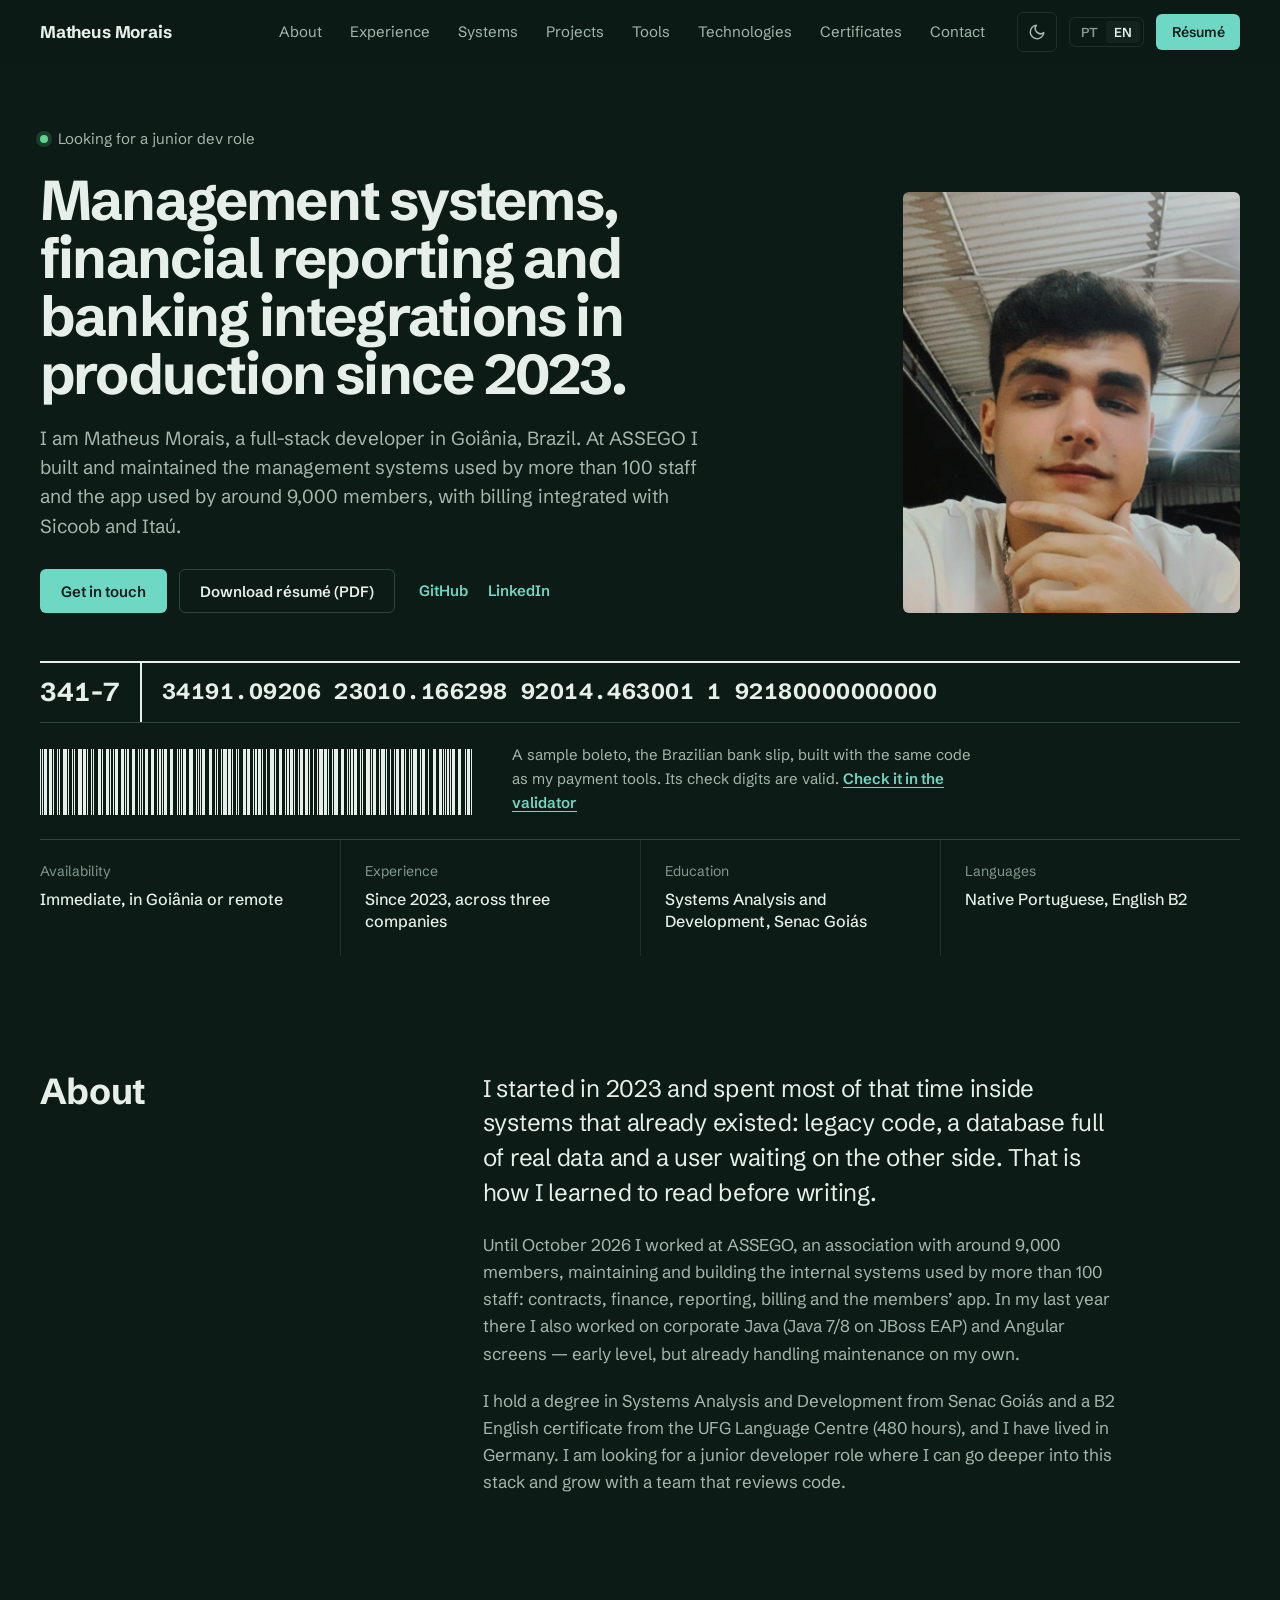
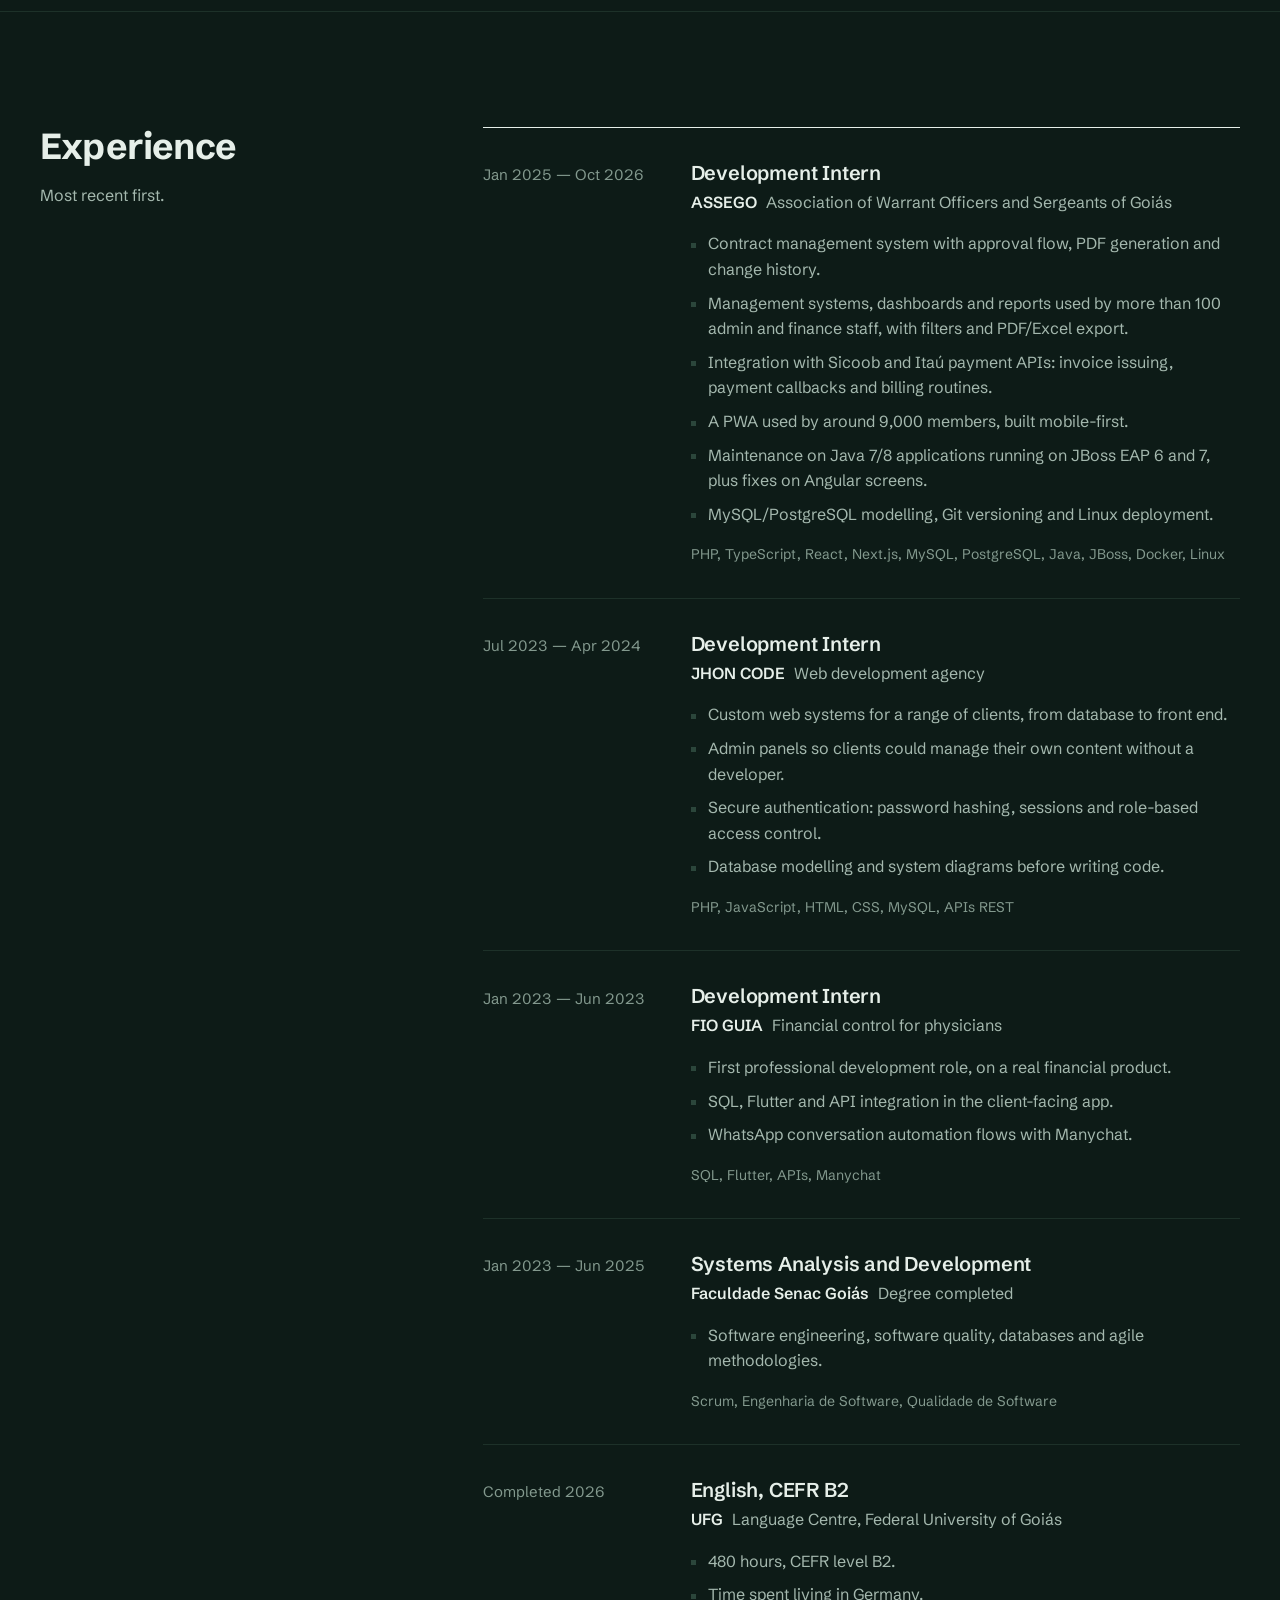
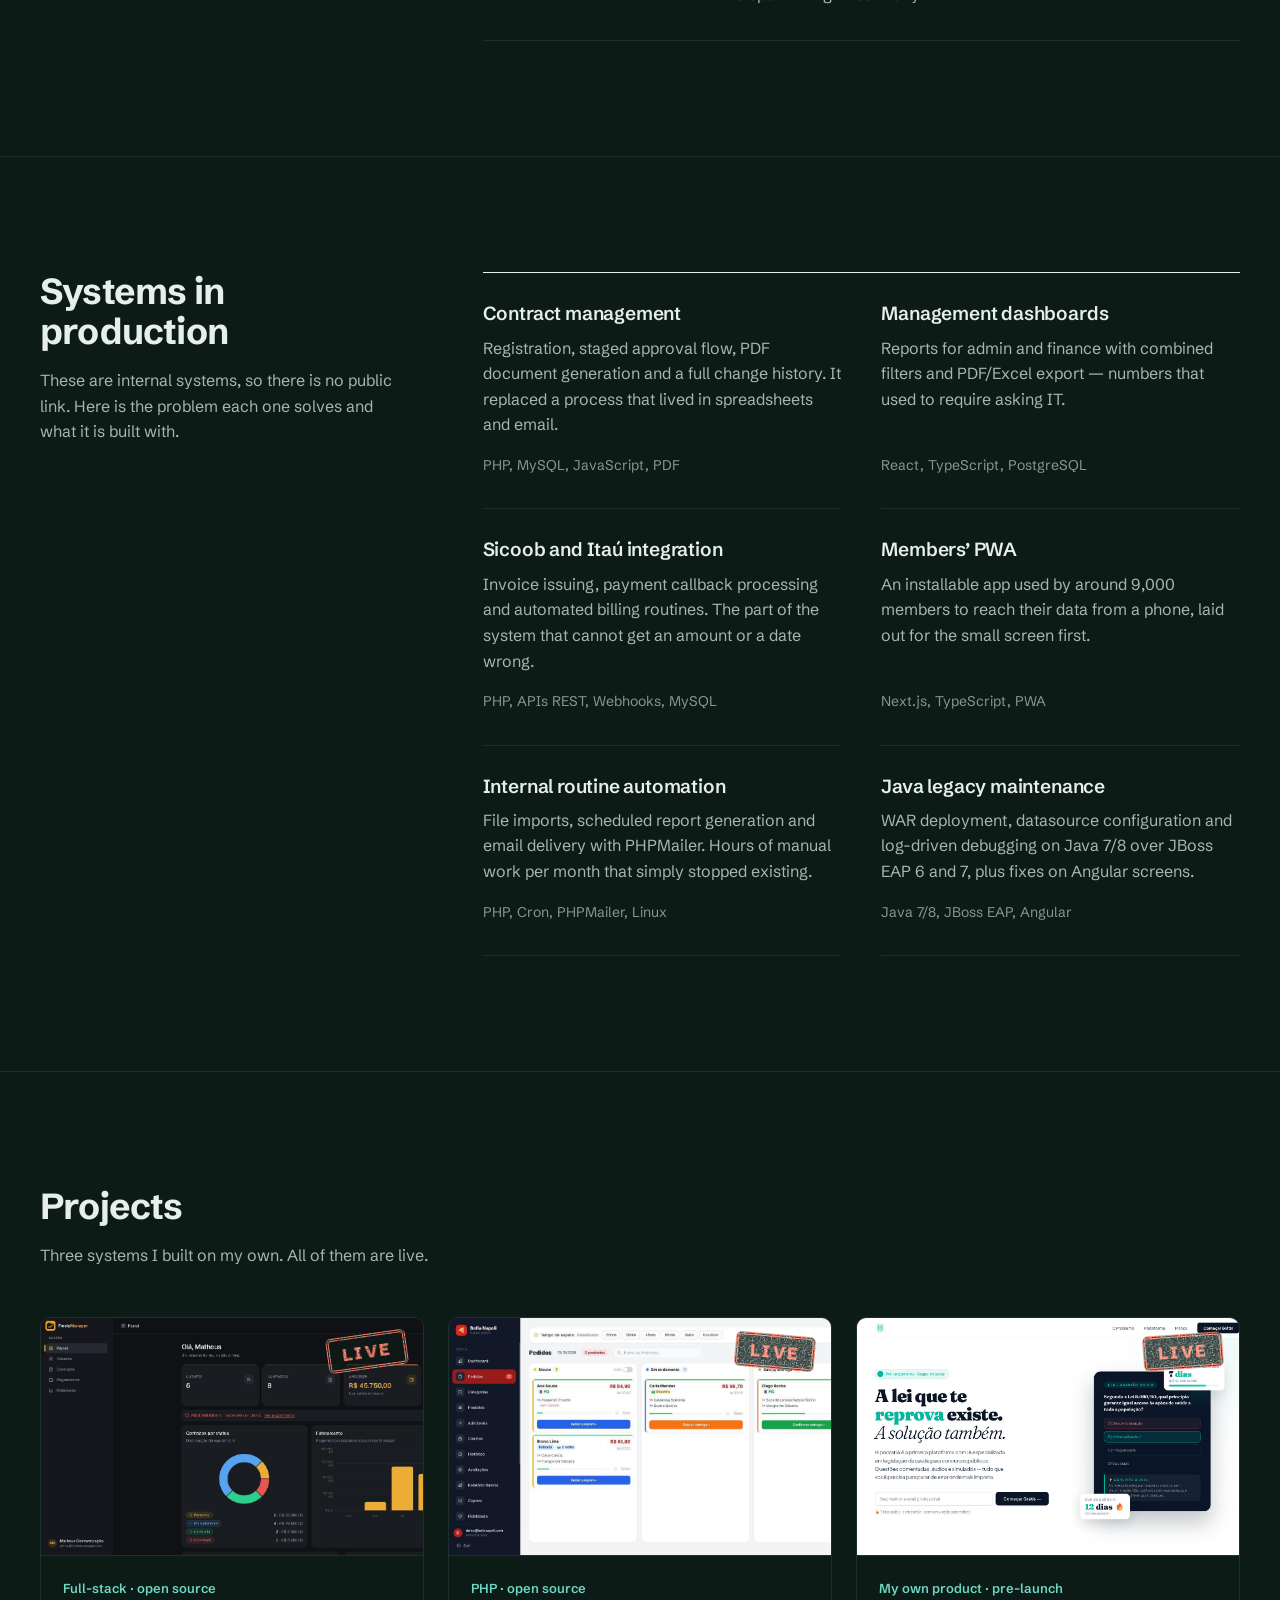
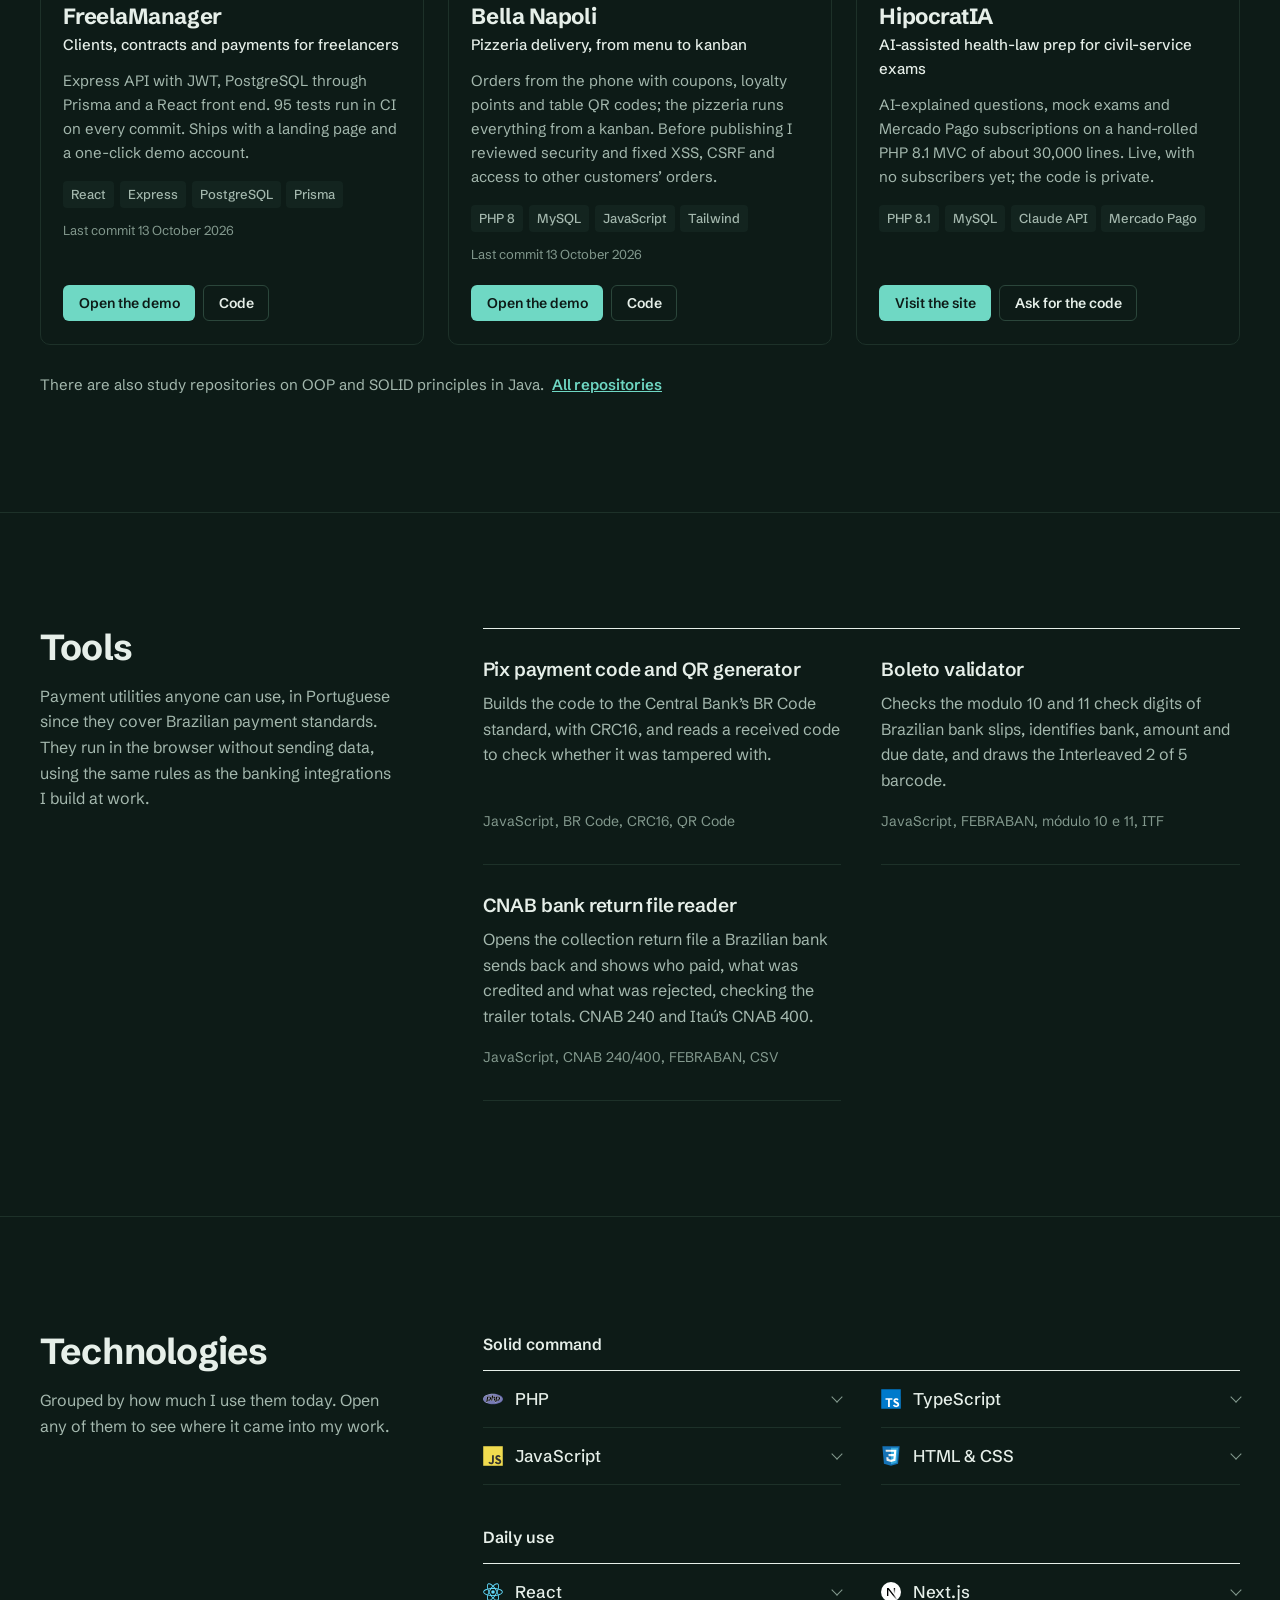
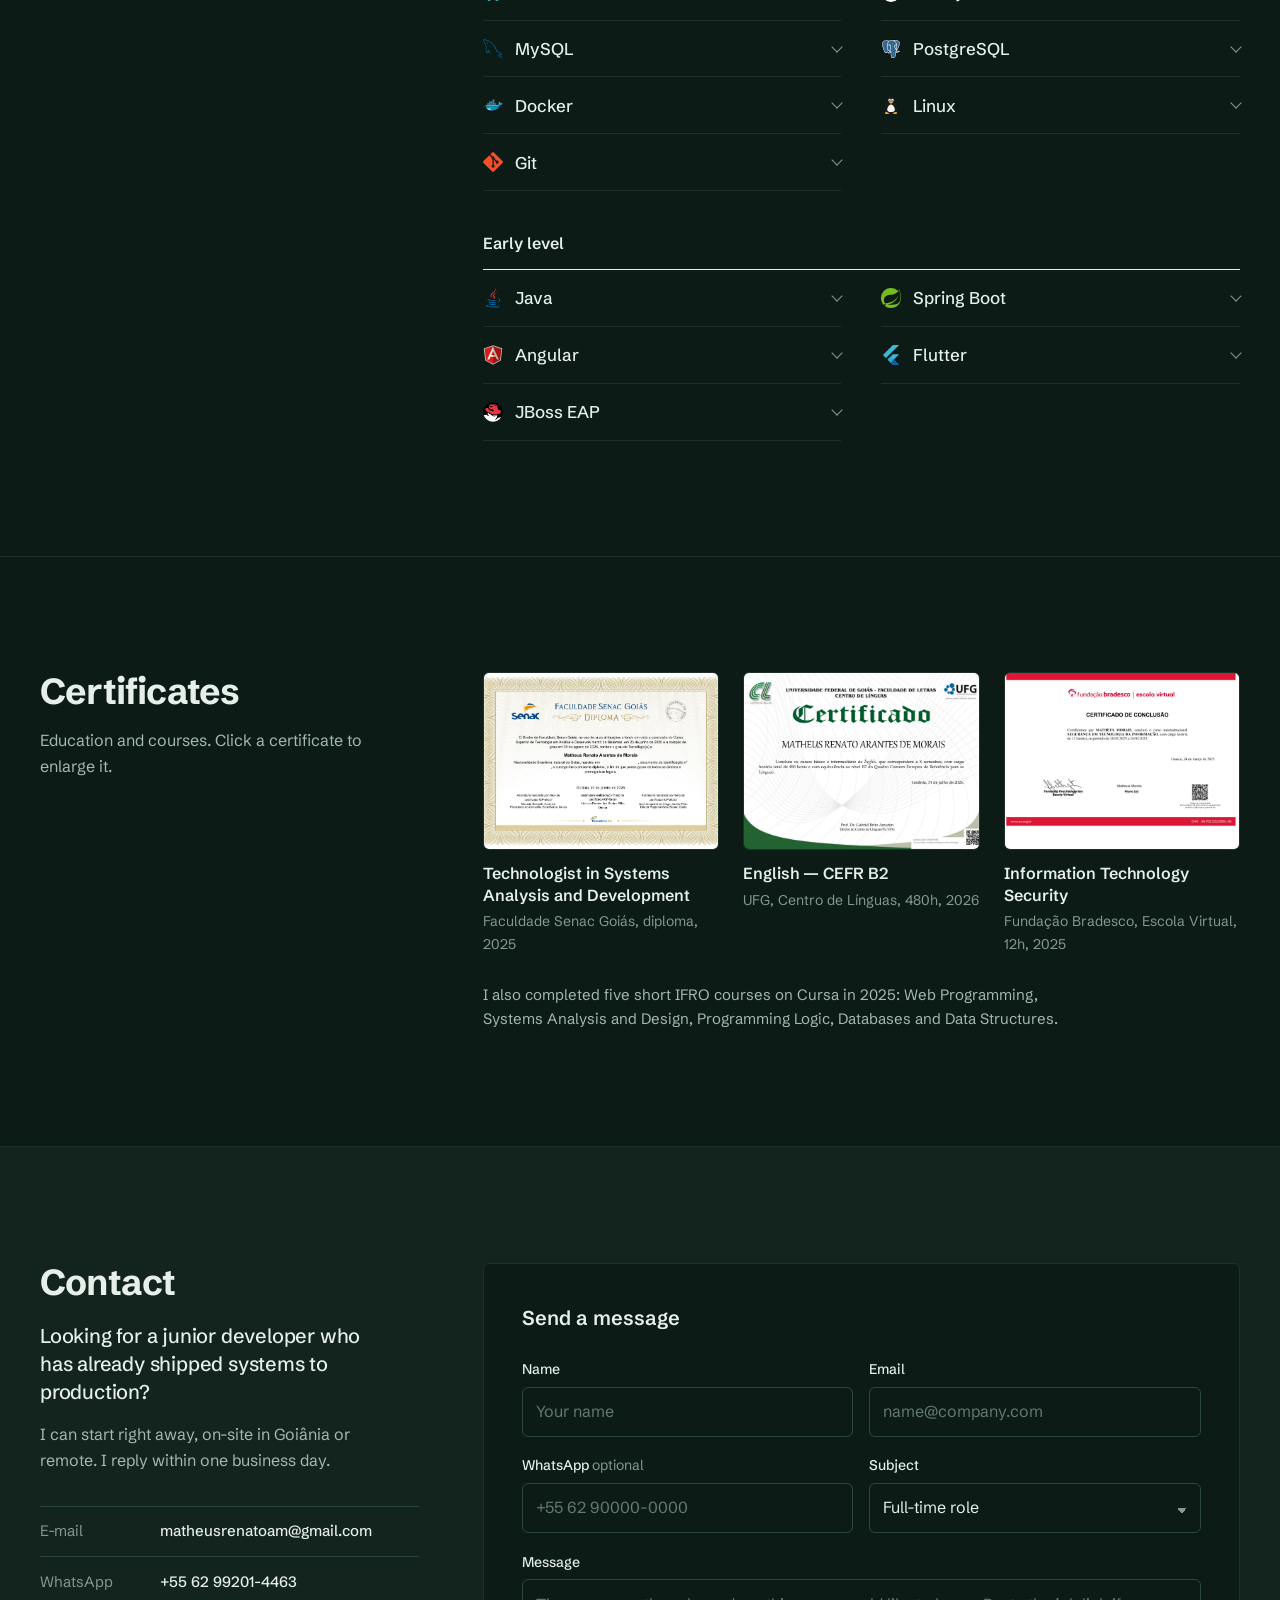
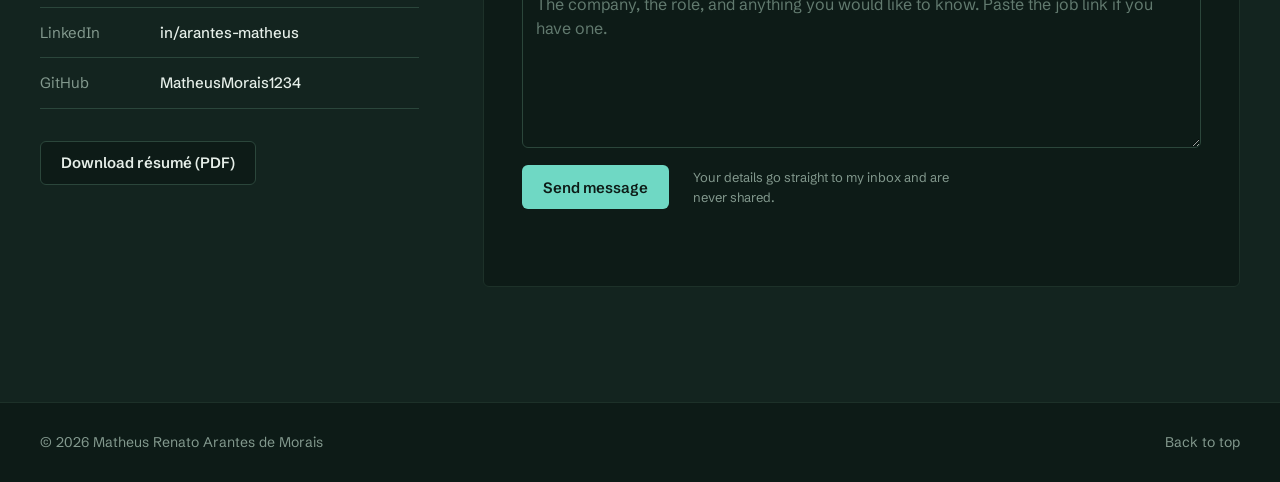
==== index.html @ 405b89ec "Portfólio: correções das revisões de acessibilidade e performance Revisão com as Web Interface Guide" ====
<!DOCTYPE html>
<html lang="pt-BR">
<head>
<meta charset="UTF-8">
<meta name="viewport" content="width=device-width, initial-scale=1.0">
<title id="docTitle">Matheus Morais — Desenvolvedor Full-Stack</title>
<meta name="description" id="docDesc" content="Desenvolvedor full-stack júnior em Goiânia. Sistemas de gestão, dashboards financeiros e integrações de pagamento em produção desde 2023, com PHP, TypeScript, React e Next.js.">
<meta name="author" content="Matheus Renato Arantes de Morais">
<link rel="canonical" id="docCanonical" href="https://matheusmorais.com/">

<!-- As duas versões têm URL própria: o idioma vive em ?lang= e é compartilhável. -->
<link rel="alternate" hreflang="pt-BR" href="https://matheusmorais.com/">
<link rel="alternate" hreflang="en" href="https://matheusmorais.com/?lang=en">
<link rel="alternate" hreflang="x-default" href="https://matheusmorais.com/">

<meta property="og:type" content="website">
<meta property="og:url" id="ogUrl" content="https://matheusmorais.com/">
<meta property="og:title" id="ogTitle" content="Matheus Morais — Desenvolvedor Full-Stack">
<meta property="og:description" id="ogDesc" content="Desenvolvedor full-stack júnior em Goiânia. Sistemas de gestão, relatórios financeiros e integrações bancárias em produção desde 2023.">
<meta property="og:image" content="https://matheusmorais.com/assets/img/og.jpg">
<meta property="og:image:width" content="1200">
<meta property="og:image:height" content="630">
<meta property="og:image:alt" content="Matheus Morais — Desenvolvedor Full-Stack">
<meta property="og:locale" id="ogLocale" content="pt_BR">
<meta property="og:locale:alternate" content="en_US">
<meta property="og:site_name" content="Matheus Morais">
<meta name="twitter:card" content="summary_large_image">
<meta name="theme-color" content="#0d1b17">

<link rel="icon" href="assets/img/favicon.svg" type="image/svg+xml">
<link rel="apple-touch-icon" href="assets/img/apple-touch-icon.png">

<link rel="preload" as="font" type="font/woff2" crossorigin href="assets/fonts/schibsted-grotesk-latin.woff2">
<link rel="stylesheet" href="assets/css/fonts.css?v=20261020">
<link rel="stylesheet" href="assets/css/style.css?v=20261024">
<script src="assets/js/theme.js?v=20261023"></script>

<script type="application/ld+json">
{
  "@context": "https://schema.org",
  "@type": "Person",
  "name": "Matheus Renato Arantes de Morais",
  "alternateName": "Matheus Morais",
  "jobTitle": "Desenvolvedor Full-Stack",
  "url": "https://matheusmorais.com/",
  "email": "matheusrenatoam@gmail.com",
  "address": { "@type": "PostalAddress", "addressLocality": "Goiânia", "addressRegion": "GO", "addressCountry": "BR" },
  "sameAs": ["https://www.linkedin.com/in/arantes-matheus", "https://github.com/MatheusMorais1234"],
  "knowsLanguage": ["pt-BR", "en"],
  "knowsAbout": ["PHP", "JavaScript", "TypeScript", "React", "Next.js", "Java", "SQL", "MySQL", "PostgreSQL", "Docker", "Linux"]
}
</script>
</head>
<body>

<a class="skip" href="#main" data-i18n="skip">Pular para o conteúdo</a>

<!-- ===== NAV ===== -->
<header class="nav" id="nav">
  <div class="wrap nav__in">
    <a href="#top" class="nav__brand" translate="no">Matheus Morais</a>

    <nav class="nav__links" aria-label="Seções">
      <a href="#sobre" data-i18n="nav.about">Sobre</a>
      <a href="#experiencia" data-i18n="nav.path">Experiência</a>
      <a href="#sistemas" data-i18n="nav.systems">Sistemas</a>
      <a href="#projetos" data-i18n="nav.work">Projetos</a>
      <a href="#ferramentas" data-i18n="nav.tools">Ferramentas</a>
      <!--g:navServices--><!--/g:navServices-->
      <a href="#tecnologias" data-i18n="nav.stack">Tecnologias</a>
      <a href="#certificados" data-i18n="nav.certs">Certificados</a>
      <a href="#contato" data-i18n="nav.cta">Contato</a>
    </nav>

    <div class="nav__right">
      <button class="theme" type="button" aria-pressed="false" aria-label="Tema claro" data-i18n-label="theme.light"><svg class="theme__moon" viewBox="0 0 24 24" aria-hidden="true"><path d="M21 12.8A9 9 0 1 1 11.2 3a7 7 0 0 0 9.8 9.8z" fill="none" stroke="currentColor" stroke-width="2" stroke-linejoin="round"/></svg><svg class="theme__sun" viewBox="0 0 24 24" aria-hidden="true"><circle cx="12" cy="12" r="4.5" fill="none" stroke="currentColor" stroke-width="2"/><path d="M12 2v2M12 20v2M4.9 4.9l1.4 1.4M17.7 17.7l1.4 1.4M2 12h2M20 12h2M4.9 19.1l1.4-1.4M17.7 6.3l1.4-1.4" stroke="currentColor" stroke-width="2" stroke-linecap="round"/></svg></button>
      <button class="lang" id="langToggle" type="button" aria-label="Trocar idioma / Switch language">
        <span class="lang__opt is-on" data-lang="pt">PT</span>
        <span class="lang__opt" data-lang="en">EN</span>
      </button>
      <a class="btn btn--sm btn--solid js-cv nav__cv" href="assets/Curriculo_Matheus_Renato.pdf?v=20261022" download="Matheus-Morais-Curriculo.pdf" data-i18n="nav.cv">Currículo</a>
      <button class="burger" id="burger" type="button" aria-label="Menu" aria-expanded="false" aria-controls="menu">
        <i aria-hidden="true"></i><i aria-hidden="true"></i>
      </button>
    </div>
  </div>
</header>

<!-- ===== MENU MOBILE ===== -->
<div class="menu" id="menu" hidden>
  <nav class="menu__links" aria-label="Seções (menu)">
    <a href="#sobre" data-i18n="nav.about">Sobre</a>
    <a href="#experiencia" data-i18n="nav.path">Experiência</a>
    <a href="#sistemas" data-i18n="nav.systems">Sistemas</a>
    <a href="#projetos" data-i18n="nav.work">Projetos</a>
    <a href="#ferramentas" data-i18n="nav.tools">Ferramentas</a>
    <!--g:menuServices--><!--/g:menuServices-->
    <a href="#tecnologias" data-i18n="nav.stack">Tecnologias</a>
    <a href="#certificados" data-i18n="nav.certs">Certificados</a>
    <a href="#contato" data-i18n="nav.cta">Contato</a>
  </nav>
  <a class="btn btn--solid js-cv" href="assets/Curriculo_Matheus_Renato.pdf?v=20261022" download="Matheus-Morais-Curriculo.pdf" data-i18n="hero.ctaSecondary">Baixar currículo (PDF)</a>
</div>

<main id="main">

<!-- ===== HERO ===== -->
<section class="hero" id="top">
  <div class="wrap hero__grid">
    <div class="hero__text">
      <p class="hero__status"><span class="hero__dot" aria-hidden="true"></span><span data-i18n="hero.status">Procurando vaga de dev júnior</span></p>
      <h1 class="hero__title" data-i18n="hero.title">Sistemas de gestão, relatórios financeiros e integrações bancárias em produção desde 2023.</h1>
      <p class="hero__lede" data-i18n="hero.lede">Sou Matheus Morais, desenvolvedor full-stack em Goiânia. Na ASSEGO, criei e mantive os sistemas de gestão usados por mais de 100 funcionários e o aplicativo de cerca de 9 mil associados, com cobrança integrada ao Sicoob e ao Itaú.</p>
      <div class="hero__cta">
        <a class="btn btn--solid" href="#contato" data-i18n="hero.ctaPrimary">Entrar em contato</a>
        <a class="btn btn--line js-cv" href="assets/Curriculo_Matheus_Renato.pdf?v=20261022" download="Matheus-Morais-Curriculo.pdf" data-i18n="hero.ctaSecondary">Baixar currículo (PDF)</a>
        <p class="hero__social">
          <a href="https://github.com/MatheusMorais1234" target="_blank" rel="noopener">GitHub</a>
          <a href="https://www.linkedin.com/in/arantes-matheus" target="_blank" rel="noopener">LinkedIn</a>
        </p>
      </div>
    </div>

    <figure class="hero__photo">
      <img src="assets/img/matheus.jpeg" alt="Matheus Renato Arantes de Morais" width="720" height="1280" fetchpriority="high">
    </figure>
  </div>

  <div class="wrap">
    <!-- Boleto fictício do Itaú, montado pelo montarBoletoBancario() do
         pagamentos.js: dígitos válidos, vencimento 02/01/2023 (o primeiro
         estágio), valor zero e o WhatsApp no campo livre. -->
    <div class="boleto" id="boleto">
      <p class="boleto__banco" aria-hidden="true" translate="no">341-7</p>
      <p class="boleto__linha" id="boletoLinha" translate="no"><span class="sr" data-i18n="boleto.linha">Linha digitável:</span> 34191.09206 23010.166298 92014.463001 1 92180000000000</p>
      <div class="boleto__foot">
        <a class="boleto__barras" href="/ferramentas/boleto/?codigo=34191092062301016629892014463001192180000000000" data-i18n-label="boleto.aria" aria-label="Conferir este boleto no validador">
          <svg viewBox="0 0 405 50" preserveAspectRatio="none" shape-rendering="crispEdges" aria-hidden="true"><path d="M0 0h1v50h-1zM2 0h1v50h-1zM4 0h3v50h-3zM8 0h3v50h-3zM12 0h1v50h-1zM16 0h1v50h-1zM18 0h1v50h-1zM22 0h3v50h-3zM26 0h1v50h-1zM30 0h1v50h-1zM32 0h1v50h-1zM36 0h3v50h-3zM40 0h3v50h-3zM44 0h1v50h-1zM48 0h1v50h-1zM50 0h1v50h-1zM54 0h3v50h-3zM58 0h1v50h-1zM62 0h3v50h-3zM66 0h1v50h-1zM68 0h1v50h-1zM70 0h3v50h-3zM76 0h3v50h-3zM80 0h1v50h-1zM82 0h1v50h-1zM86 0h3v50h-3zM92 0h1v50h-1zM94 0h1v50h-1zM96 0h1v50h-1zM98 0h3v50h-3zM104 0h3v50h-3zM110 0h1v50h-1zM112 0h1v50h-1zM114 0h1v50h-1zM116 0h3v50h-3zM122 0h3v50h-3zM128 0h1v50h-1zM130 0h1v50h-1zM132 0h1v50h-1zM134 0h3v50h-3zM140 0h3v50h-3zM146 0h1v50h-1zM148 0h1v50h-1zM150 0h1v50h-1zM152 0h3v50h-3zM158 0h3v50h-3zM164 0h1v50h-1zM166 0h1v50h-1zM170 0h1v50h-1zM172 0h3v50h-3zM176 0h3v50h-3zM180 0h1v50h-1zM184 0h1v50h-1zM186 0h1v50h-1zM190 0h3v50h-3zM194 0h3v50h-3zM200 0h1v50h-1zM202 0h1v50h-1zM204 0h3v50h-3zM208 0h1v50h-1zM212 0h1v50h-1zM216 0h3v50h-3zM220 0h1v50h-1zM224 0h3v50h-3zM230 0h1v50h-1zM232 0h1v50h-1zM234 0h3v50h-3zM238 0h1v50h-1zM242 0h1v50h-1zM244 0h3v50h-3zM248 0h3v50h-3zM252 0h1v50h-1zM256 0h1v50h-1zM260 0h1v50h-1zM262 0h3v50h-3zM266 0h3v50h-3zM270 0h1v50h-1zM274 0h1v50h-1zM276 0h3v50h-3zM282 0h3v50h-3zM288 0h1v50h-1zM290 0h1v50h-1zM292 0h1v50h-1zM294 0h3v50h-3zM300 0h1v50h-1zM302 0h1v50h-1zM306 0h3v50h-3zM310 0h1v50h-1zM312 0h3v50h-3zM318 0h1v50h-1zM320 0h3v50h-3zM324 0h1v50h-1zM328 0h1v50h-1zM332 0h1v50h-1zM334 0h3v50h-3zM338 0h3v50h-3zM342 0h1v50h-1zM346 0h1v50h-1zM348 0h1v50h-1zM350 0h3v50h-3zM356 0h1v50h-1zM358 0h3v50h-3zM364 0h1v50h-1zM368 0h3v50h-3zM374 0h3v50h-3zM378 0h1v50h-1zM380 0h1v50h-1zM382 0h1v50h-1zM384 0h1v50h-1zM386 0h3v50h-3zM392 0h3v50h-3zM398 0h1v50h-1zM400 0h3v50h-3zM404 0h1v50h-1z"/></svg>
          <span class="boleto__laser" aria-hidden="true"></span>
        </a>
        <p class="boleto__nota"><span data-i18n="boleto.nota">Um boleto de exemplo, montado pelo mesmo código das minhas ferramentas de pagamento. Os dígitos verificadores conferem.</span> <a href="/ferramentas/boleto/?codigo=34191092062301016629892014463001192180000000000" data-i18n="boleto.link">Conferir no validador</a></p>
      </div>
    </div>

    <dl class="facts">
      <div><dt data-i18n="facts.now">Disponibilidade</dt><dd data-i18n="facts.nowV">Imediata, em Goiânia ou remoto</dd></div>
      <div><dt data-i18n="facts.exp">Experiência</dt><dd data-i18n="facts.expV">Desde 2023, em três empresas</dd></div>
      <div><dt data-i18n="facts.edu">Formação</dt><dd data-i18n="facts.eduV">Análise e Desenvolvimento de Sistemas, Senac Goiás</dd></div>
      <div><dt data-i18n="facts.lang">Idiomas</dt><dd data-i18n="facts.langV">Português nativo, inglês B2</dd></div>
    </dl>
  </div>
</section>

<!-- ===== SOBRE ===== -->
<section class="sec" id="sobre">
  <div class="wrap sec__grid">
    <header class="sec__head">
      <h2 class="sec__h" data-i18n="about.h">Sobre</h2>
    </header>
    <div class="sec__body prose">
      <p class="prose__lead" data-i18n="about.p1">Comecei em 2023 e passei a maior parte desse tempo dentro de sistemas que já existiam: código legado, banco cheio de dado real e usuário esperando do outro lado. Foi assim que aprendi a ler antes de escrever.</p>
      <p data-i18n="about.p2">Até outubro de 2026 trabalhei na ASSEGO, uma associação com cerca de 9 mil associados, mantendo e criando os sistemas internos usados por mais de 100 funcionários: contratos, financeiro, relatórios, cobrança e o aplicativo dos associados. No último ano lá passei a atuar também em Java corporativo (Java 7/8 em JBoss EAP) e em telas Angular — em nível inicial, mas já entregando manutenção com autonomia.</p>
      <p data-i18n="about.p3">Sou formado em Análise e Desenvolvimento de Sistemas pelo Senac Goiás e tenho certificado de inglês nível B2 pelo Centro de Línguas da UFG (480 horas), além de vivência na Alemanha. Procuro uma vaga de desenvolvedor júnior onde eu possa aprofundar essa stack e crescer junto com um time que revisa código.</p>
    </div>
  </div>
</section>

<!-- ===== EXPERIÊNCIA ===== -->
<section class="sec" id="experiencia">
  <div class="wrap sec__grid">
    <header class="sec__head">
      <h2 class="sec__h" data-i18n="path.h">Experiência</h2>
      <p class="sec__sub" data-i18n="path.sub">Do mais recente ao mais antigo.</p>
    </header>
    <div class="sec__body">
      <ol class="xps" id="timeline"><!--g:timeline-->
      <li class="xp">
        <p class="xp__when">01/2025 — 10/2026</p>
        <div class="xp__body">
          <h3 class="xp__role">Estagiário de Desenvolvimento</h3>
          <p class="xp__org"><strong>ASSEGO</strong> Associação dos Subtenentes e Sargentos do Estado de Goiás</p>
          <ul class="xp__pts"><li>Sistema de gestão de contratos com fluxo de aprovação, geração de PDF e histórico de alterações.</li><li>Sistemas de gestão, dashboards e relatórios usados por mais de 100 funcionários do administrativo e do financeiro, com filtros e exportação em PDF/Excel.</li><li>Integração com as APIs de pagamento do Sicoob e do Itaú: emissão de boletos, retorno de pagamentos e rotinas de cobrança.</li><li>PWA usado por cerca de 9 mil associados, com foco em responsividade e uso no celular.</li><li>Manutenção em aplicações Java 7/8 em JBoss EAP 6 e 7 e correções em telas Angular.</li><li>Modelagem MySQL/PostgreSQL, versionamento com Git e deploy em Linux.</li></ul>
          <p class="xp__tags">PHP, TypeScript, React, Next.js, MySQL, PostgreSQL, Java, JBoss, Docker, Linux</p>
        </div>
      </li>
      <li class="xp">
        <p class="xp__when">07/2023 — 04/2024</p>
        <div class="xp__body">
          <h3 class="xp__role">Estagiário de Desenvolvimento</h3>
          <p class="xp__org"><strong>JHON CODE</strong> Agência de desenvolvimento web</p>
          <ul class="xp__pts"><li>Sistemas web sob medida para diversos clientes, do banco ao front.</li><li>Painéis administrativos para que o cliente gerenciasse o próprio conteúdo sem depender de dev.</li><li>Autenticação segura: hash de senha, sessões e controle de acesso por perfil.</li><li>Modelagem de banco e diagramas de sistema antes de escrever código.</li></ul>
          <p class="xp__tags">PHP, JavaScript, HTML, CSS, MySQL, APIs REST</p>
        </div>
      </li>
      <li class="xp">
        <p class="xp__when">01/2023 — 06/2023</p>
        <div class="xp__body">
          <h3 class="xp__role">Estagiário de Desenvolvimento</h3>
          <p class="xp__org"><strong>FIO GUIA</strong> Controle financeiro para médicos</p>
          <ul class="xp__pts"><li>Primeiro contato profissional com desenvolvimento, em produto financeiro real.</li><li>SQL, Flutter e integração de APIs no aplicativo dos clientes.</li><li>Fluxos de automação de conversas no WhatsApp com Manychat.</li></ul>
          <p class="xp__tags">SQL, Flutter, APIs, Manychat</p>
        </div>
      </li>
      <li class="xp">
        <p class="xp__when">01/2023 — 06/2025</p>
        <div class="xp__body">
          <h3 class="xp__role">Análise e Desenvolvimento de Sistemas</h3>
          <p class="xp__org"><strong>Faculdade Senac Goiás</strong> Formação concluída</p>
          <ul class="xp__pts"><li>Engenharia de software, qualidade de software, banco de dados e metodologias ágeis.</li></ul>
          <p class="xp__tags">Scrum, Engenharia de Software, Qualidade de Software</p>
        </div>
      </li>
      <li class="xp">
        <p class="xp__when">Concluído em 2026</p>
        <div class="xp__body">
          <h3 class="xp__role">Inglês, nível B2</h3>
          <p class="xp__org"><strong>UFG</strong> Centro de Línguas da Universidade Federal de Goiás</p>
          <ul class="xp__pts"><li>480 horas, nível B2 do Quadro Comum Europeu.</li><li>Vivência na Alemanha.</li></ul>
        </div>
      </li><!--/g:timeline--></ol>
    </div>
  </div>
</section>

<!-- ===== SISTEMAS EM PRODUCAO (trabalho) ===== -->
<section class="sec" id="sistemas">
  <div class="wrap sec__grid">
    <header class="sec__head">
      <h2 class="sec__h" data-i18n="work.h">Sistemas em produção</h2>
      <p class="sec__sub" data-i18n="work.sub">São sistemas internos, então não há link público. Aqui está o problema que cada um resolve e com o que foi feito.</p>
    </header>
    <div class="sec__body">
      <ul class="projs" id="workGrid"><!--g:work-->
      <li class="proj">
        <h3 class="proj__h">Gestão de contratos</h3>
        <p class="proj__p">Cadastro, fluxo de aprovação em etapas, geração de documento em PDF e histórico completo de alterações. Substituiu um processo que vivia em planilha e e-mail.</p>
        <p class="proj__stack">PHP, MySQL, JavaScript, PDF</p>
      </li>
      <li class="proj">
        <h3 class="proj__h">Dashboards gerenciais</h3>
        <p class="proj__p">Relatórios para o administrativo e o financeiro com filtros combinados e exportação em PDF e Excel — o que antes exigia pedir número para o TI.</p>
        <p class="proj__stack">React, TypeScript, PostgreSQL</p>
      </li>
      <li class="proj">
        <h3 class="proj__h">Integração Sicoob e Itaú</h3>
        <p class="proj__p">Emissão de boletos, leitura do retorno de pagamento e rotinas automáticas de cobrança. A parte do sistema que não pode errar valor nem data.</p>
        <p class="proj__stack">PHP, APIs REST, Webhooks, MySQL</p>
      </li>
      <li class="proj">
        <h3 class="proj__h">PWA do associado</h3>
        <p class="proj__p">Aplicativo instalável usado por cerca de 9 mil associados para acessar seus dados pelo celular, com layout pensado primeiro para tela pequena.</p>
        <p class="proj__stack">Next.js, TypeScript, PWA</p>
      </li>
      <li class="proj">
        <h3 class="proj__h">Automação de rotinas internas</h3>
        <p class="proj__p">Importação de arquivos, geração de relatórios agendada e disparo de e-mail com PHPMailer. Horas de trabalho manual por mês que deixaram de existir.</p>
        <p class="proj__stack">PHP, Cron, PHPMailer, Linux</p>
      </li>
      <li class="proj">
        <h3 class="proj__h">Manutenção de legado Java</h3>
        <p class="proj__p">Deploy de WAR, ajuste de datasource e investigação de erro por log em Java 7/8 sobre JBoss EAP 6 e 7, além de correções em telas Angular.</p>
        <p class="proj__stack">Java 7/8, JBoss EAP, Angular</p>
      </li><!--/g:work--></ul>

    </div>
  </div>
</section>

<!-- ===== PROJETOS ===== -->
<section class="sec sec--projects" id="projetos">
  <div class="wrap">
    <header class="phead">
      <h2 class="sec__h" data-i18n="proj.h">Projetos</h2>
      <p class="sec__sub" data-i18n="proj.sub">Três sistemas que construí por conta própria. Todos estão no ar.</p>
    </header>
    <ul class="pgrid" id="projGrid"><!--g:projects-->
      <li class="pcard">
        <figure class="pcard__shot"><img src="assets/img/projetos/freelamanager.jpg" alt="Painel do FreelaManager com clientes, contratos, valores a receber e gráfico de faturamento" loading="lazy" width="800" height="500"><span class="pcard__stamp" aria-hidden="true">No ar</span></figure>
        <div class="pcard__body">
          <p class="pcard__kicker">Full-stack · código aberto</p>
          <h3 class="pcard__name">FreelaManager</h3>
          <p class="pcard__tag">Clientes, contratos e recebimentos para freelancers</p>
          <p class="pcard__desc">API em Express com JWT, PostgreSQL via Prisma e front em React. 95 testes rodam no CI a cada commit. Tem landing page e conta de demonstração que entra com um clique.</p>
          <ul class="pcard__stack"><li>React</li><li>Express</li><li>PostgreSQL</li><li>Prisma</li></ul>
          <p class="pcard__live" data-live="freelamanager"></p>
          <div class="pcard__links"><a class="btn btn--sm btn--solid" href="https://app.matheusmorais.com" target="_blank" rel="noopener">Abrir a demo</a><a class="btn btn--sm btn--line" href="https://github.com/MatheusMorais1234/freelamanager" target="_blank" rel="noopener">Código</a></div>
        </div>
      </li>
      <li class="pcard">
        <figure class="pcard__shot"><img src="assets/img/projetos/pizzaria.jpg" alt="Painel da pizzaria com os pedidos em kanban: novos, em andamento, saiu para entrega e concluídos" loading="lazy" width="800" height="500"><span class="pcard__stamp" aria-hidden="true">No ar</span></figure>
        <div class="pcard__body">
          <p class="pcard__kicker">PHP · código aberto</p>
          <h3 class="pcard__name">Bella Napoli</h3>
          <p class="pcard__tag">Delivery para pizzaria, do cardápio ao kanban</p>
          <p class="pcard__desc">Pedido pelo celular com cupom, fidelidade e QR Code de mesa; a pizzaria acompanha tudo num kanban. Antes de publicar, revisei a segurança e corrigi XSS, CSRF e acesso a pedidos de terceiros.</p>
          <ul class="pcard__stack"><li>PHP 8</li><li>MySQL</li><li>JavaScript</li><li>Tailwind</li></ul>
          <p class="pcard__live" data-live="pizzaria-delivery"></p>
          <div class="pcard__links"><a class="btn btn--sm btn--solid" href="https://pizzaria.matheusmorais.com" target="_blank" rel="noopener">Abrir a demo</a><a class="btn btn--sm btn--line" href="https://github.com/MatheusMorais1234/pizzaria-delivery" target="_blank" rel="noopener">Código</a></div>
        </div>
      </li>
      <li class="pcard">
        <figure class="pcard__shot"><img src="assets/img/projetos/hipocratia.jpg" alt="Página inicial da HipocratIA com uma questão de legislação comentada pela IA" loading="lazy" width="800" height="500"><span class="pcard__stamp" aria-hidden="true">No ar</span></figure>
        <div class="pcard__body">
          <p class="pcard__kicker">Produto próprio · pré-lançamento</p>
          <h3 class="pcard__name">HipocratIA</h3>
          <p class="pcard__tag">Legislação da saúde para concursos, com IA</p>
          <p class="pcard__desc">Questões comentadas por IA, simulados e assinatura pelo Mercado Pago, sobre um MVC próprio em PHP 8.1 com cerca de 30 mil linhas. Está no ar, ainda sem assinantes; o código é privado.</p>
          <ul class="pcard__stack"><li>PHP 8.1</li><li>MySQL</li><li>Claude API</li><li>Mercado Pago</li></ul>
          <div class="pcard__links"><a class="btn btn--sm btn--solid" href="https://hipocratia.com.br" target="_blank" rel="noopener">Visitar o site</a><a class="btn btn--sm btn--line" href="#contato">Pedir o código</a></div>
        </div>
      </li><!--/g:projects--></ul>
    <p class="pmore"><span data-i18n="proj.more">Também há repositórios de estudo de POO e princípios SOLID em Java.</span>
      <a href="https://github.com/MatheusMorais1234" target="_blank" rel="noopener" data-i18n="code.profile">Todos os repositórios</a></p>
  </div>
</section>

<!-- ===== FERRAMENTAS ===== -->
<section class="sec" id="ferramentas">
  <div class="wrap sec__grid">
    <header class="sec__head">
      <h2 class="sec__h" data-i18n="tools.h">Ferramentas</h2>
      <p class="sec__sub" data-i18n="tools.sub">Utilitários de pagamento que qualquer pessoa pode usar. Rodam no navegador, sem enviar dados, com as mesmas regras das integrações bancárias que faço no trabalho.</p>
    </header>
    <div class="sec__body">
      <ul class="projs">
        <li class="proj">
          <h3 class="proj__h"><a class="proj__link" href="/ferramentas/pix/" data-i18n="tools.pixH">Gerador de Pix copia e cola e QR Code</a></h3>
          <p class="proj__p" data-i18n="tools.pixP">Monta o código no padrão BR Code do Banco Central, com CRC16, e lê um código recebido para conferir se ele foi alterado.</p>
          <p class="proj__stack">JavaScript, BR Code, CRC16, QR Code</p>
        </li>
        <li class="proj">
          <h3 class="proj__h"><a class="proj__link" href="/ferramentas/boleto/" data-i18n="tools.boletoH">Validador de boleto</a></h3>
          <p class="proj__p" data-i18n="tools.boletoP">Confere os dígitos verificadores em módulo 10 e 11, identifica banco, valor e vencimento, e desenha o código de barras Intercalado 2 de 5.</p>
          <p class="proj__stack">JavaScript, FEBRABAN, módulo 10 e 11, ITF</p>
        </li>
        <li class="proj">
          <h3 class="proj__h"><a class="proj__link" href="/ferramentas/cnab/" data-i18n="tools.cnabH">Leitor de arquivo de retorno CNAB</a></h3>
          <p class="proj__p" data-i18n="tools.cnabP">Abre o retorno de cobrança do banco e mostra quem pagou, quanto foi creditado e o que foi rejeitado, conferindo os totais do trailer. CNAB 240 e 400 do Itaú.</p>
          <p class="proj__stack">JavaScript, CNAB 240/400, FEBRABAN, CSV</p>
        </li>
      </ul>
    </div>
  </div>
</section>

<!--g:secServices--><!--/g:secServices-->

<!-- ===== TECNOLOGIAS ===== -->
<section class="sec" id="tecnologias">
  <div class="wrap sec__grid">
    <header class="sec__head">
      <h2 class="sec__h" data-i18n="stack.h">Tecnologias</h2>
      <p class="sec__sub" data-i18n="stack.sub">Agrupadas pelo quanto eu uso hoje. Abra qualquer uma para ver onde ela entrou no trabalho.</p>
    </header>
    <div class="sec__body techgroups" id="stackGrid"><!--g:stack-->
      <div class="techs">
        <h3 class="techs__h">Domínio sólido</h3>
        <ul class="techs__list">
          <li>
            <details class="tech">
              <summary><img src="assets/img/logos/php.svg" alt="" width="20" height="20" loading="lazy"><span>PHP</span></summary>
              <p>Base dos sistemas internos da ASSEGO e de todos os projetos de cliente na JHON CODE: gestão de contratos, rotinas de cobrança, geração de PDF e envio de e-mail com PHPMailer.</p>
            </details>
          </li>
          <li>
            <details class="tech">
              <summary><img src="assets/img/logos/typescript.svg" alt="" width="20" height="20" loading="lazy"><span>TypeScript</span></summary>
              <p>Linguagem padrão do front das aplicações novas. Tipagem dos contratos de API de pagamento evitou boa parte dos erros de integração com Sicoob e Itaú.</p>
            </details>
          </li>
          <li>
            <details class="tech">
              <summary><img src="assets/img/logos/javascript.svg" alt="" width="20" height="20" loading="lazy"><span>JavaScript</span></summary>
              <p>Front-end desde 2023: painéis administrativos, validação de formulários, tabelas dinâmicas e exportação de relatórios direto no navegador.</p>
            </details>
          </li>
          <li>
            <details class="tech">
              <summary><img src="assets/img/logos/css3.svg" alt="" width="20" height="20" loading="lazy"><span>HTML &amp; CSS</span></summary>
              <p>Layout responsivo em tudo que entrego, com atenção a acessibilidade básica e a telas de celular — este site inclusive, escrito à mão.</p>
            </details>
          </li>
        </ul>
      </div>
      <div class="techs">
        <h3 class="techs__h">Uso diário</h3>
        <ul class="techs__list">
          <li>
            <details class="tech">
              <summary><img src="assets/img/logos/react.svg" alt="" width="20" height="20" loading="lazy"><span>React</span></summary>
              <p>Interfaces dos dashboards gerenciais: filtros combinados, tabelas com muitos registros e exportação em PDF/Excel para as áreas administrativa e financeira.</p>
            </details>
          </li>
          <li>
            <details class="tech">
              <summary><img src="assets/img/logos/nextjs.svg" alt="" width="20" height="20" loading="lazy"><span>Next.js</span></summary>
              <p>PWA dos associados — rotas, autenticação, cache offline e foco total em uso no celular, que é onde os associados realmente abrem o sistema.</p>
            </details>
          </li>
          <li>
            <details class="tech">
              <summary><img src="assets/img/logos/mysql.svg" alt="" width="20" height="20" loading="lazy"><span>MySQL</span></summary>
              <p>Modelagem e manutenção das bases dos sistemas internos: histórico de alterações de contratos, conciliação de pagamentos e queries de relatório.</p>
            </details>
          </li>
          <li>
            <details class="tech">
              <summary><img src="assets/img/logos/postgresql.svg" alt="" width="20" height="20" loading="lazy"><span>PostgreSQL</span></summary>
              <p>Base das aplicações mais novas. Uso de views e funções para consolidar relatórios financeiros sem pesar no front.</p>
            </details>
          </li>
          <li>
            <details class="tech">
              <summary><img src="assets/img/logos/docker.svg" alt="" width="20" height="20" loading="lazy"><span>Docker</span></summary>
              <p>Padronização dos ambientes de desenvolvimento para que PHP, banco e serviços subam iguais na minha máquina e no servidor.</p>
            </details>
          </li>
          <li>
            <details class="tech">
              <summary><img src="assets/img/logos/linux.svg" alt="" width="20" height="20" loading="lazy"><span>Linux</span></summary>
              <p>Deploy e operação dos sistemas: permissões, cron, leitura de log, FTP/SFTP e diagnóstico quando algo cai fora do horário.</p>
            </details>
          </li>
          <li>
            <details class="tech">
              <summary><img src="assets/img/logos/git.svg" alt="" width="20" height="20" loading="lazy"><span>Git</span></summary>
              <p>Versionamento em todos os projetos, branches por demanda e histórico limpo — inclusive em bases que não tinham controle nenhum antes.</p>
            </details>
          </li>
        </ul>
      </div>
      <div class="techs">
        <h3 class="techs__h">Nível inicial</h3>
        <ul class="techs__list">
          <li>
            <details class="tech">
              <summary><img src="assets/img/logos/java.svg" alt="" width="20" height="20" loading="lazy"><span>Java</span></summary>
              <p>Java 7 e 8 em sistemas legados: leitura de código existente, correção de rotinas e ajustes pontuais. Nível inicial, com apoio da equipe.</p>
            </details>
          </li>
          <li>
            <details class="tech">
              <summary><img src="assets/img/logos/spring.svg" alt="" width="20" height="20" loading="lazy"><span>Spring Boot</span></summary>
              <p>Estudo dirigido e projetos próprios de API REST, para chegar preparado nas demandas de back-end Java do time.</p>
            </details>
          </li>
          <li>
            <details class="tech">
              <summary><img src="assets/img/logos/angular.svg" alt="" width="20" height="20" loading="lazy"><span>Angular</span></summary>
              <p>Correções em telas de sistemas já existentes: componentes, formulários e chamadas de serviço. Primeiro contato, feito com apoio da equipe.</p>
            </details>
          </li>
          <li>
            <details class="tech">
              <summary><img src="assets/img/logos/flutter.svg" alt="" width="20" height="20" loading="lazy"><span>Flutter</span></summary>
              <p>Na FIO GUIA, telas do app de controle financeiro para médicos, consumindo API e integrando com o fluxo de atendimento.</p>
            </details>
          </li>
          <li>
            <details class="tech">
              <summary><img src="assets/img/logos/redhat.svg" alt="" width="20" height="20" loading="lazy"><span>JBoss EAP</span></summary>
              <p>EAP 6 e 7: deploy de WAR, ajuste de datasource e leitura de logs para investigar erro em produção.</p>
            </details>
          </li>
        </ul>
      </div><!--/g:stack--></div>
  </div>
</section>

<!-- ===== CERTIFICADOS ===== -->
<section class="sec" id="certificados">
  <div class="wrap sec__grid">
    <header class="sec__head">
      <h2 class="sec__h" data-i18n="certs.h">Certificados</h2>
      <p class="sec__sub" data-i18n="certs.sub">Formação e cursos. Clique em um certificado para ampliar.</p>
    </header>
    <div class="sec__body">
      <ul class="certs" id="certsGrid"><!--g:certs-->
      <li>
        <button class="cert" type="button" data-i="0">
          <span class="cert__shot"><img src="assets/img/certificados/diploma-ads-senac.webp" alt="" loading="lazy" width="400" height="300"></span>
          <span class="cert__title">Tecnólogo em Análise e Desenvolvimento de Sistemas</span>
          <span class="cert__meta">Faculdade Senac Goiás, diploma, 2025</span>
        </button>
      </li>
      <li>
        <button class="cert" type="button" data-i="1">
          <span class="cert__shot"><img src="assets/img/certificados/ingles-b2-ufg.webp" alt="" loading="lazy" width="400" height="300"></span>
          <span class="cert__title">Inglês — nível B2</span>
          <span class="cert__meta">UFG, Centro de Línguas, 480h, 2026</span>
        </button>
      </li>
      <li>
        <button class="cert" type="button" data-i="2">
          <span class="cert__shot"><img src="assets/img/certificados/ev-seguranca-ti.webp" alt="" loading="lazy" width="400" height="300"></span>
          <span class="cert__title">Segurança em Tecnologia da Informação</span>
          <span class="cert__meta">Fundação Bradesco, Escola Virtual, 12h, 2025</span>
        </button>
      </li><!--/g:certs--></ul>
      <p class="certs__more" data-i18n="certs.more">Também concluí cinco cursos curtos do IFRO pela Cursa em 2025: Programação para Web, Análise e projeto de sistemas, Lógica de programação, Banco de dados e Estrutura de dados.</p>
    </div>
  </div>
</section>

<!-- ===== CONTATO ===== -->
<section class="sec sec--contact" id="contato">
  <div class="wrap sec__grid">
    <header class="sec__head">
      <h2 class="sec__h" data-i18n="contact.h">Contato</h2>
      <p class="contact__lead" data-i18n="contact.lead">Procurando um desenvolvedor júnior que já colocou sistema em produção?</p>
      <p class="sec__sub" data-i18n="contact.sub">Posso começar imediatamente, presencial em Goiânia ou remoto. Respondo em até um dia útil.</p>

      <dl class="clinks">
        <div><dt>E-mail</dt><dd><a href="mailto:matheusrenatoam@gmail.com">matheusrenatoam@gmail.com</a></dd></div>
        <div><dt>WhatsApp</dt><dd><a href="https://wa.me/5562992014463" target="_blank" rel="noopener">+55 62 99201-4463</a></dd></div>
        <div><dt>LinkedIn</dt><dd><a href="https://www.linkedin.com/in/arantes-matheus" target="_blank" rel="noopener">in/arantes-matheus</a></dd></div>
        <div><dt>GitHub</dt><dd><a href="https://github.com/MatheusMorais1234" target="_blank" rel="noopener">MatheusMorais1234</a></dd></div>
      </dl>

      <a class="btn btn--line js-cv" id="cvLink" href="assets/Curriculo_Matheus_Renato.pdf?v=20261022" download="Matheus-Morais-Curriculo.pdf" data-i18n="contact.cv">Baixar currículo (PDF)</a>
    </header>

    <div class="sec__body">
      <form class="form" id="contactForm" novalidate>
        <h3 class="form__legend" data-i18n="form.legend">Enviar mensagem</h3>

        <!-- campo-armadilha: humano não vê, robô de spam preenche -->
        <div class="form__trap" aria-hidden="true">
          <label for="f-site">Não preencha</label>
          <input type="text" id="f-site" name="website" tabindex="-1" autocomplete="off">
        </div>

        <div class="form__row">
          <p class="field">
            <label for="f-nome" data-i18n="form.name">Nome</label>
            <input type="text" id="f-nome" name="nome" required autocomplete="name" data-i18n-ph="form.namePh" placeholder="Seu nome">
          </p>
          <p class="field">
            <label for="f-email" data-i18n="form.email">E-mail</label>
            <input type="email" id="f-email" name="email" required autocomplete="email" spellcheck="false" autocapitalize="off" data-i18n-ph="form.emailPh" placeholder="nome@empresa.com.br">
          </p>
        </div>

        <div class="form__row">
          <p class="field">
            <label for="f-fone"><span data-i18n="form.phone">WhatsApp</span> <em data-i18n="form.optional">opcional</em></label>
            <input type="tel" id="f-fone" name="whatsapp" autocomplete="tel" data-i18n-ph="form.phonePh" placeholder="(62) 90000-0000">
          </p>
          <p class="field">
            <label for="f-assunto" data-i18n="form.subject">Assunto</label>
            <select id="f-assunto" name="assunto">
              <option value="s1" data-i18n="form.s1">Vaga efetiva (CLT)</option>
              <option value="s2" data-i18n="form.s2">Vaga PJ ou contrato</option>
              <option value="s3" data-i18n="form.s3">Conversar sobre uma oportunidade</option>
              <option value="s4" data-i18n="form.s4">Outro assunto</option>
            </select>
          </p>
        </div>

        <p class="field">
          <label for="f-msg" data-i18n="form.msg">Mensagem</label>
          <textarea id="f-msg" name="mensagem" rows="6" required data-i18n-ph="form.msgPh" placeholder="A empresa, a vaga e o que você gostaria de saber. Se tiver o link da vaga, cole aqui."></textarea>
        </p>

        <div class="form__foot">
          <button class="btn btn--solid" type="submit" id="formSend" data-i18n="form.send">Enviar mensagem</button>
          <p class="form__privacy" data-i18n="form.privacy">Seus dados vão direto para o meu e-mail e não são repassados a ninguém.</p>
        </div>
        <p class="form__status" id="formStatus" role="status" aria-live="polite"></p>
      </form>
    </div>
  </div>
</section>

</main>

<footer class="foot">
  <div class="wrap foot__in">
    <span>© <span id="year">2026</span> Matheus Renato Arantes de Morais</span>
    <a href="#top" data-i18n="foot.top">Voltar ao topo</a>
  </div>
</footer>

<!-- ===== LIGHTBOX ===== -->
<div class="lbox" id="lbox" role="dialog" aria-modal="true" aria-label="Certificado" hidden>
  <button class="lbox__btn lbox__close" id="lboxClose" type="button" data-i18n-label="lbox.close" aria-label="Fechar">
    <svg viewBox="0 0 24 24" width="20" height="20" aria-hidden="true"><path d="M6 6l12 12M18 6L6 18" stroke="currentColor" stroke-width="2" fill="none" stroke-linecap="round"/></svg>
  </button>
  <button class="lbox__btn lbox__nav lbox__nav--prev" id="lboxPrev" type="button" data-i18n-label="lbox.prev" aria-label="Anterior">
    <svg viewBox="0 0 24 24" width="22" height="22" aria-hidden="true"><path d="M15 5l-7 7 7 7" stroke="currentColor" stroke-width="2" fill="none" stroke-linecap="round" stroke-linejoin="round"/></svg>
  </button>
  <figure class="lbox__fig">
    <img id="lboxImg" src="" alt="" width="1400" height="1050">
    <figcaption id="lboxCap"></figcaption>
  </figure>
  <button class="lbox__btn lbox__nav lbox__nav--next" id="lboxNext" type="button" data-i18n-label="lbox.next" aria-label="Próximo">
    <svg viewBox="0 0 24 24" width="22" height="22" aria-hidden="true"><path d="M9 5l7 7-7 7" stroke="currentColor" stroke-width="2" fill="none" stroke-linecap="round" stroke-linejoin="round"/></svg>
  </button>
</div>

<script src="assets/js/data.js?v=20261020" defer></script>
<script src="assets/js/i18n.js?v=20261023" defer></script>
<script src="assets/js/render.js?v=20261024" defer></script>
<script src="assets/js/main.js?v=20261024" defer></script>
</body>
</html>
---- assets/css/fonts.css ----
/* =====================================================================
   Fontes hospedadas no proprio dominio — nenhuma requisicao a terceiros.
   Schibsted Grotesk, variavel 400–900, subconjuntos latin e latin-ext.
   ===================================================================== */

/* latin-ext */
@font-face {
  font-family: 'Schibsted Grotesk';
  font-style: normal;
  font-weight: 400 900;
  font-display: swap;
  src: url(../fonts/schibsted-grotesk-latin-ext.woff2) format('woff2');
  unicode-range: U+0100-02BA, U+02BD-02C5, U+02C7-02CC, U+02CE-02D7, U+02DD-02FF, U+0304, U+0308, U+0329, U+1D00-1DBF, U+1E00-1E9F, U+1EF2-1EFF, U+2020, U+20A0-20AB, U+20AD-20C0, U+2113, U+2C60-2C7F, U+A720-A7FF;
}
/* latin */
@font-face {
  font-family: 'Schibsted Grotesk';
  font-style: normal;
  font-weight: 400 900;
  font-display: swap;
  src: url(../fonts/schibsted-grotesk-latin.woff2) format('woff2');
  unicode-range: U+0000-00FF, U+0131, U+0152-0153, U+02BB-02BC, U+02C6, U+02DA, U+02DC, U+0304, U+0308, U+0329, U+2000-206F, U+20AC, U+2122, U+2191, U+2193, U+2212, U+2215, U+FEFF, U+FFFD;
}
---- assets/css/style.css ----
/* =====================================================================
   matheusmorais.com — folha de estilo
   Direção: papel de segurança bancário. O verde de cheque é o papel, a
   tinta é verde-petróleo e o vermelho só aparece no carimbo. O hero traz
   uma ficha de compensação com um boleto válido de verdade — o assunto do
   meu trabalho virou a identidade visual.

   Tema: o escuro é o padrão. O claro entra com data-theme="light" no
   <html>, colocado pelo theme.js antes da página pintar.
   ===================================================================== */

:root{
  color-scheme:dark;
  --paper:  #0d1b17;
  --wash:   #13241f;   /* fundo de faixas e painéis */
  --ink:    #e6efe9;   /* texto principal — 15:1 sobre o papel */
  --slate:  #a4b8ae;   /* texto secundário — 8.5:1 */
  --quiet:  #83998e;   /* legendas — 5.8:1 */
  --rule:   #1d3129;
  --rule-2: #2b463b;
  --accent:   #6fd8c4;   /* ação e link — 10:1 */
  --accent-2: #9ae6d7;
  --on-accent:#0d1b17;   /* texto sobre o botão de destaque */
  --stamp:  #ff8a75;   /* tinta de carimbo — só no "No ar" e no laser */
  --green:  #5fd38f;
  --red:    #f97066;
  --nav-bg: rgba(13,27,23,.88);
  --select: #1f5a4e;
  --focus:  rgba(111,216,196,.25);
  --hint:   #627a6f;   /* placeholder */
  --logo-filter: invert(1);   /* logos pretos (Next.js) */
  /* selos das ferramentas */
  --ok-bg:#0f2e20;  --ok-fg:#75e0a7;
  --bad-bg:#3a1714; --bad-fg:#fda29b;
  --info-bg:#17244a; --warn:#fdb022;
}
:root[data-theme="light"]{
  color-scheme:light;
  --paper:  #f3f7f3;   /* verde-claro de cheque, não branco */
  --wash:   #e7efe9;
  --ink:    #10231d;   /* 15:1 sobre o papel */
  --slate:  #3d5249;   /* 7.8:1 */
  --quiet:  #566a61;   /* 5.3:1, AA para texto pequeno */
  --rule:   #d3ded7;
  --rule-2: #b9c9bf;
  --accent:   #0b6658;   /* 6.3:1 */
  --accent-2: #084f44;
  --on-accent:#ffffff;
  --stamp:  #c0341d;
  --green:  #1a7f4b;
  --red:    #b42318;
  --nav-bg: rgba(243,247,243,.92);
  --select: #bfe3da;
  --focus:  rgba(11,102,88,.18);
  --hint:   #8a9b93;
  --logo-filter: none;
  --ok-bg:#ecfdf3;  --ok-fg:#054f31;
  --bad-bg:#fef3f2; --bad-fg:#7a271a;
  --info-bg:#eff4ff; --warn:#93370d;
}

:root{
  --font: 'Schibsted Grotesk', ui-sans-serif, system-ui, -apple-system, 'Segoe UI', sans-serif;

  --maxw: 1200px;
  --gut: clamp(1rem, 4vw, 2.5rem);
  --nav-h: 64px;
  --r: 6px;
}

*,*::before,*::after{ box-sizing:border-box; }

html{
  -webkit-text-size-adjust:100%;
  -webkit-tap-highlight-color:color-mix(in srgb, var(--accent) 20%, transparent);
  scroll-behavior:smooth;
  scroll-padding-top:calc(var(--nav-h) + 16px);
}
@media (prefers-reduced-motion: reduce){
  html{ scroll-behavior:auto; }
  *,*::before,*::after{ animation:none !important; transition:none !important; }
}

body{
  margin:0;
  background:var(--paper);
  color:var(--ink);
  font-family:var(--font);
  font-size:1.0625rem;          /* 17px */
  line-height:1.6;
  font-weight:400;
  -webkit-font-smoothing:antialiased;
  text-rendering:optimizeLegibility;
}
body.is-locked{ overflow:hidden; }

/* .menu e .lbox declaram display — sem isto o atributo hidden perde para
   eles e as camadas invisíveis cobrem a página inteira. */
[hidden]{ display:none !important; }

img{ max-width:100%; display:block; }
a{ color:inherit; }
button{ font:inherit; color:inherit; background:none; border:0; cursor:pointer; padding:0; }
a,button,summary,label,select{ touch-action:manipulation; }   /* sem espera de toque duplo */
h2,h3{ text-wrap:balance; }
h1,h2,h3,p,ul,ol,dl,dd,figure{ margin:0; }
ul,ol{ padding:0; list-style:none; }
::selection{ background:var(--select); color:var(--ink); }

:focus-visible{
  outline:2px solid var(--accent);
  outline-offset:3px;
  border-radius:2px;
}

.wrap{
  width:100%;
  max-width:calc(var(--maxw) + var(--gut) * 2);
  margin:0 auto;
  padding:0 var(--gut);
}

/* só para leitor de tela */
.sr{
  position:absolute; width:1px; height:1px; overflow:hidden;
  clip-path:inset(50%); white-space:nowrap;
}

.skip{
  position:fixed; top:-100px; left:1rem; z-index:999;
  background:var(--ink); color:var(--paper);
  padding:.6rem 1rem; border-radius:var(--r);
  font-size:.875rem; text-decoration:none;
}
.skip:focus{ top:1rem; }

/* ---------- botões ---------- */
.btn{
  display:inline-flex; align-items:center; justify-content:center;
  min-height:44px; padding:0 1.25rem;
  border-radius:var(--r);
  font-size:.9375rem; font-weight:600; line-height:1;
  text-decoration:none; white-space:nowrap;
  border:1px solid transparent;
  transition:background-color .15s, border-color .15s, color .15s;
}
.btn--solid{ background:var(--accent); color:var(--on-accent); }
.btn--solid:hover{ background:var(--accent-2); }
.btn--line{ border-color:var(--rule-2); color:var(--ink); background:var(--paper); }
.btn--line:hover{ border-color:var(--ink); }
.btn--sm{ min-height:36px; padding:0 .9rem; font-size:.875rem; }
.btn:disabled{ opacity:.6; cursor:progress; }

/* =====================================================================
   NAV
   ===================================================================== */
.nav{
  position:sticky; top:0; z-index:50;
  background:var(--nav-bg);
  backdrop-filter:saturate(1.4) blur(10px);
  -webkit-backdrop-filter:saturate(1.4) blur(10px);
  border-bottom:1px solid transparent;
  transition:border-color .2s, background-color .2s;
}
.nav.is-stuck{ border-bottom-color:var(--rule); }
.nav__in{
  height:var(--nav-h);
  display:flex; align-items:center; gap:2rem;
}
.nav__brand{
  font-weight:700; font-size:1.0625rem; letter-spacing:-.01em;
  text-decoration:none; white-space:nowrap;
}
.nav__links{ display:flex; gap:1.75rem; margin-left:auto; }
.nav__links a{
  position:relative;
  font-size:.9375rem; color:var(--slate); text-decoration:none;
  padding:.25rem 0;
}
.nav__links a:hover{ color:var(--ink); }
.nav__links a.is-active{ color:var(--ink); }
.nav__links a.is-active::after{
  content:''; position:absolute; left:0; right:0; bottom:-2px;
  height:2px; background:var(--accent);
}
.nav__right{ display:flex; align-items:center; gap:.75rem; }

.lang{
  display:inline-flex; padding:3px;
  border:1px solid var(--rule); border-radius:var(--r);
}
.lang__opt{
  font-size:.8125rem; font-weight:600; color:var(--quiet);
  padding:.3rem .5rem; border-radius:4px; line-height:1;
}
.lang__opt.is-on{ background:var(--wash); color:var(--ink); }
.lang:hover{ border-color:var(--rule-2); }
.lang:hover .lang__opt:not(.is-on){ color:var(--slate); }

/* botão de tema: mostra a lua no escuro e o sol no claro */
.theme{
  display:inline-grid; place-items:center;
  width:40px; height:40px;
  border:1px solid var(--rule); border-radius:var(--r);
  color:var(--slate);
  transition:color .15s, border-color .15s;
}
.theme:hover{ color:var(--ink); border-color:var(--rule-2); }
.theme svg{ width:18px; height:18px; }
.theme__sun{ display:none; }
:root[data-theme="light"] .theme__sun{ display:block; }
:root[data-theme="light"] .theme__moon{ display:none; }

.burger{
  display:none; width:40px; height:40px;
  position:relative; border-radius:var(--r);
}
.burger i{
  position:absolute; left:10px; right:10px; height:2px; background:var(--ink);
  transition:transform .2s, top .2s;
}
.burger i:first-child{ top:15px; }
.burger i:last-child{ top:23px; }
.burger.is-open i:first-child{ top:19px; transform:rotate(45deg); }
.burger.is-open i:last-child{ top:19px; transform:rotate(-45deg); }

.menu{
  position:fixed; inset:var(--nav-h) 0 0 0; z-index:40;
  background:var(--paper);
  padding:1rem var(--gut) 2rem;
  display:flex; flex-direction:column; gap:1.5rem;
  opacity:0; transition:opacity .2s;
  overflow-y:auto; overscroll-behavior:contain;
}
.menu.is-open{ opacity:1; }
.menu__links{ display:flex; flex-direction:column; }
.menu__links a{
  font-size:1.375rem; font-weight:600; text-decoration:none;
  padding:.85rem 0; border-bottom:1px solid var(--rule);
}

/* =====================================================================
   HERO
   ===================================================================== */
.hero{ padding:clamp(2rem, 4.5vw, 3.75rem) 0 0; }
.hero__grid{
  display:grid;
  grid-template-columns:minmax(0, 7fr) minmax(0, 3fr);
  gap:clamp(2rem, 6vw, 5.5rem);
  align-items:end;
}
.hero__status{
  display:inline-flex; align-items:center; gap:.6rem;
  font-size:.9375rem; color:var(--slate);
  margin-bottom:1.25rem;
}
.hero__dot{
  width:8px; height:8px; border-radius:50%; background:var(--green);
  box-shadow:0 0 0 4px color-mix(in srgb, var(--green) 18%, transparent);
}
.hero__title{
  font-size:clamp(2.125rem, 1.2rem + 2.9vw, 3.5rem);
  line-height:1.04;
  font-weight:700;
  letter-spacing:-.032em;
  max-width:22ch;
  text-wrap:balance;
}
.hero__lede{
  margin-top:1.25rem;
  font-size:clamp(1.0625rem, 1rem + .3vw, 1.1875rem);
  line-height:1.55;
  color:var(--slate);
  max-width:56ch;
}
.hero__cta{ display:flex; flex-wrap:wrap; align-items:center; gap:.75rem; margin-top:1.75rem; }
.hero__social{ display:flex; gap:1.25rem; margin-left:.75rem; font-size:.9375rem; }
.hero__social a{ color:var(--accent); font-weight:600; text-decoration:none; }
.hero__social a:hover{ text-decoration:underline; }

.hero__photo{
  aspect-ratio:4 / 5;
  overflow:hidden;
  border-radius:var(--r);
  background:var(--wash);
}
.hero__photo img{
  width:100%; height:100%;
  object-fit:cover; object-position:50% 12%;
}

/* ---------- ficha de compensação ----------
   O único movimento que não depende de clique: as barras são impressas,
   o laser do leitor passa e a linha digitável aparece conforme é lida.
   Os tempos das três etapas saem das variáveis abaixo. */
.boleto{
  --print:.2s; --read:1.05s; --scan:.9s;
  margin-top:clamp(2rem, 4vw, 3rem);
  display:grid;
  grid-template-columns:auto minmax(0, 1fr);
  border-top:2px solid var(--ink);
  border-bottom:1px solid var(--rule-2);
}
.boleto__banco,
.boleto__linha{
  padding:.85rem 0;
  font-variant-numeric:tabular-nums;
  font-weight:700; line-height:1.2;
}
.boleto__banco{
  padding-right:1.25rem; margin-right:1.25rem;
  border-right:2px solid var(--ink);
  font-size:clamp(1.25rem, 1rem + .8vw, 1.625rem);
}
.boleto__linha{
  align-self:center;
  font-size:clamp(.9375rem, .7rem + .9vw, 1.375rem);
  letter-spacing:.02em;
  word-spacing:.35em;
}
.boleto__linha i{ font-style:normal; animation:ink .01s linear both; animation-delay:calc(var(--read) + var(--i) * var(--scan) / 54); }
@keyframes ink{ from{ opacity:0; } to{ opacity:1; } }
/* até o main.js separar os dígitos a linha fica escondida; se ele não
   rodar, ela aparece sozinha depois da leitura */
.js .boleto__linha:not(.is-split){ animation:ink .01s linear 2s both; }

.boleto__foot{
  grid-column:1 / -1;
  display:grid; grid-template-columns:minmax(0, 27rem) minmax(0, 1fr);
  gap:1.25rem 2.5rem; align-items:end;
  padding:1.25rem 0 1.5rem;
  border-top:1px solid var(--rule-2);
}
.boleto__barras{
  position:relative; display:block;
  color:var(--ink);
  overflow:hidden;
}
.boleto__barras svg{
  display:block; width:100%; height:clamp(3.25rem, 2.5rem + 2vw, 4.25rem);
  fill:currentColor;
}
/* a "impressão": uma faixa da cor do papel cobre as barras e encolhe para
   a direita em degraus, como a cabeça da impressora andando */
.boleto__barras::after{
  content:''; position:absolute; inset:0;
  background:var(--paper);
  transform:scaleX(0); transform-origin:right;
  animation:print .8s steps(36, end) var(--print) both;
}
@keyframes print{ from{ transform:scaleX(1); } to{ transform:scaleX(0); } }

/* o laser: uma linha vertical que varre as barras uma vez. A camada tem a
   largura das barras e desliza inteira; a linha é a borda esquerda dela. */
.boleto__laser{
  position:absolute; inset:0; z-index:1;
  opacity:0;
  animation:scan var(--scan) cubic-bezier(.45,.05,.55,.95) var(--read) both;
  pointer-events:none;
}
.boleto__laser::before{
  content:''; position:absolute; top:0; bottom:0; left:0; width:2px;
  background:var(--stamp);
  box-shadow:0 0 10px 2px color-mix(in srgb, var(--stamp) 70%, transparent);
}
@keyframes scan{
  0%  { opacity:0; transform:translateX(0); }
  8%  { opacity:1; }
  92% { opacity:1; }
  100%{ opacity:0; transform:translateX(calc(100% - 2px)); }
}
/* depois da primeira leitura (o main.js marca .is-read), passar o mouse
   lê de novo — o mesmo efeito, agora como resposta */
.boleto.is-read .boleto__laser{ animation:none; }
.boleto .boleto__barras:hover .boleto__laser,
.boleto .boleto__barras:focus-visible .boleto__laser{ animation:scan2 var(--scan) cubic-bezier(.45,.05,.55,.95) both; }
@keyframes scan2{
  0%  { opacity:0; transform:translateX(0); }
  8%  { opacity:1; }
  92% { opacity:1; }
  100%{ opacity:0; transform:translateX(calc(100% - 2px)); }
}

.boleto__nota{ font-size:.9375rem; color:var(--slate); max-width:52ch; }
.boleto__nota a{ color:var(--accent); font-weight:600; text-underline-offset:3px; }

.facts{
  display:grid; grid-template-columns:repeat(4, minmax(0,1fr));
}
.facts > div{
  padding:1.25rem 1.5rem 1.5rem 0;
}
.facts > div + div{ padding-left:1.5rem; border-left:1px solid var(--rule); }
.facts dt{ font-size:.875rem; color:var(--quiet); margin-bottom:.35rem; }
.facts dd{ font-size:1rem; font-weight:500; line-height:1.4; }

/* =====================================================================
   SEÇÕES
   ===================================================================== */
.sec{ padding:clamp(4rem, 9vw, 7.5rem) 0; }
.sec + .sec{ border-top:1px solid var(--rule); }
.sec__grid{
  display:grid;
  grid-template-columns:minmax(0, 4fr) minmax(0, 8fr);
  gap:clamp(2rem, 5vw, 5rem);
  align-items:start;
}
.sec__head{ position:sticky; top:calc(var(--nav-h) + 2rem); }
.sec__h{
  font-size:clamp(1.75rem, 1.3rem + 1.2vw, 2.375rem);
  line-height:1.1; font-weight:700; letter-spacing:-.022em;
}
.sec__sub{
  margin-top:1rem; color:var(--slate); font-size:1rem; max-width:36ch;
}

/* ---------- sobre ---------- */
.prose{ max-width:64ch; }
.prose p + p{ margin-top:1.25rem; }
.prose p{ color:var(--slate); }
.prose__lead{
  font-size:clamp(1.25rem, 1.1rem + .5vw, 1.5rem);
  line-height:1.45; color:var(--ink) !important;
  letter-spacing:-.01em;
  margin-bottom:.5rem;
}

/* ---------- experiência ---------- */
.xps{ border-top:1px solid var(--ink); }
.xp{
  display:grid; grid-template-columns:11rem minmax(0,1fr); gap:2rem;
  padding:2rem 0;
  border-bottom:1px solid var(--rule);
}
.xp__when{
  font-size:.9375rem; color:var(--quiet);
  font-variant-numeric:tabular-nums;
  padding-top:.2rem;
}
.xp__role{ font-size:1.25rem; font-weight:600; letter-spacing:-.01em; line-height:1.3; }
.xp__org{ margin-top:.25rem; color:var(--slate); font-size:1rem; }
.xp__org strong{ color:var(--ink); font-weight:600; margin-right:.35rem; }
.xp__pts{ margin-top:1rem; display:grid; gap:.5rem; max-width:66ch; }
.xp__pts li{
  position:relative; padding-left:1.1rem; color:var(--slate); font-size:1rem;
}
.xp__pts li::before{
  content:''; position:absolute; left:0; top:.72em;
  width:5px; height:5px; background:var(--rule-2);
}
.xp__tags{ margin-top:1rem; font-size:.875rem; color:var(--quiet); }

/* ---------- projetos ---------- */
.projs{
  display:grid; grid-template-columns:repeat(2, minmax(0,1fr));
  column-gap:2.5rem;
  border-top:1px solid var(--ink);
}
.proj{
  padding:1.75rem 0 2rem;
  border-bottom:1px solid var(--rule);
  display:flex; flex-direction:column;
}
.proj__h{ font-size:1.1875rem; font-weight:600; letter-spacing:-.01em; line-height:1.3; }
.proj__link{ text-decoration:none; }
.proj__link:hover{ color:var(--accent); text-decoration:underline; text-underline-offset:3px; }
.proj__p{ margin-top:.6rem; color:var(--slate); font-size:1rem; flex:1; }
.proj__stack{ margin-top:1rem; font-size:.875rem; color:var(--quiet); }

/* ---------- projetos: cards lado a lado ---------- */
.phead .sec__sub{ max-width:52ch; }
.pgrid{
  margin-top:clamp(2rem, 4vw, 3rem);
  display:grid; grid-template-columns:repeat(3, minmax(0, 1fr)); gap:1.5rem;
}
.pcard{
  display:flex; flex-direction:column; overflow:hidden;
  background:var(--paper); border:1px solid var(--rule); border-radius:10px;
  transition:border-color .2s;
}
.pcard:hover{ border-color:var(--rule-2); }
.pcard__shot{ position:relative; aspect-ratio:16 / 10; overflow:hidden; background:var(--wash); border-bottom:1px solid var(--rule); }

/* carimbo de "No ar": tinta falhada pela máscara de ruído, torto como
   carimbo batido à mão. O main.js esconde e bate quando o card aparece. */
.pcard__stamp{
  position:absolute; top:1rem; right:1rem;
  padding:.4rem .75rem .35rem;
  border:3px double var(--stamp); border-radius:5px;
  color:var(--stamp); background:color-mix(in srgb, var(--paper) 82%, transparent);
  font-size:1.0625rem; font-weight:800; line-height:1; letter-spacing:.14em; text-transform:uppercase;
  transform:rotate(var(--tilt, -8deg));
  -webkit-mask-image:url("data:image/svg+xml,%3Csvg xmlns='http://www.w3.org/2000/svg' width='160' height='60'%3E%3Cfilter id='n'%3E%3CfeTurbulence type='fractalNoise' baseFrequency='.85' numOctaves='2' seed='7'/%3E%3CfeColorMatrix values='0 0 0 0 0 0 0 0 0 0 0 0 0 0 0 0 0 0 -2.2 2.05'/%3E%3C/filter%3E%3Crect width='100%25' height='100%25' filter='url(%23n)'/%3E%3C/svg%3E");
          mask-image:url("data:image/svg+xml,%3Csvg xmlns='http://www.w3.org/2000/svg' width='160' height='60'%3E%3Cfilter id='n'%3E%3CfeTurbulence type='fractalNoise' baseFrequency='.85' numOctaves='2' seed='7'/%3E%3CfeColorMatrix values='0 0 0 0 0 0 0 0 0 0 0 0 0 0 0 0 0 0 -2.2 2.05'/%3E%3C/filter%3E%3Crect width='100%25' height='100%25' filter='url(%23n)'/%3E%3C/svg%3E");
  pointer-events:none;
}
.pcard:nth-child(2) .pcard__stamp{ --tilt:5deg; }
.pcard:nth-child(3) .pcard__stamp{ --tilt:-4deg; }
.pgrid.is-waiting .pcard__stamp{ opacity:0; }
.pgrid.is-seen .pcard__stamp{ animation:stamp .42s cubic-bezier(.3,1.5,.55,1) both; }
.pgrid.is-seen .pcard:nth-child(2) .pcard__stamp{ animation-delay:.22s; }
.pgrid.is-seen .pcard:nth-child(3) .pcard__stamp{ animation-delay:.44s; }
@keyframes stamp{
  0%  { opacity:0; transform:rotate(var(--tilt, -8deg)) scale(2.1); }
  55% { opacity:1; transform:rotate(var(--tilt, -8deg)) scale(.92); }
  100%{ opacity:1; transform:rotate(var(--tilt, -8deg)) scale(1); }
}
.pcard__shot img{ display:block; width:100%; height:100%; object-fit:cover; object-position:left top; }
.pcard__body{ flex:1; display:flex; flex-direction:column; padding:1.35rem 1.4rem 1.4rem; }
.pcard__kicker{ font-size:.8125rem; font-weight:600; color:var(--accent); }
.pcard__name{ margin-top:.3rem; font-size:1.375rem; font-weight:700; letter-spacing:-.02em; line-height:1.2; }
.pcard__tag{ margin-top:.2rem; font-size:.9375rem; color:var(--ink); font-weight:500; }
.pcard__desc{ margin-top:.75rem; font-size:.9375rem; color:var(--slate); }
.pcard__stack{ margin-top:1rem; display:flex; flex-wrap:wrap; gap:.35rem; }
.pcard__stack li{
  font-size:.8125rem; font-weight:500; color:var(--slate);
  background:var(--wash); border-radius:4px; padding:.2rem .5rem;
}
.pcard__live{ margin-top:.75rem; font-size:.8125rem; color:var(--quiet); }
.pcard__live:empty{ display:none; }
.pcard__links{ margin-top:auto; padding-top:1.25rem; display:flex; flex-wrap:wrap; gap:.5rem; }
.pmore{ margin-top:1.75rem; font-size:.9375rem; color:var(--slate); }
.pmore a{ color:var(--accent); font-weight:600; margin-left:.25rem; }

/* ---------- tecnologias ---------- */
.techgroups{ display:grid; gap:2.5rem; }
.techs__h{
  font-size:1rem; font-weight:600;
  padding-bottom:.75rem;
  border-bottom:1px solid var(--ink);
}
.techs__list{
  display:grid; grid-template-columns:repeat(2, minmax(0,1fr)); column-gap:2.5rem;
}
.tech{ border-bottom:1px solid var(--rule); }
.tech summary{
  display:flex; align-items:center; gap:.75rem;
  padding:.9rem 0;
  font-weight:500;
  cursor:pointer; list-style:none;
}
.tech summary::-webkit-details-marker{ display:none; }
.tech summary img{ width:20px; height:20px; flex:none; }
.tech summary img[src*="nextjs"]{ filter:var(--logo-filter); }
.tech summary::after{
  content:''; margin-left:auto; flex:none;
  width:8px; height:8px;
  border-right:1.5px solid var(--quiet); border-bottom:1.5px solid var(--quiet);
  transform:translateY(-2px) rotate(45deg);
  transition:transform .2s;
}
.tech[open] summary::after{ transform:translateY(2px) rotate(-135deg); }
.tech summary:hover span{ color:var(--accent); }
.tech p{
  padding:0 0 1.1rem 2rem;
  font-size:.9375rem; color:var(--slate);
}
/* abrir e fechar com altura animada onde o navegador sabe (Chrome 131+);
   nos outros o <details> só abre, como antes */
@supports (interpolate-size:allow-keywords){
  .techs{ interpolate-size:allow-keywords; }
  .tech::details-content{
    block-size:0; overflow:hidden;
    transition:block-size .28s cubic-bezier(.2,.7,.2,1), content-visibility .28s allow-discrete;
  }
  .tech[open]::details-content{ block-size:auto; }
}

/* ---------- certificados ---------- */
.certs{
  display:grid; grid-template-columns:repeat(3, minmax(0,1fr));
  gap:2.25rem 1.5rem;
}
.certs__more{ margin-top:1.75rem; font-size:.9375rem; color:var(--slate); max-width:68ch; }
.cert{
  display:flex; flex-direction:column; align-items:stretch;
  width:100%; text-align:left;
}
.cert__shot{
  display:block; aspect-ratio:4 / 3; overflow:hidden;
  background:var(--wash);
  border:1px solid var(--rule); border-radius:var(--r);
  transition:border-color .15s;
}
.cert__shot img{ width:100%; height:100%; object-fit:cover; }
.cert__shot img.is-top{ object-position:50% 3%; }
.cert:hover .cert__shot{ border-color:var(--ink); }
.cert.is-empty .cert__shot img{ display:none; }
.cert__title{ margin-top:.85rem; font-size:1rem; font-weight:600; line-height:1.35; }
.cert:hover .cert__title{ color:var(--accent); }
.cert__meta{ margin-top:.25rem; font-size:.875rem; color:var(--quiet); }

/* ---------- serviços (desligados por padrão) ---------- */
.svcs{ border-top:1px solid var(--ink); }
.svc{ padding:2rem 0; border-bottom:1px solid var(--rule); }
.svc__h{ font-size:1.25rem; font-weight:600; }
.svc__p{ margin-top:.5rem; color:var(--slate); max-width:62ch; }
.svc__list{ margin-top:1rem; display:grid; grid-template-columns:repeat(2,minmax(0,1fr)); gap:.35rem 2rem; font-size:.9375rem; color:var(--slate); }
.svc__term{ margin-top:1rem; font-size:.9375rem; }
.svc__term span{ color:var(--quiet); }
.svc__cta{ margin-top:1.25rem; }
.svcs__note{ margin-top:1.5rem; font-size:.9375rem; color:var(--quiet); max-width:62ch; }

/* =====================================================================
   CONTATO
   ===================================================================== */
.sec--contact{ background:var(--wash); }
.sec--contact .sec__head{ position:static; }
.contact__lead{
  margin-top:1.25rem;
  font-size:1.25rem; line-height:1.4; font-weight:500; letter-spacing:-.01em;
  max-width:28ch;
}
.clinks{ margin:2rem 0; border-top:1px solid var(--rule-2); }
.clinks > div{
  display:grid; grid-template-columns:6.5rem minmax(0,1fr); gap:1rem;
  padding:.8rem 0; border-bottom:1px solid var(--rule-2);
  font-size:.9375rem;
}
.clinks dt{ color:var(--quiet); }
.clinks a{ text-decoration:none; font-weight:500; overflow-wrap:anywhere; }
.clinks a:hover{ color:var(--accent); text-decoration:underline; text-underline-offset:3px; }

.form{
  background:var(--paper);
  border:1px solid var(--rule);
  border-radius:var(--r);
  padding:clamp(1.5rem, 3vw, 2.5rem);
}
.form__legend{ font-size:1.25rem; font-weight:600; margin-bottom:1.5rem; }
.form__row{ display:grid; grid-template-columns:repeat(2, minmax(0,1fr)); gap:1rem; }
.field{ display:flex; flex-direction:column; gap:.4rem; margin-bottom:1.1rem; }
.field label{ font-size:.875rem; font-weight:500; }
.field label em{ font-style:normal; color:var(--quiet); font-weight:400; }
.field input,.field select,.field textarea{
  font:inherit; font-size:1rem; color:var(--ink);
  background:var(--paper);
  border:1px solid var(--rule-2); border-radius:var(--r);
  padding:.7rem .8rem;
  width:100%;
  transition:border-color .15s, box-shadow .15s;
}
.field textarea{ resize:vertical; min-height:140px; line-height:1.5; }
.field select{
  appearance:none;
  background-image:linear-gradient(45deg, transparent 50%, var(--quiet) 50%), linear-gradient(135deg, var(--quiet) 50%, transparent 50%);
  background-position:calc(100% - 18px) 55%, calc(100% - 13px) 55%;
  background-size:5px 5px; background-repeat:no-repeat;
  padding-right:2.25rem;
}
.field ::placeholder{ color:var(--hint); }
.field input:focus,.field select:focus,.field textarea:focus{
  outline:none; border-color:var(--accent);
  box-shadow:0 0 0 3px var(--focus);
}
.form__trap{ position:absolute; left:-9999px; width:1px; height:1px; overflow:hidden; }
.form__foot{ display:flex; align-items:center; flex-wrap:wrap; gap:1rem 1.5rem; margin-top:.5rem; }
.form__privacy{ font-size:.8125rem; color:var(--quiet); max-width:34ch; }
.form__status{ margin-top:1rem; font-size:.9375rem; min-height:1.5em; }
.form__status.is-ok{ color:var(--green); }
.form__status.is-err{ color:var(--red); }
.form__status.is-wait{ color:var(--quiet); }

/* =====================================================================
   RODAPÉ
   ===================================================================== */
.foot{ border-top:1px solid var(--rule); }
.foot__in{
  display:flex; justify-content:space-between; gap:1rem; flex-wrap:wrap;
  padding-top:1.75rem; padding-bottom:1.75rem;
  font-size:.875rem; color:var(--quiet);
}
.foot a{ text-decoration:none; }
.foot a:hover{ color:var(--ink); }

/* =====================================================================
   LIGHTBOX
   ===================================================================== */
.lbox{
  position:fixed; inset:0; z-index:100;
  background:rgba(7,16,13,.92);   /* papel escuro, igual nos dois temas */
  display:flex; align-items:center; justify-content:center;
  overscroll-behavior:contain;
  padding:4rem 5rem;
  opacity:0; transition:opacity .2s;
}
.lbox.is-open{ opacity:1; }
.lbox__fig{ max-width:min(1100px, 100%); max-height:100%; display:flex; flex-direction:column; align-items:center; }
.lbox__fig img{
  max-height:calc(100vh - 10rem); width:auto; height:auto;
  border-radius:4px; background:#fff;
}
.lbox__fig figcaption{ margin-top:1rem; color:#e6efe9; font-size:.9375rem; text-align:center; }
.lbox__btn{
  position:absolute;
  width:44px; height:44px; border-radius:50%;
  display:grid; place-items:center;
  background:rgba(255,255,255,.1); color:#fff;
  transition:background-color .15s;
}
.lbox__btn:hover{ background:rgba(255,255,255,.2); }
.lbox__close{ top:1rem; right:1rem; }
.lbox__nav{ top:50%; transform:translateY(-50%); }
.lbox__nav--prev{ left:1rem; }
.lbox__nav--next{ right:1rem; }

/* =====================================================================
   TRANSIÇÕES DE VISUALIZAÇÃO
   Troca de tema: o tema novo cresce em círculo a partir do botão (o
   theme.js passa o centro em --vt-x/--vt-y). Certificado: a miniatura
   cresce até virar a imagem do lightbox.
   ===================================================================== */
:root.is-theming::view-transition-old(root),
:root.is-theming::view-transition-new(root){ animation:none; mix-blend-mode:normal; }
:root.is-theming::view-transition-new(root){
  animation:reveal .55s cubic-bezier(.4,0,.2,1);
}
@keyframes reveal{
  from{ clip-path:circle(0 at var(--vt-x, 100%) var(--vt-y, 0)); }
  to  { clip-path:circle(var(--vt-r, 150vmax) at var(--vt-x, 100%) var(--vt-y, 0)); }
}
::view-transition-group(cert){ animation-duration:.38s; animation-timing-function:cubic-bezier(.2,.7,.2,1); }

/* =====================================================================
   404
   ===================================================================== */
.nf{
  min-height:100vh; display:flex; flex-direction:column; justify-content:center;
  max-width:40rem; margin:0 auto; padding:2rem var(--gut);
}
.nf__code{ font-size:1rem; color:var(--quiet); font-variant-numeric:tabular-nums; }
.nf__h{ margin-top:.5rem; font-size:clamp(2rem, 1.4rem + 2vw, 3rem); font-weight:700; letter-spacing:-.025em; line-height:1.1; }
.nf__p{ margin-top:1rem; color:var(--slate); }
.nf__p span{ display:block; margin-top:.25rem; color:var(--quiet); }
.nf .btn{ margin-top:2rem; align-self:flex-start; }

/* =====================================================================
   RESPONSIVO
   ===================================================================== */
@media (max-width: 1240px){
  .nav__links{ gap:1.25rem; }
}

@media (max-width: 1080px){
  .pgrid{ grid-template-columns:repeat(2, minmax(0, 1fr)); }
  .certs{ grid-template-columns:repeat(2, minmax(0,1fr)); }

  /* oito links nao cabem ao lado da marca e do botao: vira menu */
  .nav__links{ display:none; }
  .nav__right{ margin-left:auto; }
  .burger{ display:block; }
}

@media (max-width: 960px){

  .sec__grid{ grid-template-columns:minmax(0,1fr); gap:2rem; }
  .sec__head{ position:static; }
  .sec__sub{ max-width:60ch; }

  .hero__grid{ grid-template-columns:minmax(0,1fr) 15rem; align-items:start; }
  .facts{ grid-template-columns:repeat(2, minmax(0,1fr)); }
  .boleto__foot{ grid-template-columns:minmax(0,1fr); }
  .facts > div:nth-child(3){ padding-left:0; border-left:0; }
  .facts > div:nth-child(n+3){ border-top:1px solid var(--rule); }

}

@media (max-width: 680px){
  .pgrid{ grid-template-columns:minmax(0, 1fr); }
  body{ font-size:1rem; }

  /* no toque, nada clicável abaixo de 44px */
  .theme,.burger{ width:44px; height:44px; }
  .burger i{ left:12px; right:12px; }
  .burger i:first-child{ top:17px; }
  .burger i:last-child{ top:25px; }
  .burger.is-open i:first-child,
  .burger.is-open i:last-child{ top:21px; }
  .lang{ padding:4px; }
  .lang__opt{ padding:.65rem .6rem; }
  .btn--sm{ min-height:44px; }
  .hero__social a,.pmore a{ display:inline-block; padding:.7rem 0; }
  /* links de texto curtos: área de toque maior, mesmo desenho */
  .nav__brand,.clinks a,.foot a{ display:inline-block; padding:.75rem 0; margin:-.75rem 0; }
  .nav__cv{ display:none; }

  .hero__grid{ grid-template-columns:minmax(0,1fr); gap:2rem; }
  .hero__photo{ grid-row:1; width:8rem; aspect-ratio:1; border-radius:50%; }
  .hero__photo img{ object-position:50% 18%; }
  .hero__cta .btn{ flex:1 1 100%; }

  .boleto{ grid-template-columns:minmax(0,1fr); }
  .boleto__banco{ border-right:0; margin:0; padding-bottom:0; }
  .boleto__linha{ padding-top:.35rem; }
  .boleto__foot{ grid-template-columns:minmax(0,1fr); }

  .facts{ grid-template-columns:minmax(0,1fr); }
  .facts > div,
  .facts > div + div{ padding:1rem 0; border-left:0; }
  .facts > div + div{ border-top:1px solid var(--rule); }

  .xp{ grid-template-columns:minmax(0,1fr); gap:.5rem; padding:1.5rem 0; }
  .projs{ grid-template-columns:minmax(0,1fr); }
  .techs__list{ grid-template-columns:minmax(0,1fr); }
  .certs{ grid-template-columns:minmax(0,1fr); }
  .svc__list{ grid-template-columns:minmax(0,1fr); }

  .form__row{ grid-template-columns:minmax(0,1fr); gap:0; }
  .lbox{ padding:4rem 1rem 5rem; }
  .lbox__nav{ top:auto; bottom:1rem; transform:none; }
  .lbox__nav--prev{ left:calc(50% - 52px); }
  .lbox__nav--next{ right:calc(50% - 52px); }
}

/* =====================================================================
   IMPRESSÃO
   ===================================================================== */
@media print{
  /* no papel vale sempre o tema claro */
  :root{
    --paper:#fff; --wash:#f4f6f9; --ink:#0e1a2b; --slate:#475467; --quiet:#667085;
    --rule:#e1e5eb; --rule-2:#cdd3dc; --accent:#0b6658; --stamp:#c0341d; --green:#1a7f4b; --logo-filter:none;
  }
  .nav,.menu,.lbox,.skip,.form,.hero__cta .btn,.hero__dot{ display:none !important; }
  .sec{ padding:1.5rem 0; }
  .sec__head{ position:static; }
  .sec--contact{ background:none; }
  .tech p{ display:block; }
  a[href^="http"]::after{ content:" (" attr(href) ")"; font-size:.8em; color:#555; }
  .boleto *{ animation:none !important; }
  .boleto__laser{ display:none; }
}
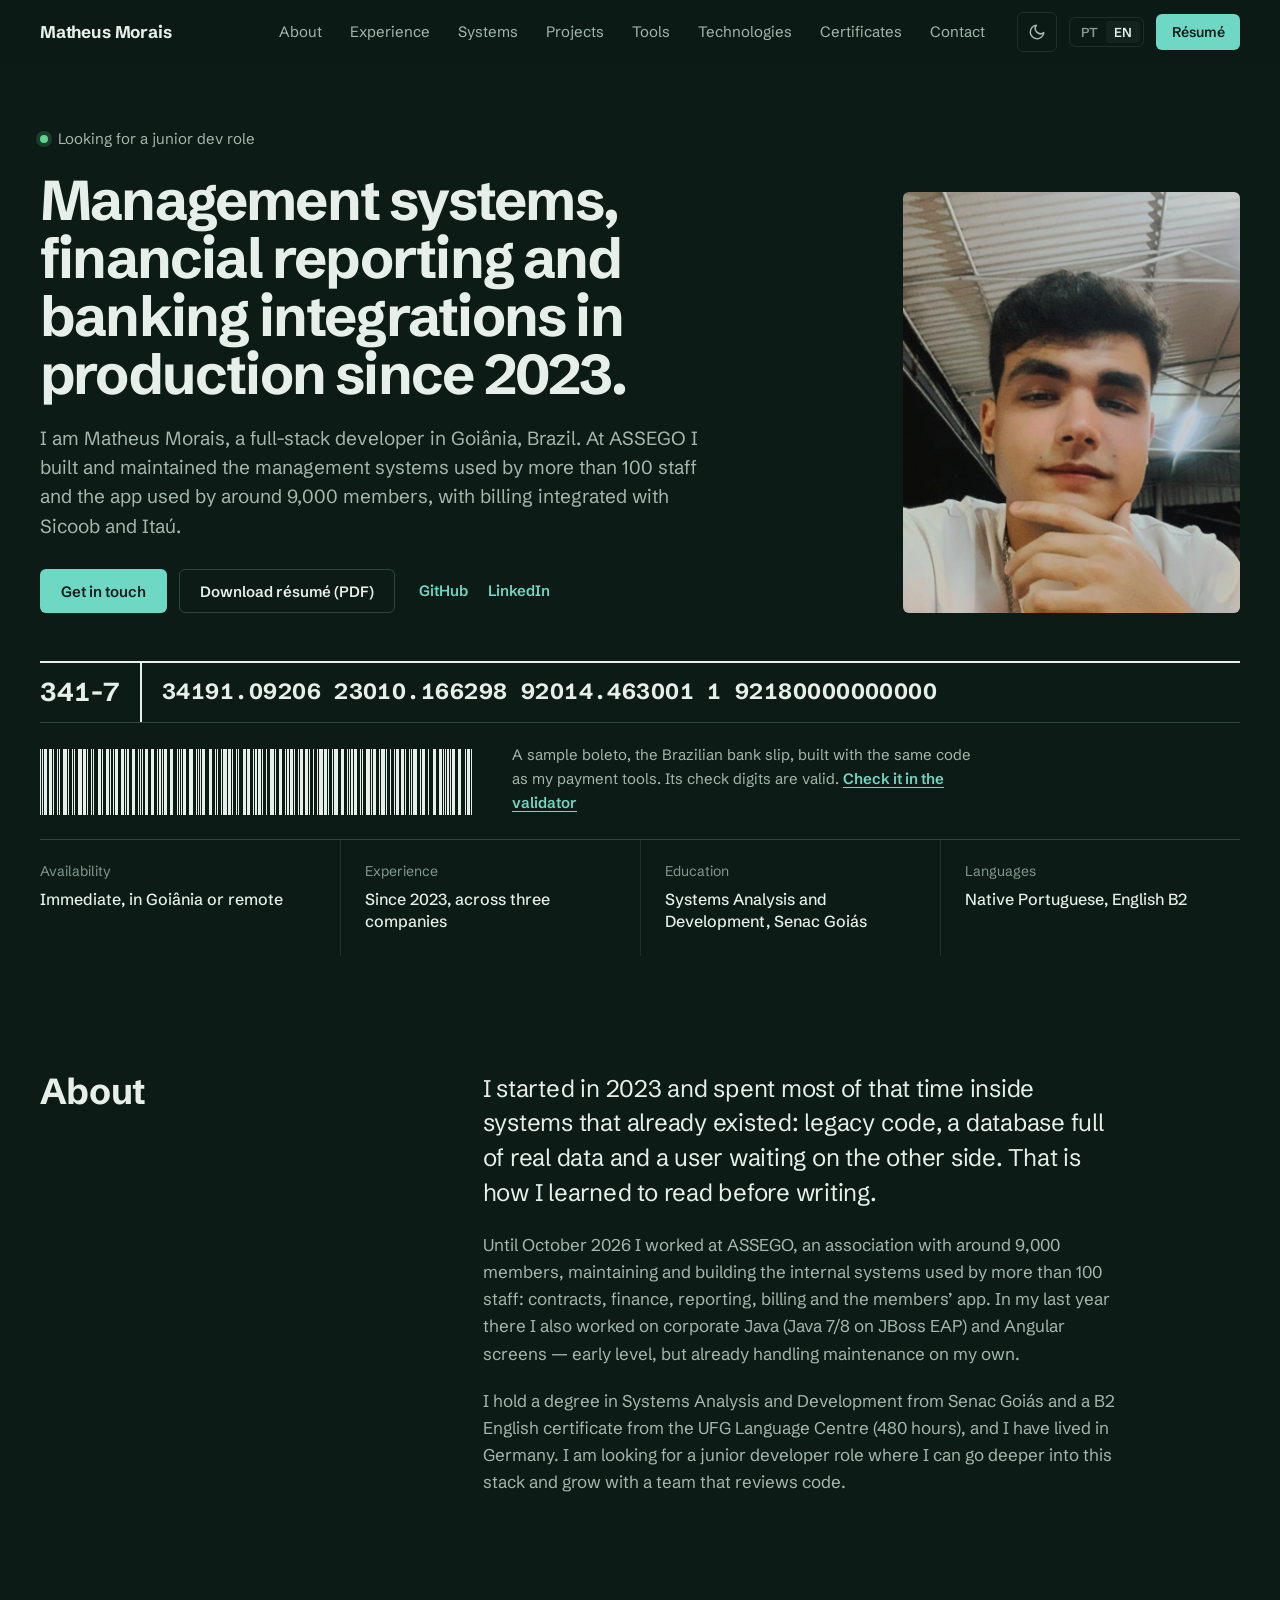
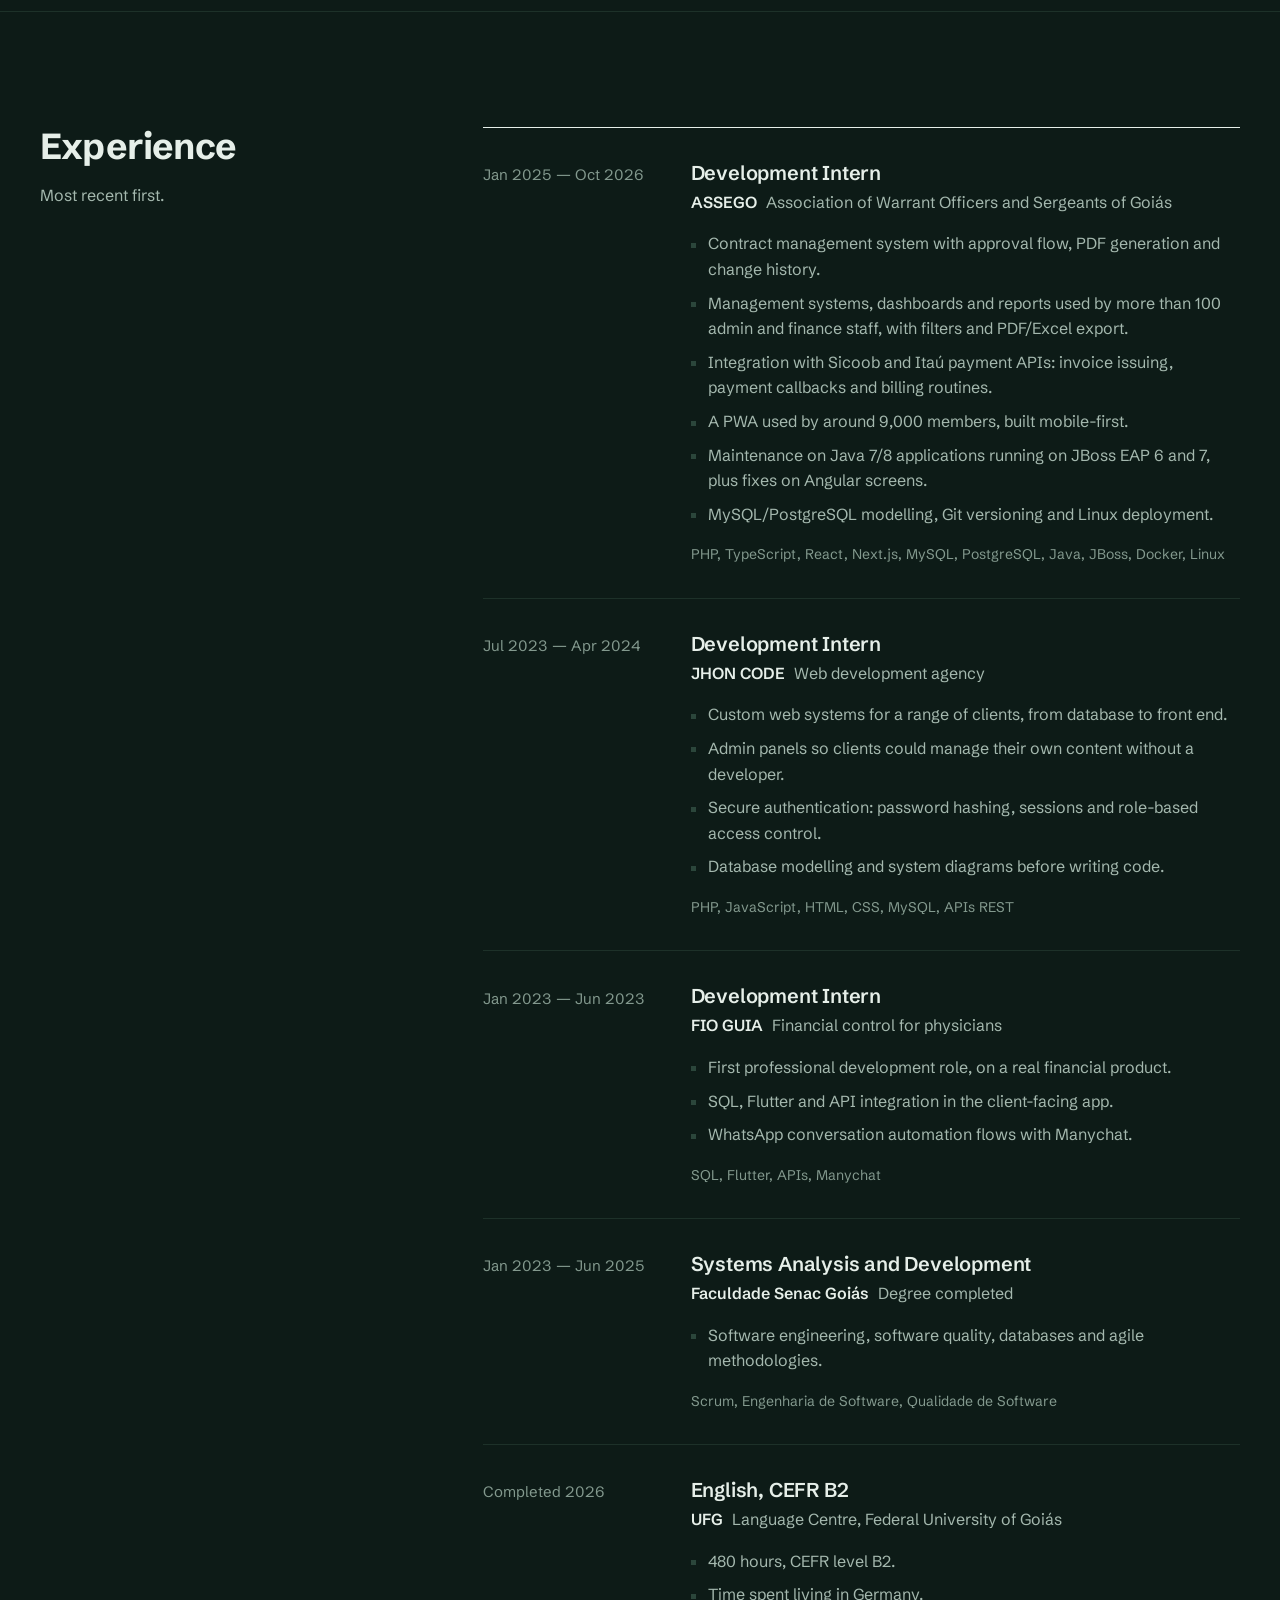
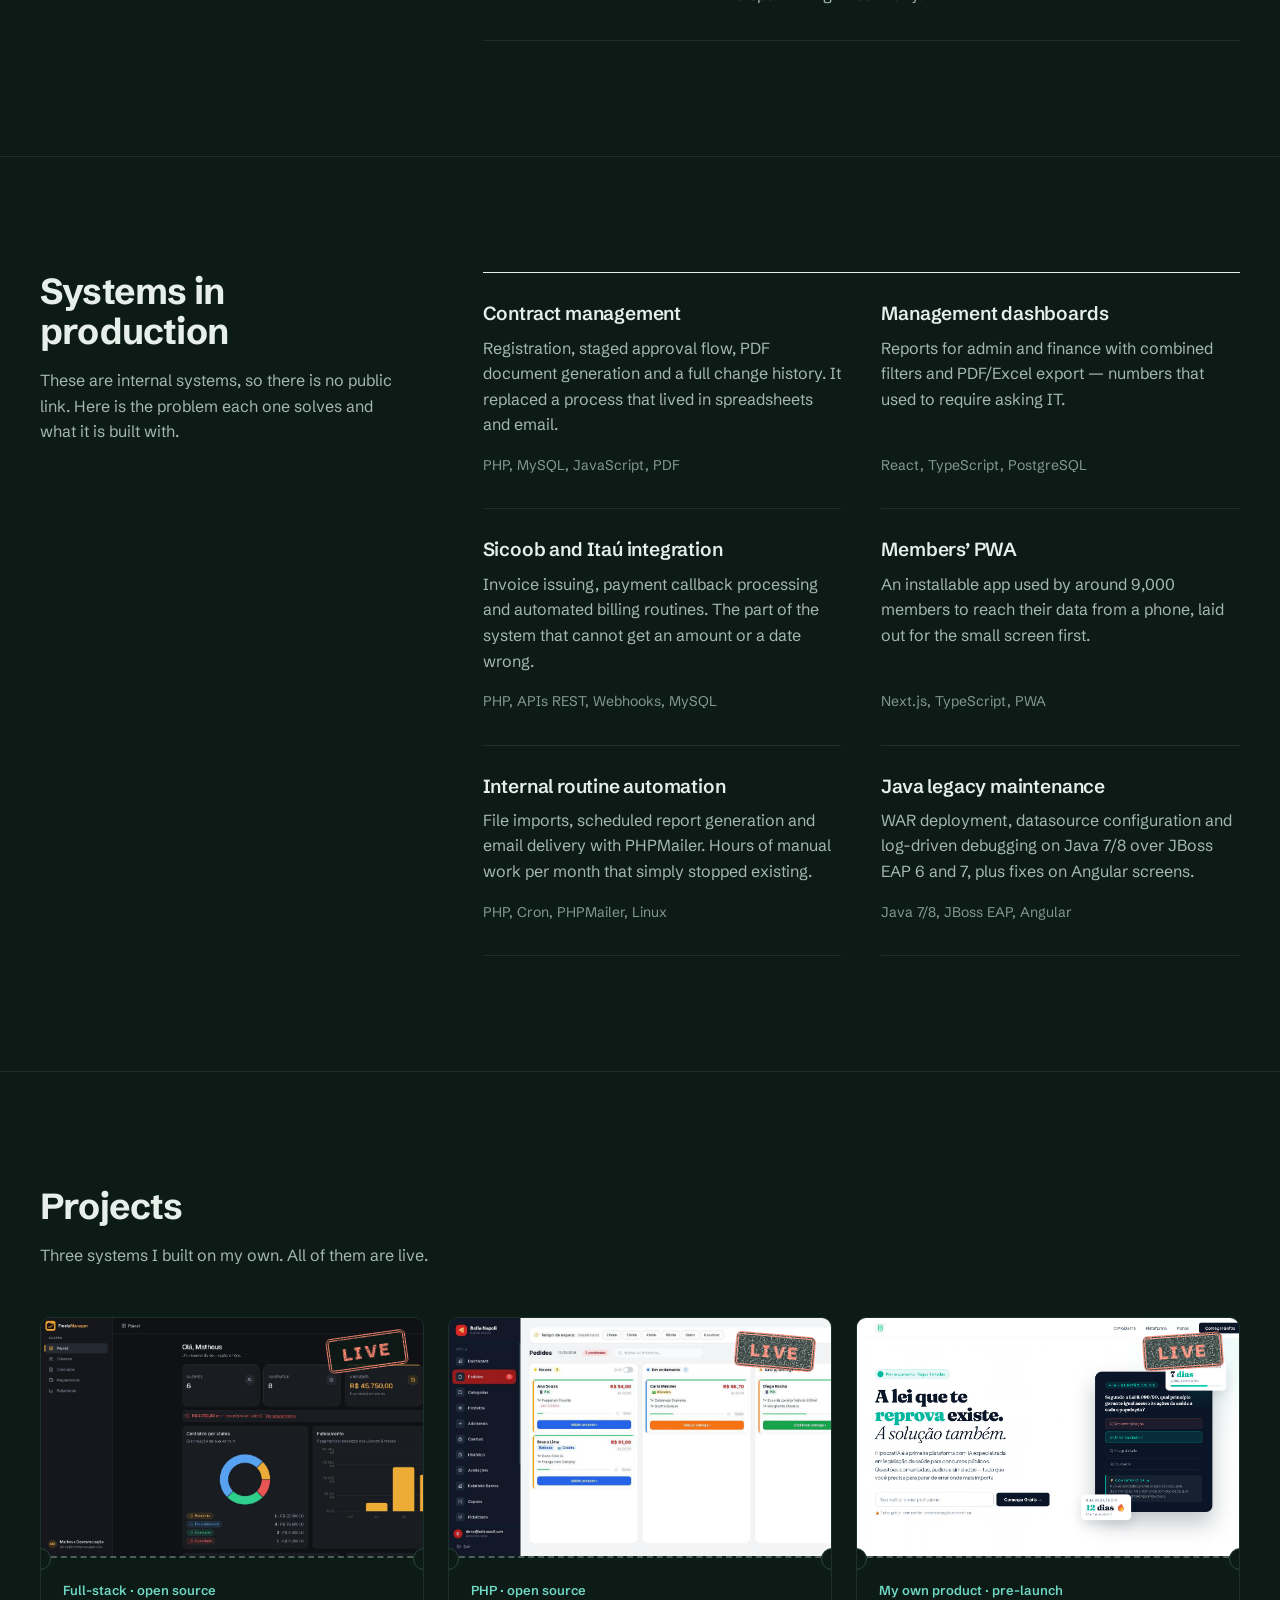
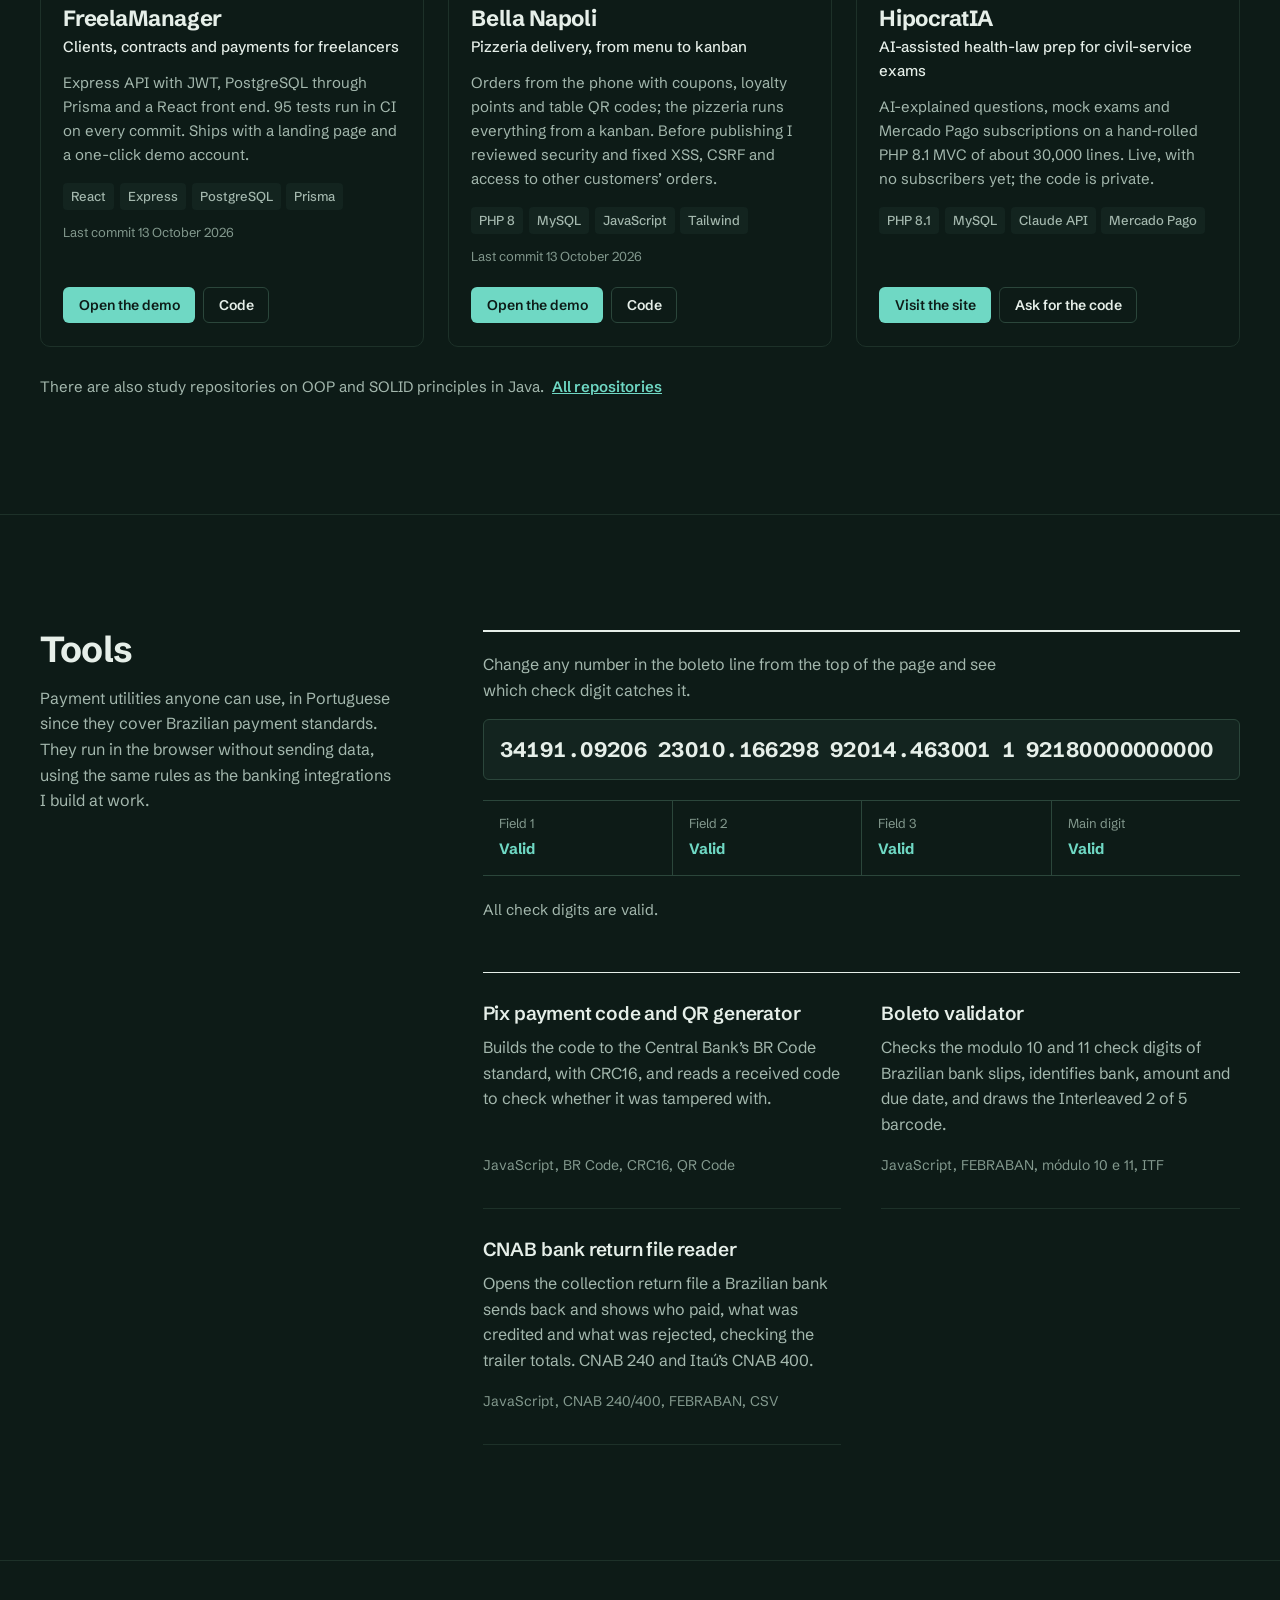
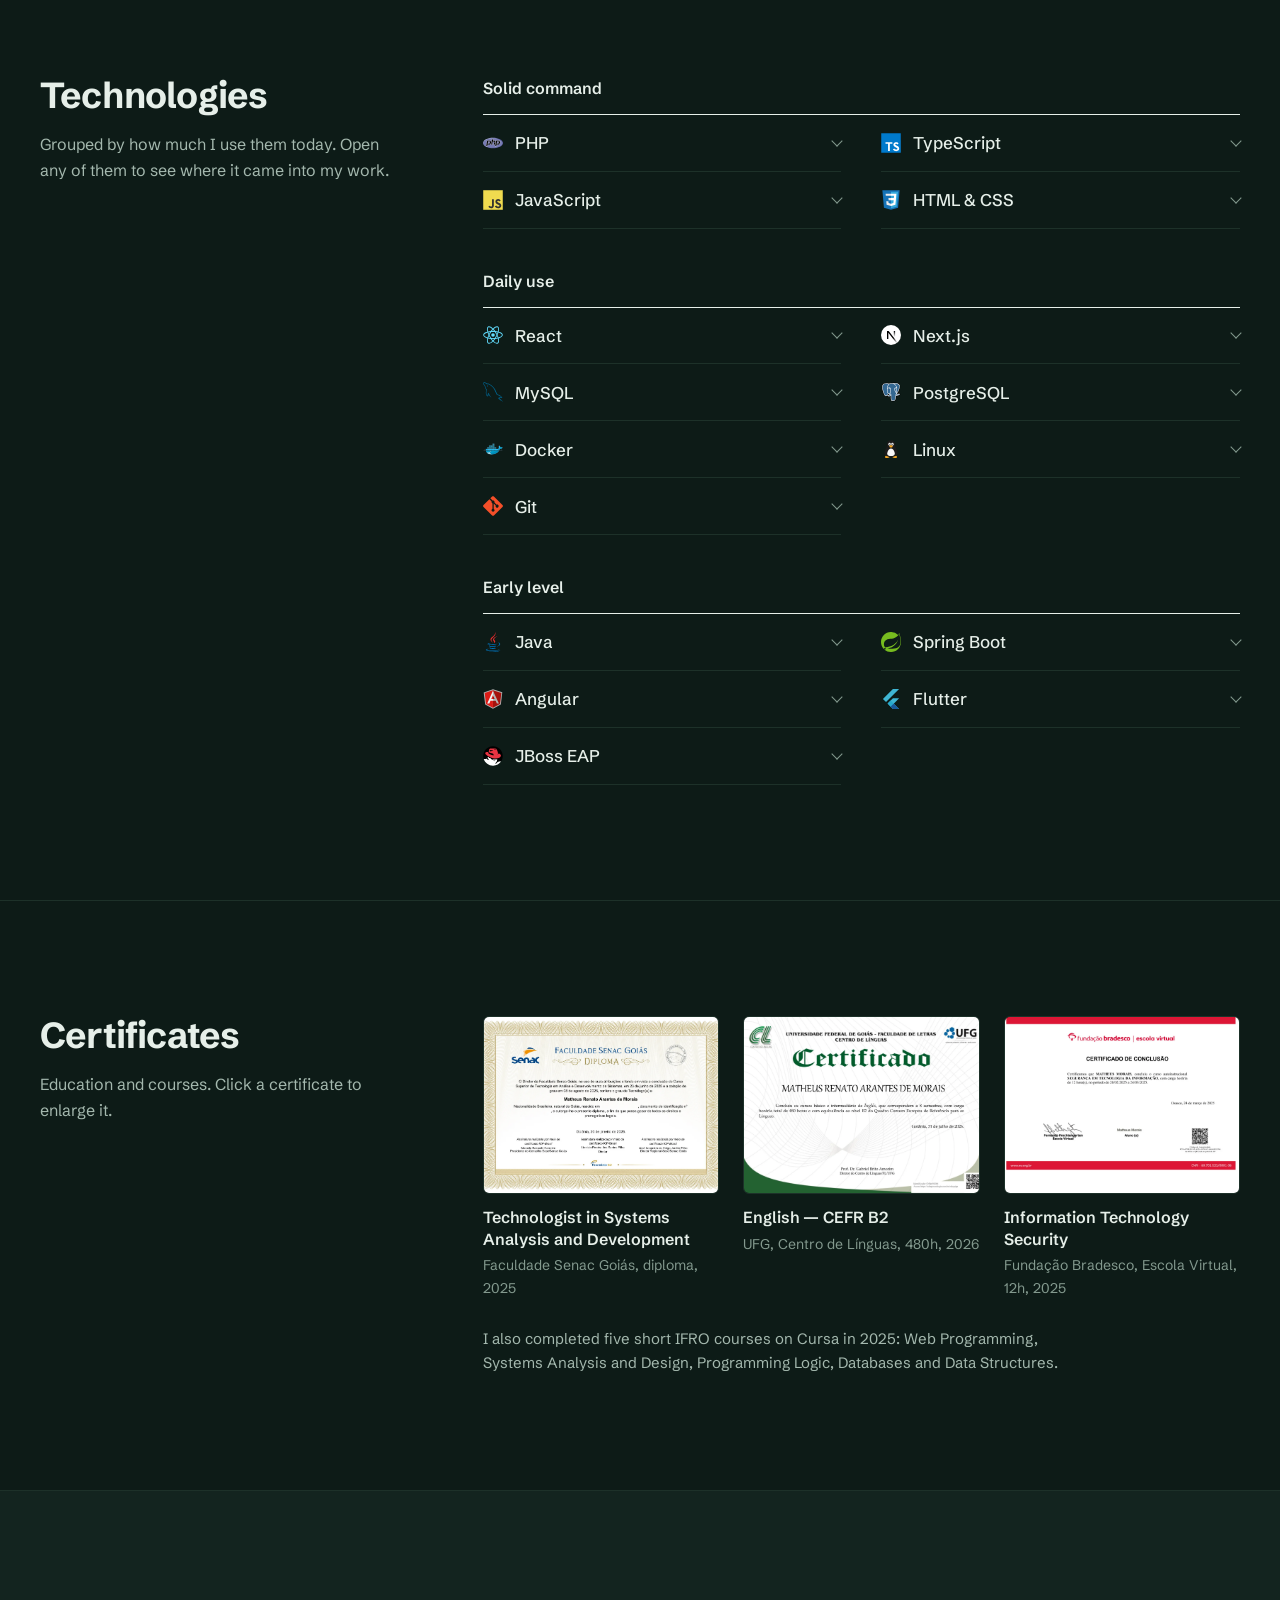
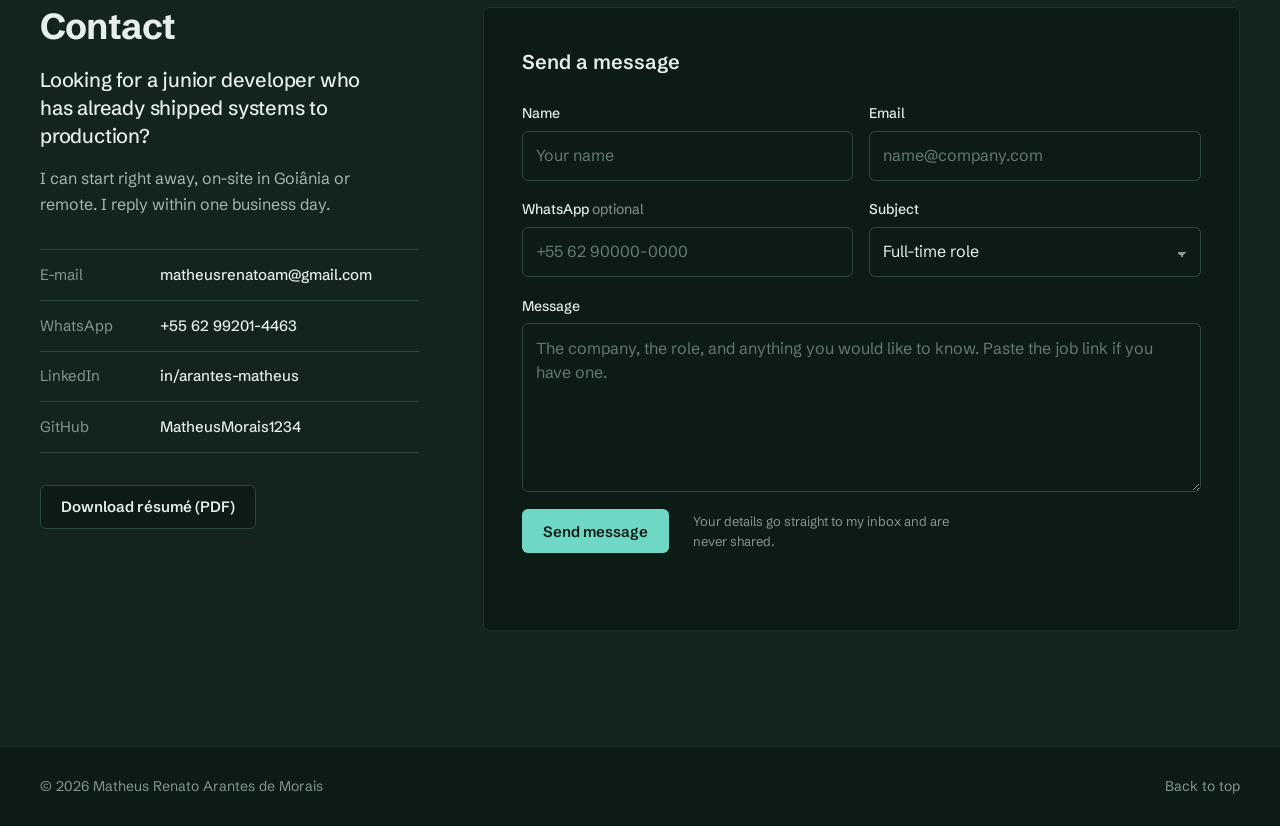
==== commit af641314: "Portfólio: bancada do validador, projetos como comprovantes e carimbo de envio Na seção Ferramentas," ====
--- a/index.html
+++ b/index.html
@@ -32,7 +32,7 @@
 
 <link rel="preload" as="font" type="font/woff2" crossorigin href="assets/fonts/schibsted-grotesk-latin.woff2">
 <link rel="stylesheet" href="assets/css/fonts.css?v=20261020">
-<link rel="stylesheet" href="assets/css/style.css?v=20261024">
+<link rel="stylesheet" href="assets/css/style.css?v=20261025">
 <script src="assets/js/theme.js?v=20261023"></script>
 
 <script type="application/ld+json">
@@ -322,6 +322,18 @@
       <p class="sec__sub" data-i18n="tools.sub">Utilitários de pagamento que qualquer pessoa pode usar. Rodam no navegador, sem enviar dados, com as mesmas regras das integrações bancárias que faço no trabalho.</p>
     </header>
     <div class="sec__body">
+      <!-- bancada: a linha do boleto do hero, editável. O main.js confere
+           os dígitos com o mesmo pagamentos.js das ferramentas. -->
+      <div class="demo" id="demo">
+        <label class="demo__label" for="demoLinha" data-i18n="demo.label">Troque qualquer número da linha do boleto lá de cima e veja qual dígito verificador acusa o erro.</label>
+        <input class="demo__input" id="demoLinha" type="text" inputmode="numeric" autocomplete="off" spellcheck="false" translate="no" value="34191.09206 23010.166298 92014.463001 1 92180000000000">
+        <ol class="demo__checks" id="demoChecks"></ol>
+        <div class="demo__foot">
+          <p class="demo__sum" id="demoSum" aria-live="polite"></p>
+          <button class="btn btn--line btn--sm" id="demoReset" type="button" data-i18n="demo.reset" hidden>Voltar ao original</button>
+        </div>
+      </div>
+
       <ul class="projs">
         <li class="proj">
           <h3 class="proj__h"><a class="proj__link" href="/ferramentas/pix/" data-i18n="tools.pixH">Gerador de Pix copia e cola e QR Code</a></h3>
@@ -599,8 +611,9 @@
 </div>
 
 <script src="assets/js/data.js?v=20261020" defer></script>
-<script src="assets/js/i18n.js?v=20261023" defer></script>
+<script src="assets/js/i18n.js?v=20261025" defer></script>
+<script src="assets/js/ferramentas/pagamentos.js?v=20261020" defer></script>
 <script src="assets/js/render.js?v=20261024" defer></script>
-<script src="assets/js/main.js?v=20261024" defer></script>
+<script src="assets/js/main.js?v=20261025" defer></script>
 </body>
 </html>
--- a/assets/css/style.css
+++ b/assets/css/style.css
@@ -479,7 +479,21 @@
   transition:border-color .2s;
 }
 .pcard:hover{ border-color:var(--rule-2); }
-.pcard__shot{ position:relative; aspect-ratio:16 / 10; overflow:hidden; background:var(--wash); border-bottom:1px solid var(--rule); }
+.pcard__shot{ position:relative; aspect-ratio:16 / 10; overflow:hidden; background:var(--wash); }
+
+/* o card é um comprovante: picote tracejado entre o print e o texto, com
+   as duas meias-luas de onde ele seria destacado */
+.pcard__body{ position:relative; border-top:2px dashed color-mix(in srgb, var(--quiet) 55%, transparent); }
+.pcard__body::before,
+.pcard__body::after{
+  content:''; position:absolute; top:-10px;
+  width:22px; height:22px; border-radius:50%;
+  background:var(--paper); border:1px solid var(--rule-2);
+}
+.pcard__body::before{ left:-12px; }
+.pcard__body::after{ right:-12px; }
+.pcard:hover .pcard__body::before,
+.pcard:hover .pcard__body::after{ border-color:var(--quiet); }
 
 /* carimbo de "No ar": tinta falhada pela máscara de ruído, torto como
    carimbo batido à mão. O main.js esconde e bate quando o card aparece. */
@@ -522,6 +536,47 @@
 .pmore{ margin-top:1.75rem; font-size:.9375rem; color:var(--slate); }
 .pmore a{ color:var(--accent); font-weight:600; margin-left:.25rem; }
 
+/* ---------- bancada (demo do validador) ---------- */
+.demo{
+  margin-bottom:2.5rem;
+  border-top:2px solid var(--ink);
+  padding-top:1.25rem;
+}
+.demo__label{ display:block; font-size:1rem; color:var(--slate); max-width:56ch; }
+.demo__input{
+  display:block; width:100%; margin-top:1rem;
+  font:inherit; font-weight:700; font-variant-numeric:tabular-nums;
+  font-size:clamp(1rem, .85rem + .6vw, 1.3125rem); letter-spacing:.02em; word-spacing:.3em;
+  color:var(--ink); background:var(--wash);
+  border:1px solid var(--rule-2); border-radius:var(--r);
+  padding:.8rem 1rem;
+  transition:border-color .15s, box-shadow .15s;
+}
+.demo__input:focus{ outline:none; border-color:var(--accent); box-shadow:0 0 0 3px var(--focus); }
+.demo__checks{
+  margin-top:1.25rem;
+  display:grid; grid-template-columns:repeat(4, minmax(0,1fr));
+  border-top:1px solid var(--rule-2); border-bottom:1px solid var(--rule-2);
+}
+/* cada verificação é um campo da ficha: rótulo pequeno, valor embaixo */
+.demo__checks li{
+  padding:.75rem 1rem .85rem;
+  display:flex; flex-direction:column; gap:.2rem;
+  transition:background-color .2s;
+}
+.demo__checks li + li{ border-left:1px solid var(--rule-2); }
+.demo__checks span{ font-size:.8125rem; color:var(--quiet); }
+.demo__checks strong{ font-size:.9375rem; font-weight:700; }
+.demo__checks .is-ok strong{ color:var(--accent); }
+.demo__checks .is-bad{ background:color-mix(in srgb, var(--stamp) 10%, transparent); }
+.demo__checks .is-bad strong{ color:var(--stamp); }
+.demo__checks .is-flip strong{ animation:flip .32s cubic-bezier(.3,1.4,.5,1); }
+@keyframes flip{ from{ opacity:0; transform:translateY(-6px) scale(1.08); } to{ opacity:1; transform:none; } }
+.demo__foot{ display:flex; flex-wrap:wrap; align-items:center; justify-content:space-between; gap:.5rem 1rem; margin-top:.75rem; min-height:44px; }
+.demo__sum{ font-size:.9375rem; }
+.demo__sum.is-ok{ color:var(--slate); }
+.demo__sum.is-bad{ color:var(--stamp); }
+
 /* ---------- tecnologias ---------- */
 .techgroups{ display:grid; gap:2.5rem; }
 .techs__h{
@@ -658,6 +713,16 @@
 .form__privacy{ font-size:.8125rem; color:var(--quiet); max-width:34ch; }
 .form__status{ margin-top:1rem; font-size:.9375rem; min-height:1.5em; }
 .form__status.is-ok{ color:var(--green); }
+.form__status[data-stamp]{ display:flex; align-items:center; gap:1rem; }
+.form__status[data-stamp]::before{
+  --tilt:-6deg;
+  content:attr(data-stamp); flex:none;
+  padding:.35rem .65rem .3rem;
+  border:3px double var(--stamp); border-radius:5px;
+  color:var(--stamp); font-weight:800; font-size:.9375rem; line-height:1; letter-spacing:.14em; text-transform:uppercase;
+  transform:rotate(var(--tilt));
+  animation:stamp .42s cubic-bezier(.3,1.5,.55,1) both;
+}
 .form__status.is-err{ color:var(--red); }
 .form__status.is-wait{ color:var(--quiet); }
 
@@ -800,6 +865,9 @@
   .facts > div + div{ border-top:1px solid var(--rule); }
 
   .xp{ grid-template-columns:minmax(0,1fr); gap:.5rem; padding:1.5rem 0; }
+  .demo__checks{ grid-template-columns:repeat(2, minmax(0,1fr)); }
+  .demo__checks li:nth-child(3){ border-left:0; }
+  .demo__checks li:nth-child(n+3){ border-top:1px solid var(--rule-2); }
   .projs{ grid-template-columns:minmax(0,1fr); }
   .techs__list{ grid-template-columns:minmax(0,1fr); }
   .certs{ grid-template-columns:minmax(0,1fr); }
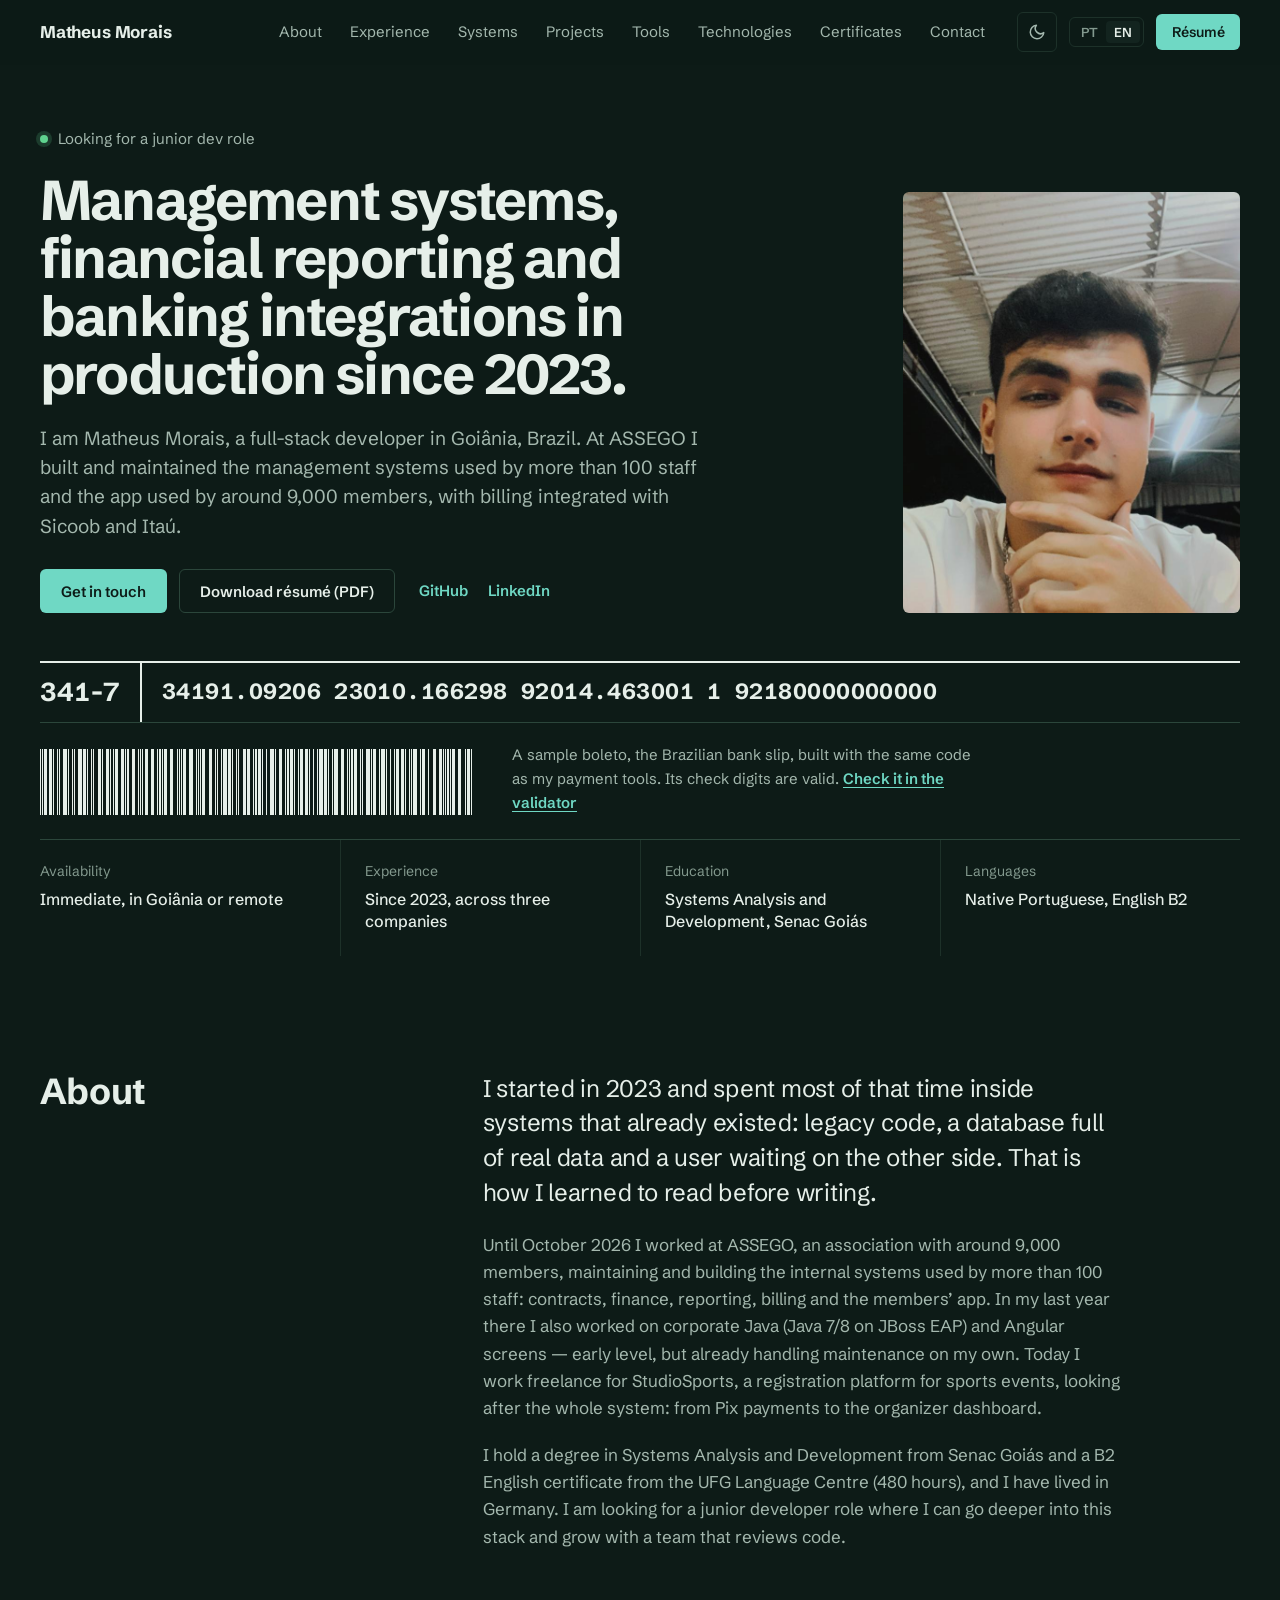
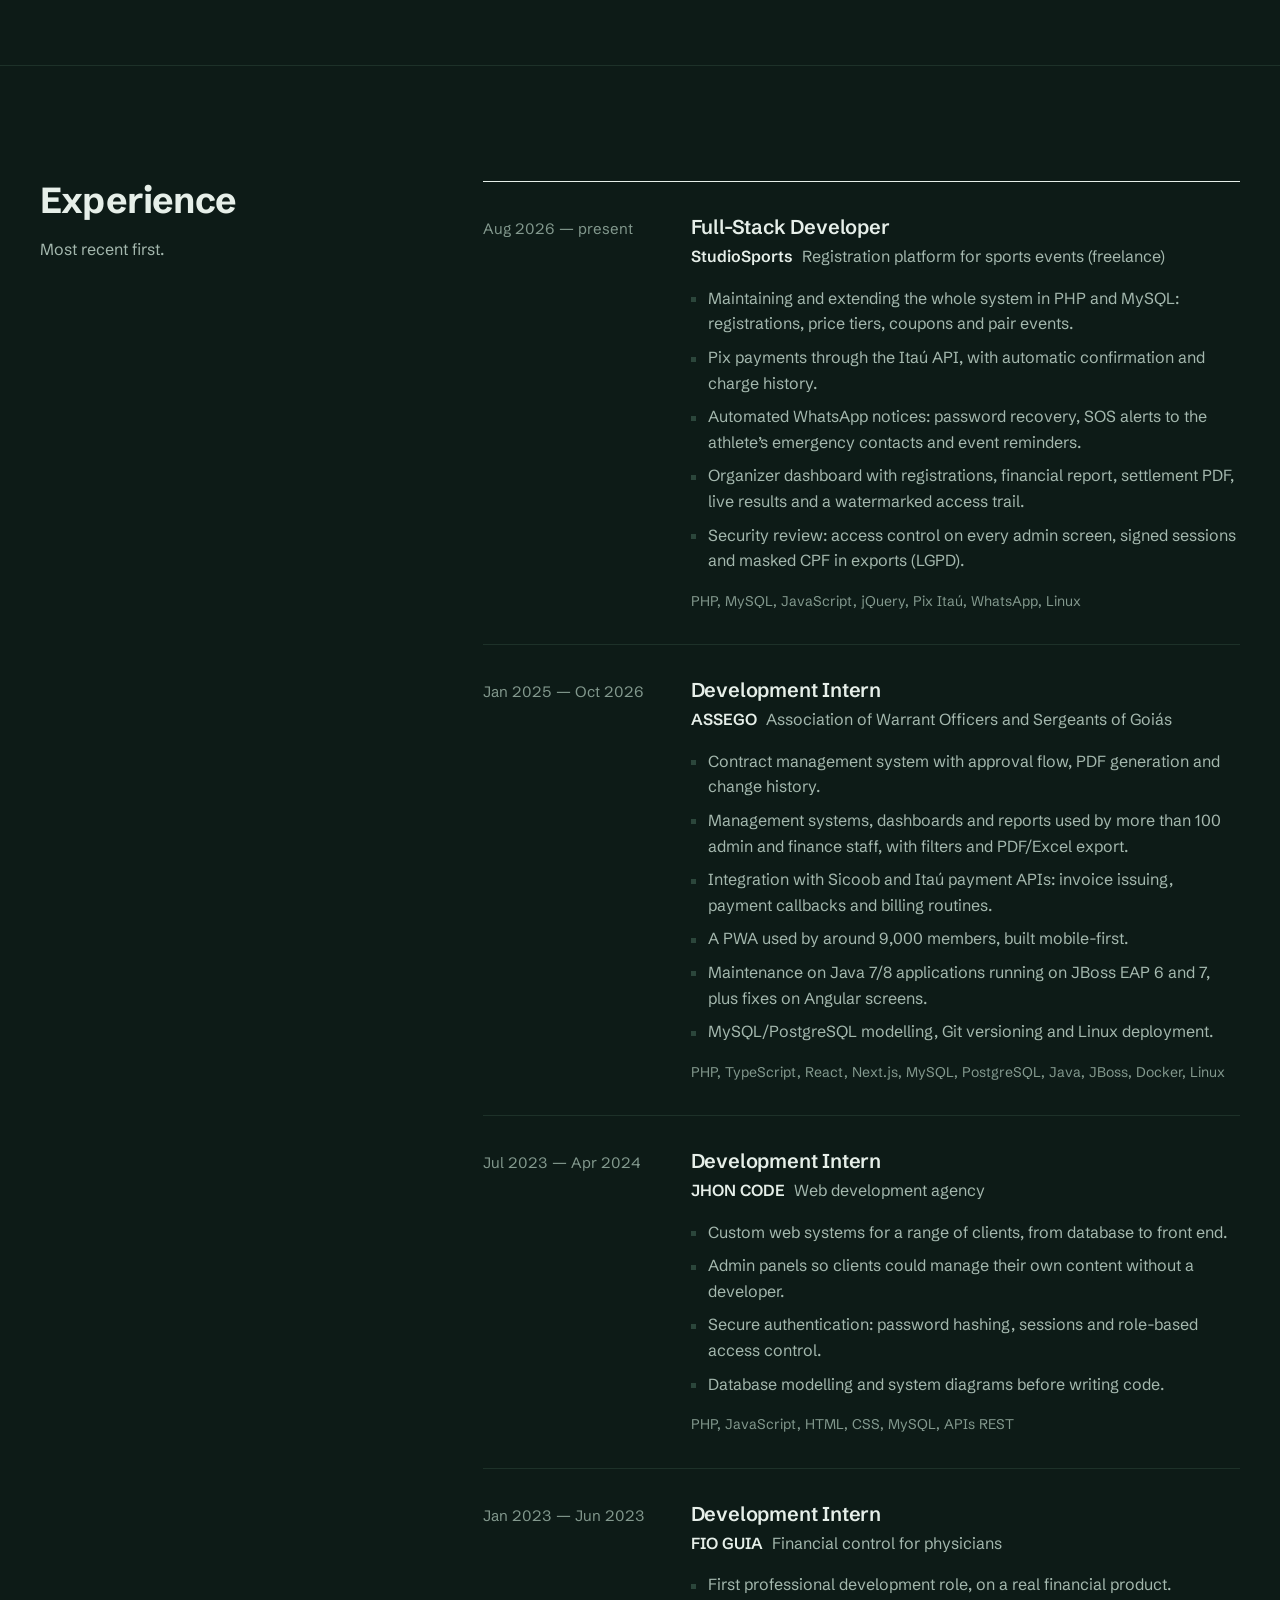
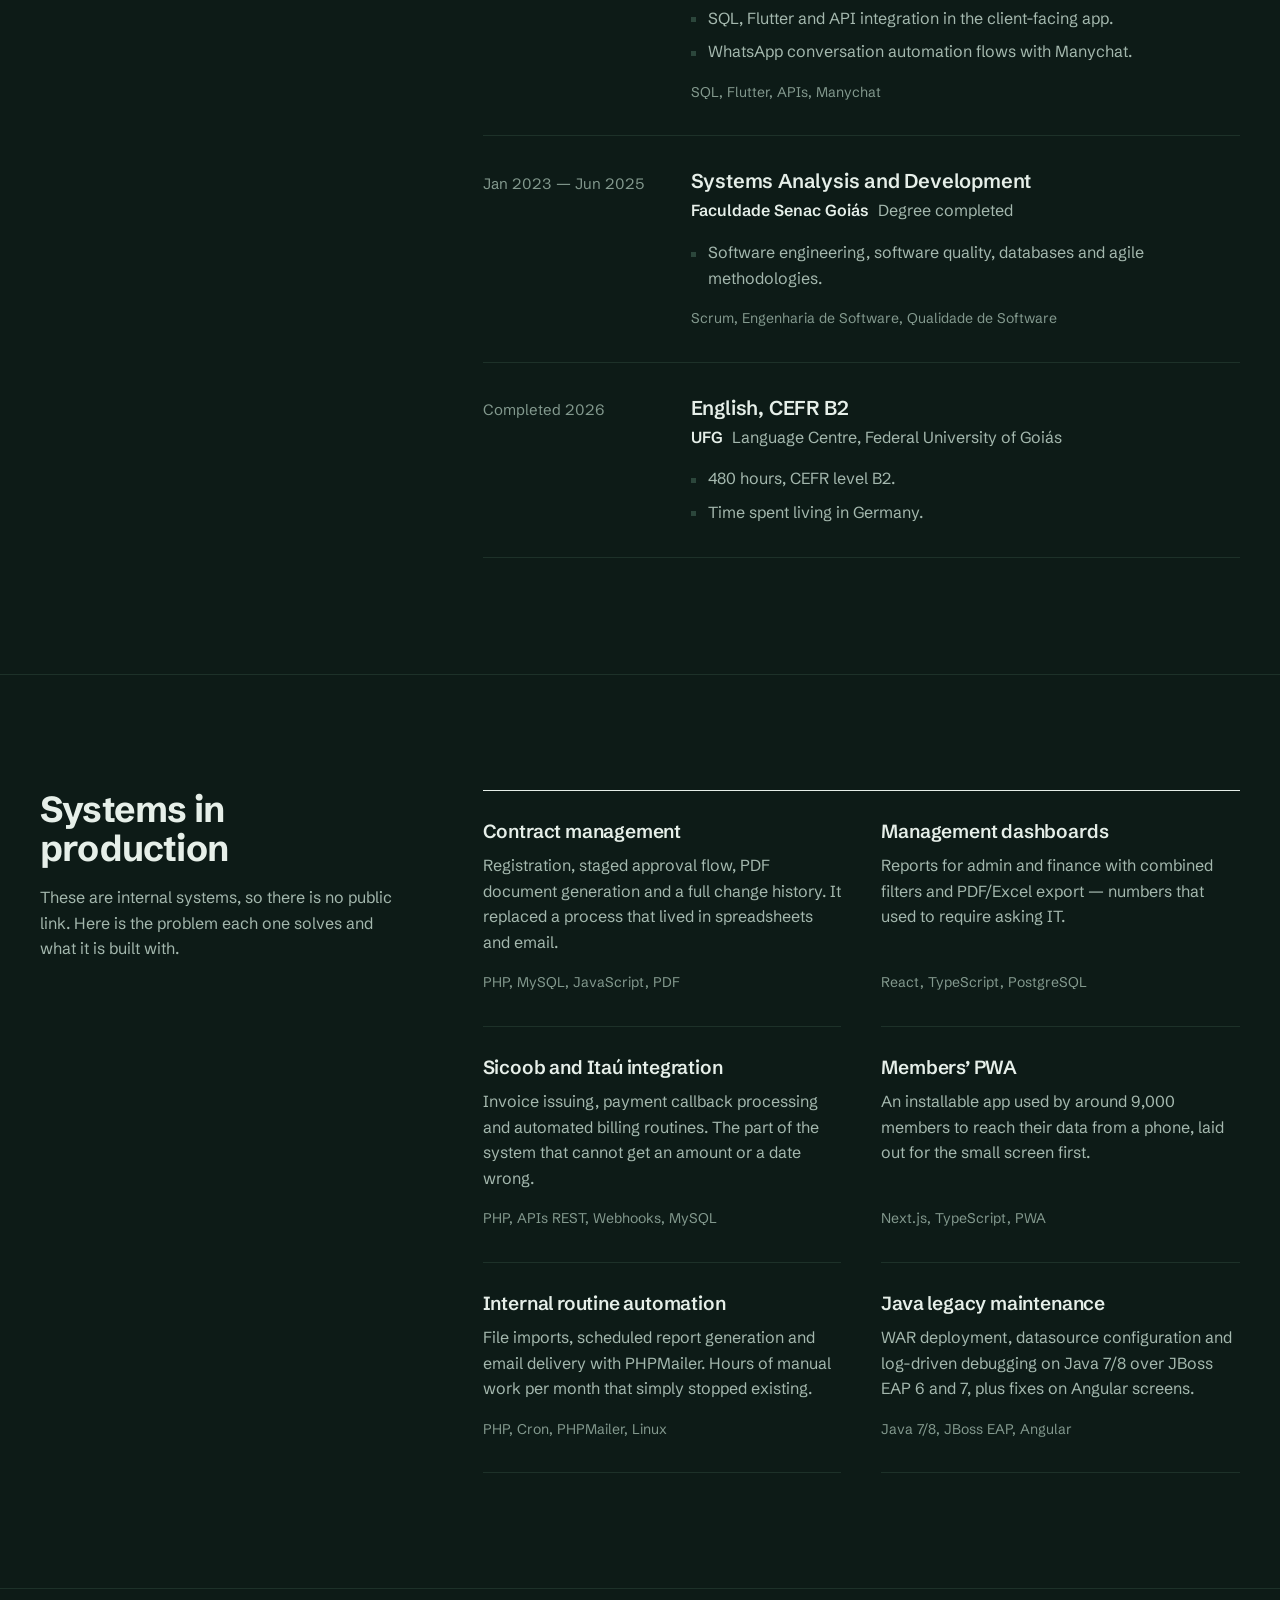
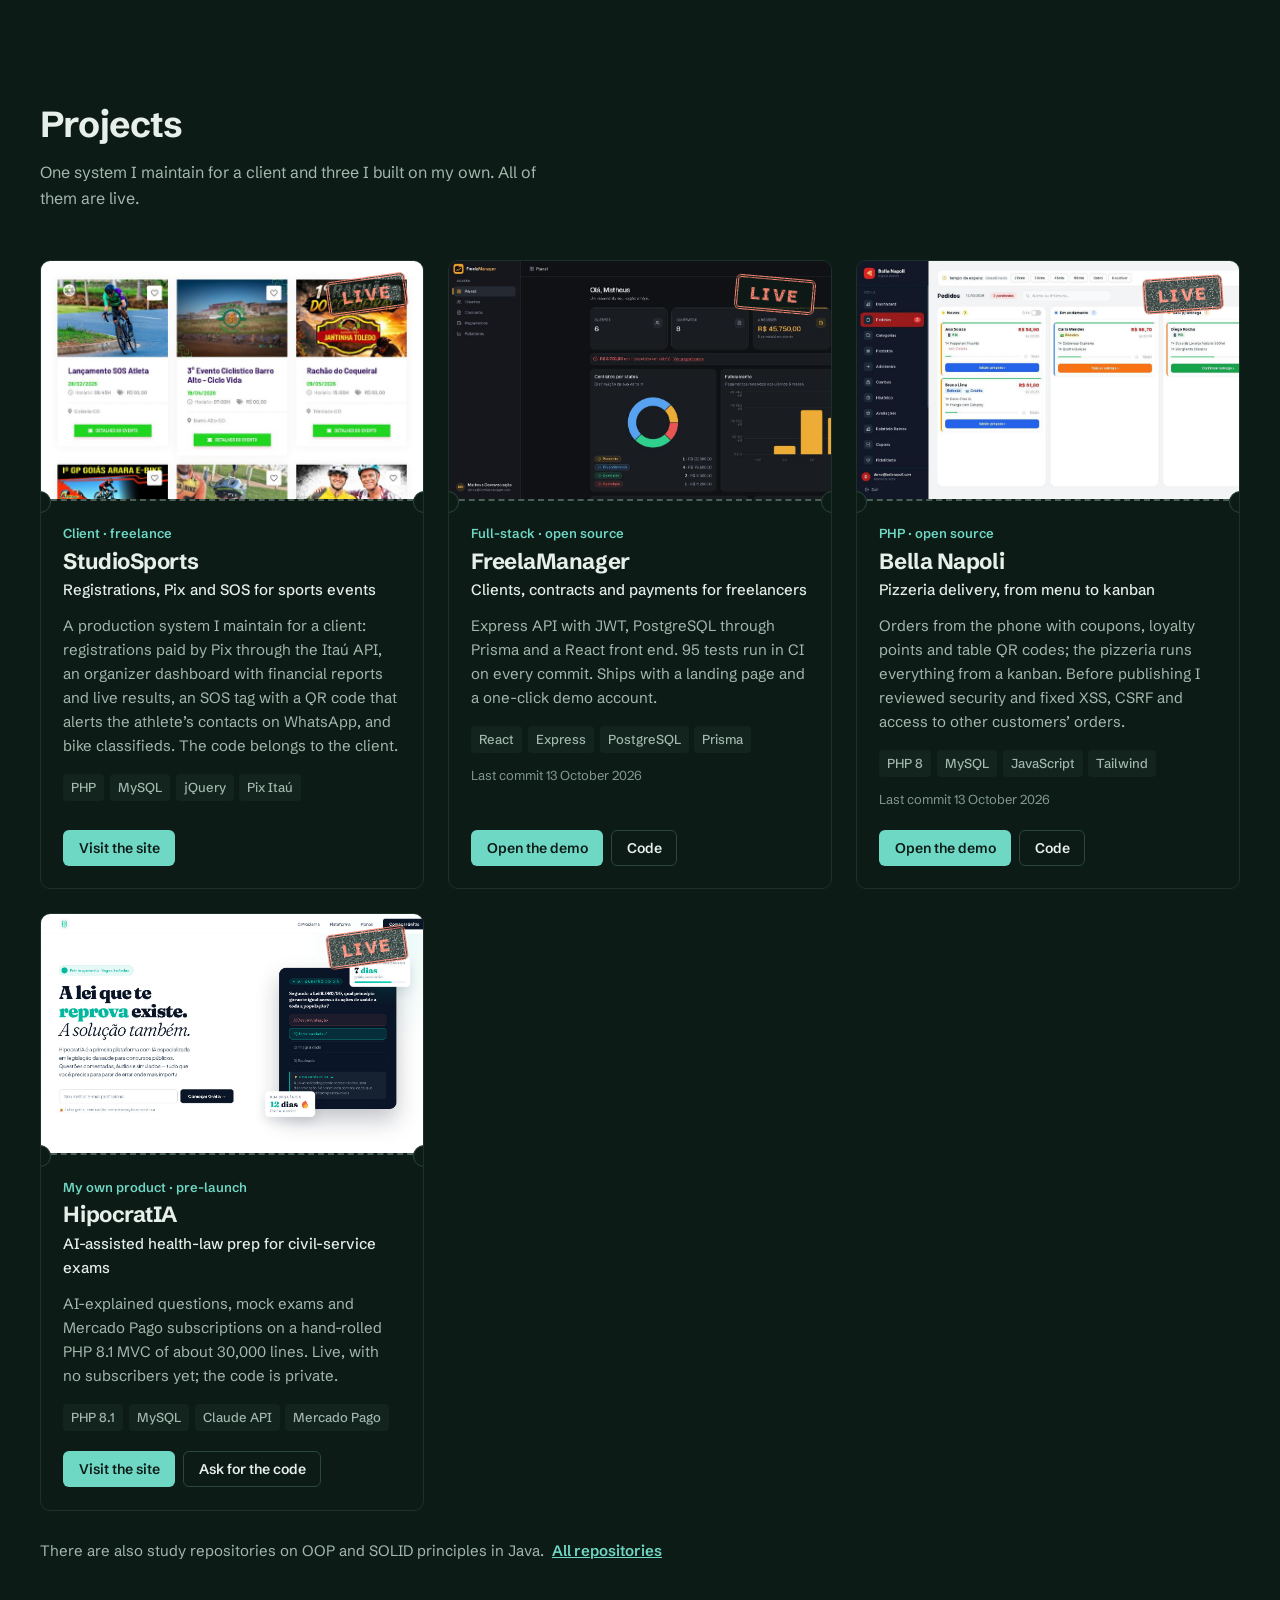
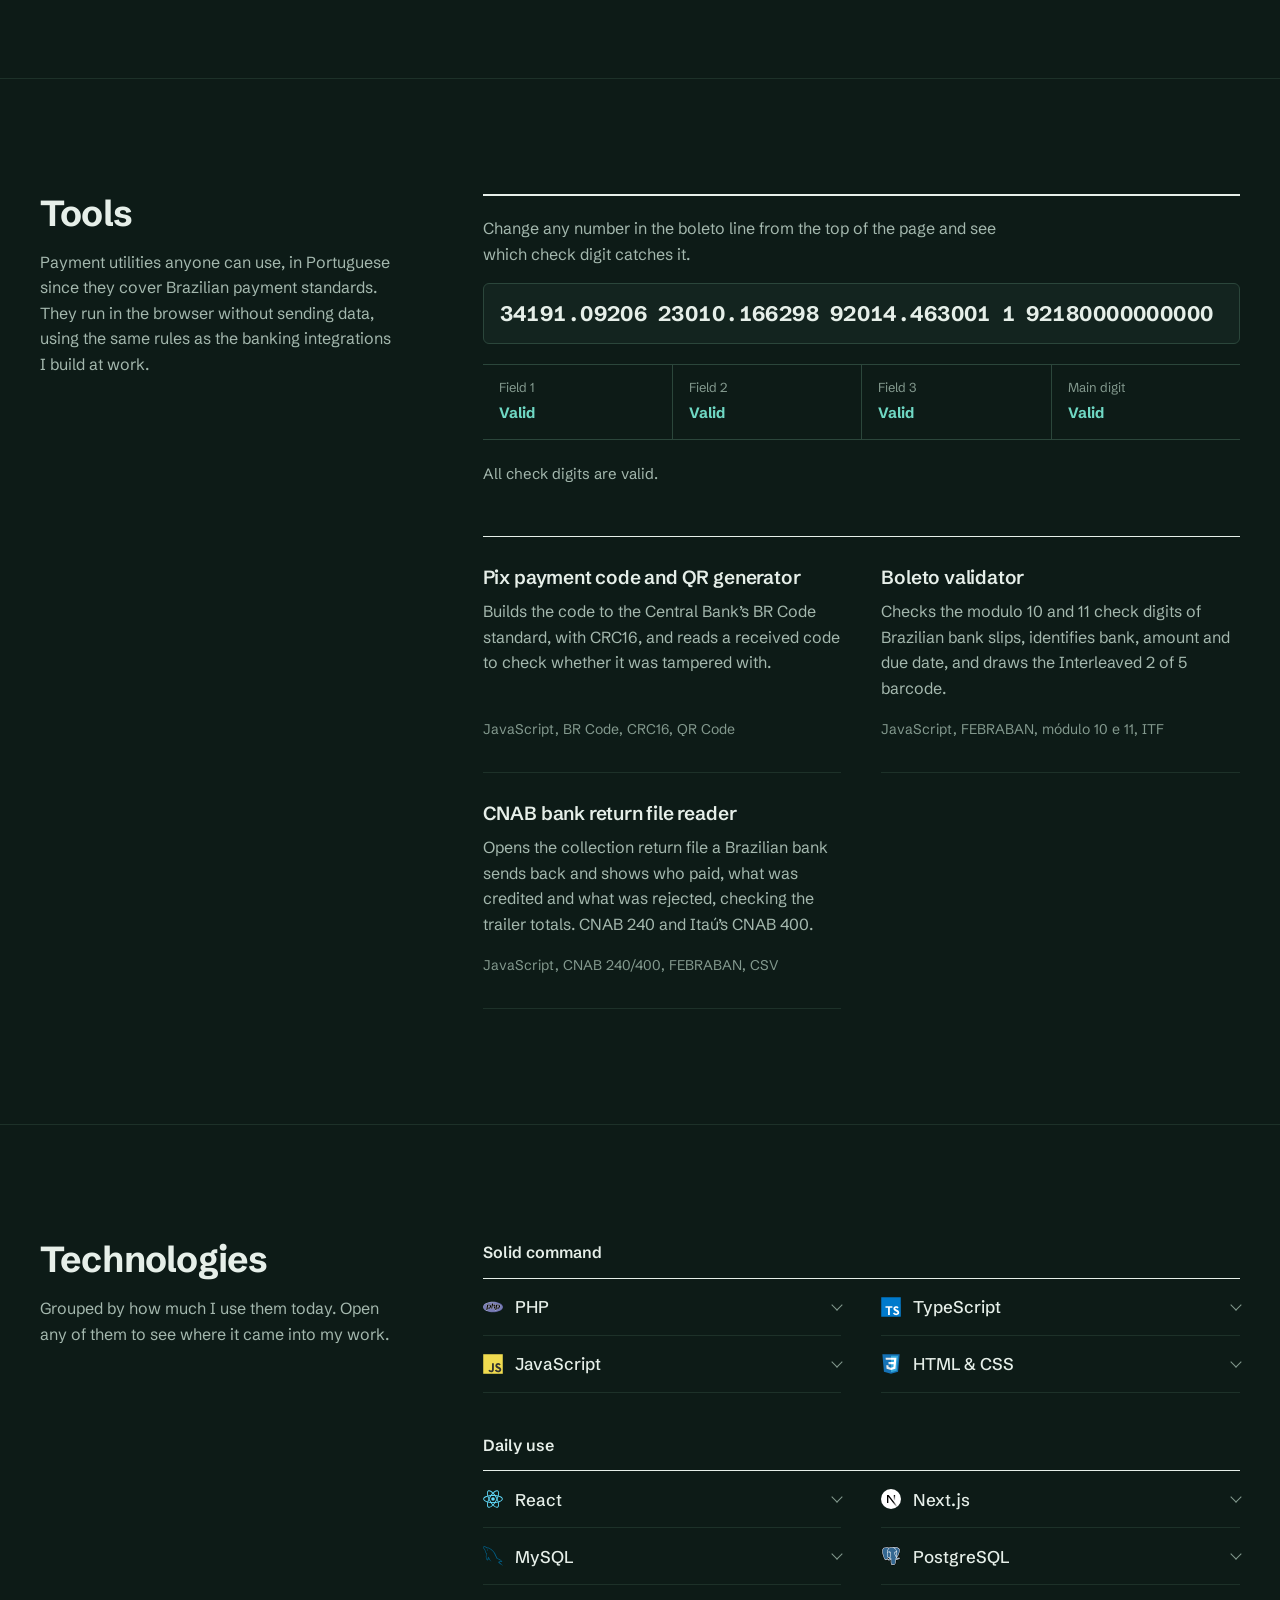
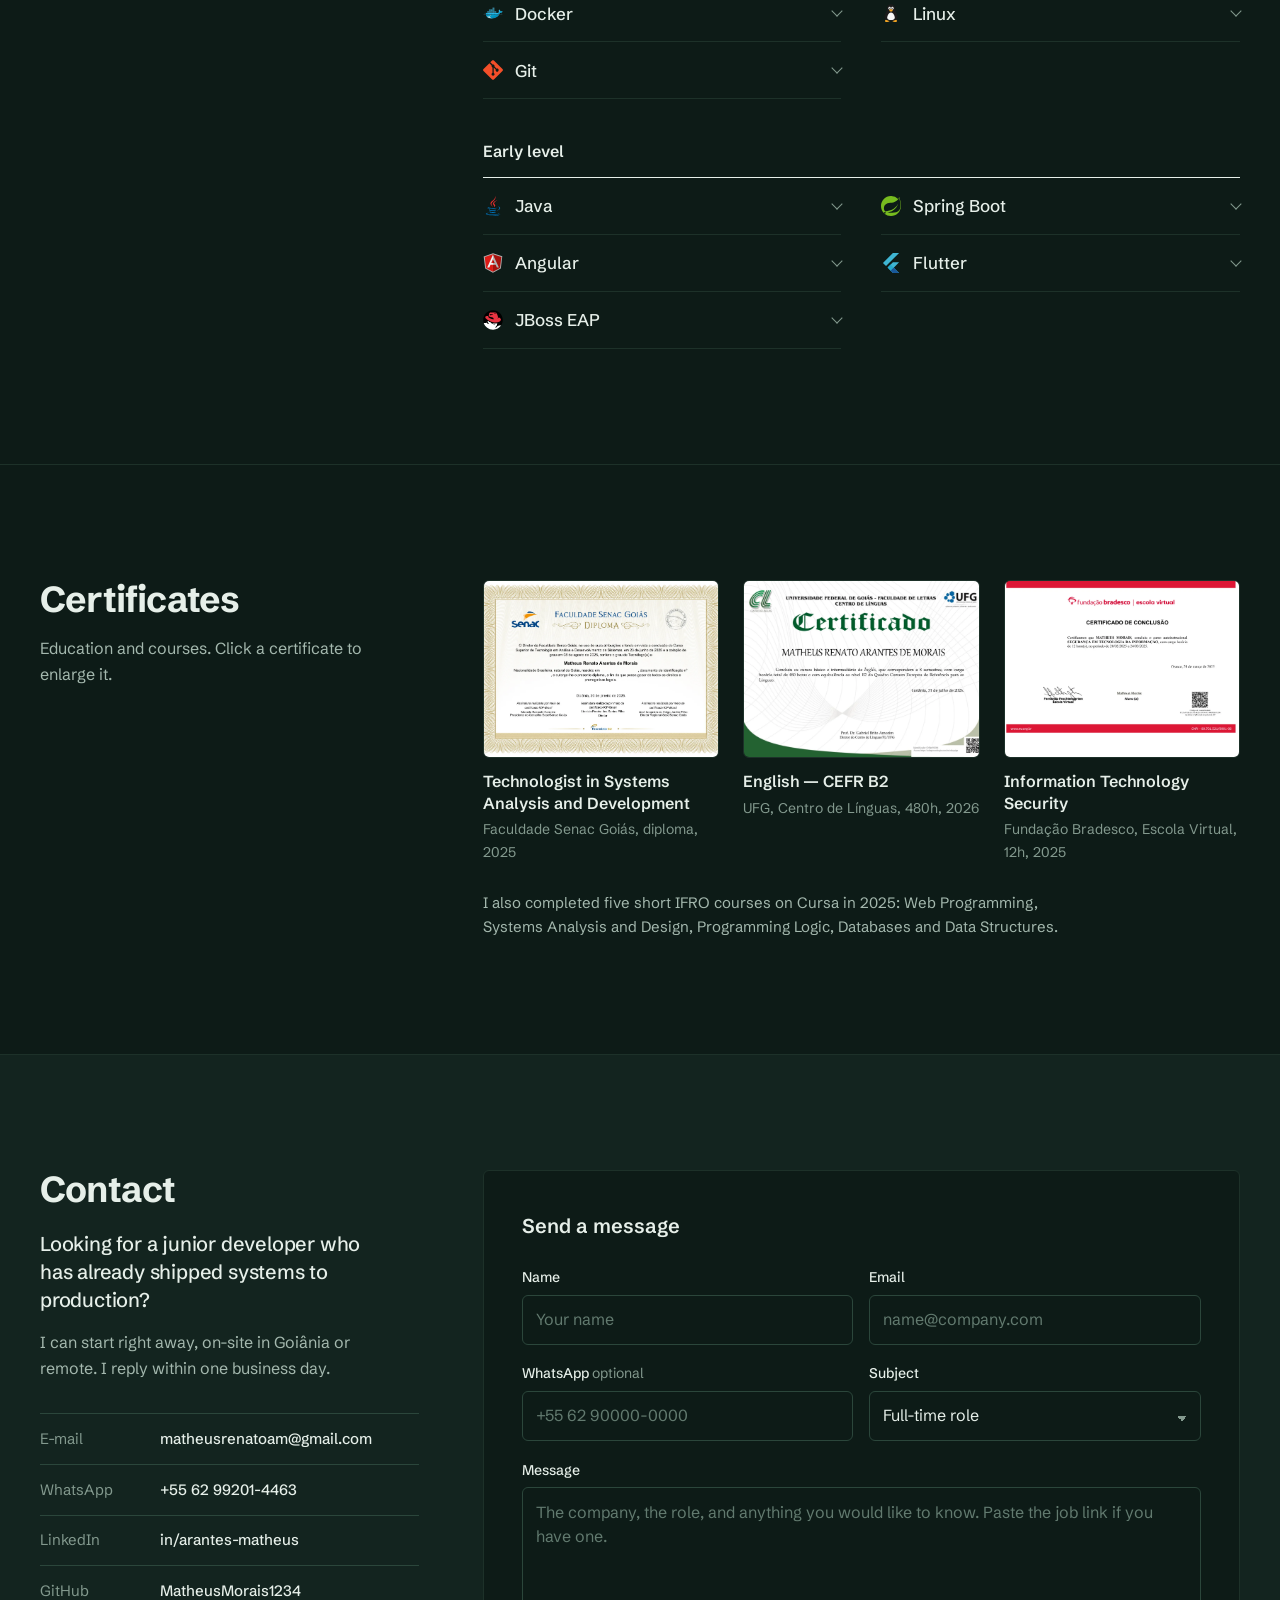
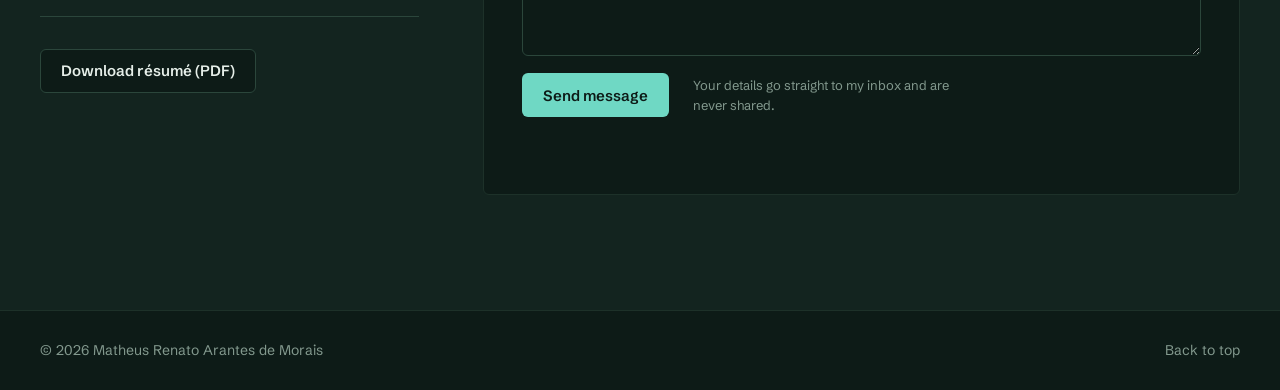
==== commit 3c7e662b: "Portfólio: StudioSports na experiência, nos projetos e no currículo Freelance desde 08/2026: entrada" ====
--- a/index.html
+++ b/index.html
@@ -31,9 +31,9 @@
 <link rel="apple-touch-icon" href="assets/img/apple-touch-icon.png">
 
 <link rel="preload" as="font" type="font/woff2" crossorigin href="assets/fonts/schibsted-grotesk-latin.woff2">
-<link rel="stylesheet" href="assets/css/fonts.css?v=20261020">
-<link rel="stylesheet" href="assets/css/style.css?v=20261025">
-<script src="assets/js/theme.js?v=20261023"></script>
+<link rel="stylesheet" href="assets/css/fonts.css?v=20261026">
+<link rel="stylesheet" href="assets/css/style.css?v=20261026">
+<script src="assets/js/theme.js?v=20261026"></script>
 
 <script type="application/ld+json">
 {
@@ -55,7 +55,7 @@
 
 <a class="skip" href="#main" data-i18n="skip">Pular para o conteúdo</a>
 
-<!-- ===== NAV ===== -->
+<!-- Nav -->
 <header class="nav" id="nav">
   <div class="wrap nav__in">
     <a href="#top" class="nav__brand" translate="no">Matheus Morais</a>
@@ -78,7 +78,7 @@
         <span class="lang__opt is-on" data-lang="pt">PT</span>
         <span class="lang__opt" data-lang="en">EN</span>
       </button>
-      <a class="btn btn--sm btn--solid js-cv nav__cv" href="assets/Curriculo_Matheus_Renato.pdf?v=20261022" download="Matheus-Morais-Curriculo.pdf" data-i18n="nav.cv">Currículo</a>
+      <a class="btn btn--sm btn--solid js-cv nav__cv" href="assets/Curriculo_Matheus_Renato.pdf?v=20261026" download="Matheus-Morais-Curriculo.pdf" data-i18n="nav.cv">Currículo</a>
       <button class="burger" id="burger" type="button" aria-label="Menu" aria-expanded="false" aria-controls="menu">
         <i aria-hidden="true"></i><i aria-hidden="true"></i>
       </button>
@@ -86,7 +86,7 @@
   </div>
 </header>
 
-<!-- ===== MENU MOBILE ===== -->
+<!-- Menu mobile -->
 <div class="menu" id="menu" hidden>
   <nav class="menu__links" aria-label="Seções (menu)">
     <a href="#sobre" data-i18n="nav.about">Sobre</a>
@@ -99,12 +99,12 @@
     <a href="#certificados" data-i18n="nav.certs">Certificados</a>
     <a href="#contato" data-i18n="nav.cta">Contato</a>
   </nav>
-  <a class="btn btn--solid js-cv" href="assets/Curriculo_Matheus_Renato.pdf?v=20261022" download="Matheus-Morais-Curriculo.pdf" data-i18n="hero.ctaSecondary">Baixar currículo (PDF)</a>
+  <a class="btn btn--solid js-cv" href="assets/Curriculo_Matheus_Renato.pdf?v=20261026" download="Matheus-Morais-Curriculo.pdf" data-i18n="hero.ctaSecondary">Baixar currículo (PDF)</a>
 </div>
 
 <main id="main">
 
-<!-- ===== HERO ===== -->
+<!-- Hero -->
 <section class="hero" id="top">
   <div class="wrap hero__grid">
     <div class="hero__text">
@@ -113,7 +113,7 @@
       <p class="hero__lede" data-i18n="hero.lede">Sou Matheus Morais, desenvolvedor full-stack em Goiânia. Na ASSEGO, criei e mantive os sistemas de gestão usados por mais de 100 funcionários e o aplicativo de cerca de 9 mil associados, com cobrança integrada ao Sicoob e ao Itaú.</p>
       <div class="hero__cta">
         <a class="btn btn--solid" href="#contato" data-i18n="hero.ctaPrimary">Entrar em contato</a>
-        <a class="btn btn--line js-cv" href="assets/Curriculo_Matheus_Renato.pdf?v=20261022" download="Matheus-Morais-Curriculo.pdf" data-i18n="hero.ctaSecondary">Baixar currículo (PDF)</a>
+        <a class="btn btn--line js-cv" href="assets/Curriculo_Matheus_Renato.pdf?v=20261026" download="Matheus-Morais-Curriculo.pdf" data-i18n="hero.ctaSecondary">Baixar currículo (PDF)</a>
         <p class="hero__social">
           <a href="https://github.com/MatheusMorais1234" target="_blank" rel="noopener">GitHub</a>
           <a href="https://www.linkedin.com/in/arantes-matheus" target="_blank" rel="noopener">LinkedIn</a>
@@ -151,7 +151,7 @@
   </div>
 </section>
 
-<!-- ===== SOBRE ===== -->
+<!-- Sobre -->
 <section class="sec" id="sobre">
   <div class="wrap sec__grid">
     <header class="sec__head">
@@ -159,13 +159,13 @@
     </header>
     <div class="sec__body prose">
       <p class="prose__lead" data-i18n="about.p1">Comecei em 2023 e passei a maior parte desse tempo dentro de sistemas que já existiam: código legado, banco cheio de dado real e usuário esperando do outro lado. Foi assim que aprendi a ler antes de escrever.</p>
-      <p data-i18n="about.p2">Até outubro de 2026 trabalhei na ASSEGO, uma associação com cerca de 9 mil associados, mantendo e criando os sistemas internos usados por mais de 100 funcionários: contratos, financeiro, relatórios, cobrança e o aplicativo dos associados. No último ano lá passei a atuar também em Java corporativo (Java 7/8 em JBoss EAP) e em telas Angular — em nível inicial, mas já entregando manutenção com autonomia.</p>
+      <p data-i18n="about.p2">Até outubro de 2026 trabalhei na ASSEGO, uma associação com cerca de 9 mil associados, mantendo e criando os sistemas internos usados por mais de 100 funcionários: contratos, financeiro, relatórios, cobrança e o aplicativo dos associados. No último ano lá passei a atuar também em Java corporativo (Java 7/8 em JBoss EAP) e em telas Angular — em nível inicial, mas já entregando manutenção com autonomia. Hoje atendo como freelancer a StudioSports, plataforma de inscrições para provas esportivas, e cuido do sistema inteiro: do pagamento por PIX ao painel do organizador.</p>
       <p data-i18n="about.p3">Sou formado em Análise e Desenvolvimento de Sistemas pelo Senac Goiás e tenho certificado de inglês nível B2 pelo Centro de Línguas da UFG (480 horas), além de vivência na Alemanha. Procuro uma vaga de desenvolvedor júnior onde eu possa aprofundar essa stack e crescer junto com um time que revisa código.</p>
     </div>
   </div>
 </section>
 
-<!-- ===== EXPERIÊNCIA ===== -->
+<!-- Experiência -->
 <section class="sec" id="experiencia">
   <div class="wrap sec__grid">
     <header class="sec__head">
@@ -174,6 +174,15 @@
     </header>
     <div class="sec__body">
       <ol class="xps" id="timeline"><!--g:timeline-->
+      <li class="xp">
+        <p class="xp__when">08/2026 — atual</p>
+        <div class="xp__body">
+          <h3 class="xp__role">Desenvolvedor Full-Stack</h3>
+          <p class="xp__org"><strong>StudioSports</strong> Plataforma de inscrições para provas esportivas (freelance)</p>
+          <ul class="xp__pts"><li>Manutenção e evolução do sistema inteiro em PHP e MySQL: inscrições, lotes de preço, cupons e provas em dupla.</li><li>Pagamento por PIX pela API do Itaú, com conferência automática e histórico de cobranças.</li><li>Avisos automáticos por WhatsApp: recuperação de senha, alerta do SOS Atleta para os contatos de emergência e lembrete do evento.</li><li>Painel do organizador com inscritos, relatório financeiro, PDF do acerto, apuração ao vivo e rastro de acessos com marca d’água.</li><li>Revisão de segurança: controle de acesso em todas as telas administrativas, sessões assinadas e CPF mascarado nas exportações (LGPD).</li></ul>
+          <p class="xp__tags">PHP, MySQL, JavaScript, jQuery, Pix Itaú, WhatsApp, Linux</p>
+        </div>
+      </li>
       <li class="xp">
         <p class="xp__when">01/2025 — 10/2026</p>
         <div class="xp__body">
@@ -222,7 +231,7 @@
   </div>
 </section>
 
-<!-- ===== SISTEMAS EM PRODUCAO (trabalho) ===== -->
+<!-- Sistemas em produção (trabalho) -->
 <section class="sec" id="sistemas">
   <div class="wrap sec__grid">
     <header class="sec__head">
@@ -266,14 +275,25 @@
   </div>
 </section>
 
-<!-- ===== PROJETOS ===== -->
+<!-- Projetos -->
 <section class="sec sec--projects" id="projetos">
   <div class="wrap">
     <header class="phead">
       <h2 class="sec__h" data-i18n="proj.h">Projetos</h2>
-      <p class="sec__sub" data-i18n="proj.sub">Três sistemas que construí por conta própria. Todos estão no ar.</p>
+      <p class="sec__sub" data-i18n="proj.sub">Um sistema que mantenho para cliente e três que construí por conta própria. Todos estão no ar.</p>
     </header>
     <ul class="pgrid" id="projGrid"><!--g:projects-->
+      <li class="pcard">
+        <figure class="pcard__shot"><img src="assets/img/projetos/studiosports.jpg" alt="Página de eventos da StudioSports com cards de provas de ciclismo, data, horário e cidade" loading="lazy" width="800" height="500"><span class="pcard__stamp" aria-hidden="true">No ar</span></figure>
+        <div class="pcard__body">
+          <p class="pcard__kicker">Cliente · freelance</p>
+          <h3 class="pcard__name">StudioSports</h3>
+          <p class="pcard__tag">Inscrições, PIX e SOS para provas esportivas</p>
+          <p class="pcard__desc">Sistema em produção que mantenho para um cliente: inscrição paga por PIX pela API do Itaú, painel do organizador com relatório financeiro e apuração ao vivo, tag SOS com QR Code que avisa os contatos do atleta pelo WhatsApp e classificados de bikes. O código é do cliente.</p>
+          <ul class="pcard__stack"><li>PHP</li><li>MySQL</li><li>jQuery</li><li>Pix Itaú</li></ul>
+          <div class="pcard__links"><a class="btn btn--sm btn--solid" href="https://www.studiosports.com.br" target="_blank" rel="noopener">Visitar o site</a></div>
+        </div>
+      </li>
       <li class="pcard">
         <figure class="pcard__shot"><img src="assets/img/projetos/freelamanager.jpg" alt="Painel do FreelaManager com clientes, contratos, valores a receber e gráfico de faturamento" loading="lazy" width="800" height="500"><span class="pcard__stamp" aria-hidden="true">No ar</span></figure>
         <div class="pcard__body">
@@ -314,7 +334,7 @@
   </div>
 </section>
 
-<!-- ===== FERRAMENTAS ===== -->
+<!-- Ferramentas -->
 <section class="sec" id="ferramentas">
   <div class="wrap sec__grid">
     <header class="sec__head">
@@ -357,7 +377,7 @@
 
 <!--g:secServices--><!--/g:secServices-->
 
-<!-- ===== TECNOLOGIAS ===== -->
+<!-- Tecnologias -->
 <section class="sec" id="tecnologias">
   <div class="wrap sec__grid">
     <header class="sec__head">
@@ -479,7 +499,7 @@
   </div>
 </section>
 
-<!-- ===== CERTIFICADOS ===== -->
+<!-- Certificados -->
 <section class="sec" id="certificados">
   <div class="wrap sec__grid">
     <header class="sec__head">
@@ -514,7 +534,7 @@
   </div>
 </section>
 
-<!-- ===== CONTATO ===== -->
+<!-- Contato -->
 <section class="sec sec--contact" id="contato">
   <div class="wrap sec__grid">
     <header class="sec__head">
@@ -529,7 +549,7 @@
         <div><dt>GitHub</dt><dd><a href="https://github.com/MatheusMorais1234" target="_blank" rel="noopener">MatheusMorais1234</a></dd></div>
       </dl>
 
-      <a class="btn btn--line js-cv" id="cvLink" href="assets/Curriculo_Matheus_Renato.pdf?v=20261022" download="Matheus-Morais-Curriculo.pdf" data-i18n="contact.cv">Baixar currículo (PDF)</a>
+      <a class="btn btn--line js-cv" id="cvLink" href="assets/Curriculo_Matheus_Renato.pdf?v=20261026" download="Matheus-Morais-Curriculo.pdf" data-i18n="contact.cv">Baixar currículo (PDF)</a>
     </header>
 
     <div class="sec__body">
@@ -593,7 +613,7 @@
   </div>
 </footer>
 
-<!-- ===== LIGHTBOX ===== -->
+<!-- Lightbox -->
 <div class="lbox" id="lbox" role="dialog" aria-modal="true" aria-label="Certificado" hidden>
   <button class="lbox__btn lbox__close" id="lboxClose" type="button" data-i18n-label="lbox.close" aria-label="Fechar">
     <svg viewBox="0 0 24 24" width="20" height="20" aria-hidden="true"><path d="M6 6l12 12M18 6L6 18" stroke="currentColor" stroke-width="2" fill="none" stroke-linecap="round"/></svg>
@@ -610,10 +630,10 @@
   </button>
 </div>
 
-<script src="assets/js/data.js?v=20261020" defer></script>
-<script src="assets/js/i18n.js?v=20261025" defer></script>
-<script src="assets/js/ferramentas/pagamentos.js?v=20261020" defer></script>
-<script src="assets/js/render.js?v=20261024" defer></script>
-<script src="assets/js/main.js?v=20261025" defer></script>
+<script src="assets/js/data.js?v=20261026" defer></script>
+<script src="assets/js/i18n.js?v=20261026" defer></script>
+<script src="assets/js/ferramentas/pagamentos.js?v=20261026" defer></script>
+<script src="assets/js/render.js?v=20261026" defer></script>
+<script src="assets/js/main.js?v=20261026" defer></script>
 </body>
 </html>
--- a/assets/css/fonts.css
+++ b/assets/css/fonts.css
@@ -1,7 +1,7 @@
-/* =====================================================================
+/*
    Fontes hospedadas no proprio dominio — nenhuma requisicao a terceiros.
    Schibsted Grotesk, variavel 400–900, subconjuntos latin e latin-ext.
-   ===================================================================== */
+   */
 
 /* latin-ext */
 @font-face {
--- a/assets/css/style.css
+++ b/assets/css/style.css
@@ -1,4 +1,4 @@
-/* =====================================================================
+/*
    matheusmorais.com — folha de estilo
    Direção: papel de segurança bancário. O verde de cheque é o papel, a
    tinta é verde-petróleo e o vermelho só aparece no carimbo. O hero traz
@@ -7,7 +7,7 @@
 
    Tema: o escuro é o padrão. O claro entra com data-theme="light" no
    <html>, colocado pelo theme.js antes da página pintar.
-   ===================================================================== */
+   */
 
 :root{
   color-scheme:dark;
@@ -134,7 +134,7 @@
 }
 .skip:focus{ top:1rem; }
 
-/* ---------- botões ---------- */
+/* botões */
 .btn{
   display:inline-flex; align-items:center; justify-content:center;
   min-height:44px; padding:0 1.25rem;
@@ -151,9 +151,7 @@
 .btn--sm{ min-height:36px; padding:0 .9rem; font-size:.875rem; }
 .btn:disabled{ opacity:.6; cursor:progress; }
 
-/* =====================================================================
-   NAV
-   ===================================================================== */
+/* Nav */
 .nav{
   position:sticky; top:0; z-index:50;
   background:var(--nav-bg);
@@ -239,9 +237,7 @@
   padding:.85rem 0; border-bottom:1px solid var(--rule);
 }
 
-/* =====================================================================
-   HERO
-   ===================================================================== */
+/* Hero */
 .hero{ padding:clamp(2rem, 4.5vw, 3.75rem) 0 0; }
 .hero__grid{
   display:grid;
@@ -289,7 +285,7 @@
   object-fit:cover; object-position:50% 12%;
 }
 
-/* ---------- ficha de compensação ----------
+/* ficha de compensação
    O único movimento que não depende de clique: as barras são impressas,
    o laser do leitor passa e a linha digitável aparece conforme é lida.
    Os tempos das três etapas saem das variáveis abaixo. */
@@ -394,9 +390,7 @@
 .facts dt{ font-size:.875rem; color:var(--quiet); margin-bottom:.35rem; }
 .facts dd{ font-size:1rem; font-weight:500; line-height:1.4; }
 
-/* =====================================================================
-   SEÇÕES
-   ===================================================================== */
+/* Seções */
 .sec{ padding:clamp(4rem, 9vw, 7.5rem) 0; }
 .sec + .sec{ border-top:1px solid var(--rule); }
 .sec__grid{
@@ -414,7 +408,7 @@
   margin-top:1rem; color:var(--slate); font-size:1rem; max-width:36ch;
 }
 
-/* ---------- sobre ---------- */
+/* sobre */
 .prose{ max-width:64ch; }
 .prose p + p{ margin-top:1.25rem; }
 .prose p{ color:var(--slate); }
@@ -425,7 +419,7 @@
   margin-bottom:.5rem;
 }
 
-/* ---------- experiência ---------- */
+/* experiência */
 .xps{ border-top:1px solid var(--ink); }
 .xp{
   display:grid; grid-template-columns:11rem minmax(0,1fr); gap:2rem;
@@ -450,7 +444,7 @@
 }
 .xp__tags{ margin-top:1rem; font-size:.875rem; color:var(--quiet); }
 
-/* ---------- projetos ---------- */
+/* projetos */
 .projs{
   display:grid; grid-template-columns:repeat(2, minmax(0,1fr));
   column-gap:2.5rem;
@@ -467,7 +461,7 @@
 .proj__p{ margin-top:.6rem; color:var(--slate); font-size:1rem; flex:1; }
 .proj__stack{ margin-top:1rem; font-size:.875rem; color:var(--quiet); }
 
-/* ---------- projetos: cards lado a lado ---------- */
+/* projetos: cards lado a lado */
 .phead .sec__sub{ max-width:52ch; }
 .pgrid{
   margin-top:clamp(2rem, 4vw, 3rem);
@@ -536,7 +530,7 @@
 .pmore{ margin-top:1.75rem; font-size:.9375rem; color:var(--slate); }
 .pmore a{ color:var(--accent); font-weight:600; margin-left:.25rem; }
 
-/* ---------- bancada (demo do validador) ---------- */
+/* bancada (demo do validador) */
 .demo{
   margin-bottom:2.5rem;
   border-top:2px solid var(--ink);
@@ -577,7 +571,7 @@
 .demo__sum.is-ok{ color:var(--slate); }
 .demo__sum.is-bad{ color:var(--stamp); }
 
-/* ---------- tecnologias ---------- */
+/* tecnologias */
 .techgroups{ display:grid; gap:2.5rem; }
 .techs__h{
   font-size:1rem; font-weight:600;
@@ -621,7 +615,7 @@
   .tech[open]::details-content{ block-size:auto; }
 }
 
-/* ---------- certificados ---------- */
+/* certificados */
 .certs{
   display:grid; grid-template-columns:repeat(3, minmax(0,1fr));
   gap:2.25rem 1.5rem;
@@ -645,7 +639,7 @@
 .cert:hover .cert__title{ color:var(--accent); }
 .cert__meta{ margin-top:.25rem; font-size:.875rem; color:var(--quiet); }
 
-/* ---------- serviços (desligados por padrão) ---------- */
+/* serviços (desligados por padrão) */
 .svcs{ border-top:1px solid var(--ink); }
 .svc{ padding:2rem 0; border-bottom:1px solid var(--rule); }
 .svc__h{ font-size:1.25rem; font-weight:600; }
@@ -656,9 +650,7 @@
 .svc__cta{ margin-top:1.25rem; }
 .svcs__note{ margin-top:1.5rem; font-size:.9375rem; color:var(--quiet); max-width:62ch; }
 
-/* =====================================================================
-   CONTATO
-   ===================================================================== */
+/* Contato */
 .sec--contact{ background:var(--wash); }
 .sec--contact .sec__head{ position:static; }
 .contact__lead{
@@ -726,9 +718,7 @@
 .form__status.is-err{ color:var(--red); }
 .form__status.is-wait{ color:var(--quiet); }
 
-/* =====================================================================
-   RODAPÉ
-   ===================================================================== */
+/* Rodapé */
 .foot{ border-top:1px solid var(--rule); }
 .foot__in{
   display:flex; justify-content:space-between; gap:1rem; flex-wrap:wrap;
@@ -738,9 +728,7 @@
 .foot a{ text-decoration:none; }
 .foot a:hover{ color:var(--ink); }
 
-/* =====================================================================
-   LIGHTBOX
-   ===================================================================== */
+/* Lightbox */
 .lbox{
   position:fixed; inset:0; z-index:100;
   background:rgba(7,16,13,.92);   /* papel escuro, igual nos dois temas */
@@ -769,12 +757,12 @@
 .lbox__nav--prev{ left:1rem; }
 .lbox__nav--next{ right:1rem; }
 
-/* =====================================================================
+/*
    TRANSIÇÕES DE VISUALIZAÇÃO
    Troca de tema: o tema novo cresce em círculo a partir do botão (o
    theme.js passa o centro em --vt-x/--vt-y). Certificado: a miniatura
    cresce até virar a imagem do lightbox.
-   ===================================================================== */
+   */
 :root.is-theming::view-transition-old(root),
 :root.is-theming::view-transition-new(root){ animation:none; mix-blend-mode:normal; }
 :root.is-theming::view-transition-new(root){
@@ -786,9 +774,7 @@
 }
 ::view-transition-group(cert){ animation-duration:.38s; animation-timing-function:cubic-bezier(.2,.7,.2,1); }
 
-/* =====================================================================
-   404
-   ===================================================================== */
+/* 404 */
 .nf{
   min-height:100vh; display:flex; flex-direction:column; justify-content:center;
   max-width:40rem; margin:0 auto; padding:2rem var(--gut);
@@ -799,9 +785,7 @@
 .nf__p span{ display:block; margin-top:.25rem; color:var(--quiet); }
 .nf .btn{ margin-top:2rem; align-self:flex-start; }
 
-/* =====================================================================
-   RESPONSIVO
-   ===================================================================== */
+/* Responsivo */
 @media (max-width: 1240px){
   .nav__links{ gap:1.25rem; }
 }
@@ -880,9 +864,7 @@
   .lbox__nav--next{ right:calc(50% - 52px); }
 }
 
-/* =====================================================================
-   IMPRESSÃO
-   ===================================================================== */
+/* Impressão */
 @media print{
   /* no papel vale sempre o tema claro */
   :root{
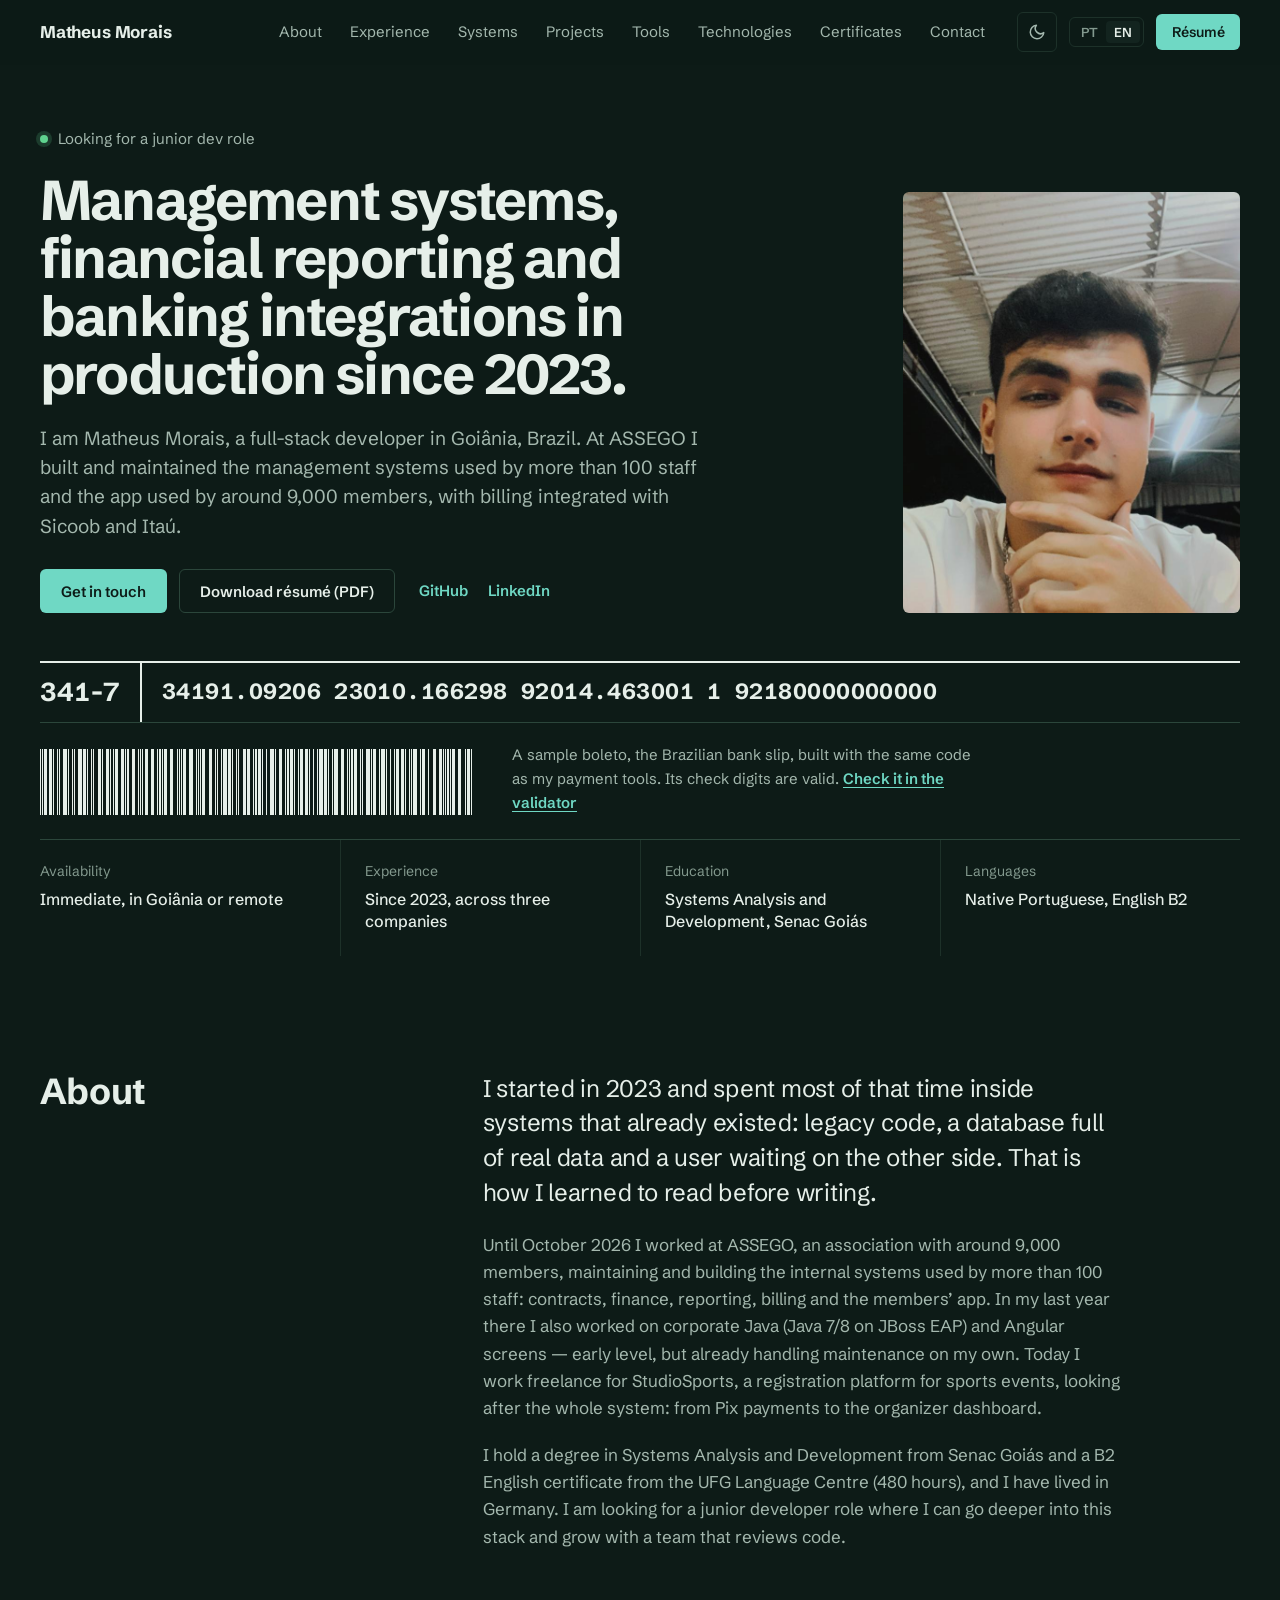
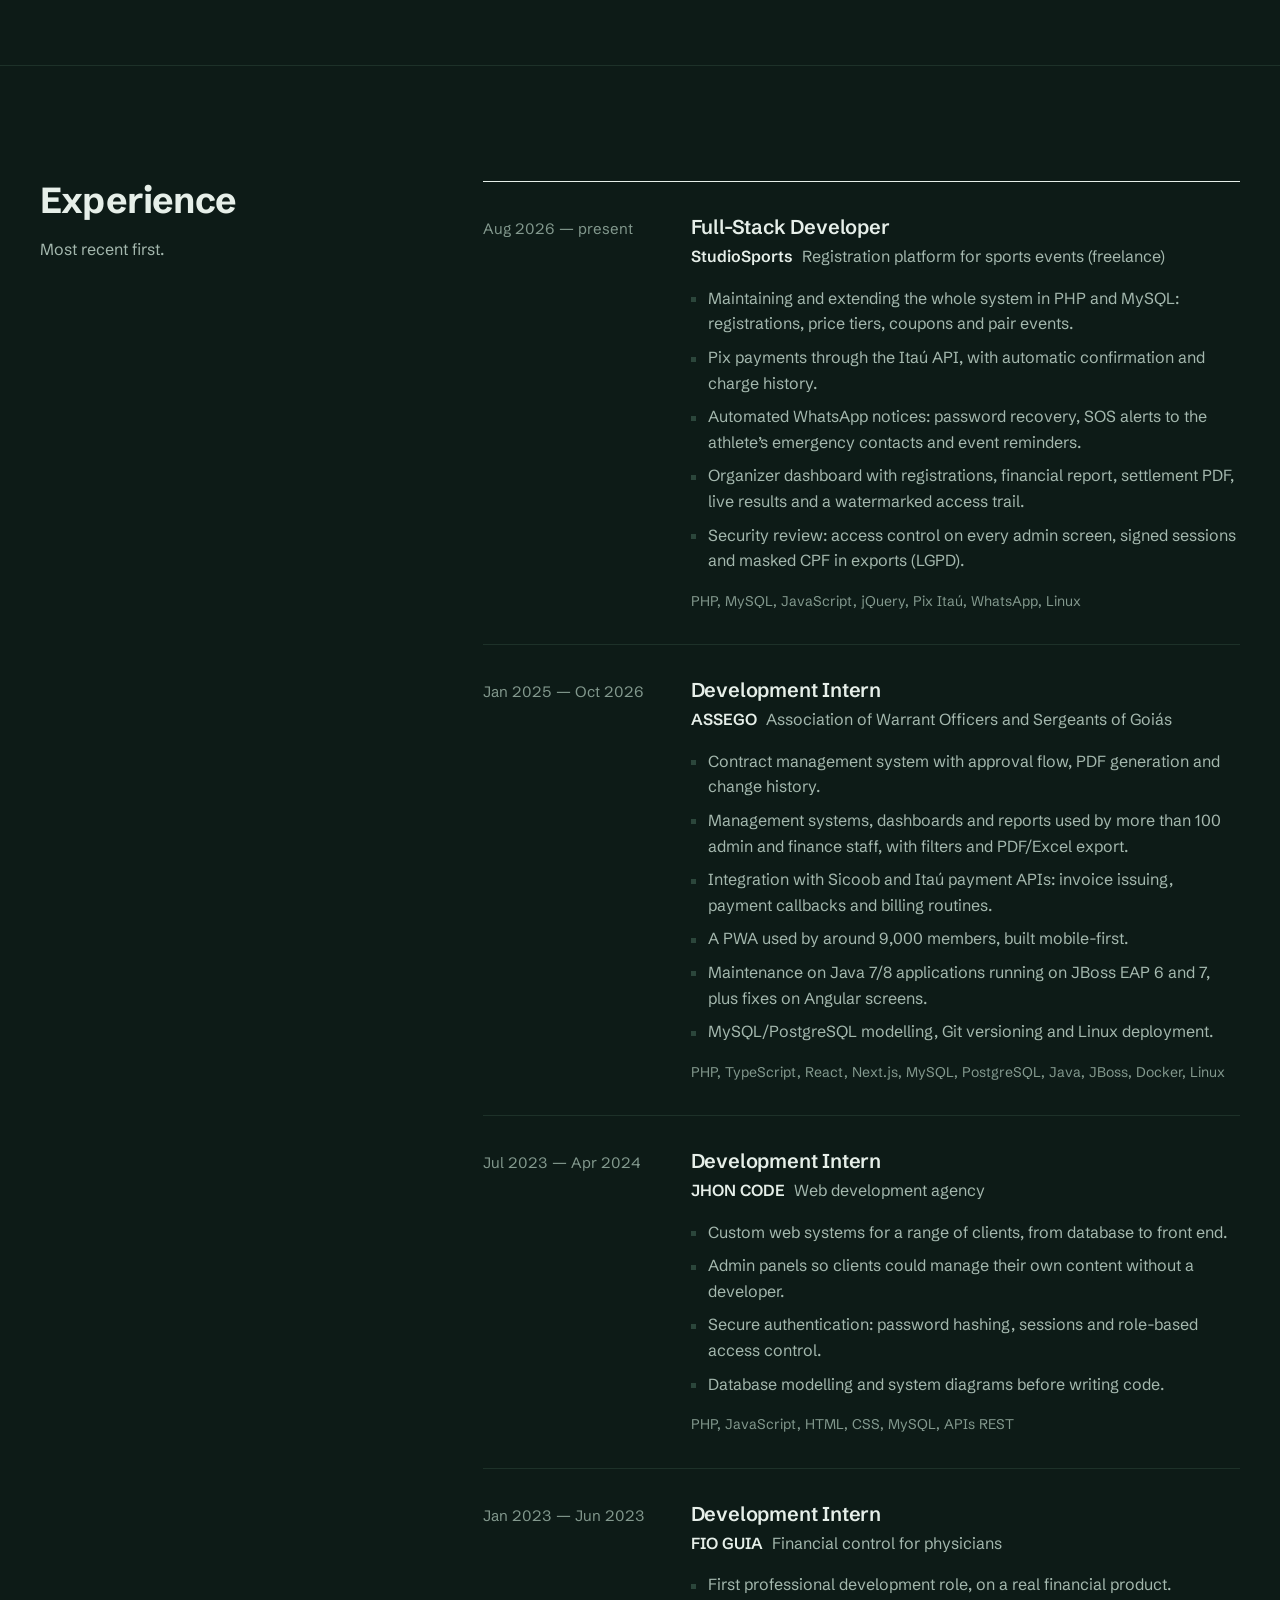
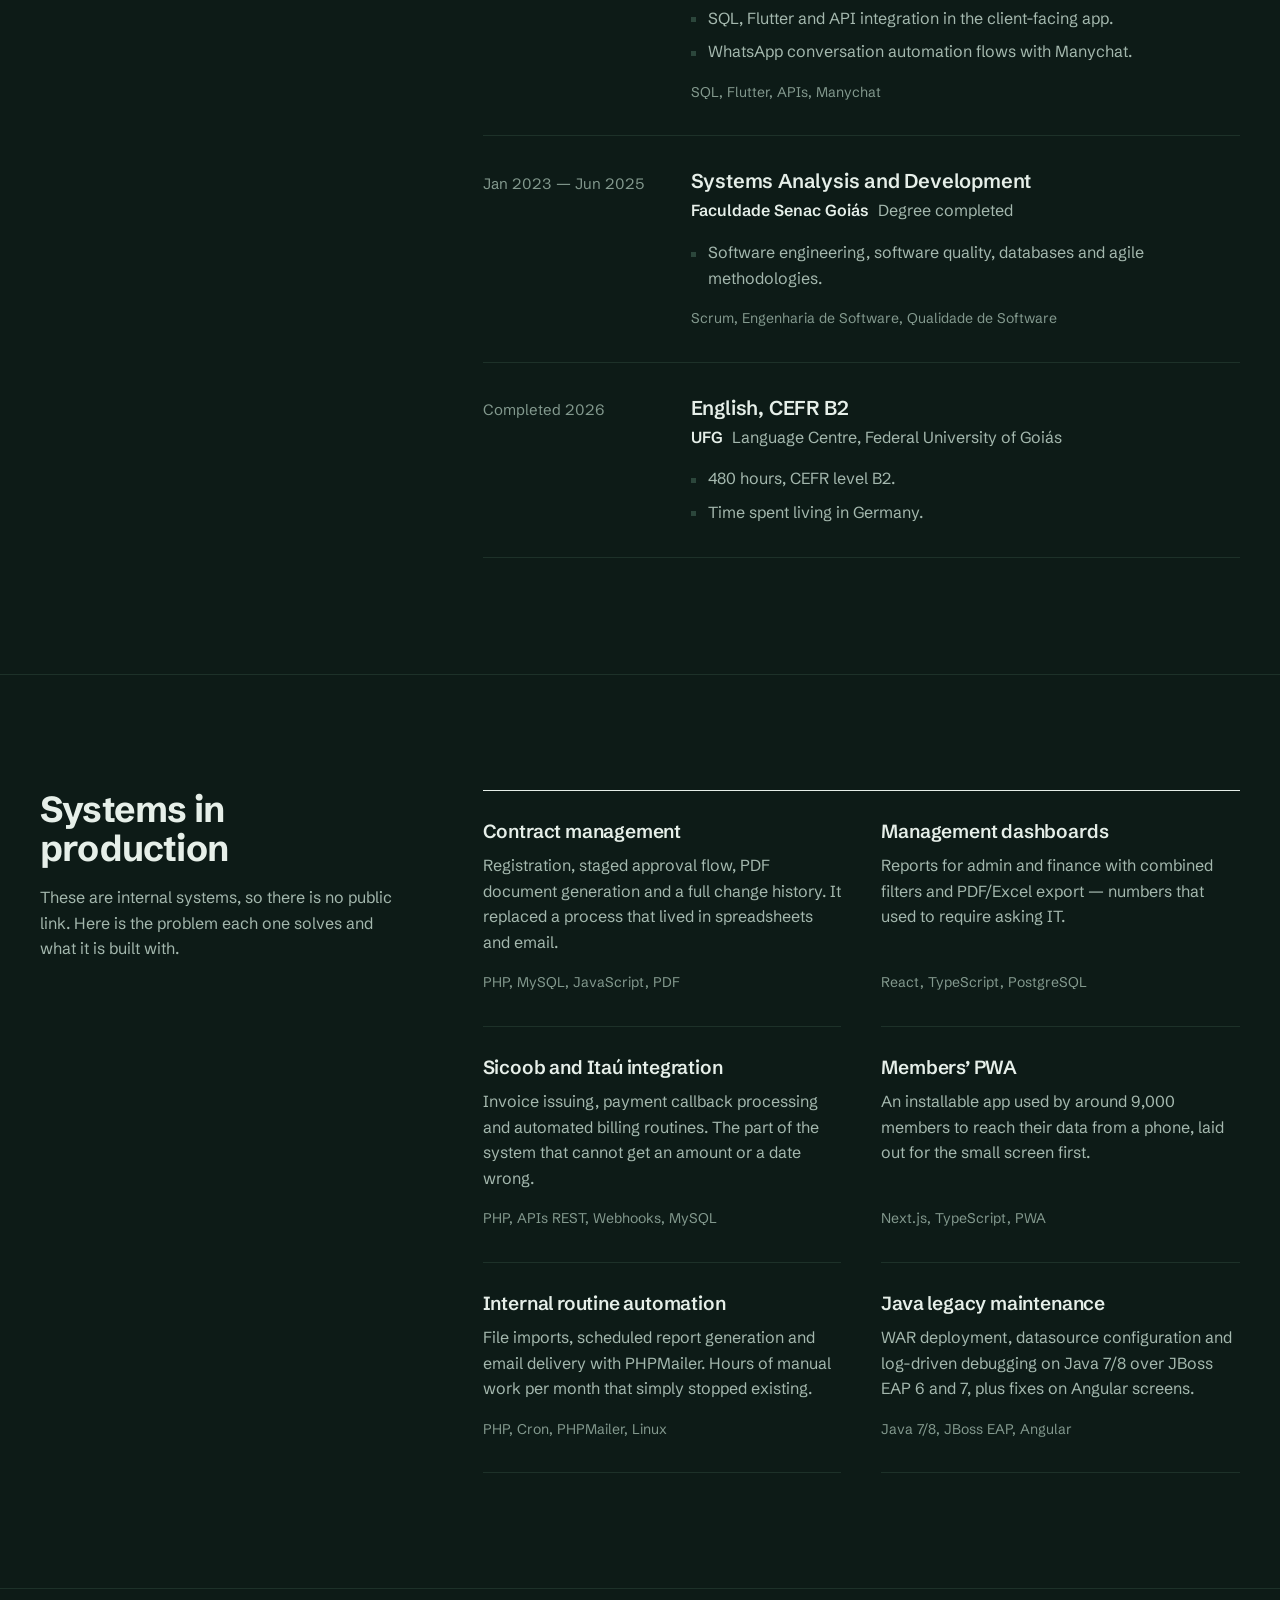
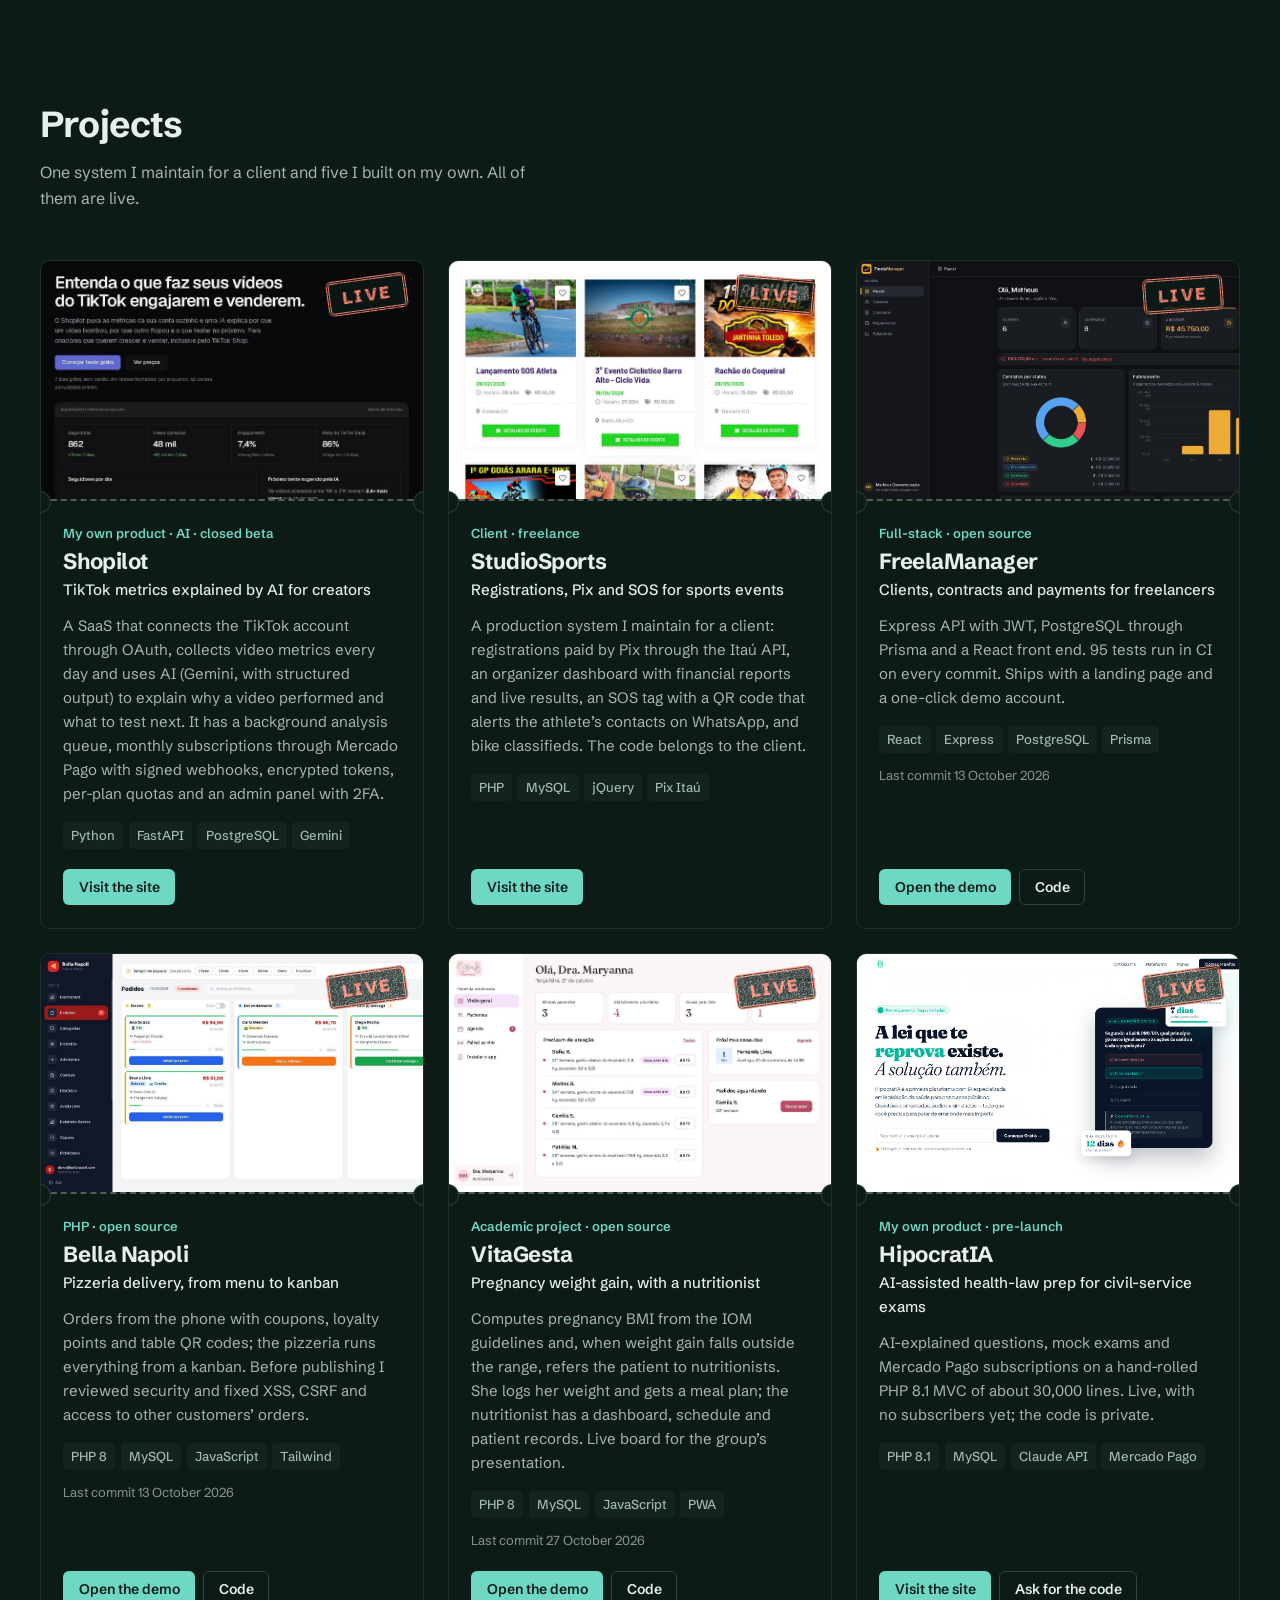
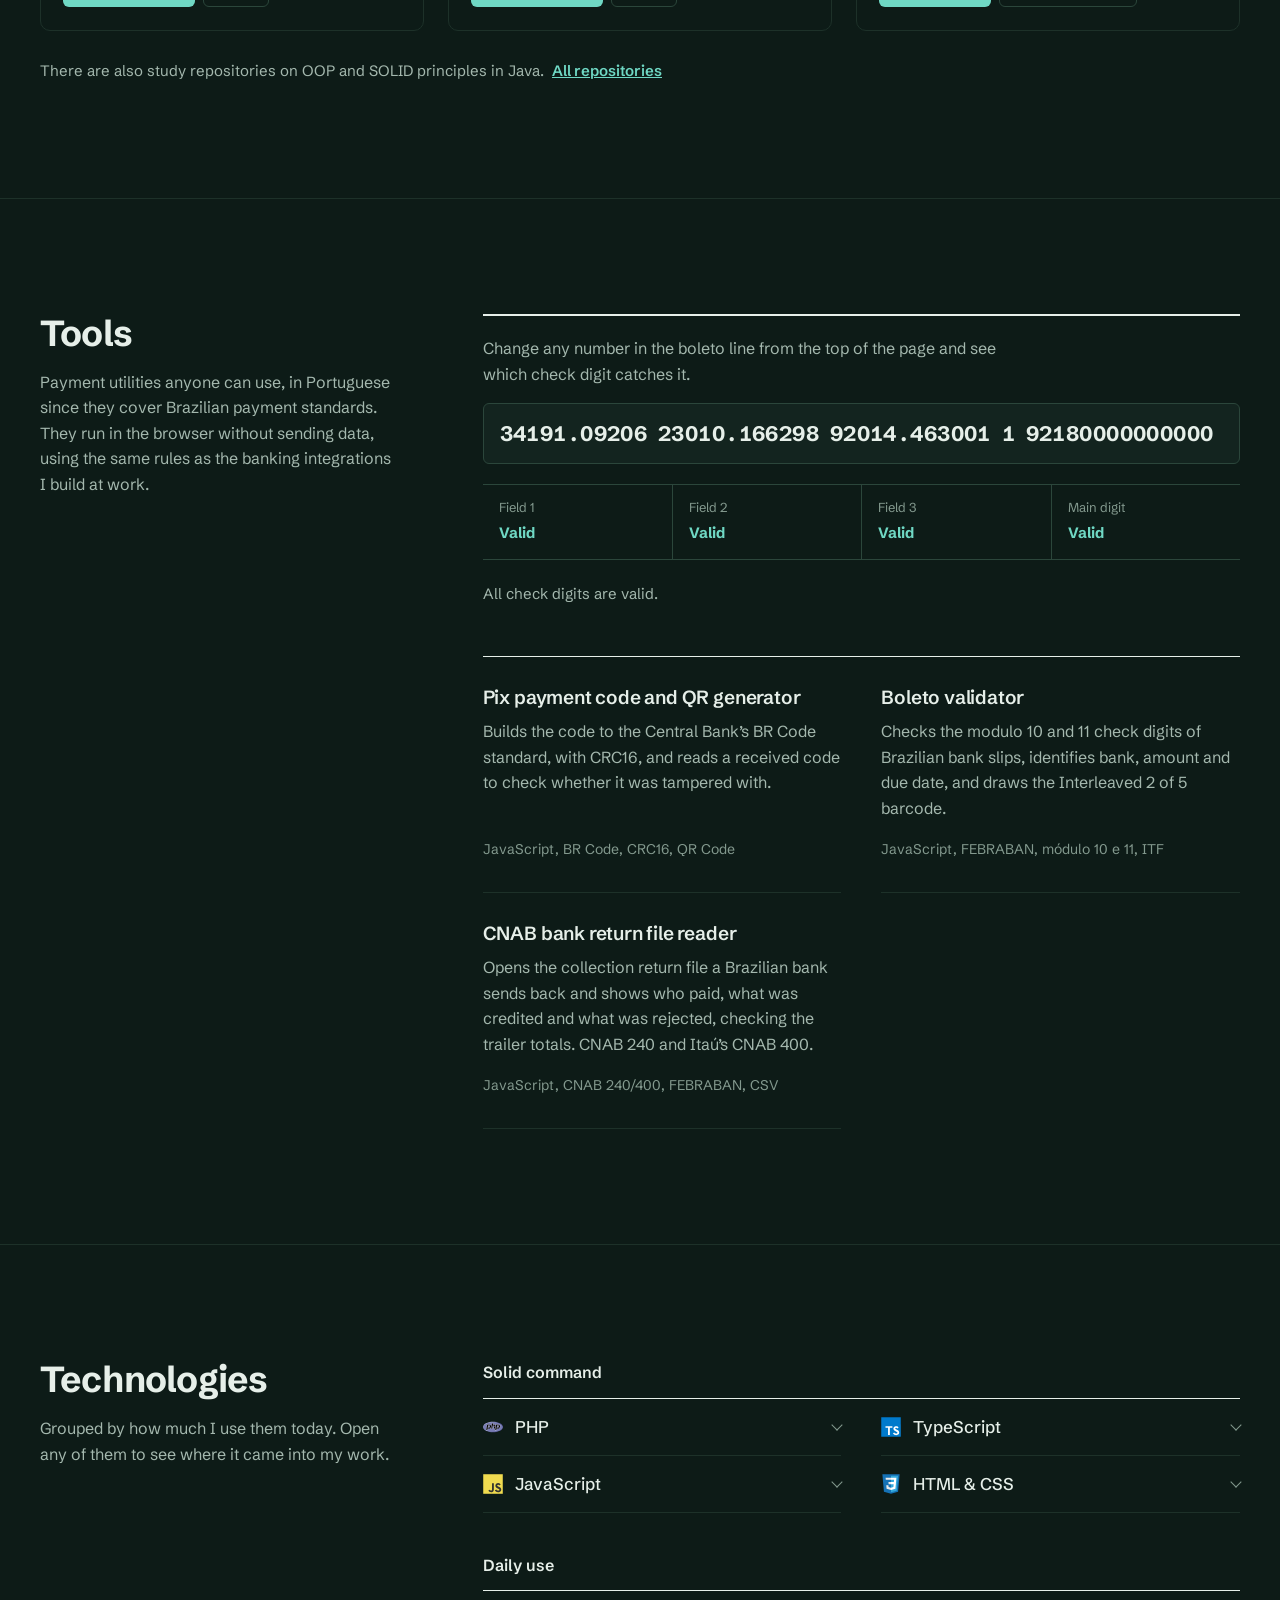
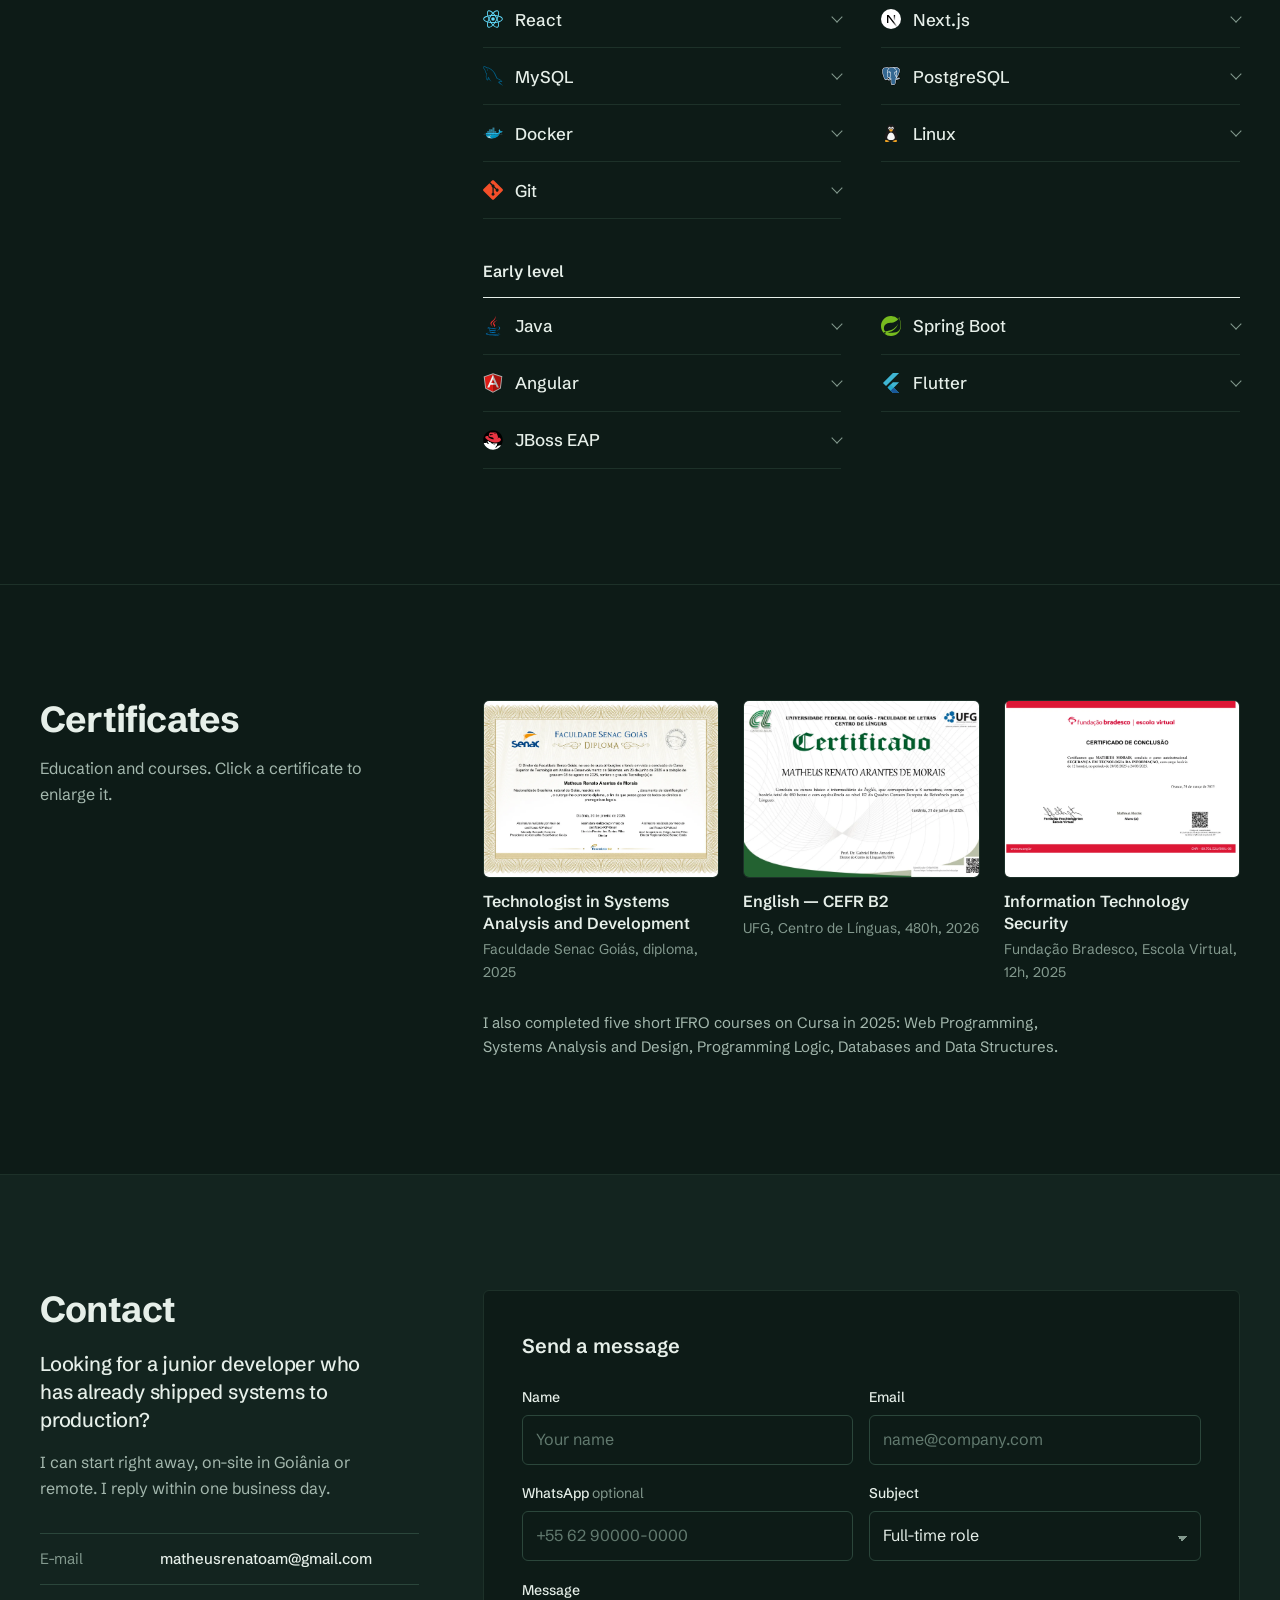
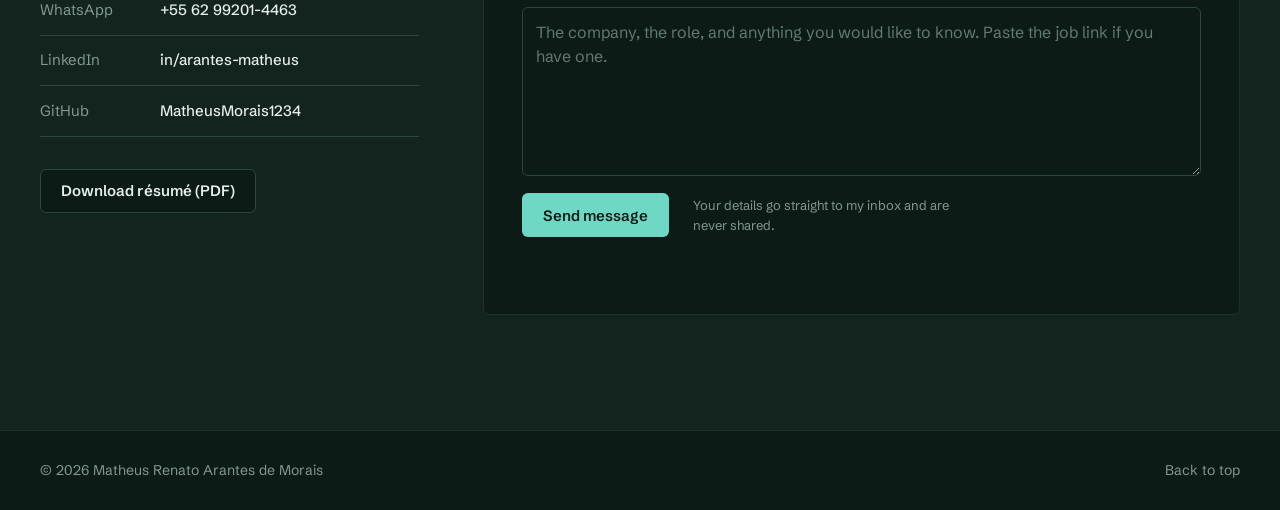
==== commit b0b3160f: "Portfólio: Shopilot e VitaGesta nos projetos Cards novos com print, texto PT/EN e stack; subtítulo d" ====
--- a/index.html
+++ b/index.html
@@ -31,9 +31,9 @@
 <link rel="apple-touch-icon" href="assets/img/apple-touch-icon.png">
 
 <link rel="preload" as="font" type="font/woff2" crossorigin href="assets/fonts/schibsted-grotesk-latin.woff2">
-<link rel="stylesheet" href="assets/css/fonts.css?v=20261026">
-<link rel="stylesheet" href="assets/css/style.css?v=20261026">
-<script src="assets/js/theme.js?v=20261026"></script>
+<link rel="stylesheet" href="assets/css/fonts.css?v=20261028">
+<link rel="stylesheet" href="assets/css/style.css?v=20261028">
+<script src="assets/js/theme.js?v=20261028"></script>
 
 <script type="application/ld+json">
 {
@@ -78,7 +78,7 @@
         <span class="lang__opt is-on" data-lang="pt">PT</span>
         <span class="lang__opt" data-lang="en">EN</span>
       </button>
-      <a class="btn btn--sm btn--solid js-cv nav__cv" href="assets/Curriculo_Matheus_Renato.pdf?v=20261026" download="Matheus-Morais-Curriculo.pdf" data-i18n="nav.cv">Currículo</a>
+      <a class="btn btn--sm btn--solid js-cv nav__cv" href="assets/Curriculo_Matheus_Renato.pdf?v=20261028" download="Matheus-Morais-Curriculo.pdf" data-i18n="nav.cv">Currículo</a>
       <button class="burger" id="burger" type="button" aria-label="Menu" aria-expanded="false" aria-controls="menu">
         <i aria-hidden="true"></i><i aria-hidden="true"></i>
       </button>
@@ -99,7 +99,7 @@
     <a href="#certificados" data-i18n="nav.certs">Certificados</a>
     <a href="#contato" data-i18n="nav.cta">Contato</a>
   </nav>
-  <a class="btn btn--solid js-cv" href="assets/Curriculo_Matheus_Renato.pdf?v=20261026" download="Matheus-Morais-Curriculo.pdf" data-i18n="hero.ctaSecondary">Baixar currículo (PDF)</a>
+  <a class="btn btn--solid js-cv" href="assets/Curriculo_Matheus_Renato.pdf?v=20261028" download="Matheus-Morais-Curriculo.pdf" data-i18n="hero.ctaSecondary">Baixar currículo (PDF)</a>
 </div>
 
 <main id="main">
@@ -113,7 +113,7 @@
       <p class="hero__lede" data-i18n="hero.lede">Sou Matheus Morais, desenvolvedor full-stack em Goiânia. Na ASSEGO, criei e mantive os sistemas de gestão usados por mais de 100 funcionários e o aplicativo de cerca de 9 mil associados, com cobrança integrada ao Sicoob e ao Itaú.</p>
       <div class="hero__cta">
         <a class="btn btn--solid" href="#contato" data-i18n="hero.ctaPrimary">Entrar em contato</a>
-        <a class="btn btn--line js-cv" href="assets/Curriculo_Matheus_Renato.pdf?v=20261026" download="Matheus-Morais-Curriculo.pdf" data-i18n="hero.ctaSecondary">Baixar currículo (PDF)</a>
+        <a class="btn btn--line js-cv" href="assets/Curriculo_Matheus_Renato.pdf?v=20261028" download="Matheus-Morais-Curriculo.pdf" data-i18n="hero.ctaSecondary">Baixar currículo (PDF)</a>
         <p class="hero__social">
           <a href="https://github.com/MatheusMorais1234" target="_blank" rel="noopener">GitHub</a>
           <a href="https://www.linkedin.com/in/arantes-matheus" target="_blank" rel="noopener">LinkedIn</a>
@@ -280,9 +280,20 @@
   <div class="wrap">
     <header class="phead">
       <h2 class="sec__h" data-i18n="proj.h">Projetos</h2>
-      <p class="sec__sub" data-i18n="proj.sub">Um sistema que mantenho para cliente e três que construí por conta própria. Todos estão no ar.</p>
+      <p class="sec__sub" data-i18n="proj.sub">Um sistema que mantenho para cliente e cinco que construí por conta própria. Todos estão no ar.</p>
     </header>
     <ul class="pgrid" id="projGrid"><!--g:projects-->
+      <li class="pcard">
+        <figure class="pcard__shot"><img src="assets/img/projetos/shopilot.jpg" alt="Página do Shopilot com o título &quot;Entenda o que faz seus vídeos do TikTok engajarem e venderem&quot; e um painel de exemplo com seguidores, views e a sugestão da IA" loading="lazy" width="800" height="500"><span class="pcard__stamp" aria-hidden="true">No ar</span></figure>
+        <div class="pcard__body">
+          <p class="pcard__kicker">Produto próprio · IA · em testes fechados</p>
+          <h3 class="pcard__name">Shopilot</h3>
+          <p class="pcard__tag">Métricas do TikTok explicadas por IA para criadores</p>
+          <p class="pcard__desc">SaaS que conecta a conta do TikTok por OAuth, coleta as métricas dos vídeos todo dia e usa IA (Gemini, com saída estruturada) para explicar por que um vídeo performou e o que testar no próximo. Tem fila de análises em segundo plano, assinatura mensal pelo Mercado Pago com webhook assinado, tokens cifrados, cotas por plano e painel administrativo com 2FA.</p>
+          <ul class="pcard__stack"><li>Python</li><li>FastAPI</li><li>PostgreSQL</li><li>Gemini</li></ul>
+          <div class="pcard__links"><a class="btn btn--sm btn--solid" href="https://shopilot.matheusmorais.com" target="_blank" rel="noopener">Visitar o site</a></div>
+        </div>
+      </li>
       <li class="pcard">
         <figure class="pcard__shot"><img src="assets/img/projetos/studiosports.jpg" alt="Página de eventos da StudioSports com cards de provas de ciclismo, data, horário e cidade" loading="lazy" width="800" height="500"><span class="pcard__stamp" aria-hidden="true">No ar</span></figure>
         <div class="pcard__body">
@@ -316,6 +327,18 @@
           <ul class="pcard__stack"><li>PHP 8</li><li>MySQL</li><li>JavaScript</li><li>Tailwind</li></ul>
           <p class="pcard__live" data-live="pizzaria-delivery"></p>
           <div class="pcard__links"><a class="btn btn--sm btn--solid" href="https://pizzaria.matheusmorais.com" target="_blank" rel="noopener">Abrir a demo</a><a class="btn btn--sm btn--line" href="https://github.com/MatheusMorais1234/pizzaria-delivery" target="_blank" rel="noopener">Código</a></div>
+        </div>
+      </li>
+      <li class="pcard">
+        <figure class="pcard__shot"><img src="assets/img/projetos/vitagesta.jpg" alt="Painel da nutricionista no VitaGesta com pacientes que precisam de atenção, próximas consultas e pedidos aguardando resposta" loading="lazy" width="800" height="500"><span class="pcard__stamp" aria-hidden="true">No ar</span></figure>
+        <div class="pcard__body">
+          <p class="pcard__kicker">Trabalho acadêmico · código aberto</p>
+          <h3 class="pcard__name">VitaGesta</h3>
+          <p class="pcard__tag">Ganho de peso na gestação, com nutricionista</p>
+          <p class="pcard__desc">Calcula o IMC gestacional pela recomendação do IOM e, se o ganho sai da faixa, encaminha a gestante a nutricionistas. Ela registra o peso e recebe o plano alimentar; a nutricionista tem painel, agenda e fichas. Painel ao vivo para a apresentação do grupo.</p>
+          <ul class="pcard__stack"><li>PHP 8</li><li>MySQL</li><li>JavaScript</li><li>PWA</li></ul>
+          <p class="pcard__live" data-live="vita-gesta"></p>
+          <div class="pcard__links"><a class="btn btn--sm btn--solid" href="https://vitagesta.matheusmorais.com" target="_blank" rel="noopener">Abrir a demo</a><a class="btn btn--sm btn--line" href="https://github.com/MatheusMorais1234/vita-gesta" target="_blank" rel="noopener">Código</a></div>
         </div>
       </li>
       <li class="pcard">
@@ -549,7 +572,7 @@
         <div><dt>GitHub</dt><dd><a href="https://github.com/MatheusMorais1234" target="_blank" rel="noopener">MatheusMorais1234</a></dd></div>
       </dl>
 
-      <a class="btn btn--line js-cv" id="cvLink" href="assets/Curriculo_Matheus_Renato.pdf?v=20261026" download="Matheus-Morais-Curriculo.pdf" data-i18n="contact.cv">Baixar currículo (PDF)</a>
+      <a class="btn btn--line js-cv" id="cvLink" href="assets/Curriculo_Matheus_Renato.pdf?v=20261028" download="Matheus-Morais-Curriculo.pdf" data-i18n="contact.cv">Baixar currículo (PDF)</a>
     </header>
 
     <div class="sec__body">
@@ -630,10 +653,10 @@
   </button>
 </div>
 
-<script src="assets/js/data.js?v=20261026" defer></script>
-<script src="assets/js/i18n.js?v=20261026" defer></script>
-<script src="assets/js/ferramentas/pagamentos.js?v=20261026" defer></script>
-<script src="assets/js/render.js?v=20261026" defer></script>
-<script src="assets/js/main.js?v=20261026" defer></script>
+<script src="assets/js/data.js?v=20261028" defer></script>
+<script src="assets/js/i18n.js?v=20261028" defer></script>
+<script src="assets/js/ferramentas/pagamentos.js?v=20261028" defer></script>
+<script src="assets/js/render.js?v=20261028" defer></script>
+<script src="assets/js/main.js?v=20261028" defer></script>
 </body>
 </html>
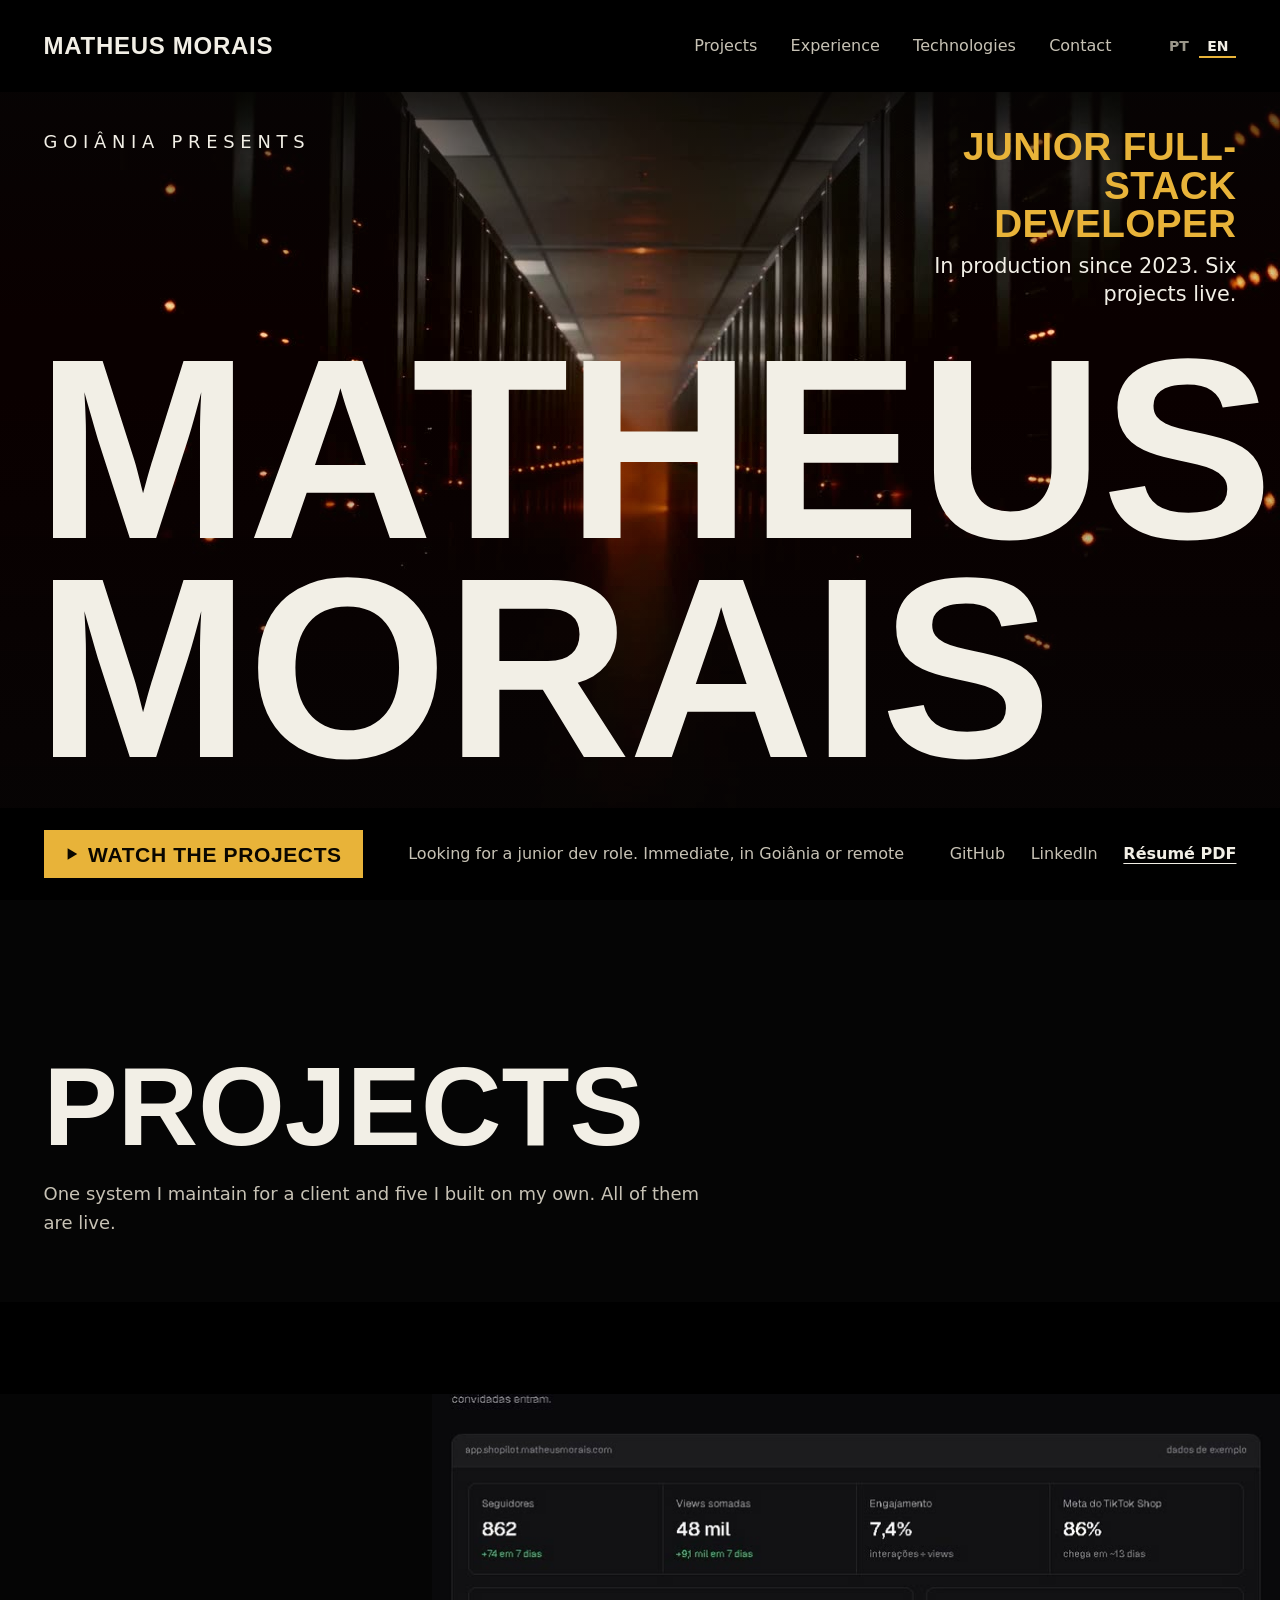
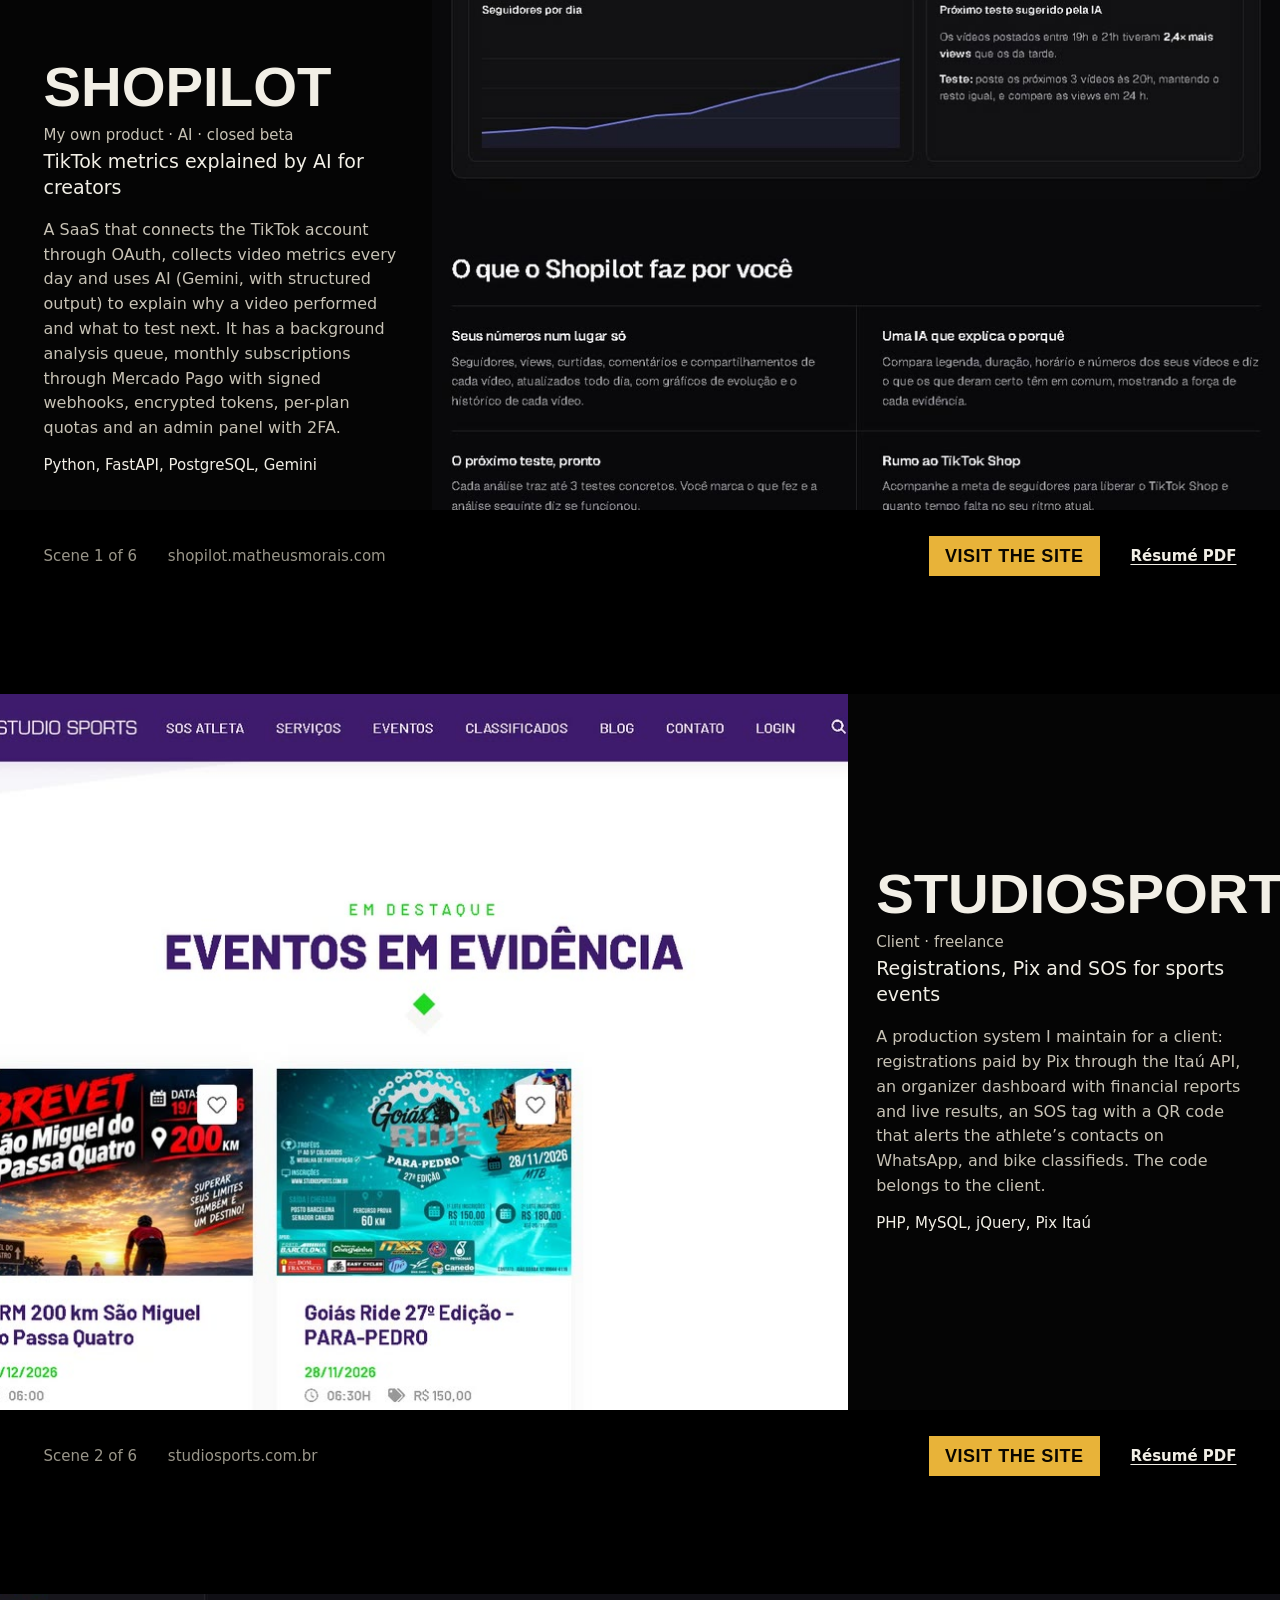
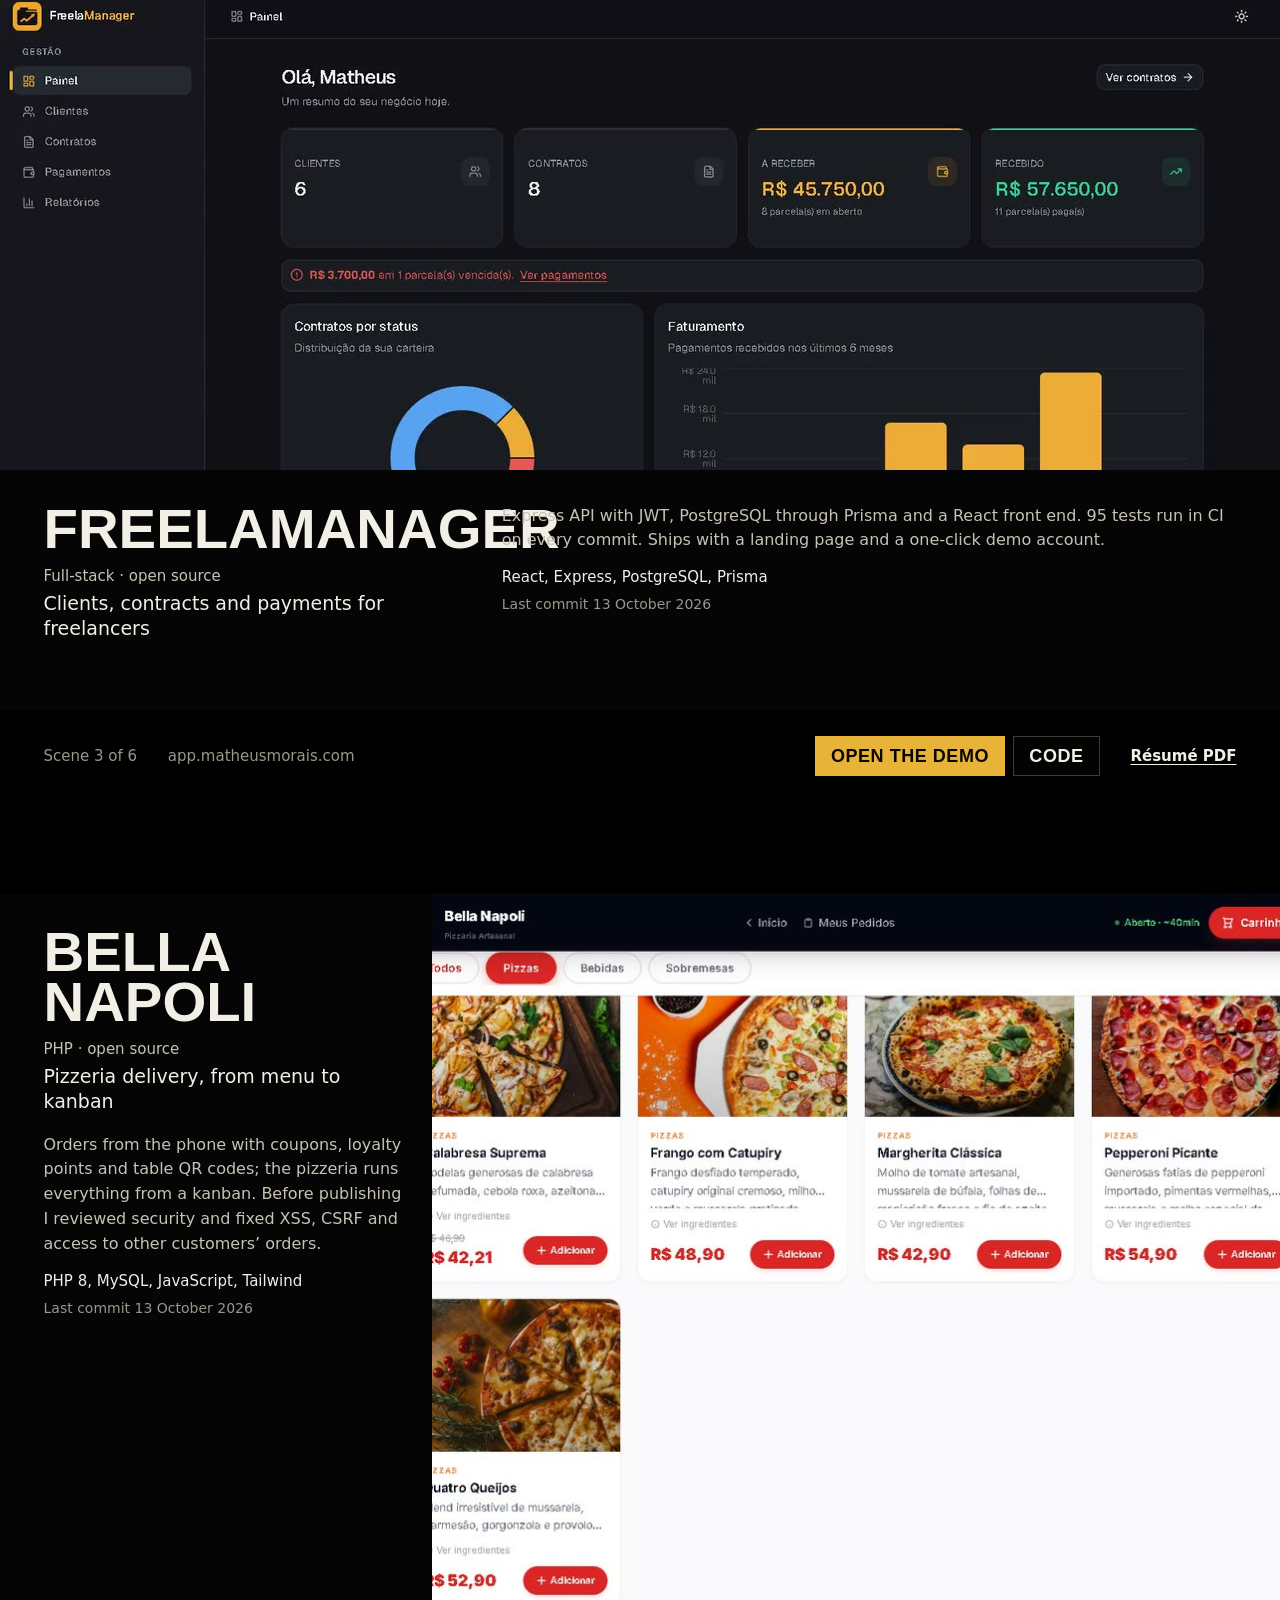
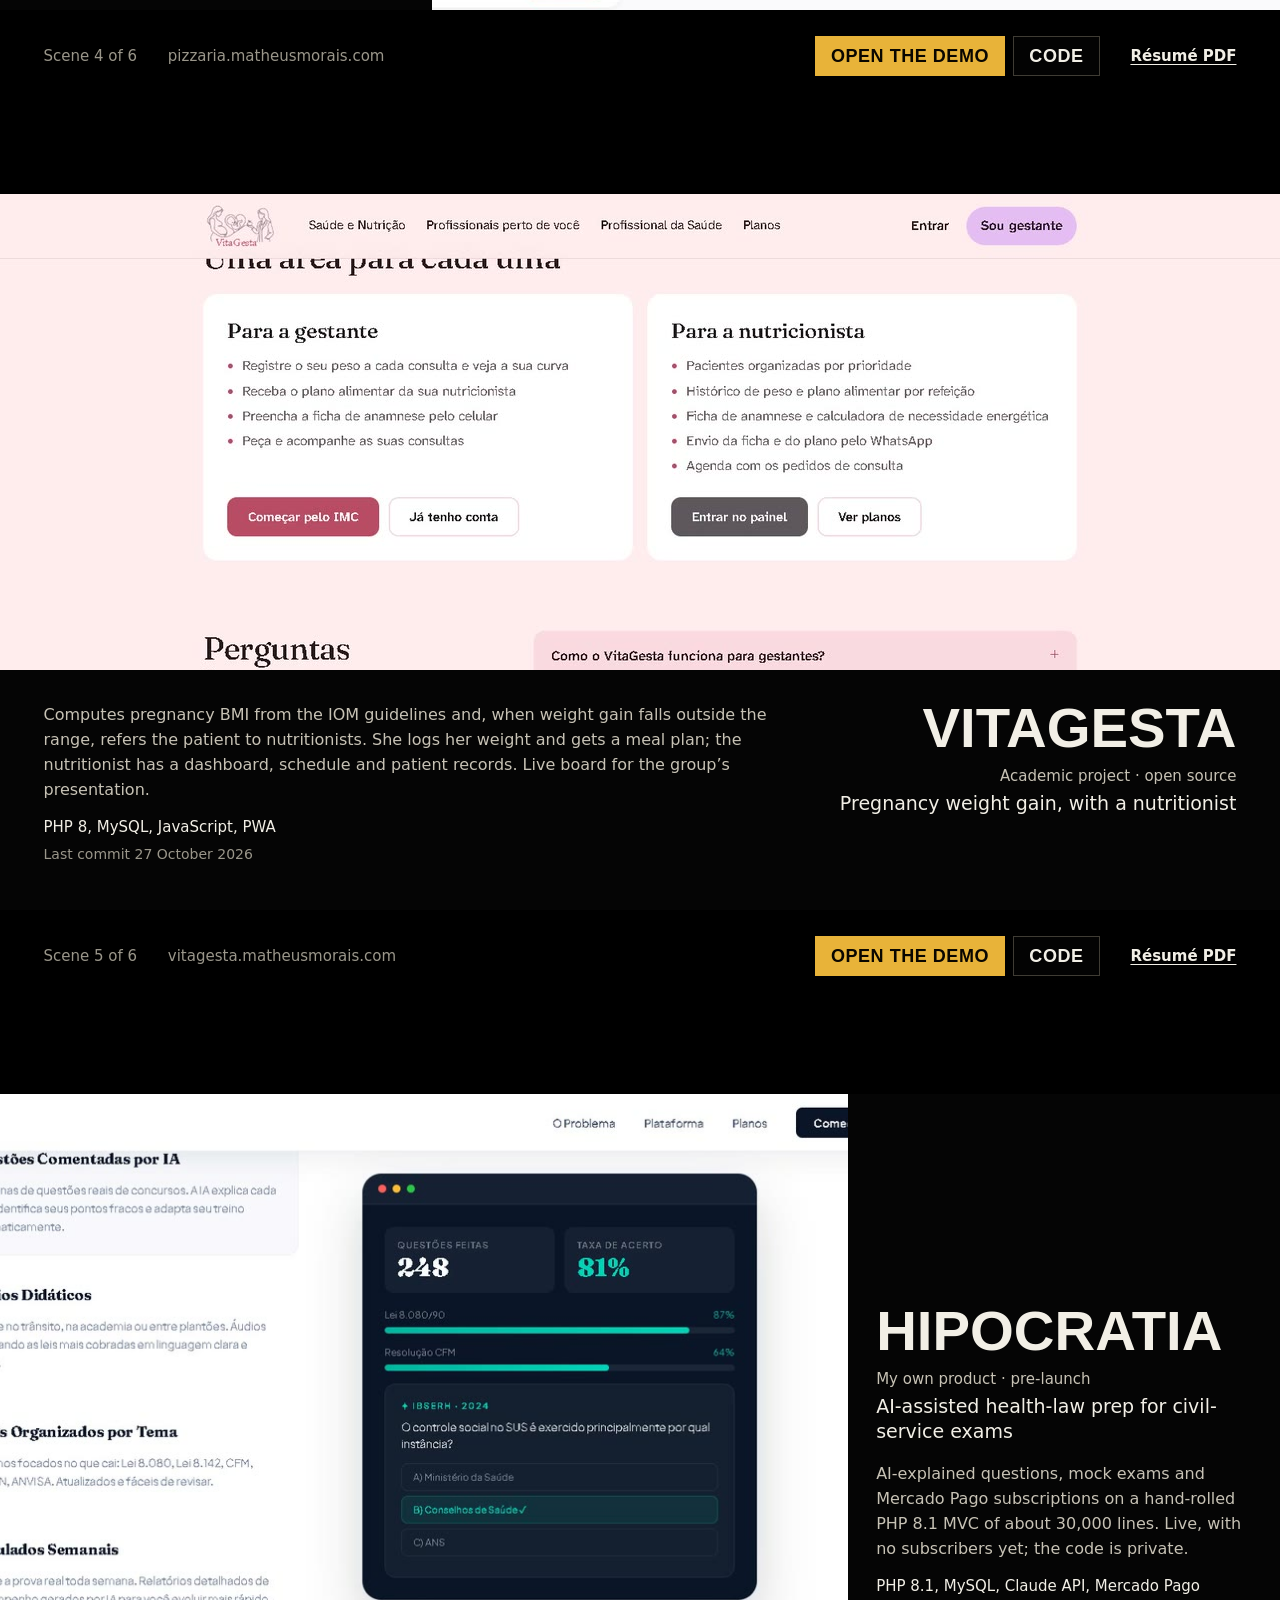
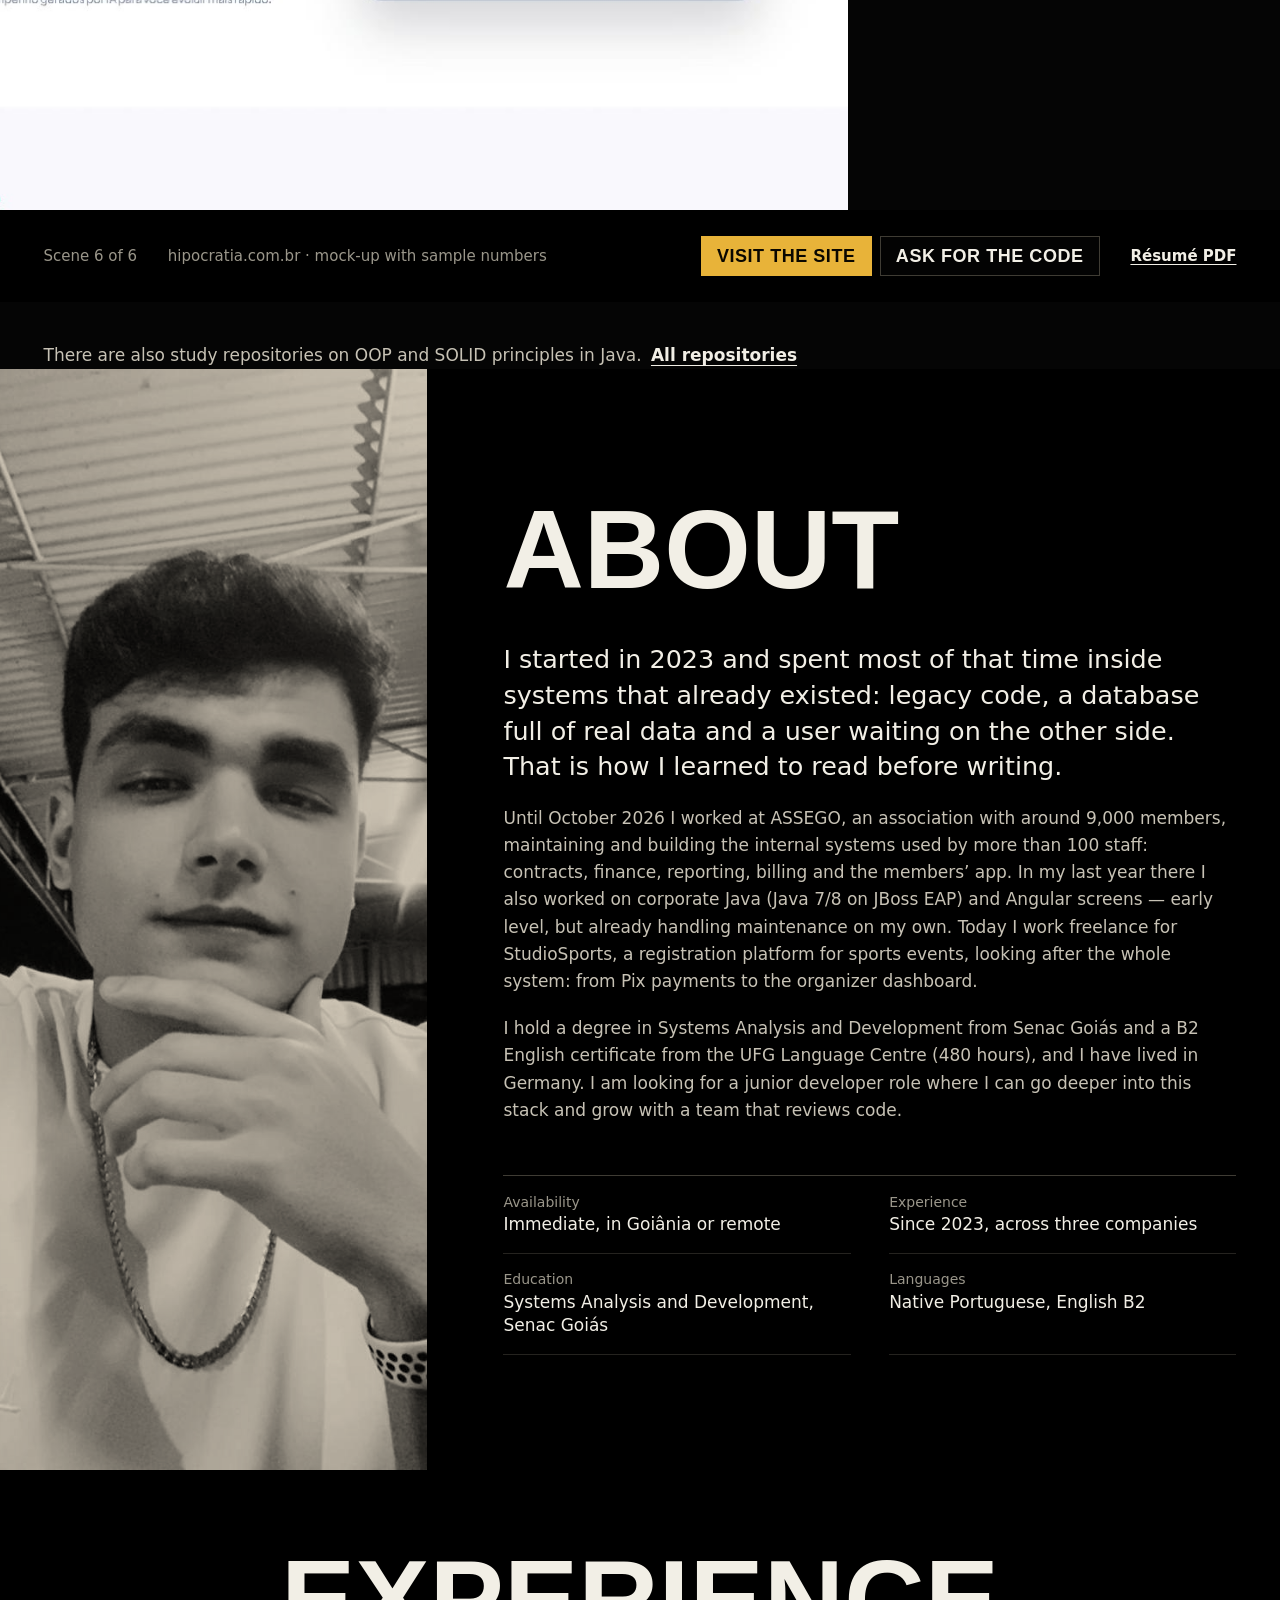
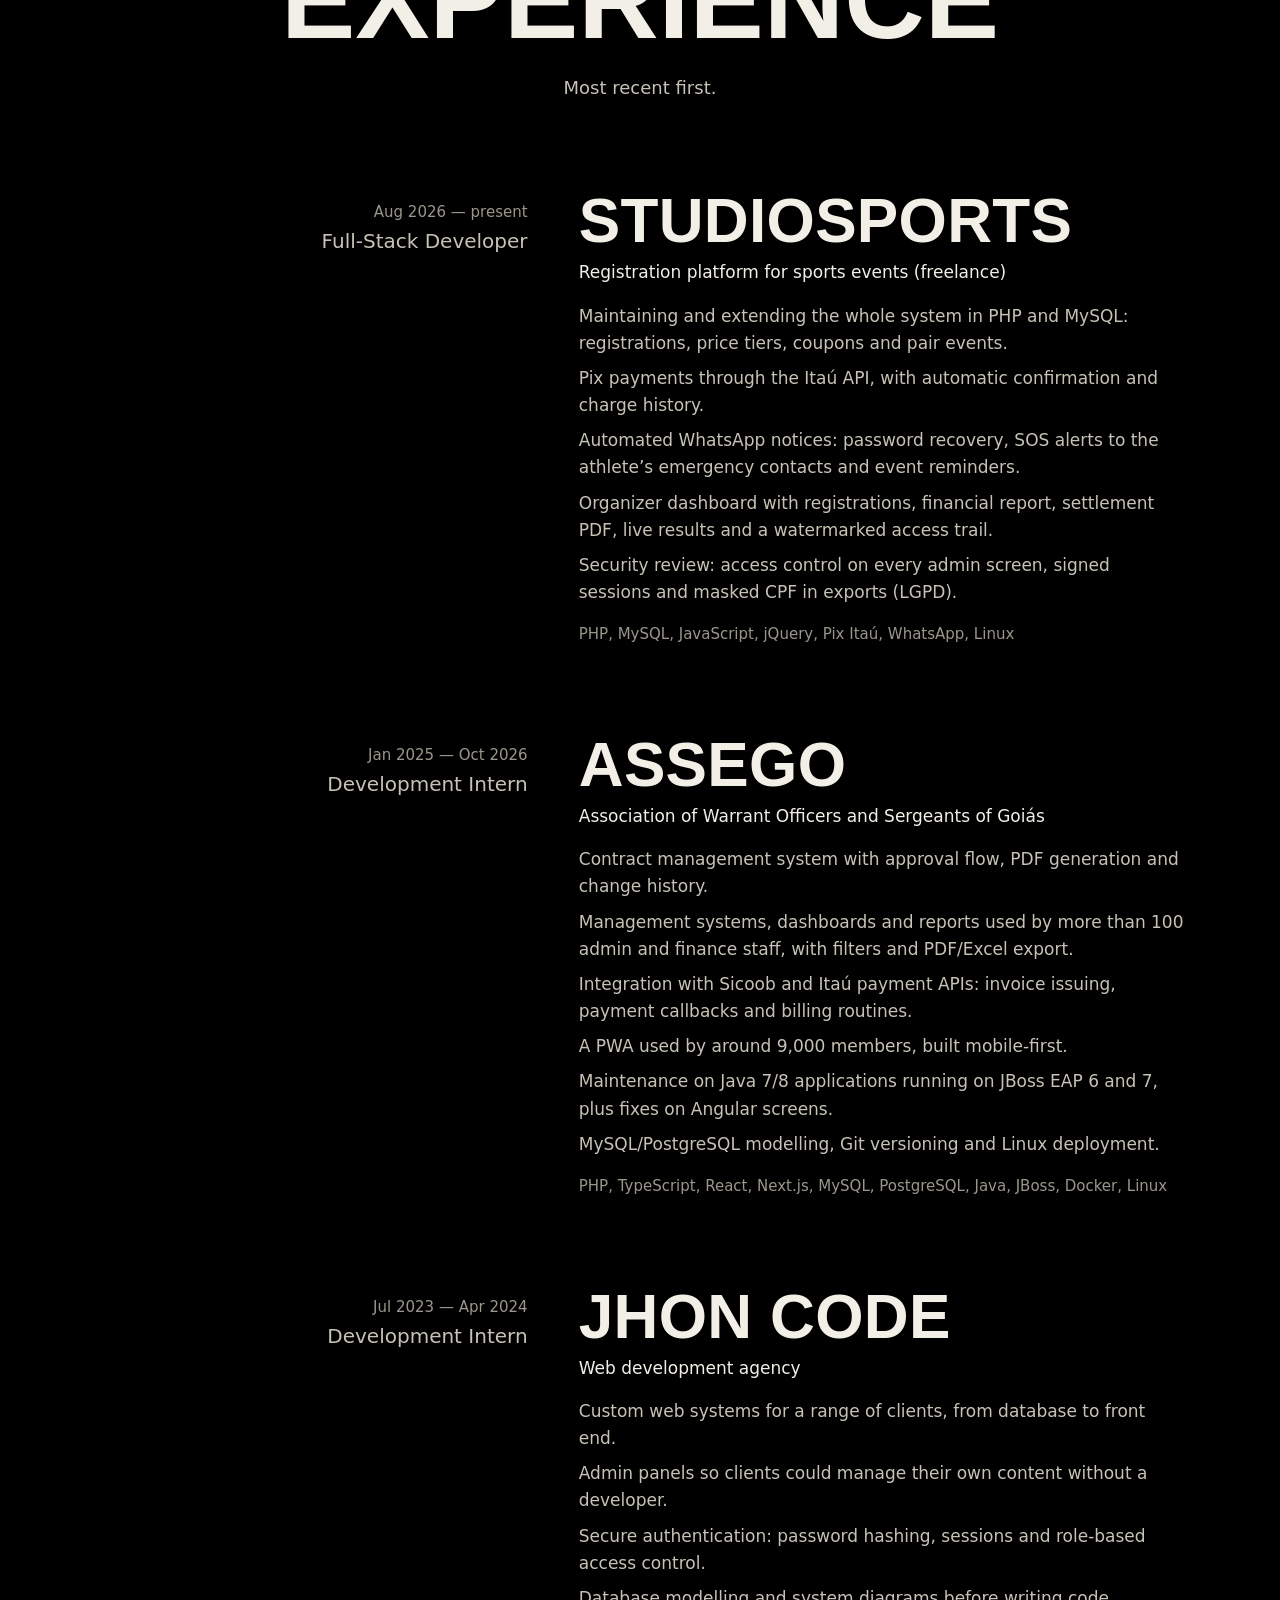
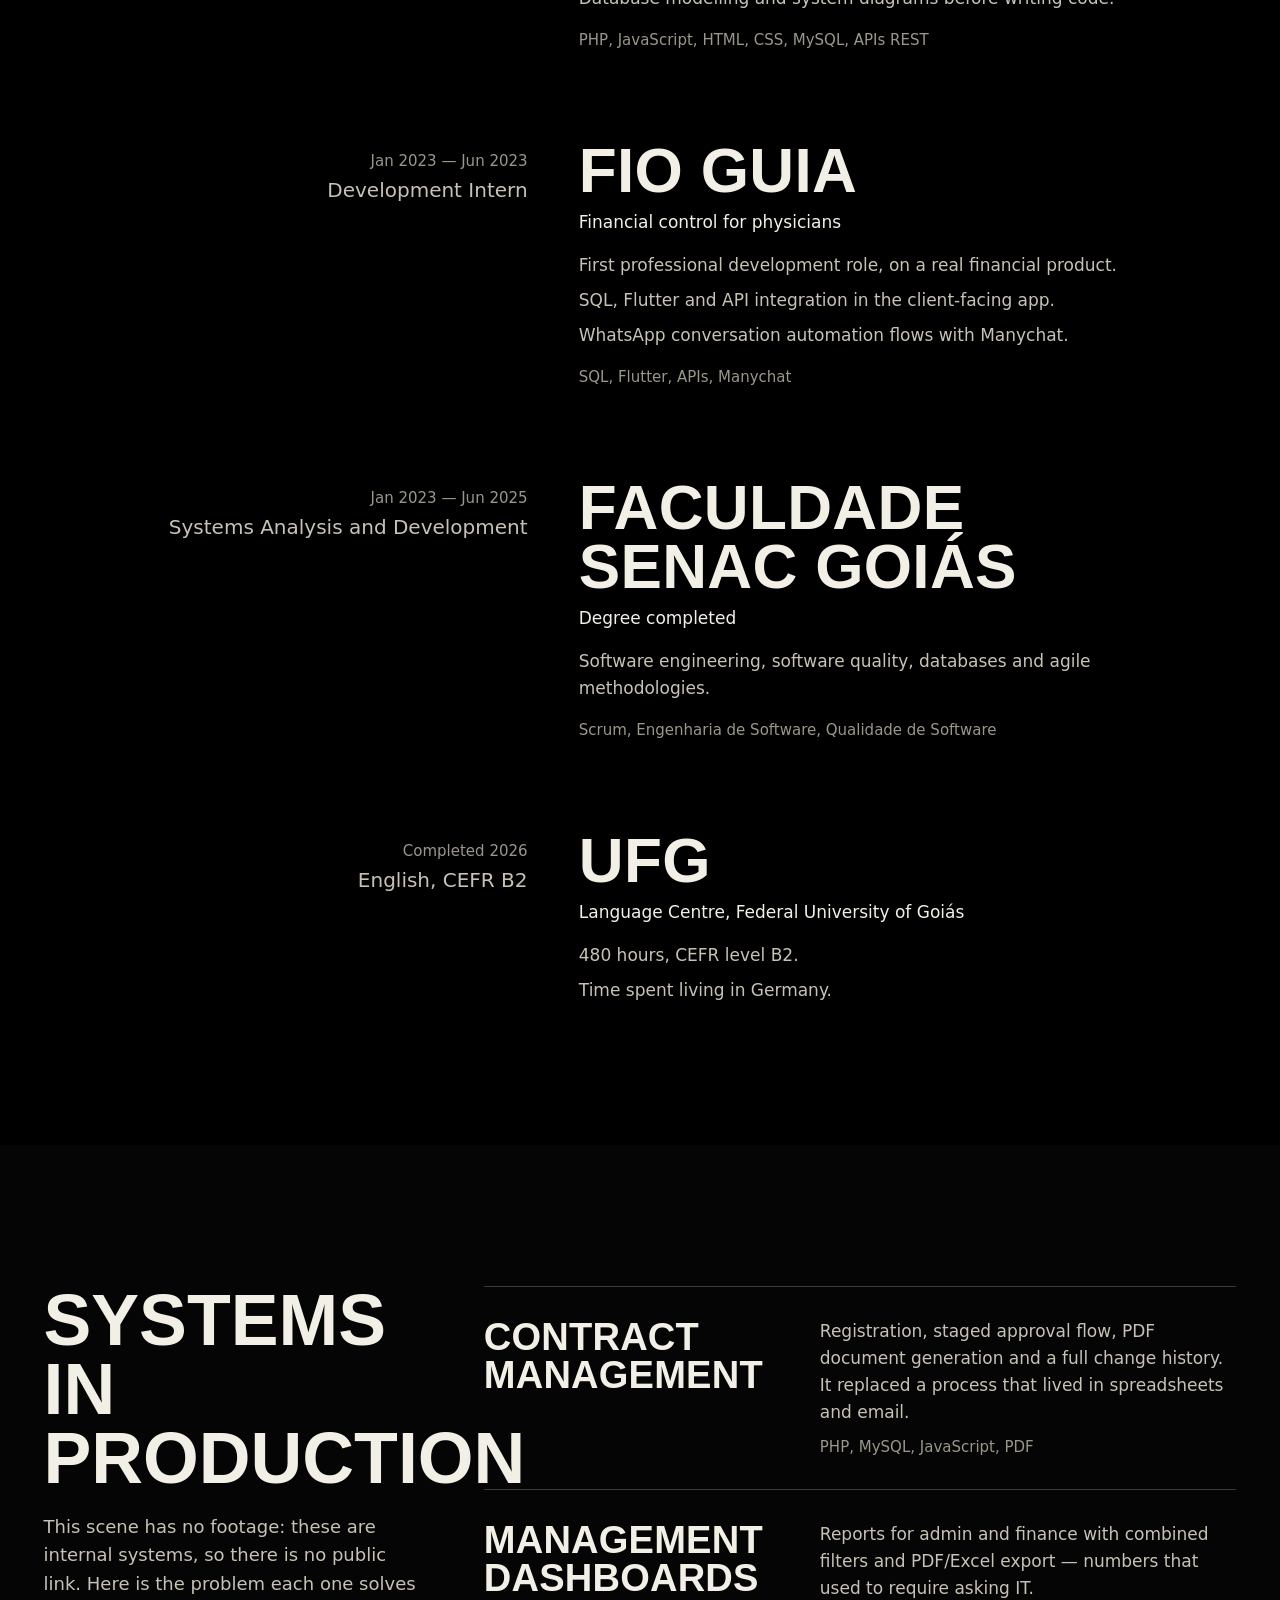
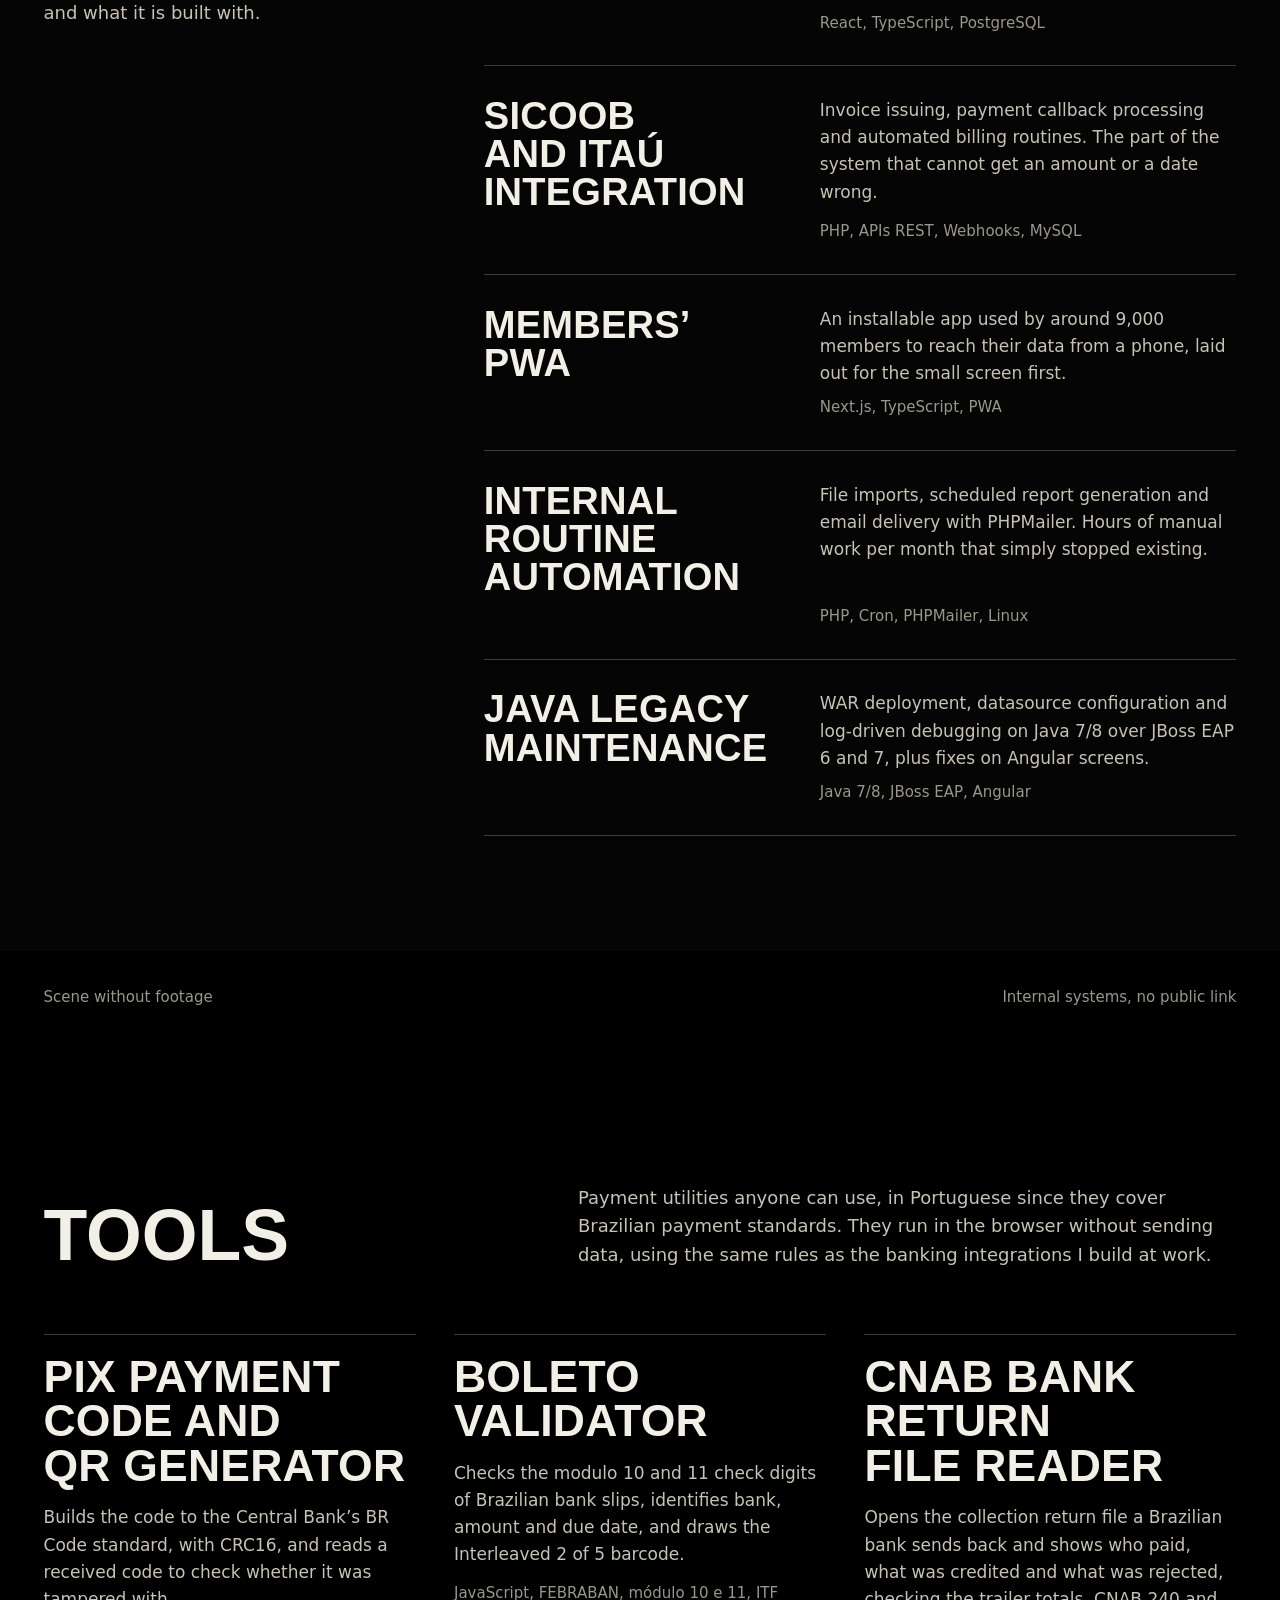
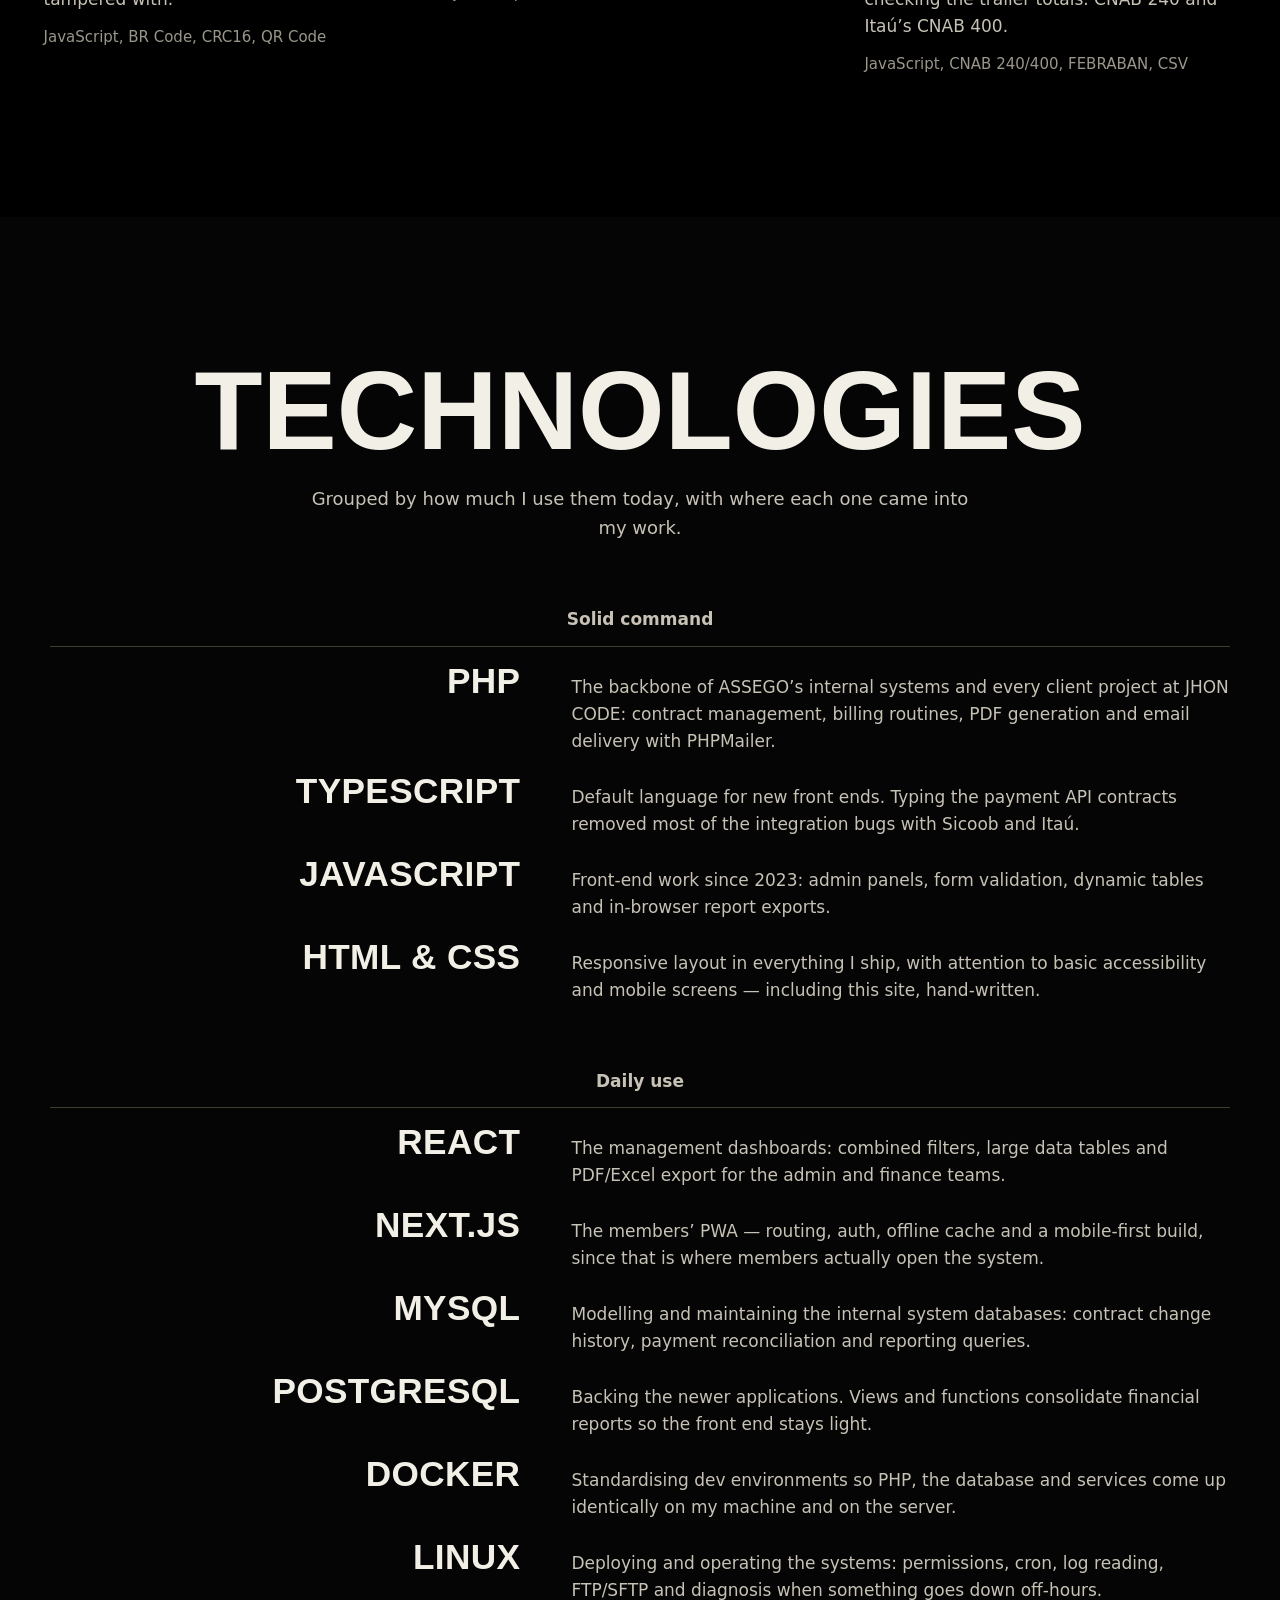
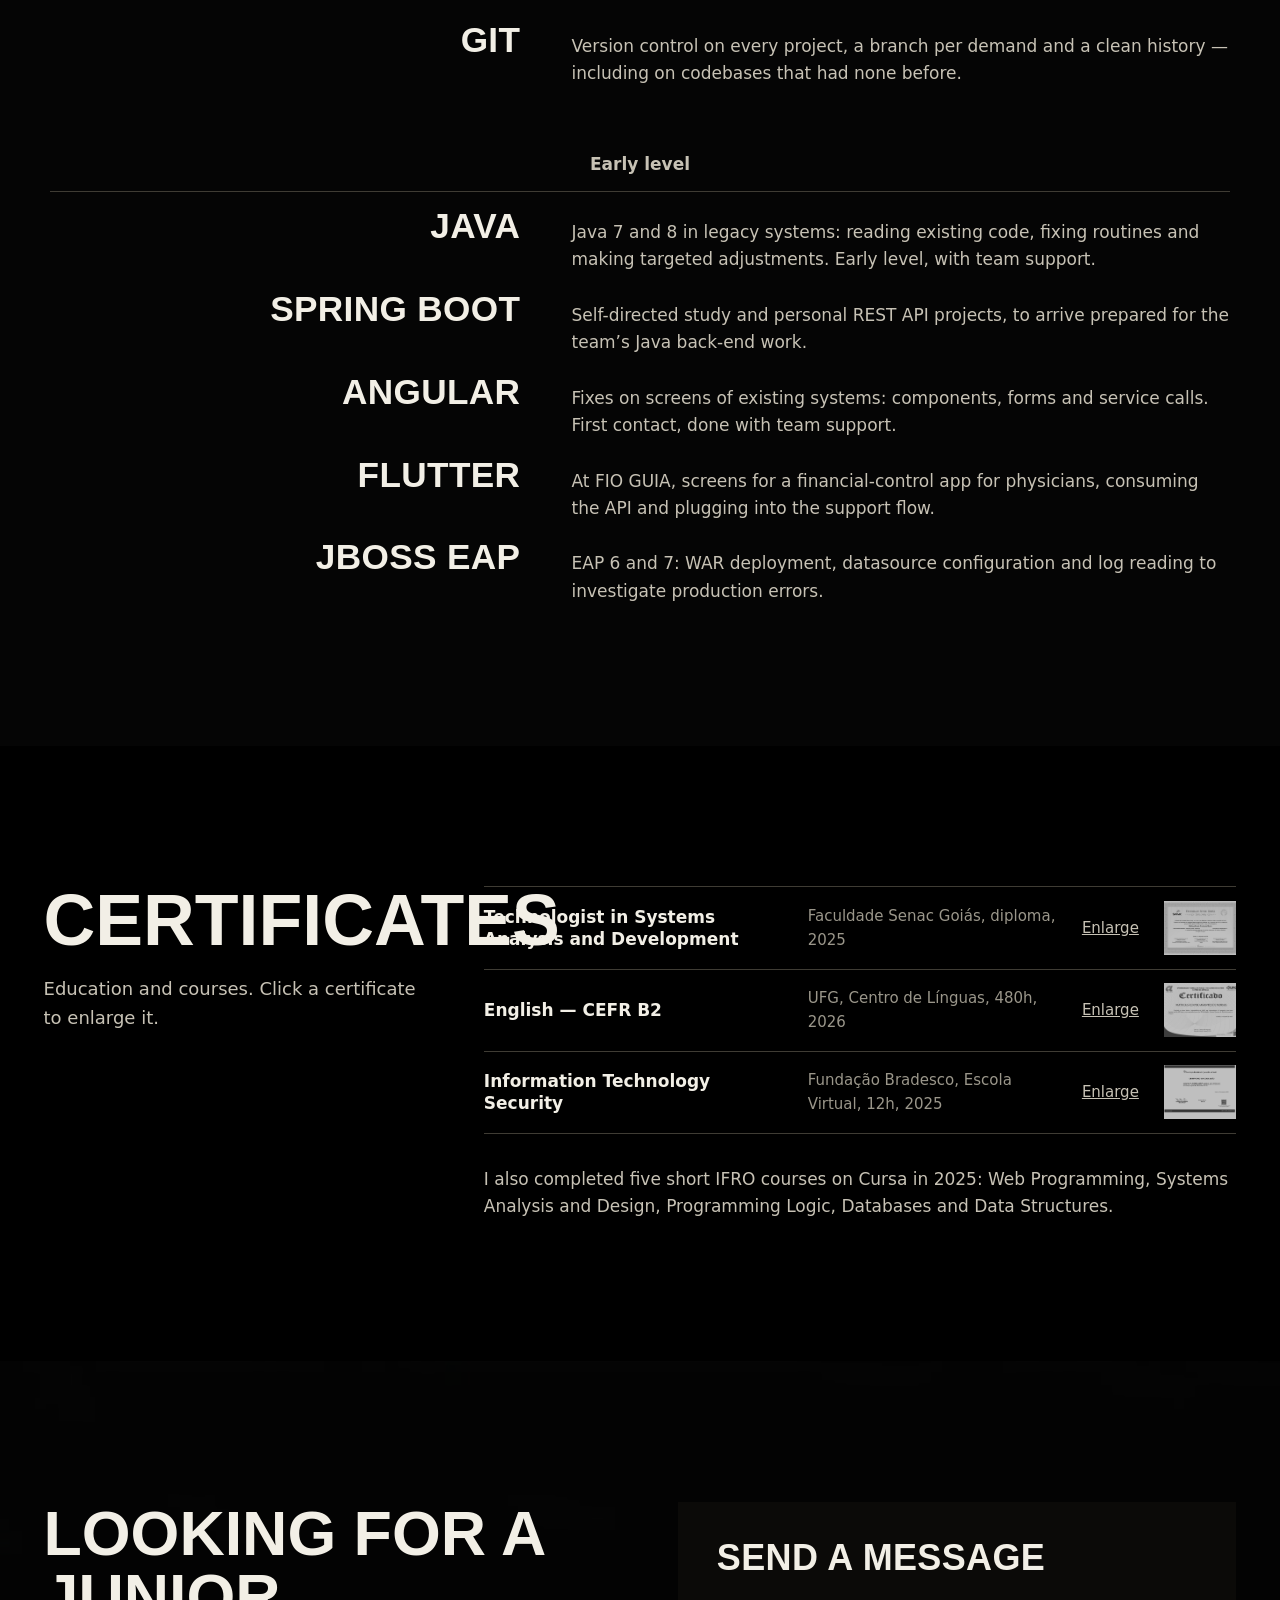
==== commit 1954c4a6: "Portfólio: página inicial como abertura de filme Refaz a página inicial no visual de cinema, com víd" ====
--- a/index.html
+++ b/index.html
@@ -3,7 +3,7 @@
 <head>
 <meta charset="UTF-8">
 <meta name="viewport" content="width=device-width, initial-scale=1.0">
-<title id="docTitle">Matheus Morais — Desenvolvedor Full-Stack</title>
+<title id="docTitle">Matheus Morais — Desenvolvedor Full-Stack Júnior</title>
 <meta name="description" id="docDesc" content="Desenvolvedor full-stack júnior em Goiânia. Sistemas de gestão, dashboards financeiros e integrações de pagamento em produção desde 2023, com PHP, TypeScript, React e Next.js.">
 <meta name="author" content="Matheus Renato Arantes de Morais">
 <link rel="canonical" id="docCanonical" href="https://matheusmorais.com/">
@@ -15,25 +15,27 @@
 
 <meta property="og:type" content="website">
 <meta property="og:url" id="ogUrl" content="https://matheusmorais.com/">
-<meta property="og:title" id="ogTitle" content="Matheus Morais — Desenvolvedor Full-Stack">
+<meta property="og:title" id="ogTitle" content="Matheus Morais — Desenvolvedor Full-Stack Júnior">
 <meta property="og:description" id="ogDesc" content="Desenvolvedor full-stack júnior em Goiânia. Sistemas de gestão, relatórios financeiros e integrações bancárias em produção desde 2023.">
 <meta property="og:image" content="https://matheusmorais.com/assets/img/og.jpg">
 <meta property="og:image:width" content="1200">
 <meta property="og:image:height" content="630">
-<meta property="og:image:alt" content="Matheus Morais — Desenvolvedor Full-Stack">
+<meta property="og:image:alt" content="Matheus Morais — Desenvolvedor Full-Stack Júnior">
 <meta property="og:locale" id="ogLocale" content="pt_BR">
 <meta property="og:locale:alternate" content="en_US">
 <meta property="og:site_name" content="Matheus Morais">
 <meta name="twitter:card" content="summary_large_image">
-<meta name="theme-color" content="#0d1b17">
+<meta name="theme-color" content="#050505">
+<meta name="color-scheme" content="dark">
 
 <link rel="icon" href="assets/img/favicon.svg" type="image/svg+xml">
 <link rel="apple-touch-icon" href="assets/img/apple-touch-icon.png">
 
-<link rel="preload" as="font" type="font/woff2" crossorigin href="assets/fonts/schibsted-grotesk-latin.woff2">
-<link rel="stylesheet" href="assets/css/fonts.css?v=20261028">
-<link rel="stylesheet" href="assets/css/style.css?v=20261028">
-<script src="assets/js/theme.js?v=20261028"></script>
+<link rel="preload" as="font" type="font/woff2" crossorigin href="assets/fonts/big-shoulders-latin.woff2">
+<link rel="stylesheet" href="assets/css/cinema.css?v=20261104">
+<link rel="stylesheet" href="assets/css/cinema-motion.css?v=20261104">
+<!-- A política de segurança do .htaccess bloqueia script em linha: a marca .js vem deste arquivo. -->
+<script src="assets/js/cinema-head.js?v=20261104"></script>
 
 <script type="application/ld+json">
 {
@@ -41,7 +43,7 @@
   "@type": "Person",
   "name": "Matheus Renato Arantes de Morais",
   "alternateName": "Matheus Morais",
-  "jobTitle": "Desenvolvedor Full-Stack",
+  "jobTitle": "Desenvolvedor Full-Stack Júnior",
   "url": "https://matheusmorais.com/",
   "email": "matheusrenatoam@gmail.com",
   "address": { "@type": "PostalAddress", "addressLocality": "Goiânia", "addressRegion": "GO", "addressCountry": "BR" },
@@ -55,48 +57,36 @@
 
 <a class="skip" href="#main" data-i18n="skip">Pular para o conteúdo</a>
 
-<!-- Nav -->
-<header class="nav" id="nav">
-  <div class="wrap nav__in">
-    <a href="#top" class="nav__brand" translate="no">Matheus Morais</a>
-
-    <nav class="nav__links" aria-label="Seções">
-      <a href="#sobre" data-i18n="nav.about">Sobre</a>
-      <a href="#experiencia" data-i18n="nav.path">Experiência</a>
-      <a href="#sistemas" data-i18n="nav.systems">Sistemas</a>
-      <a href="#projetos" data-i18n="nav.work">Projetos</a>
-      <a href="#ferramentas" data-i18n="nav.tools">Ferramentas</a>
-      <!--g:navServices--><!--/g:navServices-->
-      <a href="#tecnologias" data-i18n="nav.stack">Tecnologias</a>
-      <a href="#certificados" data-i18n="nav.certs">Certificados</a>
-      <a href="#contato" data-i18n="nav.cta">Contato</a>
-    </nav>
-
-    <div class="nav__right">
-      <button class="theme" type="button" aria-pressed="false" aria-label="Tema claro" data-i18n-label="theme.light"><svg class="theme__moon" viewBox="0 0 24 24" aria-hidden="true"><path d="M21 12.8A9 9 0 1 1 11.2 3a7 7 0 0 0 9.8 9.8z" fill="none" stroke="currentColor" stroke-width="2" stroke-linejoin="round"/></svg><svg class="theme__sun" viewBox="0 0 24 24" aria-hidden="true"><circle cx="12" cy="12" r="4.5" fill="none" stroke="currentColor" stroke-width="2"/><path d="M12 2v2M12 20v2M4.9 4.9l1.4 1.4M17.7 17.7l1.4 1.4M2 12h2M20 12h2M4.9 19.1l1.4-1.4M17.7 6.3l1.4-1.4" stroke="currentColor" stroke-width="2" stroke-linecap="round"/></svg></button>
-      <button class="lang" id="langToggle" type="button" aria-label="Trocar idioma / Switch language">
-        <span class="lang__opt is-on" data-lang="pt">PT</span>
-        <span class="lang__opt" data-lang="en">EN</span>
-      </button>
-      <a class="btn btn--sm btn--solid js-cv nav__cv" href="assets/Curriculo_Matheus_Renato.pdf?v=20261028" download="Matheus-Morais-Curriculo.pdf" data-i18n="nav.cv">Currículo</a>
-      <button class="burger" id="burger" type="button" aria-label="Menu" aria-expanded="false" aria-controls="menu">
-        <i aria-hidden="true"></i><i aria-hidden="true"></i>
-      </button>
-    </div>
+<!-- Tarja superior: a navegação do filme -->
+<header class="bar bar--top" id="nav">
+  <a href="#top" class="bar__brand" translate="no">Matheus Morais</a>
+
+  <nav class="bar__links" aria-label="Seções">
+    <a href="#projetos" data-i18n="nav.work">Projetos</a>
+    <a href="#experiencia" data-i18n="nav.path">Experiência</a>
+    <a href="#tecnologias" data-i18n="nav.stack">Tecnologias</a>
+    <!--g:navServices--><!--/g:navServices-->
+    <a href="#contato" data-i18n="nav.cta">Contato</a>
+  </nav>
+
+  <div class="bar__right">
+    <button class="lang" id="langToggle" type="button" aria-label="Trocar idioma / Switch language">
+      <span class="lang__opt is-on" data-lang="pt">PT</span>
+      <span class="lang__opt" data-lang="en">EN</span>
+    </button>
+    <button class="burger" id="burger" type="button" aria-label="Menu" aria-expanded="false" aria-controls="menu">
+      <i aria-hidden="true"></i><i aria-hidden="true"></i>
+    </button>
   </div>
 </header>
 
 <!-- Menu mobile -->
 <div class="menu" id="menu" hidden>
   <nav class="menu__links" aria-label="Seções (menu)">
-    <a href="#sobre" data-i18n="nav.about">Sobre</a>
+    <a href="#projetos" data-i18n="nav.work">Projetos</a>
     <a href="#experiencia" data-i18n="nav.path">Experiência</a>
-    <a href="#sistemas" data-i18n="nav.systems">Sistemas</a>
-    <a href="#projetos" data-i18n="nav.work">Projetos</a>
-    <a href="#ferramentas" data-i18n="nav.tools">Ferramentas</a>
+    <a href="#tecnologias" data-i18n="nav.stack">Tecnologias</a>
     <!--g:menuServices--><!--/g:menuServices-->
-    <a href="#tecnologias" data-i18n="nav.stack">Tecnologias</a>
-    <a href="#certificados" data-i18n="nav.certs">Certificados</a>
     <a href="#contato" data-i18n="nav.cta">Contato</a>
   </nav>
   <a class="btn btn--solid js-cv" href="assets/Curriculo_Matheus_Renato.pdf?v=20261028" download="Matheus-Morais-Curriculo.pdf" data-i18n="hero.ctaSecondary">Baixar currículo (PDF)</a>
@@ -104,466 +94,497 @@
 
 <main id="main">
 
-<!-- Hero -->
-<section class="hero" id="top">
-  <div class="wrap hero__grid">
-    <div class="hero__text">
-      <p class="hero__status"><span class="hero__dot" aria-hidden="true"></span><span data-i18n="hero.status">Procurando vaga de dev júnior</span></p>
-      <h1 class="hero__title" data-i18n="hero.title">Sistemas de gestão, relatórios financeiros e integrações bancárias em produção desde 2023.</h1>
-      <p class="hero__lede" data-i18n="hero.lede">Sou Matheus Morais, desenvolvedor full-stack em Goiânia. Na ASSEGO, criei e mantive os sistemas de gestão usados por mais de 100 funcionários e o aplicativo de cerca de 9 mil associados, com cobrança integrada ao Sicoob e ao Itaú.</p>
-      <div class="hero__cta">
-        <a class="btn btn--solid" href="#contato" data-i18n="hero.ctaPrimary">Entrar em contato</a>
-        <a class="btn btn--line js-cv" href="assets/Curriculo_Matheus_Renato.pdf?v=20261028" download="Matheus-Morais-Curriculo.pdf" data-i18n="hero.ctaSecondary">Baixar currículo (PDF)</a>
-        <p class="hero__social">
-          <a href="https://github.com/MatheusMorais1234" target="_blank" rel="noopener">GitHub</a>
-          <a href="https://www.linkedin.com/in/arantes-matheus" target="_blank" rel="noopener">LinkedIn</a>
-        </p>
+<!-- Abertura -->
+<section class="open" id="top">
+  <video class="open__video" muted playsinline loop preload="metadata" aria-hidden="true" poster="assets/video/abertura.jpg" data-src="assets/video/abertura.mp4" data-src-m="assets/video/abertura-m.mp4"></video>
+
+  <p class="open__over" data-i18n="hero.over">Goiânia apresenta</p>
+  <p class="open__role"><strong data-i18n="hero.role">Dev full-stack júnior</strong> <span data-i18n="hero.sub">Em produção desde 2023. Seis projetos no ar.</span></p>
+  <h1 class="open__title" translate="no"><span class="open__line">Matheus</span> <span class="open__line">Morais</span></h1>
+
+  <div class="bar bar--bottom">
+    <a class="btn btn--solid bar__action" href="#projetos">
+      <svg viewBox="0 0 16 16" width="14" height="14" aria-hidden="true"><path d="M3 1.5v13l11-6.5z" fill="currentColor"/></svg>
+      <span data-i18n="hero.ctaPrimary">Assistir aos projetos</span>
+    </a>
+    <p class="bar__status"><span data-i18n="hero.status">Procurando vaga de dev júnior</span>. <span data-i18n="facts.nowV">Imediata, em Goiânia ou remoto</span></p>
+    <p class="bar__end">
+      <a href="https://github.com/MatheusMorais1234" target="_blank" rel="noopener">GitHub</a>
+      <a href="https://www.linkedin.com/in/arantes-matheus" target="_blank" rel="noopener">LinkedIn</a>
+      <a class="js-cv" href="assets/Curriculo_Matheus_Renato.pdf?v=20261028" download="Matheus-Morais-Curriculo.pdf" data-i18n="hero.cv">Currículo PDF</a>
+    </p>
+  </div>
+</section>
+
+<!-- Projetos: cada um é uma cena -->
+<section class="scenes" id="projetos">
+  <header class="scenes__head">
+    <h2 class="sec__h" data-i18n="proj.h">Projetos</h2>
+    <p class="sec__sub" data-i18n="proj.sub">Um sistema que mantenho para cliente e cinco que construí por conta própria. Todos estão no ar.</p>
+  </header>
+  <ol class="scenes__list" id="projGrid"><!--g:projects-->
+      <li class="scene" data-scene="shopilot">
+        <div class="scene__frame">
+          <img class="scene__still" src="assets/img/projetos/shopilot.jpg" alt="Página do Shopilot com o título &quot;Entenda o que faz seus vídeos do TikTok engajarem e venderem&quot; e um painel de exemplo com seguidores, views e a sugestão da IA" loading="lazy" width="800" height="500">
+          <video class="scene__video" muted playsinline loop preload="none" aria-hidden="true" poster="assets/video/projetos/shopilot.jpg" data-src="assets/video/projetos/shopilot.mp4" data-src-m="assets/video/projetos/shopilot-m.mp4" data-poster-m="assets/video/projetos/shopilot-m.jpg"></video>
+          <div class="scene__credits">
+            <div class="scene__id">
+              <h3 class="scene__name">Shopilot</h3>
+              <p class="scene__kicker">Produto próprio · IA · em testes fechados</p>
+              <p class="scene__tag">Métricas do TikTok explicadas por IA para criadores</p>
+            </div>
+            <div class="scene__text">
+              <p class="scene__desc">SaaS que conecta a conta do TikTok por OAuth, coleta as métricas dos vídeos todo dia e usa IA (Gemini, com saída estruturada) para explicar por que um vídeo performou e o que testar no próximo. Tem fila de análises em segundo plano, assinatura mensal pelo Mercado Pago com webhook assinado, tokens cifrados, cotas por plano e painel administrativo com 2FA.</p>
+              <p class="scene__stack">Python, FastAPI, PostgreSQL, Gemini</p>
+            </div>
+          </div>
+        </div>
+        <div class="scene__slate">
+          <span class="slate__n">Cena 1 de 6</span>
+          <span class="slate__id">shopilot.matheusmorais.com</span>
+          <div class="scene__links"><a class="btn btn--solid" href="https://shopilot.matheusmorais.com" target="_blank" rel="noopener">Visitar o site</a></div>
+          <a class="slate__cv js-cv" href="assets/Curriculo_Matheus_Renato.pdf?v=20261028" download="Matheus-Morais-Curriculo.pdf">Currículo PDF</a>
+        </div>
+      </li>
+      <li class="scene" data-scene="studiosports">
+        <div class="scene__frame">
+          <img class="scene__still" src="assets/img/projetos/studiosports.jpg" alt="Página de eventos da StudioSports com cards de provas de ciclismo, data, horário e cidade" loading="lazy" width="800" height="500">
+          <video class="scene__video" muted playsinline loop preload="none" aria-hidden="true" poster="assets/video/projetos/studiosports.jpg" data-src="assets/video/projetos/studiosports.mp4" data-src-m="assets/video/projetos/studiosports-m.mp4" data-poster-m="assets/video/projetos/studiosports-m.jpg"></video>
+          <div class="scene__credits">
+            <div class="scene__id">
+              <h3 class="scene__name">StudioSports</h3>
+              <p class="scene__kicker">Cliente · freelance</p>
+              <p class="scene__tag">Inscrições, PIX e SOS para provas esportivas</p>
+            </div>
+            <div class="scene__text">
+              <p class="scene__desc">Sistema em produção que mantenho para um cliente: inscrição paga por PIX pela API do Itaú, painel do organizador com relatório financeiro e apuração ao vivo, tag SOS com QR Code que avisa os contatos do atleta pelo WhatsApp e classificados de bikes. O código é do cliente.</p>
+              <p class="scene__stack">PHP, MySQL, jQuery, Pix Itaú</p>
+            </div>
+          </div>
+        </div>
+        <div class="scene__slate">
+          <span class="slate__n">Cena 2 de 6</span>
+          <span class="slate__id">studiosports.com.br</span>
+          <div class="scene__links"><a class="btn btn--solid" href="https://www.studiosports.com.br" target="_blank" rel="noopener">Visitar o site</a></div>
+          <a class="slate__cv js-cv" href="assets/Curriculo_Matheus_Renato.pdf?v=20261028" download="Matheus-Morais-Curriculo.pdf">Currículo PDF</a>
+        </div>
+      </li>
+      <li class="scene" data-scene="freelamanager">
+        <div class="scene__frame">
+          <img class="scene__still" src="assets/img/projetos/freelamanager.jpg" alt="Painel do FreelaManager com clientes, contratos, valores a receber e gráfico de faturamento" loading="lazy" width="800" height="500">
+          <video class="scene__video" muted playsinline loop preload="none" aria-hidden="true" poster="assets/video/projetos/freelamanager.jpg" data-src="assets/video/projetos/freelamanager.mp4" data-src-m="assets/video/projetos/freelamanager-m.mp4" data-poster-m="assets/video/projetos/freelamanager-m.jpg"></video>
+          <div class="scene__credits">
+            <div class="scene__id">
+              <h3 class="scene__name">FreelaManager</h3>
+              <p class="scene__kicker">Full-stack · código aberto</p>
+              <p class="scene__tag">Clientes, contratos e recebimentos para freelancers</p>
+            </div>
+            <div class="scene__text">
+              <p class="scene__desc">API em Express com JWT, PostgreSQL via Prisma e front em React. 95 testes rodam no CI a cada commit. Tem landing page e conta de demonstração que entra com um clique.</p>
+              <p class="scene__stack">React, Express, PostgreSQL, Prisma</p>
+              <p class="scene__live" data-live="freelamanager"></p>
+            </div>
+          </div>
+        </div>
+        <div class="scene__slate">
+          <span class="slate__n">Cena 3 de 6</span>
+          <span class="slate__id">app.matheusmorais.com</span>
+          <div class="scene__links"><a class="btn btn--solid" href="https://app.matheusmorais.com" target="_blank" rel="noopener">Abrir a demo</a><a class="btn btn--line" href="https://github.com/MatheusMorais1234/freelamanager" target="_blank" rel="noopener">Código</a></div>
+          <a class="slate__cv js-cv" href="assets/Curriculo_Matheus_Renato.pdf?v=20261028" download="Matheus-Morais-Curriculo.pdf">Currículo PDF</a>
+        </div>
+      </li>
+      <li class="scene" data-scene="pizzaria">
+        <div class="scene__frame">
+          <img class="scene__still" src="assets/img/projetos/pizzaria.jpg" alt="Cardápio da pizzaria com pizzas, preços e botão para adicionar ao carrinho" loading="lazy" width="800" height="500">
+          <video class="scene__video" muted playsinline loop preload="none" aria-hidden="true" poster="assets/video/projetos/pizzaria.jpg" data-src="assets/video/projetos/pizzaria.mp4" data-src-m="assets/video/projetos/pizzaria-m.mp4" data-poster-m="assets/video/projetos/pizzaria-m.jpg"></video>
+          <div class="scene__credits">
+            <div class="scene__id">
+              <h3 class="scene__name">Bella Napoli</h3>
+              <p class="scene__kicker">PHP · código aberto</p>
+              <p class="scene__tag">Delivery para pizzaria, do cardápio ao kanban</p>
+            </div>
+            <div class="scene__text">
+              <p class="scene__desc">Pedido pelo celular com cupom, fidelidade e QR Code de mesa; a pizzaria acompanha tudo num kanban. Antes de publicar, revisei a segurança e corrigi XSS, CSRF e acesso a pedidos de terceiros.</p>
+              <p class="scene__stack">PHP 8, MySQL, JavaScript, Tailwind</p>
+              <p class="scene__live" data-live="pizzaria-delivery"></p>
+            </div>
+          </div>
+        </div>
+        <div class="scene__slate">
+          <span class="slate__n">Cena 4 de 6</span>
+          <span class="slate__id">pizzaria.matheusmorais.com</span>
+          <div class="scene__links"><a class="btn btn--solid" href="https://pizzaria.matheusmorais.com" target="_blank" rel="noopener">Abrir a demo</a><a class="btn btn--line" href="https://github.com/MatheusMorais1234/pizzaria-delivery" target="_blank" rel="noopener">Código</a></div>
+          <a class="slate__cv js-cv" href="assets/Curriculo_Matheus_Renato.pdf?v=20261028" download="Matheus-Morais-Curriculo.pdf">Currículo PDF</a>
+        </div>
+      </li>
+      <li class="scene" data-scene="vitagesta">
+        <div class="scene__frame">
+          <img class="scene__still" src="assets/img/projetos/vitagesta.jpg" alt="Página do VitaGesta com o que a gestante e a nutricionista encontram em cada área" loading="lazy" width="800" height="500">
+          <video class="scene__video" muted playsinline loop preload="none" aria-hidden="true" poster="assets/video/projetos/vitagesta.jpg" data-src="assets/video/projetos/vitagesta.mp4" data-src-m="assets/video/projetos/vitagesta-m.mp4" data-poster-m="assets/video/projetos/vitagesta-m.jpg"></video>
+          <div class="scene__credits">
+            <div class="scene__id">
+              <h3 class="scene__name">VitaGesta</h3>
+              <p class="scene__kicker">Trabalho acadêmico · código aberto</p>
+              <p class="scene__tag">Ganho de peso na gestação, com nutricionista</p>
+            </div>
+            <div class="scene__text">
+              <p class="scene__desc">Calcula o IMC gestacional pela recomendação do IOM e, se o ganho sai da faixa, encaminha a gestante a nutricionistas. Ela registra o peso e recebe o plano alimentar; a nutricionista tem painel, agenda e fichas. Painel ao vivo para a apresentação do grupo.</p>
+              <p class="scene__stack">PHP 8, MySQL, JavaScript, PWA</p>
+              <p class="scene__live" data-live="vita-gesta"></p>
+            </div>
+          </div>
+        </div>
+        <div class="scene__slate">
+          <span class="slate__n">Cena 5 de 6</span>
+          <span class="slate__id">vitagesta.matheusmorais.com</span>
+          <div class="scene__links"><a class="btn btn--solid" href="https://vitagesta.matheusmorais.com" target="_blank" rel="noopener">Abrir a demo</a><a class="btn btn--line" href="https://github.com/MatheusMorais1234/vita-gesta" target="_blank" rel="noopener">Código</a></div>
+          <a class="slate__cv js-cv" href="assets/Curriculo_Matheus_Renato.pdf?v=20261028" download="Matheus-Morais-Curriculo.pdf">Currículo PDF</a>
+        </div>
+      </li>
+      <li class="scene" data-scene="hipocratia">
+        <div class="scene__frame">
+          <img class="scene__still" src="assets/img/projetos/hipocratia.jpg" alt="Página inicial da HipocratIA com uma questão de legislação comentada pela IA" loading="lazy" width="800" height="500">
+          <video class="scene__video" muted playsinline loop preload="none" aria-hidden="true" poster="assets/video/projetos/hipocratia.jpg" data-src="assets/video/projetos/hipocratia.mp4" data-src-m="assets/video/projetos/hipocratia-m.mp4" data-poster-m="assets/video/projetos/hipocratia-m.jpg"></video>
+          <div class="scene__credits">
+            <div class="scene__id">
+              <h3 class="scene__name">HipocratIA</h3>
+              <p class="scene__kicker">Produto próprio · pré-lançamento</p>
+              <p class="scene__tag">Legislação da saúde para concursos, com IA</p>
+            </div>
+            <div class="scene__text">
+              <p class="scene__desc">Questões comentadas por IA, simulados e assinatura pelo Mercado Pago, sobre um MVC próprio em PHP 8.1 com cerca de 30 mil linhas. Está no ar, ainda sem assinantes; o código é privado.</p>
+              <p class="scene__stack">PHP 8.1, MySQL, Claude API, Mercado Pago</p>
+            </div>
+          </div>
+        </div>
+        <div class="scene__slate">
+          <span class="slate__n">Cena 6 de 6</span>
+          <span class="slate__id">hipocratia.com.br · maquete com números de exemplo</span>
+          <div class="scene__links"><a class="btn btn--solid" href="https://hipocratia.com.br" target="_blank" rel="noopener">Visitar o site</a><a class="btn btn--line" href="#contato">Pedir o código</a></div>
+          <a class="slate__cv js-cv" href="assets/Curriculo_Matheus_Renato.pdf?v=20261028" download="Matheus-Morais-Curriculo.pdf">Currículo PDF</a>
+        </div>
+      </li><!--/g:projects--></ol>
+  <p class="scenes__more"><span data-i18n="proj.more">Também há repositórios de estudo de POO e princípios SOLID em Java.</span>
+    <a href="https://github.com/MatheusMorais1234" target="_blank" rel="noopener" data-i18n="code.profile">Todos os repositórios</a></p>
+</section>
+
+<!-- Sobre -->
+<section class="sec about" id="sobre">
+  <div class="wrap about__grid">
+    <figure class="about__photo">
+      <img src="assets/img/matheus.jpeg" alt="Matheus Renato Arantes de Morais" width="720" height="1280" loading="lazy">
+    </figure>
+    <div class="about__text">
+      <h2 class="sec__h" data-i18n="about.h">Sobre</h2>
+      <div class="prose">
+        <p class="prose__lead" data-i18n="about.p1">Comecei em 2023 e passei a maior parte desse tempo dentro de sistemas que já existiam: código legado, banco cheio de dado real e usuário esperando do outro lado. Foi assim que aprendi a ler antes de escrever.</p>
+        <p data-i18n="about.p2">Até outubro de 2026 trabalhei na ASSEGO, uma associação com cerca de 9 mil associados, mantendo e criando os sistemas internos usados por mais de 100 funcionários: contratos, financeiro, relatórios, cobrança e o aplicativo dos associados. No último ano lá passei a atuar também em Java corporativo (Java 7/8 em JBoss EAP) e em telas Angular — em nível inicial, mas já entregando manutenção com autonomia. Hoje atendo como freelancer a StudioSports, plataforma de inscrições para provas esportivas, e cuido do sistema inteiro: do pagamento por PIX ao painel do organizador.</p>
+        <p data-i18n="about.p3">Sou formado em Análise e Desenvolvimento de Sistemas pelo Senac Goiás e tenho certificado de inglês nível B2 pelo Centro de Línguas da UFG (480 horas), além de vivência na Alemanha. Procuro uma vaga de desenvolvedor júnior onde eu possa aprofundar essa stack e crescer junto com um time que revisa código.</p>
       </div>
+      <dl class="facts">
+        <div><dt data-i18n="facts.now">Disponibilidade</dt><dd data-i18n="facts.nowV">Imediata, em Goiânia ou remoto</dd></div>
+        <div><dt data-i18n="facts.exp">Experiência</dt><dd data-i18n="facts.expV">Desde 2023, em três empresas</dd></div>
+        <div><dt data-i18n="facts.edu">Formação</dt><dd data-i18n="facts.eduV">Análise e Desenvolvimento de Sistemas, Senac Goiás</dd></div>
+        <div><dt data-i18n="facts.lang">Idiomas</dt><dd data-i18n="facts.langV">Português nativo, inglês B2</dd></div>
+      </dl>
     </div>
-
-    <figure class="hero__photo">
-      <img src="assets/img/matheus.jpeg" alt="Matheus Renato Arantes de Morais" width="720" height="1280" fetchpriority="high">
-    </figure>
-  </div>
-
-  <div class="wrap">
-    <!-- Boleto fictício do Itaú, montado pelo montarBoletoBancario() do
-         pagamentos.js: dígitos válidos, vencimento 02/01/2023 (o primeiro
-         estágio), valor zero e o WhatsApp no campo livre. -->
-    <div class="boleto" id="boleto">
-      <p class="boleto__banco" aria-hidden="true" translate="no">341-7</p>
-      <p class="boleto__linha" id="boletoLinha" translate="no"><span class="sr" data-i18n="boleto.linha">Linha digitável:</span> 34191.09206 23010.166298 92014.463001 1 92180000000000</p>
-      <div class="boleto__foot">
-        <a class="boleto__barras" href="/ferramentas/boleto/?codigo=34191092062301016629892014463001192180000000000" data-i18n-label="boleto.aria" aria-label="Conferir este boleto no validador">
-          <svg viewBox="0 0 405 50" preserveAspectRatio="none" shape-rendering="crispEdges" aria-hidden="true"><path d="M0 0h1v50h-1zM2 0h1v50h-1zM4 0h3v50h-3zM8 0h3v50h-3zM12 0h1v50h-1zM16 0h1v50h-1zM18 0h1v50h-1zM22 0h3v50h-3zM26 0h1v50h-1zM30 0h1v50h-1zM32 0h1v50h-1zM36 0h3v50h-3zM40 0h3v50h-3zM44 0h1v50h-1zM48 0h1v50h-1zM50 0h1v50h-1zM54 0h3v50h-3zM58 0h1v50h-1zM62 0h3v50h-3zM66 0h1v50h-1zM68 0h1v50h-1zM70 0h3v50h-3zM76 0h3v50h-3zM80 0h1v50h-1zM82 0h1v50h-1zM86 0h3v50h-3zM92 0h1v50h-1zM94 0h1v50h-1zM96 0h1v50h-1zM98 0h3v50h-3zM104 0h3v50h-3zM110 0h1v50h-1zM112 0h1v50h-1zM114 0h1v50h-1zM116 0h3v50h-3zM122 0h3v50h-3zM128 0h1v50h-1zM130 0h1v50h-1zM132 0h1v50h-1zM134 0h3v50h-3zM140 0h3v50h-3zM146 0h1v50h-1zM148 0h1v50h-1zM150 0h1v50h-1zM152 0h3v50h-3zM158 0h3v50h-3zM164 0h1v50h-1zM166 0h1v50h-1zM170 0h1v50h-1zM172 0h3v50h-3zM176 0h3v50h-3zM180 0h1v50h-1zM184 0h1v50h-1zM186 0h1v50h-1zM190 0h3v50h-3zM194 0h3v50h-3zM200 0h1v50h-1zM202 0h1v50h-1zM204 0h3v50h-3zM208 0h1v50h-1zM212 0h1v50h-1zM216 0h3v50h-3zM220 0h1v50h-1zM224 0h3v50h-3zM230 0h1v50h-1zM232 0h1v50h-1zM234 0h3v50h-3zM238 0h1v50h-1zM242 0h1v50h-1zM244 0h3v50h-3zM248 0h3v50h-3zM252 0h1v50h-1zM256 0h1v50h-1zM260 0h1v50h-1zM262 0h3v50h-3zM266 0h3v50h-3zM270 0h1v50h-1zM274 0h1v50h-1zM276 0h3v50h-3zM282 0h3v50h-3zM288 0h1v50h-1zM290 0h1v50h-1zM292 0h1v50h-1zM294 0h3v50h-3zM300 0h1v50h-1zM302 0h1v50h-1zM306 0h3v50h-3zM310 0h1v50h-1zM312 0h3v50h-3zM318 0h1v50h-1zM320 0h3v50h-3zM324 0h1v50h-1zM328 0h1v50h-1zM332 0h1v50h-1zM334 0h3v50h-3zM338 0h3v50h-3zM342 0h1v50h-1zM346 0h1v50h-1zM348 0h1v50h-1zM350 0h3v50h-3zM356 0h1v50h-1zM358 0h3v50h-3zM364 0h1v50h-1zM368 0h3v50h-3zM374 0h3v50h-3zM378 0h1v50h-1zM380 0h1v50h-1zM382 0h1v50h-1zM384 0h1v50h-1zM386 0h3v50h-3zM392 0h3v50h-3zM398 0h1v50h-1zM400 0h3v50h-3zM404 0h1v50h-1z"/></svg>
-          <span class="boleto__laser" aria-hidden="true"></span>
-        </a>
-        <p class="boleto__nota"><span data-i18n="boleto.nota">Um boleto de exemplo, montado pelo mesmo código das minhas ferramentas de pagamento. Os dígitos verificadores conferem.</span> <a href="/ferramentas/boleto/?codigo=34191092062301016629892014463001192180000000000" data-i18n="boleto.link">Conferir no validador</a></p>
-      </div>
-    </div>
-
-    <dl class="facts">
-      <div><dt data-i18n="facts.now">Disponibilidade</dt><dd data-i18n="facts.nowV">Imediata, em Goiânia ou remoto</dd></div>
-      <div><dt data-i18n="facts.exp">Experiência</dt><dd data-i18n="facts.expV">Desde 2023, em três empresas</dd></div>
-      <div><dt data-i18n="facts.edu">Formação</dt><dd data-i18n="facts.eduV">Análise e Desenvolvimento de Sistemas, Senac Goiás</dd></div>
-      <div><dt data-i18n="facts.lang">Idiomas</dt><dd data-i18n="facts.langV">Português nativo, inglês B2</dd></div>
-    </dl>
-  </div>
-</section>
-
-<!-- Sobre -->
-<section class="sec" id="sobre">
-  <div class="wrap sec__grid">
-    <header class="sec__head">
-      <h2 class="sec__h" data-i18n="about.h">Sobre</h2>
-    </header>
-    <div class="sec__body prose">
-      <p class="prose__lead" data-i18n="about.p1">Comecei em 2023 e passei a maior parte desse tempo dentro de sistemas que já existiam: código legado, banco cheio de dado real e usuário esperando do outro lado. Foi assim que aprendi a ler antes de escrever.</p>
-      <p data-i18n="about.p2">Até outubro de 2026 trabalhei na ASSEGO, uma associação com cerca de 9 mil associados, mantendo e criando os sistemas internos usados por mais de 100 funcionários: contratos, financeiro, relatórios, cobrança e o aplicativo dos associados. No último ano lá passei a atuar também em Java corporativo (Java 7/8 em JBoss EAP) e em telas Angular — em nível inicial, mas já entregando manutenção com autonomia. Hoje atendo como freelancer a StudioSports, plataforma de inscrições para provas esportivas, e cuido do sistema inteiro: do pagamento por PIX ao painel do organizador.</p>
-      <p data-i18n="about.p3">Sou formado em Análise e Desenvolvimento de Sistemas pelo Senac Goiás e tenho certificado de inglês nível B2 pelo Centro de Línguas da UFG (480 horas), além de vivência na Alemanha. Procuro uma vaga de desenvolvedor júnior onde eu possa aprofundar essa stack e crescer junto com um time que revisa código.</p>
-    </div>
-  </div>
-</section>
-
-<!-- Experiência -->
-<section class="sec" id="experiencia">
-  <div class="wrap sec__grid">
-    <header class="sec__head">
-      <h2 class="sec__h" data-i18n="path.h">Experiência</h2>
-      <p class="sec__sub" data-i18n="path.sub">Do mais recente ao mais antigo.</p>
-    </header>
-    <div class="sec__body">
-      <ol class="xps" id="timeline"><!--g:timeline-->
-      <li class="xp">
-        <p class="xp__when">08/2026 — atual</p>
-        <div class="xp__body">
-          <h3 class="xp__role">Desenvolvedor Full-Stack</h3>
-          <p class="xp__org"><strong>StudioSports</strong> Plataforma de inscrições para provas esportivas (freelance)</p>
-          <ul class="xp__pts"><li>Manutenção e evolução do sistema inteiro em PHP e MySQL: inscrições, lotes de preço, cupons e provas em dupla.</li><li>Pagamento por PIX pela API do Itaú, com conferência automática e histórico de cobranças.</li><li>Avisos automáticos por WhatsApp: recuperação de senha, alerta do SOS Atleta para os contatos de emergência e lembrete do evento.</li><li>Painel do organizador com inscritos, relatório financeiro, PDF do acerto, apuração ao vivo e rastro de acessos com marca d’água.</li><li>Revisão de segurança: controle de acesso em todas as telas administrativas, sessões assinadas e CPF mascarado nas exportações (LGPD).</li></ul>
-          <p class="xp__tags">PHP, MySQL, JavaScript, jQuery, Pix Itaú, WhatsApp, Linux</p>
-        </div>
-      </li>
-      <li class="xp">
-        <p class="xp__when">01/2025 — 10/2026</p>
-        <div class="xp__body">
-          <h3 class="xp__role">Estagiário de Desenvolvimento</h3>
-          <p class="xp__org"><strong>ASSEGO</strong> Associação dos Subtenentes e Sargentos do Estado de Goiás</p>
-          <ul class="xp__pts"><li>Sistema de gestão de contratos com fluxo de aprovação, geração de PDF e histórico de alterações.</li><li>Sistemas de gestão, dashboards e relatórios usados por mais de 100 funcionários do administrativo e do financeiro, com filtros e exportação em PDF/Excel.</li><li>Integração com as APIs de pagamento do Sicoob e do Itaú: emissão de boletos, retorno de pagamentos e rotinas de cobrança.</li><li>PWA usado por cerca de 9 mil associados, com foco em responsividade e uso no celular.</li><li>Manutenção em aplicações Java 7/8 em JBoss EAP 6 e 7 e correções em telas Angular.</li><li>Modelagem MySQL/PostgreSQL, versionamento com Git e deploy em Linux.</li></ul>
-          <p class="xp__tags">PHP, TypeScript, React, Next.js, MySQL, PostgreSQL, Java, JBoss, Docker, Linux</p>
-        </div>
-      </li>
-      <li class="xp">
-        <p class="xp__when">07/2023 — 04/2024</p>
-        <div class="xp__body">
-          <h3 class="xp__role">Estagiário de Desenvolvimento</h3>
-          <p class="xp__org"><strong>JHON CODE</strong> Agência de desenvolvimento web</p>
-          <ul class="xp__pts"><li>Sistemas web sob medida para diversos clientes, do banco ao front.</li><li>Painéis administrativos para que o cliente gerenciasse o próprio conteúdo sem depender de dev.</li><li>Autenticação segura: hash de senha, sessões e controle de acesso por perfil.</li><li>Modelagem de banco e diagramas de sistema antes de escrever código.</li></ul>
-          <p class="xp__tags">PHP, JavaScript, HTML, CSS, MySQL, APIs REST</p>
-        </div>
-      </li>
-      <li class="xp">
-        <p class="xp__when">01/2023 — 06/2023</p>
-        <div class="xp__body">
-          <h3 class="xp__role">Estagiário de Desenvolvimento</h3>
-          <p class="xp__org"><strong>FIO GUIA</strong> Controle financeiro para médicos</p>
-          <ul class="xp__pts"><li>Primeiro contato profissional com desenvolvimento, em produto financeiro real.</li><li>SQL, Flutter e integração de APIs no aplicativo dos clientes.</li><li>Fluxos de automação de conversas no WhatsApp com Manychat.</li></ul>
-          <p class="xp__tags">SQL, Flutter, APIs, Manychat</p>
-        </div>
-      </li>
-      <li class="xp">
-        <p class="xp__when">01/2023 — 06/2025</p>
-        <div class="xp__body">
-          <h3 class="xp__role">Análise e Desenvolvimento de Sistemas</h3>
-          <p class="xp__org"><strong>Faculdade Senac Goiás</strong> Formação concluída</p>
-          <ul class="xp__pts"><li>Engenharia de software, qualidade de software, banco de dados e metodologias ágeis.</li></ul>
-          <p class="xp__tags">Scrum, Engenharia de Software, Qualidade de Software</p>
-        </div>
-      </li>
-      <li class="xp">
-        <p class="xp__when">Concluído em 2026</p>
-        <div class="xp__body">
-          <h3 class="xp__role">Inglês, nível B2</h3>
-          <p class="xp__org"><strong>UFG</strong> Centro de Línguas da Universidade Federal de Goiás</p>
-          <ul class="xp__pts"><li>480 horas, nível B2 do Quadro Comum Europeu.</li><li>Vivência na Alemanha.</li></ul>
+  </div>
+</section>
+
+<!-- Experiência: os créditos -->
+<section class="roll" id="experiencia">
+  <div class="roll__track">
+  <header class="roll__head">
+    <h2 class="sec__h" data-i18n="path.h">Experiência</h2>
+    <p class="sec__sub" data-i18n="path.sub">Do mais recente ao mais antigo.</p>
+  </header>
+  <ol class="roll__list" id="timeline"><!--g:timeline-->
+      <li class="credit">
+        <div class="credit__side">
+          <p class="credit__when">08/2026 — atual</p>
+          <h3 class="credit__role">Desenvolvedor Full-Stack</h3>
+        </div>
+        <div class="credit__main">
+          <p class="credit__where">StudioSports</p>
+          <p class="credit__org">Plataforma de inscrições para provas esportivas (freelance)</p>
+          <ul class="credit__pts"><li>Manutenção e evolução do sistema inteiro em PHP e MySQL: inscrições, lotes de preço, cupons e provas em dupla.</li><li>Pagamento por PIX pela API do Itaú, com conferência automática e histórico de cobranças.</li><li>Avisos automáticos por WhatsApp: recuperação de senha, alerta do SOS Atleta para os contatos de emergência e lembrete do evento.</li><li>Painel do organizador com inscritos, relatório financeiro, PDF do acerto, apuração ao vivo e rastro de acessos com marca d’água.</li><li>Revisão de segurança: controle de acesso em todas as telas administrativas, sessões assinadas e CPF mascarado nas exportações (LGPD).</li></ul>
+          <p class="credit__tags">PHP, MySQL, JavaScript, jQuery, Pix Itaú, WhatsApp, Linux</p>
+        </div>
+      </li>
+      <li class="credit">
+        <div class="credit__side">
+          <p class="credit__when">01/2025 — 10/2026</p>
+          <h3 class="credit__role">Estagiário de Desenvolvimento</h3>
+        </div>
+        <div class="credit__main">
+          <p class="credit__where">ASSEGO</p>
+          <p class="credit__org">Associação dos Subtenentes e Sargentos do Estado de Goiás</p>
+          <ul class="credit__pts"><li>Sistema de gestão de contratos com fluxo de aprovação, geração de PDF e histórico de alterações.</li><li>Sistemas de gestão, dashboards e relatórios usados por mais de 100 funcionários do administrativo e do financeiro, com filtros e exportação em PDF/Excel.</li><li>Integração com as APIs de pagamento do Sicoob e do Itaú: emissão de boletos, retorno de pagamentos e rotinas de cobrança.</li><li>PWA usado por cerca de 9 mil associados, com foco em responsividade e uso no celular.</li><li>Manutenção em aplicações Java 7/8 em JBoss EAP 6 e 7 e correções em telas Angular.</li><li>Modelagem MySQL/PostgreSQL, versionamento com Git e deploy em Linux.</li></ul>
+          <p class="credit__tags">PHP, TypeScript, React, Next.js, MySQL, PostgreSQL, Java, JBoss, Docker, Linux</p>
+        </div>
+      </li>
+      <li class="credit">
+        <div class="credit__side">
+          <p class="credit__when">07/2023 — 04/2024</p>
+          <h3 class="credit__role">Estagiário de Desenvolvimento</h3>
+        </div>
+        <div class="credit__main">
+          <p class="credit__where">JHON CODE</p>
+          <p class="credit__org">Agência de desenvolvimento web</p>
+          <ul class="credit__pts"><li>Sistemas web sob medida para diversos clientes, do banco ao front.</li><li>Painéis administrativos para que o cliente gerenciasse o próprio conteúdo sem depender de dev.</li><li>Autenticação segura: hash de senha, sessões e controle de acesso por perfil.</li><li>Modelagem de banco e diagramas de sistema antes de escrever código.</li></ul>
+          <p class="credit__tags">PHP, JavaScript, HTML, CSS, MySQL, APIs REST</p>
+        </div>
+      </li>
+      <li class="credit">
+        <div class="credit__side">
+          <p class="credit__when">01/2023 — 06/2023</p>
+          <h3 class="credit__role">Estagiário de Desenvolvimento</h3>
+        </div>
+        <div class="credit__main">
+          <p class="credit__where">FIO GUIA</p>
+          <p class="credit__org">Controle financeiro para médicos</p>
+          <ul class="credit__pts"><li>Primeiro contato profissional com desenvolvimento, em produto financeiro real.</li><li>SQL, Flutter e integração de APIs no aplicativo dos clientes.</li><li>Fluxos de automação de conversas no WhatsApp com Manychat.</li></ul>
+          <p class="credit__tags">SQL, Flutter, APIs, Manychat</p>
+        </div>
+      </li>
+      <li class="credit">
+        <div class="credit__side">
+          <p class="credit__when">01/2023 — 06/2025</p>
+          <h3 class="credit__role">Análise e Desenvolvimento de Sistemas</h3>
+        </div>
+        <div class="credit__main">
+          <p class="credit__where">Faculdade Senac Goiás</p>
+          <p class="credit__org">Formação concluída</p>
+          <ul class="credit__pts"><li>Engenharia de software, qualidade de software, banco de dados e metodologias ágeis.</li></ul>
+          <p class="credit__tags">Scrum, Engenharia de Software, Qualidade de Software</p>
+        </div>
+      </li>
+      <li class="credit">
+        <div class="credit__side">
+          <p class="credit__when">Concluído em 2026</p>
+          <h3 class="credit__role">Inglês, nível B2</h3>
+        </div>
+        <div class="credit__main">
+          <p class="credit__where">UFG</p>
+          <p class="credit__org">Centro de Línguas da Universidade Federal de Goiás</p>
+          <ul class="credit__pts"><li>480 horas, nível B2 do Quadro Comum Europeu.</li><li>Vivência na Alemanha.</li></ul>
         </div>
       </li><!--/g:timeline--></ol>
-    </div>
-  </div>
-</section>
-
-<!-- Sistemas em produção (trabalho) -->
-<section class="sec" id="sistemas">
-  <div class="wrap sec__grid">
+  </div>
+</section>
+
+<!-- Sistemas internos: a cena sem imagens -->
+<section class="sec systems" id="sistemas">
+  <div class="wrap systems__grid">
     <header class="sec__head">
       <h2 class="sec__h" data-i18n="work.h">Sistemas em produção</h2>
-      <p class="sec__sub" data-i18n="work.sub">São sistemas internos, então não há link público. Aqui está o problema que cada um resolve e com o que foi feito.</p>
+      <p class="sec__sub" data-i18n="work.sub">Esta cena não tem imagens: são sistemas internos, então não há link público. Aqui está o problema que cada um resolve e com o que foi feito.</p>
     </header>
-    <div class="sec__body">
-      <ul class="projs" id="workGrid"><!--g:work-->
-      <li class="proj">
-        <h3 class="proj__h">Gestão de contratos</h3>
-        <p class="proj__p">Cadastro, fluxo de aprovação em etapas, geração de documento em PDF e histórico completo de alterações. Substituiu um processo que vivia em planilha e e-mail.</p>
-        <p class="proj__stack">PHP, MySQL, JavaScript, PDF</p>
-      </li>
-      <li class="proj">
-        <h3 class="proj__h">Dashboards gerenciais</h3>
-        <p class="proj__p">Relatórios para o administrativo e o financeiro com filtros combinados e exportação em PDF e Excel — o que antes exigia pedir número para o TI.</p>
-        <p class="proj__stack">React, TypeScript, PostgreSQL</p>
-      </li>
-      <li class="proj">
-        <h3 class="proj__h">Integração Sicoob e Itaú</h3>
-        <p class="proj__p">Emissão de boletos, leitura do retorno de pagamento e rotinas automáticas de cobrança. A parte do sistema que não pode errar valor nem data.</p>
-        <p class="proj__stack">PHP, APIs REST, Webhooks, MySQL</p>
-      </li>
-      <li class="proj">
-        <h3 class="proj__h">PWA do associado</h3>
-        <p class="proj__p">Aplicativo instalável usado por cerca de 9 mil associados para acessar seus dados pelo celular, com layout pensado primeiro para tela pequena.</p>
-        <p class="proj__stack">Next.js, TypeScript, PWA</p>
-      </li>
-      <li class="proj">
-        <h3 class="proj__h">Automação de rotinas internas</h3>
-        <p class="proj__p">Importação de arquivos, geração de relatórios agendada e disparo de e-mail com PHPMailer. Horas de trabalho manual por mês que deixaram de existir.</p>
-        <p class="proj__stack">PHP, Cron, PHPMailer, Linux</p>
-      </li>
-      <li class="proj">
-        <h3 class="proj__h">Manutenção de legado Java</h3>
-        <p class="proj__p">Deploy de WAR, ajuste de datasource e investigação de erro por log em Java 7/8 sobre JBoss EAP 6 e 7, além de correções em telas Angular.</p>
-        <p class="proj__stack">Java 7/8, JBoss EAP, Angular</p>
+    <ul class="systems__list" id="workGrid"><!--g:work-->
+      <li class="system">
+        <h3 class="system__h">Gestão de contratos</h3>
+        <p class="system__p">Cadastro, fluxo de aprovação em etapas, geração de documento em PDF e histórico completo de alterações. Substituiu um processo que vivia em planilha e e-mail.</p>
+        <p class="system__stack">PHP, MySQL, JavaScript, PDF</p>
+      </li>
+      <li class="system">
+        <h3 class="system__h">Dashboards gerenciais</h3>
+        <p class="system__p">Relatórios para o administrativo e o financeiro com filtros combinados e exportação em PDF e Excel — o que antes exigia pedir número para o TI.</p>
+        <p class="system__stack">React, TypeScript, PostgreSQL</p>
+      </li>
+      <li class="system">
+        <h3 class="system__h">Integração Sicoob e Itaú</h3>
+        <p class="system__p">Emissão de boletos, leitura do retorno de pagamento e rotinas automáticas de cobrança. A parte do sistema que não pode errar valor nem data.</p>
+        <p class="system__stack">PHP, APIs REST, Webhooks, MySQL</p>
+      </li>
+      <li class="system">
+        <h3 class="system__h">PWA do associado</h3>
+        <p class="system__p">Aplicativo instalável usado por cerca de 9 mil associados para acessar seus dados pelo celular, com layout pensado primeiro para tela pequena.</p>
+        <p class="system__stack">Next.js, TypeScript, PWA</p>
+      </li>
+      <li class="system">
+        <h3 class="system__h">Automação de rotinas internas</h3>
+        <p class="system__p">Importação de arquivos, geração de relatórios agendada e disparo de e-mail com PHPMailer. Horas de trabalho manual por mês que deixaram de existir.</p>
+        <p class="system__stack">PHP, Cron, PHPMailer, Linux</p>
+      </li>
+      <li class="system">
+        <h3 class="system__h">Manutenção de legado Java</h3>
+        <p class="system__p">Deploy de WAR, ajuste de datasource e investigação de erro por log em Java 7/8 sobre JBoss EAP 6 e 7, além de correções em telas Angular.</p>
+        <p class="system__stack">Java 7/8, JBoss EAP, Angular</p>
       </li><!--/g:work--></ul>
-
-    </div>
-  </div>
-</section>
-
-<!-- Projetos -->
-<section class="sec sec--projects" id="projetos">
+  </div>
+  <p class="systems__slate"><span data-i18n="work.slate">Cena sem filmagem</span><span data-i18n="work.slate2">Sistemas internos, sem link público</span></p>
+</section>
+
+<!-- Ferramentas -->
+<section class="sec tools" id="ferramentas">
   <div class="wrap">
-    <header class="phead">
-      <h2 class="sec__h" data-i18n="proj.h">Projetos</h2>
-      <p class="sec__sub" data-i18n="proj.sub">Um sistema que mantenho para cliente e cinco que construí por conta própria. Todos estão no ar.</p>
-    </header>
-    <ul class="pgrid" id="projGrid"><!--g:projects-->
-      <li class="pcard">
-        <figure class="pcard__shot"><img src="assets/img/projetos/shopilot.jpg" alt="Página do Shopilot com o título &quot;Entenda o que faz seus vídeos do TikTok engajarem e venderem&quot; e um painel de exemplo com seguidores, views e a sugestão da IA" loading="lazy" width="800" height="500"><span class="pcard__stamp" aria-hidden="true">No ar</span></figure>
-        <div class="pcard__body">
-          <p class="pcard__kicker">Produto próprio · IA · em testes fechados</p>
-          <h3 class="pcard__name">Shopilot</h3>
-          <p class="pcard__tag">Métricas do TikTok explicadas por IA para criadores</p>
-          <p class="pcard__desc">SaaS que conecta a conta do TikTok por OAuth, coleta as métricas dos vídeos todo dia e usa IA (Gemini, com saída estruturada) para explicar por que um vídeo performou e o que testar no próximo. Tem fila de análises em segundo plano, assinatura mensal pelo Mercado Pago com webhook assinado, tokens cifrados, cotas por plano e painel administrativo com 2FA.</p>
-          <ul class="pcard__stack"><li>Python</li><li>FastAPI</li><li>PostgreSQL</li><li>Gemini</li></ul>
-          <div class="pcard__links"><a class="btn btn--sm btn--solid" href="https://shopilot.matheusmorais.com" target="_blank" rel="noopener">Visitar o site</a></div>
-        </div>
-      </li>
-      <li class="pcard">
-        <figure class="pcard__shot"><img src="assets/img/projetos/studiosports.jpg" alt="Página de eventos da StudioSports com cards de provas de ciclismo, data, horário e cidade" loading="lazy" width="800" height="500"><span class="pcard__stamp" aria-hidden="true">No ar</span></figure>
-        <div class="pcard__body">
-          <p class="pcard__kicker">Cliente · freelance</p>
-          <h3 class="pcard__name">StudioSports</h3>
-          <p class="pcard__tag">Inscrições, PIX e SOS para provas esportivas</p>
-          <p class="pcard__desc">Sistema em produção que mantenho para um cliente: inscrição paga por PIX pela API do Itaú, painel do organizador com relatório financeiro e apuração ao vivo, tag SOS com QR Code que avisa os contatos do atleta pelo WhatsApp e classificados de bikes. O código é do cliente.</p>
-          <ul class="pcard__stack"><li>PHP</li><li>MySQL</li><li>jQuery</li><li>Pix Itaú</li></ul>
-          <div class="pcard__links"><a class="btn btn--sm btn--solid" href="https://www.studiosports.com.br" target="_blank" rel="noopener">Visitar o site</a></div>
-        </div>
-      </li>
-      <li class="pcard">
-        <figure class="pcard__shot"><img src="assets/img/projetos/freelamanager.jpg" alt="Painel do FreelaManager com clientes, contratos, valores a receber e gráfico de faturamento" loading="lazy" width="800" height="500"><span class="pcard__stamp" aria-hidden="true">No ar</span></figure>
-        <div class="pcard__body">
-          <p class="pcard__kicker">Full-stack · código aberto</p>
-          <h3 class="pcard__name">FreelaManager</h3>
-          <p class="pcard__tag">Clientes, contratos e recebimentos para freelancers</p>
-          <p class="pcard__desc">API em Express com JWT, PostgreSQL via Prisma e front em React. 95 testes rodam no CI a cada commit. Tem landing page e conta de demonstração que entra com um clique.</p>
-          <ul class="pcard__stack"><li>React</li><li>Express</li><li>PostgreSQL</li><li>Prisma</li></ul>
-          <p class="pcard__live" data-live="freelamanager"></p>
-          <div class="pcard__links"><a class="btn btn--sm btn--solid" href="https://app.matheusmorais.com" target="_blank" rel="noopener">Abrir a demo</a><a class="btn btn--sm btn--line" href="https://github.com/MatheusMorais1234/freelamanager" target="_blank" rel="noopener">Código</a></div>
-        </div>
-      </li>
-      <li class="pcard">
-        <figure class="pcard__shot"><img src="assets/img/projetos/pizzaria.jpg" alt="Painel da pizzaria com os pedidos em kanban: novos, em andamento, saiu para entrega e concluídos" loading="lazy" width="800" height="500"><span class="pcard__stamp" aria-hidden="true">No ar</span></figure>
-        <div class="pcard__body">
-          <p class="pcard__kicker">PHP · código aberto</p>
-          <h3 class="pcard__name">Bella Napoli</h3>
-          <p class="pcard__tag">Delivery para pizzaria, do cardápio ao kanban</p>
-          <p class="pcard__desc">Pedido pelo celular com cupom, fidelidade e QR Code de mesa; a pizzaria acompanha tudo num kanban. Antes de publicar, revisei a segurança e corrigi XSS, CSRF e acesso a pedidos de terceiros.</p>
-          <ul class="pcard__stack"><li>PHP 8</li><li>MySQL</li><li>JavaScript</li><li>Tailwind</li></ul>
-          <p class="pcard__live" data-live="pizzaria-delivery"></p>
-          <div class="pcard__links"><a class="btn btn--sm btn--solid" href="https://pizzaria.matheusmorais.com" target="_blank" rel="noopener">Abrir a demo</a><a class="btn btn--sm btn--line" href="https://github.com/MatheusMorais1234/pizzaria-delivery" target="_blank" rel="noopener">Código</a></div>
-        </div>
-      </li>
-      <li class="pcard">
-        <figure class="pcard__shot"><img src="assets/img/projetos/vitagesta.jpg" alt="Painel da nutricionista no VitaGesta com pacientes que precisam de atenção, próximas consultas e pedidos aguardando resposta" loading="lazy" width="800" height="500"><span class="pcard__stamp" aria-hidden="true">No ar</span></figure>
-        <div class="pcard__body">
-          <p class="pcard__kicker">Trabalho acadêmico · código aberto</p>
-          <h3 class="pcard__name">VitaGesta</h3>
-          <p class="pcard__tag">Ganho de peso na gestação, com nutricionista</p>
-          <p class="pcard__desc">Calcula o IMC gestacional pela recomendação do IOM e, se o ganho sai da faixa, encaminha a gestante a nutricionistas. Ela registra o peso e recebe o plano alimentar; a nutricionista tem painel, agenda e fichas. Painel ao vivo para a apresentação do grupo.</p>
-          <ul class="pcard__stack"><li>PHP 8</li><li>MySQL</li><li>JavaScript</li><li>PWA</li></ul>
-          <p class="pcard__live" data-live="vita-gesta"></p>
-          <div class="pcard__links"><a class="btn btn--sm btn--solid" href="https://vitagesta.matheusmorais.com" target="_blank" rel="noopener">Abrir a demo</a><a class="btn btn--sm btn--line" href="https://github.com/MatheusMorais1234/vita-gesta" target="_blank" rel="noopener">Código</a></div>
-        </div>
-      </li>
-      <li class="pcard">
-        <figure class="pcard__shot"><img src="assets/img/projetos/hipocratia.jpg" alt="Página inicial da HipocratIA com uma questão de legislação comentada pela IA" loading="lazy" width="800" height="500"><span class="pcard__stamp" aria-hidden="true">No ar</span></figure>
-        <div class="pcard__body">
-          <p class="pcard__kicker">Produto próprio · pré-lançamento</p>
-          <h3 class="pcard__name">HipocratIA</h3>
-          <p class="pcard__tag">Legislação da saúde para concursos, com IA</p>
-          <p class="pcard__desc">Questões comentadas por IA, simulados e assinatura pelo Mercado Pago, sobre um MVC próprio em PHP 8.1 com cerca de 30 mil linhas. Está no ar, ainda sem assinantes; o código é privado.</p>
-          <ul class="pcard__stack"><li>PHP 8.1</li><li>MySQL</li><li>Claude API</li><li>Mercado Pago</li></ul>
-          <div class="pcard__links"><a class="btn btn--sm btn--solid" href="https://hipocratia.com.br" target="_blank" rel="noopener">Visitar o site</a><a class="btn btn--sm btn--line" href="#contato">Pedir o código</a></div>
-        </div>
-      </li><!--/g:projects--></ul>
-    <p class="pmore"><span data-i18n="proj.more">Também há repositórios de estudo de POO e princípios SOLID em Java.</span>
-      <a href="https://github.com/MatheusMorais1234" target="_blank" rel="noopener" data-i18n="code.profile">Todos os repositórios</a></p>
-  </div>
-</section>
-
-<!-- Ferramentas -->
-<section class="sec" id="ferramentas">
-  <div class="wrap sec__grid">
     <header class="sec__head">
       <h2 class="sec__h" data-i18n="tools.h">Ferramentas</h2>
       <p class="sec__sub" data-i18n="tools.sub">Utilitários de pagamento que qualquer pessoa pode usar. Rodam no navegador, sem enviar dados, com as mesmas regras das integrações bancárias que faço no trabalho.</p>
     </header>
-    <div class="sec__body">
-      <!-- bancada: a linha do boleto do hero, editável. O main.js confere
-           os dígitos com o mesmo pagamentos.js das ferramentas. -->
-      <div class="demo" id="demo">
-        <label class="demo__label" for="demoLinha" data-i18n="demo.label">Troque qualquer número da linha do boleto lá de cima e veja qual dígito verificador acusa o erro.</label>
-        <input class="demo__input" id="demoLinha" type="text" inputmode="numeric" autocomplete="off" spellcheck="false" translate="no" value="34191.09206 23010.166298 92014.463001 1 92180000000000">
-        <ol class="demo__checks" id="demoChecks"></ol>
-        <div class="demo__foot">
-          <p class="demo__sum" id="demoSum" aria-live="polite"></p>
-          <button class="btn btn--line btn--sm" id="demoReset" type="button" data-i18n="demo.reset" hidden>Voltar ao original</button>
-        </div>
-      </div>
-
-      <ul class="projs">
-        <li class="proj">
-          <h3 class="proj__h"><a class="proj__link" href="/ferramentas/pix/" data-i18n="tools.pixH">Gerador de Pix copia e cola e QR Code</a></h3>
-          <p class="proj__p" data-i18n="tools.pixP">Monta o código no padrão BR Code do Banco Central, com CRC16, e lê um código recebido para conferir se ele foi alterado.</p>
-          <p class="proj__stack">JavaScript, BR Code, CRC16, QR Code</p>
-        </li>
-        <li class="proj">
-          <h3 class="proj__h"><a class="proj__link" href="/ferramentas/boleto/" data-i18n="tools.boletoH">Validador de boleto</a></h3>
-          <p class="proj__p" data-i18n="tools.boletoP">Confere os dígitos verificadores em módulo 10 e 11, identifica banco, valor e vencimento, e desenha o código de barras Intercalado 2 de 5.</p>
-          <p class="proj__stack">JavaScript, FEBRABAN, módulo 10 e 11, ITF</p>
-        </li>
-        <li class="proj">
-          <h3 class="proj__h"><a class="proj__link" href="/ferramentas/cnab/" data-i18n="tools.cnabH">Leitor de arquivo de retorno CNAB</a></h3>
-          <p class="proj__p" data-i18n="tools.cnabP">Abre o retorno de cobrança do banco e mostra quem pagou, quanto foi creditado e o que foi rejeitado, conferindo os totais do trailer. CNAB 240 e 400 do Itaú.</p>
-          <p class="proj__stack">JavaScript, CNAB 240/400, FEBRABAN, CSV</p>
-        </li>
-      </ul>
-    </div>
+    <ul class="tools__list">
+      <li>
+        <a class="tool" href="/ferramentas/pix/">
+          <h3 class="tool__h" data-i18n="tools.pixH">Gerador de Pix copia e cola e QR Code</h3>
+          <p class="tool__p" data-i18n="tools.pixP">Monta o código no padrão BR Code do Banco Central, com CRC16, e lê um código recebido para conferir se ele foi alterado.</p>
+          <p class="tool__stack">JavaScript, BR Code, CRC16, QR Code</p>
+        </a>
+      </li>
+      <li>
+        <a class="tool" href="/ferramentas/boleto/">
+          <h3 class="tool__h" data-i18n="tools.boletoH">Validador de boleto</h3>
+          <p class="tool__p" data-i18n="tools.boletoP">Confere os dígitos verificadores em módulo 10 e 11, identifica banco, valor e vencimento, e desenha o código de barras Intercalado 2 de 5.</p>
+          <p class="tool__stack">JavaScript, FEBRABAN, módulo 10 e 11, ITF</p>
+        </a>
+      </li>
+      <li>
+        <a class="tool" href="/ferramentas/cnab/">
+          <h3 class="tool__h" data-i18n="tools.cnabH">Leitor de arquivo de retorno CNAB</h3>
+          <p class="tool__p" data-i18n="tools.cnabP">Abre o retorno de cobrança do banco e mostra quem pagou, quanto foi creditado e o que foi rejeitado, conferindo os totais do trailer. CNAB 240 e 400 do Itaú.</p>
+          <p class="tool__stack">JavaScript, CNAB 240/400, FEBRABAN, CSV</p>
+        </a>
+      </li>
+    </ul>
   </div>
 </section>
 
 <!--g:secServices--><!--/g:secServices-->
 
-<!-- Tecnologias -->
-<section class="sec" id="tecnologias">
-  <div class="wrap sec__grid">
+<!-- Tecnologias: o elenco -->
+<section class="sec cast" id="tecnologias">
+  <div class="wrap">
     <header class="sec__head">
       <h2 class="sec__h" data-i18n="stack.h">Tecnologias</h2>
-      <p class="sec__sub" data-i18n="stack.sub">Agrupadas pelo quanto eu uso hoje. Abra qualquer uma para ver onde ela entrou no trabalho.</p>
+      <p class="sec__sub" data-i18n="stack.sub">Agrupadas pelo quanto eu uso hoje, com o lugar onde cada uma entrou no trabalho.</p>
     </header>
-    <div class="sec__body techgroups" id="stackGrid"><!--g:stack-->
+    <div class="cast__groups" id="stackGrid"><!--g:stack-->
       <div class="techs">
         <h3 class="techs__h">Domínio sólido</h3>
-        <ul class="techs__list">
-          <li>
-            <details class="tech">
-              <summary><img src="assets/img/logos/php.svg" alt="" width="20" height="20" loading="lazy"><span>PHP</span></summary>
-              <p>Base dos sistemas internos da ASSEGO e de todos os projetos de cliente na JHON CODE: gestão de contratos, rotinas de cobrança, geração de PDF e envio de e-mail com PHPMailer.</p>
-            </details>
-          </li>
-          <li>
-            <details class="tech">
-              <summary><img src="assets/img/logos/typescript.svg" alt="" width="20" height="20" loading="lazy"><span>TypeScript</span></summary>
-              <p>Linguagem padrão do front das aplicações novas. Tipagem dos contratos de API de pagamento evitou boa parte dos erros de integração com Sicoob e Itaú.</p>
-            </details>
-          </li>
-          <li>
-            <details class="tech">
-              <summary><img src="assets/img/logos/javascript.svg" alt="" width="20" height="20" loading="lazy"><span>JavaScript</span></summary>
-              <p>Front-end desde 2023: painéis administrativos, validação de formulários, tabelas dinâmicas e exportação de relatórios direto no navegador.</p>
-            </details>
-          </li>
-          <li>
-            <details class="tech">
-              <summary><img src="assets/img/logos/css3.svg" alt="" width="20" height="20" loading="lazy"><span>HTML &amp; CSS</span></summary>
-              <p>Layout responsivo em tudo que entrego, com atenção a acessibilidade básica e a telas de celular — este site inclusive, escrito à mão.</p>
-            </details>
-          </li>
-        </ul>
+        <dl class="techs__list">
+          <div class="actor">
+            <dt>PHP</dt>
+            <dd>Base dos sistemas internos da ASSEGO e de todos os projetos de cliente na JHON CODE: gestão de contratos, rotinas de cobrança, geração de PDF e envio de e-mail com PHPMailer.</dd>
+          </div>
+          <div class="actor">
+            <dt>TypeScript</dt>
+            <dd>Linguagem padrão do front das aplicações novas. Tipagem dos contratos de API de pagamento evitou boa parte dos erros de integração com Sicoob e Itaú.</dd>
+          </div>
+          <div class="actor">
+            <dt>JavaScript</dt>
+            <dd>Front-end desde 2023: painéis administrativos, validação de formulários, tabelas dinâmicas e exportação de relatórios direto no navegador.</dd>
+          </div>
+          <div class="actor">
+            <dt>HTML &amp; CSS</dt>
+            <dd>Layout responsivo em tudo que entrego, com atenção a acessibilidade básica e a telas de celular — este site inclusive, escrito à mão.</dd>
+          </div>
+        </dl>
       </div>
       <div class="techs">
         <h3 class="techs__h">Uso diário</h3>
-        <ul class="techs__list">
-          <li>
-            <details class="tech">
-              <summary><img src="assets/img/logos/react.svg" alt="" width="20" height="20" loading="lazy"><span>React</span></summary>
-              <p>Interfaces dos dashboards gerenciais: filtros combinados, tabelas com muitos registros e exportação em PDF/Excel para as áreas administrativa e financeira.</p>
-            </details>
-          </li>
-          <li>
-            <details class="tech">
-              <summary><img src="assets/img/logos/nextjs.svg" alt="" width="20" height="20" loading="lazy"><span>Next.js</span></summary>
-              <p>PWA dos associados — rotas, autenticação, cache offline e foco total em uso no celular, que é onde os associados realmente abrem o sistema.</p>
-            </details>
-          </li>
-          <li>
-            <details class="tech">
-              <summary><img src="assets/img/logos/mysql.svg" alt="" width="20" height="20" loading="lazy"><span>MySQL</span></summary>
-              <p>Modelagem e manutenção das bases dos sistemas internos: histórico de alterações de contratos, conciliação de pagamentos e queries de relatório.</p>
-            </details>
-          </li>
-          <li>
-            <details class="tech">
-              <summary><img src="assets/img/logos/postgresql.svg" alt="" width="20" height="20" loading="lazy"><span>PostgreSQL</span></summary>
-              <p>Base das aplicações mais novas. Uso de views e funções para consolidar relatórios financeiros sem pesar no front.</p>
-            </details>
-          </li>
-          <li>
-            <details class="tech">
-              <summary><img src="assets/img/logos/docker.svg" alt="" width="20" height="20" loading="lazy"><span>Docker</span></summary>
-              <p>Padronização dos ambientes de desenvolvimento para que PHP, banco e serviços subam iguais na minha máquina e no servidor.</p>
-            </details>
-          </li>
-          <li>
-            <details class="tech">
-              <summary><img src="assets/img/logos/linux.svg" alt="" width="20" height="20" loading="lazy"><span>Linux</span></summary>
-              <p>Deploy e operação dos sistemas: permissões, cron, leitura de log, FTP/SFTP e diagnóstico quando algo cai fora do horário.</p>
-            </details>
-          </li>
-          <li>
-            <details class="tech">
-              <summary><img src="assets/img/logos/git.svg" alt="" width="20" height="20" loading="lazy"><span>Git</span></summary>
-              <p>Versionamento em todos os projetos, branches por demanda e histórico limpo — inclusive em bases que não tinham controle nenhum antes.</p>
-            </details>
-          </li>
-        </ul>
+        <dl class="techs__list">
+          <div class="actor">
+            <dt>React</dt>
+            <dd>Interfaces dos dashboards gerenciais: filtros combinados, tabelas com muitos registros e exportação em PDF/Excel para as áreas administrativa e financeira.</dd>
+          </div>
+          <div class="actor">
+            <dt>Next.js</dt>
+            <dd>PWA dos associados — rotas, autenticação, cache offline e foco total em uso no celular, que é onde os associados realmente abrem o sistema.</dd>
+          </div>
+          <div class="actor">
+            <dt>MySQL</dt>
+            <dd>Modelagem e manutenção das bases dos sistemas internos: histórico de alterações de contratos, conciliação de pagamentos e queries de relatório.</dd>
+          </div>
+          <div class="actor">
+            <dt>PostgreSQL</dt>
+            <dd>Base das aplicações mais novas. Uso de views e funções para consolidar relatórios financeiros sem pesar no front.</dd>
+          </div>
+          <div class="actor">
+            <dt>Docker</dt>
+            <dd>Padronização dos ambientes de desenvolvimento para que PHP, banco e serviços subam iguais na minha máquina e no servidor.</dd>
+          </div>
+          <div class="actor">
+            <dt>Linux</dt>
+            <dd>Deploy e operação dos sistemas: permissões, cron, leitura de log, FTP/SFTP e diagnóstico quando algo cai fora do horário.</dd>
+          </div>
+          <div class="actor">
+            <dt>Git</dt>
+            <dd>Versionamento em todos os projetos, branches por demanda e histórico limpo — inclusive em bases que não tinham controle nenhum antes.</dd>
+          </div>
+        </dl>
       </div>
       <div class="techs">
         <h3 class="techs__h">Nível inicial</h3>
-        <ul class="techs__list">
-          <li>
-            <details class="tech">
-              <summary><img src="assets/img/logos/java.svg" alt="" width="20" height="20" loading="lazy"><span>Java</span></summary>
-              <p>Java 7 e 8 em sistemas legados: leitura de código existente, correção de rotinas e ajustes pontuais. Nível inicial, com apoio da equipe.</p>
-            </details>
-          </li>
-          <li>
-            <details class="tech">
-              <summary><img src="assets/img/logos/spring.svg" alt="" width="20" height="20" loading="lazy"><span>Spring Boot</span></summary>
-              <p>Estudo dirigido e projetos próprios de API REST, para chegar preparado nas demandas de back-end Java do time.</p>
-            </details>
-          </li>
-          <li>
-            <details class="tech">
-              <summary><img src="assets/img/logos/angular.svg" alt="" width="20" height="20" loading="lazy"><span>Angular</span></summary>
-              <p>Correções em telas de sistemas já existentes: componentes, formulários e chamadas de serviço. Primeiro contato, feito com apoio da equipe.</p>
-            </details>
-          </li>
-          <li>
-            <details class="tech">
-              <summary><img src="assets/img/logos/flutter.svg" alt="" width="20" height="20" loading="lazy"><span>Flutter</span></summary>
-              <p>Na FIO GUIA, telas do app de controle financeiro para médicos, consumindo API e integrando com o fluxo de atendimento.</p>
-            </details>
-          </li>
-          <li>
-            <details class="tech">
-              <summary><img src="assets/img/logos/redhat.svg" alt="" width="20" height="20" loading="lazy"><span>JBoss EAP</span></summary>
-              <p>EAP 6 e 7: deploy de WAR, ajuste de datasource e leitura de logs para investigar erro em produção.</p>
-            </details>
-          </li>
-        </ul>
+        <dl class="techs__list">
+          <div class="actor">
+            <dt>Java</dt>
+            <dd>Java 7 e 8 em sistemas legados: leitura de código existente, correção de rotinas e ajustes pontuais. Nível inicial, com apoio da equipe.</dd>
+          </div>
+          <div class="actor">
+            <dt>Spring Boot</dt>
+            <dd>Estudo dirigido e projetos próprios de API REST, para chegar preparado nas demandas de back-end Java do time.</dd>
+          </div>
+          <div class="actor">
+            <dt>Angular</dt>
+            <dd>Correções em telas de sistemas já existentes: componentes, formulários e chamadas de serviço. Primeiro contato, feito com apoio da equipe.</dd>
+          </div>
+          <div class="actor">
+            <dt>Flutter</dt>
+            <dd>Na FIO GUIA, telas do app de controle financeiro para médicos, consumindo API e integrando com o fluxo de atendimento.</dd>
+          </div>
+          <div class="actor">
+            <dt>JBoss EAP</dt>
+            <dd>EAP 6 e 7: deploy de WAR, ajuste de datasource e leitura de logs para investigar erro em produção.</dd>
+          </div>
+        </dl>
       </div><!--/g:stack--></div>
   </div>
 </section>
 
 <!-- Certificados -->
-<section class="sec" id="certificados">
-  <div class="wrap sec__grid">
+<section class="sec certsec" id="certificados">
+  <div class="wrap certsec__grid">
     <header class="sec__head">
       <h2 class="sec__h" data-i18n="certs.h">Certificados</h2>
       <p class="sec__sub" data-i18n="certs.sub">Formação e cursos. Clique em um certificado para ampliar.</p>
     </header>
-    <div class="sec__body">
-      <ul class="certs" id="certsGrid"><!--g:certs-->
+    <div class="certsec__body">
+    <ul class="certs" id="certsGrid"><!--g:certs-->
       <li>
         <button class="cert" type="button" data-i="0">
-          <span class="cert__shot"><img src="assets/img/certificados/diploma-ads-senac.webp" alt="" loading="lazy" width="400" height="300"></span>
           <span class="cert__title">Tecnólogo em Análise e Desenvolvimento de Sistemas</span>
           <span class="cert__meta">Faculdade Senac Goiás, diploma, 2025</span>
+          <span class="cert__go">Ampliar</span>
+          <span class="cert__shot"><img src="assets/img/certificados/diploma-ads-senac.webp" alt="" loading="lazy" width="400" height="300"></span>
         </button>
       </li>
       <li>
         <button class="cert" type="button" data-i="1">
-          <span class="cert__shot"><img src="assets/img/certificados/ingles-b2-ufg.webp" alt="" loading="lazy" width="400" height="300"></span>
           <span class="cert__title">Inglês — nível B2</span>
           <span class="cert__meta">UFG, Centro de Línguas, 480h, 2026</span>
+          <span class="cert__go">Ampliar</span>
+          <span class="cert__shot"><img src="assets/img/certificados/ingles-b2-ufg.webp" alt="" loading="lazy" width="400" height="300"></span>
         </button>
       </li>
       <li>
         <button class="cert" type="button" data-i="2">
-          <span class="cert__shot"><img src="assets/img/certificados/ev-seguranca-ti.webp" alt="" loading="lazy" width="400" height="300"></span>
           <span class="cert__title">Segurança em Tecnologia da Informação</span>
           <span class="cert__meta">Fundação Bradesco, Escola Virtual, 12h, 2025</span>
+          <span class="cert__go">Ampliar</span>
+          <span class="cert__shot"><img src="assets/img/certificados/ev-seguranca-ti.webp" alt="" loading="lazy" width="400" height="300"></span>
         </button>
       </li><!--/g:certs--></ul>
-      <p class="certs__more" data-i18n="certs.more">Também concluí cinco cursos curtos do IFRO pela Cursa em 2025: Programação para Web, Análise e projeto de sistemas, Lógica de programação, Banco de dados e Estrutura de dados.</p>
+    <p class="certs__more" data-i18n="certs.more">Também concluí cinco cursos curtos do IFRO pela Cursa em 2025: Programação para Web, Análise e projeto de sistemas, Lógica de programação, Banco de dados e Estrutura de dados.</p>
     </div>
   </div>
 </section>
 
-<!-- Contato -->
-<section class="sec sec--contact" id="contato">
-  <div class="wrap sec__grid">
-    <header class="sec__head">
-      <h2 class="sec__h" data-i18n="contact.h">Contato</h2>
-      <p class="contact__lead" data-i18n="contact.lead">Procurando um desenvolvedor júnior que já colocou sistema em produção?</p>
-      <p class="sec__sub" data-i18n="contact.sub">Posso começar imediatamente, presencial em Goiânia ou remoto. Respondo em até um dia útil.</p>
+<!-- Contato: o letreiro final -->
+<section class="end" id="contato">
+  <video class="end__video" muted playsinline loop preload="none" aria-hidden="true" poster="assets/video/fim.jpg" data-src="assets/video/fim.mp4" data-src-m="assets/video/fim-m.mp4"></video>
+  <div class="wrap end__grid">
+    <header class="end__head">
+      <h2 class="end__h" data-i18n="contact.lead">Procurando um desenvolvedor júnior que já colocou sistema em produção?</h2>
+      <p class="end__sub" data-i18n="contact.sub">Posso começar imediatamente, presencial em Goiânia ou remoto. Respondo em até um dia útil.</p>
 
       <dl class="clinks">
         <div><dt>E-mail</dt><dd><a href="mailto:matheusrenatoam@gmail.com">matheusrenatoam@gmail.com</a></dd></div>
@@ -575,65 +596,61 @@
       <a class="btn btn--line js-cv" id="cvLink" href="assets/Curriculo_Matheus_Renato.pdf?v=20261028" download="Matheus-Morais-Curriculo.pdf" data-i18n="contact.cv">Baixar currículo (PDF)</a>
     </header>
 
-    <div class="sec__body">
-      <form class="form" id="contactForm" novalidate>
-        <h3 class="form__legend" data-i18n="form.legend">Enviar mensagem</h3>
-
-        <!-- campo-armadilha: humano não vê, robô de spam preenche -->
-        <div class="form__trap" aria-hidden="true">
-          <label for="f-site">Não preencha</label>
-          <input type="text" id="f-site" name="website" tabindex="-1" autocomplete="off">
-        </div>
-
-        <div class="form__row">
-          <p class="field">
-            <label for="f-nome" data-i18n="form.name">Nome</label>
-            <input type="text" id="f-nome" name="nome" required autocomplete="name" data-i18n-ph="form.namePh" placeholder="Seu nome">
-          </p>
-          <p class="field">
-            <label for="f-email" data-i18n="form.email">E-mail</label>
-            <input type="email" id="f-email" name="email" required autocomplete="email" spellcheck="false" autocapitalize="off" data-i18n-ph="form.emailPh" placeholder="nome@empresa.com.br">
-          </p>
-        </div>
-
-        <div class="form__row">
-          <p class="field">
-            <label for="f-fone"><span data-i18n="form.phone">WhatsApp</span> <em data-i18n="form.optional">opcional</em></label>
-            <input type="tel" id="f-fone" name="whatsapp" autocomplete="tel" data-i18n-ph="form.phonePh" placeholder="(62) 90000-0000">
-          </p>
-          <p class="field">
-            <label for="f-assunto" data-i18n="form.subject">Assunto</label>
-            <select id="f-assunto" name="assunto">
-              <option value="s1" data-i18n="form.s1">Vaga efetiva (CLT)</option>
-              <option value="s2" data-i18n="form.s2">Vaga PJ ou contrato</option>
-              <option value="s3" data-i18n="form.s3">Conversar sobre uma oportunidade</option>
-              <option value="s4" data-i18n="form.s4">Outro assunto</option>
-            </select>
-          </p>
-        </div>
-
+    <form class="form" id="contactForm" novalidate>
+      <h3 class="form__legend" data-i18n="form.legend">Enviar mensagem</h3>
+
+      <!-- campo-armadilha: humano não vê, robô de spam preenche -->
+      <div class="form__trap" aria-hidden="true">
+        <label for="f-site">Não preencha</label>
+        <input type="text" id="f-site" name="website" tabindex="-1" autocomplete="off">
+      </div>
+
+      <div class="form__row">
         <p class="field">
-          <label for="f-msg" data-i18n="form.msg">Mensagem</label>
-          <textarea id="f-msg" name="mensagem" rows="6" required data-i18n-ph="form.msgPh" placeholder="A empresa, a vaga e o que você gostaria de saber. Se tiver o link da vaga, cole aqui."></textarea>
+          <label for="f-nome" data-i18n="form.name">Nome</label>
+          <input type="text" id="f-nome" name="nome" required autocomplete="name" data-i18n-ph="form.namePh" placeholder="Seu nome">
         </p>
-
-        <div class="form__foot">
-          <button class="btn btn--solid" type="submit" id="formSend" data-i18n="form.send">Enviar mensagem</button>
-          <p class="form__privacy" data-i18n="form.privacy">Seus dados vão direto para o meu e-mail e não são repassados a ninguém.</p>
-        </div>
-        <p class="form__status" id="formStatus" role="status" aria-live="polite"></p>
-      </form>
-    </div>
+        <p class="field">
+          <label for="f-email" data-i18n="form.email">E-mail</label>
+          <input type="email" id="f-email" name="email" required autocomplete="email" spellcheck="false" autocapitalize="off" data-i18n-ph="form.emailPh" placeholder="nome@empresa.com.br">
+        </p>
+      </div>
+
+      <div class="form__row">
+        <p class="field">
+          <label for="f-fone"><span data-i18n="form.phone">WhatsApp</span> <em data-i18n="form.optional">opcional</em></label>
+          <input type="tel" id="f-fone" name="whatsapp" autocomplete="tel" data-i18n-ph="form.phonePh" placeholder="(62) 90000-0000">
+        </p>
+        <p class="field">
+          <label for="f-assunto" data-i18n="form.subject">Assunto</label>
+          <select id="f-assunto" name="assunto">
+            <option value="s1" data-i18n="form.s1">Vaga efetiva (CLT)</option>
+            <option value="s2" data-i18n="form.s2">Vaga PJ ou contrato</option>
+            <option value="s3" data-i18n="form.s3">Conversar sobre uma oportunidade</option>
+            <option value="s4" data-i18n="form.s4">Outro assunto</option>
+          </select>
+        </p>
+      </div>
+
+      <p class="field">
+        <label for="f-msg" data-i18n="form.msg">Mensagem</label>
+        <textarea id="f-msg" name="mensagem" rows="5" required data-i18n-ph="form.msgPh" placeholder="A empresa, a vaga e o que você gostaria de saber. Se tiver o link da vaga, cole aqui."></textarea>
+      </p>
+
+      <div class="form__foot">
+        <button class="btn btn--solid" type="submit" id="formSend" data-i18n="form.send">Enviar mensagem</button>
+        <p class="form__privacy" data-i18n="form.privacy">Seus dados vão direto para o meu e-mail e não são repassados a ninguém.</p>
+      </div>
+      <p class="form__status" id="formStatus" role="status" aria-live="polite"></p>
+    </form>
   </div>
 </section>
 
 </main>
 
 <footer class="foot">
-  <div class="wrap foot__in">
-    <span>© <span id="year">2026</span> Matheus Renato Arantes de Morais</span>
-    <a href="#top" data-i18n="foot.top">Voltar ao topo</a>
-  </div>
+  <span>© <span id="year">2026</span> Matheus Renato Arantes de Morais</span>
+  <a href="#top" data-i18n="foot.top">Voltar ao topo</a>
 </footer>
 
 <!-- Lightbox -->
@@ -645,7 +662,7 @@
     <svg viewBox="0 0 24 24" width="22" height="22" aria-hidden="true"><path d="M15 5l-7 7 7 7" stroke="currentColor" stroke-width="2" fill="none" stroke-linecap="round" stroke-linejoin="round"/></svg>
   </button>
   <figure class="lbox__fig">
-    <img id="lboxImg" src="" alt="" width="1400" height="1050">
+    <img id="lboxImg" alt="" width="1400" height="1050">
     <figcaption id="lboxCap"></figcaption>
   </figure>
   <button class="lbox__btn lbox__nav lbox__nav--next" id="lboxNext" type="button" data-i18n-label="lbox.next" aria-label="Próximo">
@@ -653,10 +670,12 @@
   </button>
 </div>
 
-<script src="assets/js/data.js?v=20261028" defer></script>
-<script src="assets/js/i18n.js?v=20261028" defer></script>
-<script src="assets/js/ferramentas/pagamentos.js?v=20261028" defer></script>
-<script src="assets/js/render.js?v=20261028" defer></script>
-<script src="assets/js/main.js?v=20261028" defer></script>
+<script src="assets/js/data.js?v=20261104" defer></script>
+<script src="assets/js/i18n.js?v=20261104" defer></script>
+<script src="assets/js/render.js?v=20261104" defer></script>
+<script src="assets/js/main.js?v=20261104" defer></script>
+<script src="assets/js/vendor/gsap.min.js?v=20261104" defer></script>
+<script src="assets/js/vendor/ScrollTrigger.min.js?v=20261104" defer></script>
+<script src="assets/js/cinema.js?v=20261104" defer></script>
 </body>
 </html>
--- a/assets/css/cinema.css
+++ b/assets/css/cinema.css
@@ -0,0 +1,707 @@
+/*
+   matheusmorais.com — a página inicial como abertura de filme.
+   Quase preto de sala de cinema, branco quente e um âmbar reservado ao que
+   está ativo. As tarjas pretas carregam navegação e ações. Toda a página fica
+   completa sem JavaScript e sem vídeo: o cinema.js só acrescenta movimento.
+
+   /ferramentas/, /servicos/ e o 404 têm folhas próprias e não usam esta.
+   */
+
+@font-face{font-family:'Barlow';font-style:normal;font-weight:400;font-display:swap;src:url(../fonts/barlow-400-latin-ext.woff2) format('woff2');unicode-range:U+0100-02BA, U+02BD-02C5, U+02C7-02CC, U+02CE-02D7, U+02DD-02FF, U+0304, U+0308, U+0329, U+1D00-1DBF, U+1E00-1E9F, U+1EF2-1EFF, U+2020, U+20A0-20AB, U+20AD-20C4, U+2113, U+2C60-2C7F, U+A720-A7FF;}
+@font-face{font-family:'Barlow';font-style:normal;font-weight:400;font-display:swap;src:url(../fonts/barlow-400-latin.woff2) format('woff2');unicode-range:U+0000-00FF, U+0131, U+0152-0153, U+02BB-02BC, U+02C6, U+02DA, U+02DC, U+0304, U+0308, U+0329, U+2000-206F, U+20AC, U+2122, U+2191, U+2193, U+2212, U+2215, U+FEFF, U+FFFD;}
+@font-face{font-family:'Barlow';font-style:normal;font-weight:500;font-display:swap;src:url(../fonts/barlow-500-latin-ext.woff2) format('woff2');unicode-range:U+0100-02BA, U+02BD-02C5, U+02C7-02CC, U+02CE-02D7, U+02DD-02FF, U+0304, U+0308, U+0329, U+1D00-1DBF, U+1E00-1E9F, U+1EF2-1EFF, U+2020, U+20A0-20AB, U+20AD-20C4, U+2113, U+2C60-2C7F, U+A720-A7FF;}
+@font-face{font-family:'Barlow';font-style:normal;font-weight:500;font-display:swap;src:url(../fonts/barlow-500-latin.woff2) format('woff2');unicode-range:U+0000-00FF, U+0131, U+0152-0153, U+02BB-02BC, U+02C6, U+02DA, U+02DC, U+0304, U+0308, U+0329, U+2000-206F, U+20AC, U+2122, U+2191, U+2193, U+2212, U+2215, U+FEFF, U+FFFD;}
+@font-face{font-family:'Barlow';font-style:normal;font-weight:600;font-display:swap;src:url(../fonts/barlow-600-latin-ext.woff2) format('woff2');unicode-range:U+0100-02BA, U+02BD-02C5, U+02C7-02CC, U+02CE-02D7, U+02DD-02FF, U+0304, U+0308, U+0329, U+1D00-1DBF, U+1E00-1E9F, U+1EF2-1EFF, U+2020, U+20A0-20AB, U+20AD-20C4, U+2113, U+2C60-2C7F, U+A720-A7FF;}
+@font-face{font-family:'Barlow';font-style:normal;font-weight:600;font-display:swap;src:url(../fonts/barlow-600-latin.woff2) format('woff2');unicode-range:U+0000-00FF, U+0131, U+0152-0153, U+02BB-02BC, U+02C6, U+02DA, U+02DC, U+0304, U+0308, U+0329, U+2000-206F, U+20AC, U+2122, U+2191, U+2193, U+2212, U+2215, U+FEFF, U+FFFD;}
+@font-face{font-family:'Big Shoulders Display';font-style:normal;font-weight:800 900;font-display:swap;src:url(../fonts/big-shoulders-latin-ext.woff2) format('woff2');unicode-range:U+0100-02BA, U+02BD-02C5, U+02C7-02CC, U+02CE-02D7, U+02DD-02FF, U+0304, U+0308, U+0329, U+1D00-1DBF, U+1E00-1E9F, U+1EF2-1EFF, U+2020, U+20A0-20AB, U+20AD-20C4, U+2113, U+2C60-2C7F, U+A720-A7FF;}
+@font-face{font-family:'Big Shoulders Display';font-style:normal;font-weight:800 900;font-display:swap;src:url(../fonts/big-shoulders-latin.woff2) format('woff2');unicode-range:U+0000-00FF, U+0131, U+0152-0153, U+02BB-02BC, U+02C6, U+02DA, U+02DC, U+0304, U+0308, U+0329, U+2000-206F, U+20AC, U+2122, U+2191, U+2193, U+2212, U+2215, U+FEFF, U+FFFD;}
+
+:root{
+  color-scheme:dark;
+  --black:#050505;
+  --bar-bg:#000;
+  --ground:#0b0a08;     /* painéis e campos */
+  --paper:#f2efe6;      /* texto principal: 17:1 sobre o preto */
+  --dim:#c7c2b5;        /* texto secundário: 11:1 */
+  --quiet:#9a968a;      /* legendas: 7:1 */
+  --hint:#8a867b;       /* placeholder: 5.6:1 sobre --ground */
+  --rule:#25231f;
+  --rule-2:#3f3c34;
+  --amber:#e8b339;
+  --on-amber:#0a0700;
+  --red:#ff8a75;
+  --green:#8fd6a0;
+
+  --display:'Big Shoulders Display', 'Arial Narrow', sans-serif;
+  --text:'Barlow', ui-sans-serif, system-ui, -apple-system, 'Segoe UI', sans-serif;
+
+  --bar:clamp(60px, 10.2vh, 92px);
+  --bar-b:var(--bar);
+  --gut:clamp(1.25rem, 3.4vw, 3rem);
+  --ease:cubic-bezier(.16,1,.3,1);
+}
+
+*,*::before,*::after{ box-sizing:border-box; }
+
+html{
+  -webkit-text-size-adjust:100%;
+  -webkit-tap-highlight-color:rgb(232 179 57 / .2);
+  scroll-behavior:smooth;
+  scroll-padding-top:var(--bar);
+  scrollbar-color:var(--rule-2) var(--bar-bg);
+  background:var(--black);
+}
+@media (prefers-reduced-motion: reduce){
+  html{ scroll-behavior:auto; }
+  *,*::before,*::after{ animation:none !important; transition:none !important; }
+}
+
+body{
+  margin:0;
+  background:var(--black);
+  color:var(--paper);
+  font-family:var(--text);
+  font-size:1.0625rem;
+  line-height:1.6;
+  font-weight:400;
+  font-variant-numeric:tabular-nums;
+  caret-color:var(--amber);
+  -webkit-font-smoothing:antialiased;
+  text-rendering:optimizeLegibility;
+}
+body.is-locked{ overflow:hidden; }
+
+::selection{ background:var(--amber); color:var(--on-amber); }
+::-webkit-scrollbar{ width:12px; }
+::-webkit-scrollbar-track{ background:var(--bar-bg); }
+::-webkit-scrollbar-thumb{ background:var(--rule-2); border:3px solid var(--bar-bg); }
+::-webkit-scrollbar-thumb:hover{ background:var(--quiet); }
+
+[hidden]{ display:none !important; }
+img,video{ max-width:100%; display:block; }
+a{ color:inherit; text-underline-offset:.22em; text-decoration-thickness:1px; }
+button{ font:inherit; color:inherit; background:none; border:0; cursor:pointer; padding:0; }
+a,button,summary,label,select{ touch-action:manipulation; }
+h1,h2,h3,p,ul,ol,dl,dd,figure{ margin:0; }
+ul,ol{ padding:0; list-style:none; }
+h2,h3{ text-wrap:balance; }
+
+:focus-visible{ outline:2px solid var(--amber); outline-offset:3px; }
+
+.wrap{ width:100%; max-width:1520px; margin:0 auto; padding:0 var(--gut); }
+
+.skip{
+  position:fixed; top:-100px; left:1rem; z-index:999;
+  background:var(--amber); color:var(--on-amber);
+  padding:.6rem 1rem; font-weight:600; text-decoration:none;
+}
+.skip:focus{ top:1rem; }
+
+/* Botões: retângulos de letreiro */
+.btn{
+  display:inline-flex; align-items:center; justify-content:center; gap:.6rem;
+  min-height:48px; padding:0 1.25rem;
+  font-family:var(--display); font-size:1.3125rem; font-weight:800;
+  letter-spacing:.03em; text-transform:uppercase; line-height:1;
+  text-decoration:none; white-space:nowrap;
+  border:1px solid transparent;
+  transition:background-color .2s, border-color .2s, color .2s;
+}
+.btn--solid{ background:var(--amber); color:var(--on-amber); }
+.btn--solid:hover{ background:var(--paper); }
+.btn--line{ border-color:var(--rule-2); color:var(--paper); background:rgb(5 5 5 / .6); }
+.btn--line:hover{ border-color:var(--amber); color:var(--amber); }
+.btn:disabled{ opacity:.6; cursor:progress; }
+
+/* Tarjas */
+.bar{
+  display:flex; align-items:center; justify-content:space-between; gap:1.5rem;
+  padding:0 var(--gut);
+  background:var(--bar-bg);
+}
+/* sem JavaScript o vídeo nunca recebe fonte e o navegador mostraria os controles */
+html:not(.js) video{ display:none; }
+
+.bar--top{
+  position:fixed; inset:0 0 auto 0; z-index:50;
+  height:var(--bar);
+}
+.bar__brand{
+  font-family:var(--display); font-size:1.5rem; font-weight:800;
+  letter-spacing:.03em; text-transform:uppercase;
+  text-decoration:none; white-space:nowrap; line-height:1;
+}
+.bar__links{ display:flex; gap:clamp(1.25rem, 2.6vw, 2.5rem); margin-left:auto; }
+.bar__links a{
+  font-size:1rem; color:var(--dim); text-decoration:none;
+  padding:.5rem 0; transition:color .2s;
+}
+.bar__links a:hover{ color:var(--paper); }
+.bar__links a.is-active{ color:var(--amber); }
+.bar__right{ display:flex; align-items:center; gap:.75rem; margin-left:clamp(.5rem, 2vw, 2rem); }
+
+.lang{ display:inline-flex; gap:.15rem; }
+.lang__opt{
+  font-size:.875rem; font-weight:600; color:var(--quiet);
+  padding:.35rem .5rem; line-height:1;
+}
+.lang__opt.is-on{ color:var(--paper); box-shadow:inset 0 -2px 0 var(--amber); }
+.lang:hover .lang__opt:not(.is-on){ color:var(--dim); }
+
+.burger{ display:none; position:relative; width:44px; height:44px; }
+.burger i{
+  position:absolute; left:10px; right:10px; height:2px; background:var(--paper);
+  transition:transform .25s var(--ease), top .25s var(--ease);
+}
+.burger i:first-child{ top:17px; }
+.burger i:last-child{ top:26px; }
+.burger.is-open i:first-child{ top:21px; transform:rotate(45deg); }
+.burger.is-open i:last-child{ top:21px; transform:rotate(-45deg); }
+
+.menu{
+  position:fixed; inset:var(--bar) 0 0 0; z-index:40;
+  background:var(--bar-bg);
+  padding:1rem var(--gut) 2rem;
+  display:flex; flex-direction:column; gap:1.75rem;
+  opacity:0; transition:opacity .2s;
+  overflow-y:auto; overscroll-behavior:contain;
+}
+.menu.is-open{ opacity:1; }
+.menu__links{ display:flex; flex-direction:column; }
+.menu__links a{
+  font-family:var(--display); font-size:2.75rem; font-weight:800;
+  line-height:1; letter-spacing:.01em; text-transform:uppercase; text-decoration:none;
+  padding:1rem 0; border-bottom:1px solid var(--rule);
+}
+
+/* Abertura */
+.open{
+  position:relative; overflow:hidden;
+  height:100vh; height:100svh; min-height:34rem;
+  background:var(--bar-bg);
+}
+/* a imagem da sala antes do vídeo, e o que fica se o vídeo nunca vier */
+.open::before,
+.open__video,
+.open::after{
+  position:absolute; left:0; right:0;
+  top:var(--bar); bottom:var(--bar-b);
+  width:100%; height:calc(100% - var(--bar) - var(--bar-b));
+}
+.open::before{
+  content:'';
+  background:#0c0a06 url("../video/abertura.jpg") center / cover no-repeat;
+}
+.open__video{ object-fit:cover; }
+/* véu sobre o vídeo: sobe de baixo para o título e desce de cima para as falas */
+.open::after{
+  content:''; pointer-events:none;
+  background:
+    linear-gradient(to top, rgb(5 5 5 / .72), transparent 58%),
+    linear-gradient(to bottom, rgb(5 5 5 / .68), transparent 32%);
+}
+.open__over,.open__role,.open__title{ position:absolute; z-index:2; }
+.open__over{
+  left:var(--gut); top:calc(var(--bar) + clamp(1.25rem, 4vh, 2.25rem));
+  font-size:clamp(.9375rem, .8rem + .4vw, 1.25rem); font-weight:500;
+  letter-spacing:.32em; text-transform:uppercase; color:var(--paper);
+}
+.open__role{
+  right:var(--gut); top:calc(var(--bar) + clamp(1.25rem, 4vh, 2.25rem));
+  width:min(24rem, 40vw); text-align:right;
+  font-size:clamp(1.0625rem, .9rem + .5vw, 1.375rem); line-height:1.35;
+}
+.open__role strong{
+  display:block; margin-bottom:.5rem;
+  font-family:var(--display); font-weight:800;
+  font-size:clamp(1.875rem, 1.3rem + 1.4vw, 2.75rem); line-height:1;
+  letter-spacing:.01em; text-transform:uppercase; color:var(--amber);
+}
+.open__title{
+  left:calc(var(--gut) - .03em); bottom:calc(var(--bar-b) + clamp(1rem, 3.4vh, 2.25rem));
+  font-family:var(--display); font-weight:900;
+  font-size:min(20.1vw, 32svh);
+  line-height:.85; letter-spacing:-.01em; text-transform:uppercase;
+}
+.open__line{ display:block; }
+
+.bar--bottom{
+  position:absolute; inset:auto 0 0 0; z-index:3;
+  height:var(--bar-b);
+}
+.bar__status{ font-size:1rem; color:var(--dim); text-align:center; }
+.bar__end{ display:flex; gap:clamp(1rem, 2vw, 1.75rem); font-size:1rem; white-space:nowrap; }
+.bar__end a{ text-decoration:none; padding:.5rem 0; color:var(--dim); transition:color .2s; }
+.bar__end a:hover{ color:var(--amber); }
+.bar__end .js-cv{ color:var(--paper); font-weight:600; text-decoration:underline; }
+
+/* Títulos de seção */
+.sec{ padding:clamp(5.5rem, 11vw, 10rem) 0; }
+.sec__h{
+  font-family:var(--display); font-weight:900;
+  font-size:clamp(3.5rem, 2rem + 6.2vw, 7.5rem);
+  line-height:.96; letter-spacing:0; text-transform:uppercase;
+}
+.sec__sub{ margin-top:1.25rem; color:var(--dim); max-width:58ch; font-size:1.125rem; }
+.sec__head{ margin-bottom:clamp(2.5rem, 5vw, 4.5rem); }
+
+/* Projetos */
+.scenes__head{ padding:clamp(6rem, 12vw, 11rem) var(--gut) clamp(3rem, 5vw, 4.5rem); max-width:1520px; margin:0 auto; }
+.scene{ position:relative; background:var(--bar-bg); padding-top:var(--bar); }
+.scene__frame{
+  --mt:0px; --mr:0px; --mb:0px; --ml:0px;
+  position:relative; display:flex; overflow:hidden;
+  min-height:calc(100vh - var(--bar) * 2);
+  min-height:calc(100svh - var(--bar) * 2);
+  background:var(--ground);
+}
+.scene__still,.scene__video{
+  position:absolute; top:var(--mt); left:var(--ml);
+  width:calc(100% - var(--ml) - var(--mr));
+  height:calc(100% - var(--mt) - var(--mb));
+  max-width:none;
+  object-fit:cover; object-position:left top;
+}
+.scene__credits{
+  position:relative; z-index:2;
+  display:flex; flex-direction:column; gap:1.1rem;
+  padding:clamp(1.5rem, 2.6vw, 2.5rem) var(--gut);
+  background:var(--black);
+}
+.scene__name{
+  font-family:var(--display); font-weight:900;
+  font-size:clamp(2.75rem, 1.6rem + 2.4vw, 4.25rem);
+  line-height:.88; text-transform:uppercase; letter-spacing:0;
+}
+.scene__kicker{ margin-top:.7rem; font-size:.9375rem; font-weight:500; color:var(--dim); }
+.scene__tag{ margin-top:.15rem; font-size:1.1875rem; font-weight:500; line-height:1.35; }
+.scene__desc{ font-size:1rem; line-height:1.55; color:var(--dim); }
+.scene__stack{ margin-top:.75rem; font-size:.9375rem; font-weight:500; }
+.scene__live{ margin-top:.25rem; font-size:.875rem; color:var(--quiet); }
+.scene__live:empty{ display:none; }
+/* a tarja de baixo da cena: quem é, onde está no ar, as ações e o currículo */
+.scene__slate{
+  display:flex; align-items:center; gap:clamp(1rem, 2.4vw, 2.25rem);
+  height:var(--bar); padding:0 var(--gut);
+  font-size:.9375rem; color:var(--quiet);
+}
+.slate__n{ flex:none; }
+.slate__id{ flex:1 1 auto; min-width:0; overflow:hidden; text-overflow:ellipsis; white-space:nowrap; }
+.scene__links{ flex:none; display:flex; flex-wrap:wrap; gap:.5rem; }
+.scene__slate .btn{ min-height:40px; padding:0 .95rem; font-size:1.125rem; }
+.slate__cv{ flex:none; display:inline-flex; align-items:center; min-height:40px; color:var(--paper); font-weight:600; transition:color .2s; }
+.slate__cv:hover{ color:var(--amber); }
+
+/* seis cenas, seis enquadramentos: filmagem e créditos lado a lado, nunca um sobre o outro */
+.scene__still,.scene__video{ object-position:50% 0; }
+.scene:nth-child(6) .scene__still,
+.scene:nth-child(6) .scene__video{ object-position:72% 0; }
+.scene:nth-child(1) .scene__frame,
+.scene:nth-child(4) .scene__frame{ --ml:min(27rem, 34%); }
+.scene:nth-child(2) .scene__frame,
+.scene:nth-child(6) .scene__frame{ --mr:min(27rem, 34%); justify-content:flex-end; }
+.scene:nth-child(1) .scene__credits,
+.scene:nth-child(2) .scene__credits,
+.scene:nth-child(4) .scene__credits,
+.scene:nth-child(6) .scene__credits{
+  width:min(27rem, 34%);
+  padding-inline:clamp(1.25rem, 2.2vw, 2.25rem);
+}
+.scene:nth-child(1) .scene__credits{ justify-content:flex-end; padding-left:var(--gut); }
+.scene:nth-child(2) .scene__credits,
+.scene:nth-child(6) .scene__credits{ justify-content:center; }
+.scene:nth-child(4) .scene__credits{ justify-content:flex-start; padding-left:var(--gut); }
+
+.scene:nth-child(3) .scene__frame,
+.scene:nth-child(5) .scene__frame{ --mb:15rem; align-items:flex-end; }
+.scene:nth-child(3) .scene__credits,
+.scene:nth-child(5) .scene__credits{
+  width:100%; min-height:15rem;
+  display:grid; grid-template-columns:minmax(0, 4fr) minmax(0, 7fr);
+  gap:clamp(1.5rem, 3vw, 3.5rem); align-items:start;
+}
+/* a cena 5 inverte a faixa: o texto antes do nome */
+.scene:nth-child(5) .scene__credits{ grid-template-columns:minmax(0, 7fr) minmax(0, 4fr); }
+.scene:nth-child(5) .scene__id{ order:2; text-align:right; }
+
+.scenes__more{ padding:2.5rem var(--gut) 0; max-width:1520px; margin:0 auto; color:var(--dim); }
+.scenes__more a{ color:var(--paper); font-weight:600; margin-left:.25rem; }
+.scenes__more a:hover{ color:var(--amber); }
+
+/* Sobre: a passagem calma depois das cenas, um letreiro com o retrato na borda */
+.about{ padding:0; background:var(--bar-bg); }
+.about__grid{
+  display:grid; grid-template-columns:minmax(0, 4fr) minmax(0, 8fr);
+  max-width:none; padding:0; align-items:stretch;
+}
+.about__text{ padding:clamp(5.5rem, 10vw, 9rem) var(--gut) clamp(5rem, 9vw, 8rem) clamp(2rem, 6vw, 6rem); }
+.about__photo{ position:relative; overflow:hidden; background:var(--ground); }
+.about__photo img{
+  position:absolute; inset:0;
+  width:100%; height:100%; object-fit:cover; object-position:50% 12%;
+  filter:grayscale(1) sepia(.32) contrast(1.06) brightness(.88);
+}
+.prose{ margin-top:clamp(1.75rem, 3vw, 2.75rem); max-width:70ch; }
+.prose p{ color:var(--dim); }
+.prose p + p{ margin-top:1.25rem; }
+.prose__lead{ font-size:clamp(1.3125rem, 1.15rem + .55vw, 1.625rem); line-height:1.4; color:var(--paper) !important; }
+.facts{
+  margin-top:clamp(2.5rem, 4vw, 3.5rem);
+  display:grid; grid-template-columns:repeat(2, minmax(0, 1fr));
+  column-gap:clamp(1.5rem, 3vw, 3rem);
+  border-top:1px solid var(--rule-2);
+  max-width:56rem;
+}
+.facts > div{ padding:.9rem 0 1rem; border-bottom:1px solid var(--rule); }
+.facts dt{ font-size:.875rem; color:var(--quiet); }
+.facts dd{ font-weight:500; line-height:1.4; }
+
+/* Experiência: créditos */
+.roll{ padding:clamp(3.5rem, 6vw, 6rem) 0 clamp(5.5rem, 11vw, 10rem); background:var(--bar-bg); overflow:hidden; }
+.roll__head{ text-align:center; padding:0 var(--gut); margin-bottom:clamp(3.5rem, 7vw, 6rem); }
+.roll__head .sec__sub{ margin-inline:auto; }
+.roll__list{ max-width:1180px; margin:0 auto; padding:0 var(--gut); display:grid; gap:clamp(3.5rem, 7vw, 6rem); }
+.credit{
+  display:grid; grid-template-columns:minmax(0, 5fr) minmax(0, 7fr);
+  column-gap:clamp(1.5rem, 4vw, 3.5rem);
+}
+.credit__side{ text-align:right; padding-top:.45rem; }
+.credit__when{ font-size:.9375rem; color:var(--quiet); }
+.credit__role{ margin-top:.25rem; font-size:1.25rem; font-weight:500; line-height:1.3; color:var(--dim); }
+.credit__where{
+  font-family:var(--display); font-weight:800;
+  font-size:clamp(2.5rem, 1.8rem + 2.6vw, 4.25rem);
+  line-height:.95; text-transform:uppercase; letter-spacing:.005em;
+}
+.credit__org{ margin-top:.5rem; font-weight:500; }
+.credit__pts{ margin-top:1rem; display:grid; gap:.5rem; color:var(--dim); max-width:62ch; }
+.credit__tags{ margin-top:1rem; font-size:.9375rem; color:var(--quiet); }
+
+/* Sistemas internos: uma cena sem filmagem, com tela preta e a própria claquete */
+.systems{ padding-bottom:0; background:var(--black); }
+.systems__grid{
+  display:grid; grid-template-columns:minmax(0, 4fr) minmax(0, 8fr);
+  gap:clamp(2rem, 5vw, 5rem); align-items:start;
+  padding-bottom:clamp(5rem, 9vw, 8rem);
+}
+.systems .sec__head{ position:sticky; top:calc(var(--bar) + 2rem); margin-bottom:0; }
+.systems .sec__h{ font-size:clamp(3rem, 1.6rem + 3.6vw, 5.5rem); }
+.systems__slate{
+  display:flex; justify-content:space-between; align-items:center; gap:1rem;
+  min-height:var(--bar); padding:.75rem var(--gut);
+  background:var(--bar-bg);
+  font-size:.9375rem; color:var(--quiet);
+}
+.systems__list{ border-top:1px solid var(--rule-2); }
+.system{
+  display:grid; grid-template-columns:minmax(0, 5fr) minmax(0, 7fr);
+  gap:.5rem clamp(1.5rem, 3vw, 3rem);
+  padding:clamp(1.5rem, 2.4vw, 2.25rem) 0;
+  border-bottom:1px solid var(--rule-2);
+}
+.system__h{
+  font-family:var(--display); font-weight:800;
+  font-size:clamp(1.875rem, 1.5rem + 1.1vw, 2.75rem); line-height:1;
+  text-transform:uppercase; letter-spacing:.005em;
+}
+.system__p{ color:var(--dim); max-width:62ch; }
+.system__stack{ grid-column:2; font-size:.9375rem; color:var(--quiet); }
+
+/* Ferramentas */
+.tools{ background:var(--bar-bg); }
+.tools .sec__head{
+  display:grid; grid-template-columns:minmax(0, 5fr) minmax(0, 7fr);
+  column-gap:clamp(2rem, 5vw, 5rem); align-items:end;
+}
+.tools .sec__h{ font-size:clamp(3rem, 1.6rem + 3.6vw, 5.5rem); }
+.tools .sec__sub{ margin-top:0; }
+.tools__list{ display:grid; grid-template-columns:repeat(3, minmax(0, 1fr)); gap:clamp(1.5rem, 3vw, 3rem); }
+.tool{ display:block; height:100%; padding-top:1.25rem; border-top:1px solid var(--rule-2); text-decoration:none; transition:border-color .2s; }
+.tool:hover{ border-top-color:var(--amber); }
+.tool__p{ margin-top:1rem; }
+.tool__stack{ margin-top:.75rem; }
+.tool__h{
+  font-family:var(--display); font-weight:800;
+  font-size:clamp(2rem, 1.5rem + 1.6vw, 3.25rem); line-height:1;
+  text-transform:uppercase; letter-spacing:.005em;
+  transition:color .2s;
+}
+.tool:hover .tool__h{ color:var(--amber); }
+.tool__p{ color:var(--dim); max-width:62ch; }
+.tool__stack{ font-size:.9375rem; color:var(--quiet); }
+
+/* Tecnologias: lista de elenco, com o mesmo eixo central dos créditos */
+.cast .sec__head{ text-align:center; }
+.cast .sec__sub{ margin-inline:auto; }
+.cast__groups{ display:grid; gap:clamp(3rem, 5vw, 5rem); max-width:1180px; margin:0 auto; }
+.techs__h{
+  margin-bottom:1rem; padding-bottom:.75rem; border-bottom:1px solid var(--rule-2);
+  font-size:1.0625rem; font-weight:600; color:var(--dim); text-align:center;
+}
+.techs__list{ display:grid; gap:1.1rem; }
+.actor{
+  display:grid; grid-template-columns:minmax(0, 5fr) minmax(0, 7fr);
+  column-gap:clamp(1.5rem, 4vw, 3.5rem); align-items:baseline;
+}
+.actor dt{
+  font-family:var(--display); font-weight:800;
+  font-size:clamp(1.75rem, 1.4rem + 1vw, 2.5rem); line-height:1.05;
+  text-align:right; text-transform:uppercase; letter-spacing:.01em;
+}
+.actor dd{ color:var(--dim); max-width:62ch; }
+
+/* Certificados: linhas de crédito que abrem o lightbox */
+.certsec{ background:var(--bar-bg); }
+.certsec__grid{
+  display:grid; grid-template-columns:minmax(0, 4fr) minmax(0, 8fr);
+  gap:clamp(2rem, 5vw, 5rem); align-items:start;
+}
+.certsec .sec__head{ margin-bottom:0; }
+.certsec .sec__h{ font-size:clamp(3rem, 1.6rem + 3.6vw, 5.5rem); }
+.certs{ border-top:1px solid var(--rule-2); }
+.cert{
+  display:grid; grid-template-columns:minmax(0, 6fr) minmax(0, 5fr) auto 4.5rem;
+  gap:.25rem clamp(1rem, 2vw, 2rem); align-items:center;
+  width:100%; min-height:5rem; padding:.85rem 0;
+  border-bottom:1px solid var(--rule-2);
+  text-align:left;
+}
+.cert__title{ font-weight:600; line-height:1.3; transition:color .2s; }
+.cert__meta{ font-size:.9375rem; color:var(--quiet); }
+.cert__go{ font-size:.9375rem; color:var(--dim); text-decoration:underline; transition:color .2s; }
+.cert__shot{ display:block; aspect-ratio:4 / 3; overflow:hidden; background:var(--ground); }
+.cert__shot img{
+  width:100%; height:100%; object-fit:cover;
+  filter:grayscale(1) brightness(.75);
+  transition:filter .2s;
+}
+.cert:hover .cert__shot img,.cert:focus-visible .cert__shot img{ filter:none; }
+.cert.is-empty .cert__shot{ visibility:hidden; }
+.cert:hover .cert__title,.cert:hover .cert__go{ color:var(--amber); }
+.certs__more{ margin-top:2rem; color:var(--dim); max-width:70ch; }
+
+/* Serviços (desligados no data.js) */
+.svcs{ border-top:1px solid var(--rule-2); }
+.svc{ padding:2rem 0; border-bottom:1px solid var(--rule); }
+.svc__h{ font-size:1.25rem; font-weight:600; }
+.svc__p,.svc__list,.svcs__note{ color:var(--dim); }
+.svc__p{ margin-top:.5rem; max-width:62ch; }
+.svc__list{ margin-top:1rem; display:grid; grid-template-columns:repeat(2, minmax(0, 1fr)); gap:.35rem 2rem; }
+.svc__term{ margin-top:1rem; }
+.svc__term span{ color:var(--quiet); }
+.svc__cta{ margin-top:1.25rem; }
+.svcs__note{ margin-top:1.5rem; max-width:62ch; }
+
+/* Letreiro final */
+.end{
+  position:relative; overflow:hidden;
+  padding:clamp(6rem, 11vw, 10rem) 0 clamp(4rem, 7vw, 6rem);
+  background:var(--bar-bg);
+}
+.end__video{ position:absolute; inset:0; width:100%; height:100%; max-width:none; object-fit:cover; }
+.end::after{ content:''; position:absolute; inset:0; background:rgb(5 5 5 / .74); pointer-events:none; }
+.end__grid{
+  position:relative; z-index:2;
+  display:grid; grid-template-columns:minmax(0, 6fr) minmax(0, 6fr);
+  gap:clamp(2.5rem, 6vw, 6rem); align-items:start;
+}
+.end__h{
+  font-family:var(--display); font-weight:900;
+  font-size:clamp(2.5rem, 1.6rem + 2.9vw, 4.5rem);
+  line-height:1; text-transform:uppercase; letter-spacing:0;
+}
+.end__sub{ margin-top:1.5rem; font-size:1.1875rem; color:var(--paper); max-width:44ch; }
+.clinks{ margin:2.25rem 0; border-top:1px solid var(--rule-2); max-width:38rem; }
+.clinks > div{
+  display:grid; grid-template-columns:6.5rem minmax(0, 1fr); gap:1rem;
+  padding:.8rem 0; border-bottom:1px solid var(--rule-2);
+}
+.clinks dt{ color:var(--dim); }
+.clinks a{ text-decoration:none; font-weight:500; overflow-wrap:anywhere; }
+.clinks a:hover{ color:var(--amber); text-decoration:underline; }
+
+.form{ background:var(--ground); padding:clamp(1.5rem, 3vw, 2.75rem); }
+.form__legend{
+  font-family:var(--display); font-weight:800; font-size:2.25rem;
+  line-height:1; text-transform:uppercase; letter-spacing:.01em;
+  margin-bottom:1.5rem;
+}
+.form__row{ display:grid; grid-template-columns:repeat(2, minmax(0, 1fr)); gap:1rem; }
+.field{ display:flex; flex-direction:column; gap:.4rem; margin-bottom:1.1rem; }
+.field label{ font-size:.9375rem; font-weight:500; }
+.field label em{ font-style:normal; color:var(--quiet); font-weight:400; }
+.field input,.field select,.field textarea{
+  font:inherit; font-size:1rem; color:var(--paper);
+  background:var(--black);
+  border:1px solid var(--rule-2); border-radius:0;
+  padding:.7rem .8rem; width:100%; min-height:48px;
+  transition:border-color .2s, box-shadow .2s;
+}
+.field textarea{ resize:vertical; min-height:130px; line-height:1.5; }
+.field select{
+  appearance:none;
+  background-image:linear-gradient(45deg, transparent 50%, var(--quiet) 50%), linear-gradient(135deg, var(--quiet) 50%, transparent 50%);
+  background-position:calc(100% - 18px) 55%, calc(100% - 13px) 55%;
+  background-size:5px 5px; background-repeat:no-repeat;
+  padding-right:2.25rem;
+}
+.field select option{ background:var(--black); color:var(--paper); }
+.field ::placeholder{ color:var(--hint); opacity:1; }
+.field input:focus,.field select:focus,.field textarea:focus{
+  outline:none; border-color:var(--amber); box-shadow:0 0 0 1px var(--amber);
+}
+.form__trap{ position:absolute; left:-9999px; width:1px; height:1px; overflow:hidden; }
+.form__foot{ display:flex; align-items:center; flex-wrap:wrap; gap:1rem 1.5rem; margin-top:.5rem; }
+.form__privacy{ font-size:.875rem; color:var(--quiet); max-width:34ch; }
+.form__status{ margin-top:1rem; font-size:1rem; min-height:1.5em; }
+.form__status.is-ok{ color:var(--green); }
+.form__status.is-err{ color:var(--red); }
+.form__status.is-wait{ color:var(--dim); }
+
+/* Rodapé */
+.foot{
+  display:flex; justify-content:space-between; align-items:center; gap:1rem; flex-wrap:wrap;
+  min-height:var(--bar); padding:1rem var(--gut);
+  background:var(--bar-bg);
+  font-size:.9375rem; color:var(--quiet);
+}
+.foot a{ text-decoration:none; color:var(--dim); }
+.foot a:hover{ color:var(--amber); }
+
+/* Lightbox */
+.lbox{
+  position:fixed; inset:0; z-index:100;
+  background:rgb(0 0 0 / .94);
+  display:flex; align-items:center; justify-content:center;
+  overscroll-behavior:contain;
+  padding:4rem 5rem;
+  opacity:0; transition:opacity .2s;
+}
+.lbox.is-open{ opacity:1; }
+.lbox__fig{ max-width:min(1100px, 100%); max-height:100%; display:flex; flex-direction:column; align-items:center; }
+.lbox__fig img{ max-height:calc(100vh - 10rem); width:auto; height:auto; background:#fff; }
+.lbox__fig figcaption{ margin-top:1rem; color:var(--paper); font-size:.9375rem; text-align:center; }
+.lbox__btn{
+  position:absolute; width:44px; height:44px;
+  display:grid; place-items:center;
+  background:rgb(242 239 230 / .1); color:var(--paper);
+  transition:background-color .2s, color .2s;
+}
+.lbox__btn:hover{ background:var(--amber); color:var(--on-amber); }
+.lbox__close{ top:1rem; right:1rem; }
+.lbox__nav{ top:50%; transform:translateY(-50%); }
+.lbox__nav--prev{ left:1rem; }
+.lbox__nav--next{ right:1rem; }
+::view-transition-group(cert){ animation-duration:.38s; animation-timing-function:cubic-bezier(.2,.7,.2,1); }
+
+/* Responsivo */
+@media (max-width: 1100px){
+  .system{ grid-template-columns:minmax(0, 1fr); }
+  .system__stack{ grid-column:auto; }
+  .tools__list{ grid-template-columns:minmax(0, 1fr); }
+  .tools .sec__head{ grid-template-columns:minmax(0, 1fr); row-gap:1.25rem; }
+  .slate__n{ display:none; }
+}
+
+@media (max-width: 860px){
+  .bar__links{ display:none; }
+  .bar__right{ margin-left:auto; }
+  .burger{ display:block; }
+  /* sem JavaScript o menu não abre: os links ficam na própria tarja */
+  html:not(.js) .burger,
+  html:not(.js) .bar__brand,
+  html:not(.js) .lang{ display:none; }
+  html:not(.js) .bar__links{ display:flex; margin-left:0; gap:1rem; }
+  html:not(.js) .bar__links a{ font-size:.9375rem; }
+
+  /* o título e as falas continuam no vídeo; a tarja de baixo cresce com as ações */
+  :root{ --bar:64px; --bar-b:11.5rem; }
+  .bar--bottom{
+    display:grid; grid-template-columns:minmax(0, 1fr); align-content:center; gap:.5rem;
+    padding-block:.75rem;
+  }
+  .bar__action{ grid-row:2; width:100%; }
+  .bar__status{ grid-row:1; text-align:left; font-size:.9375rem; line-height:1.35; }
+  .bar__end{ grid-row:3; justify-content:space-between; }
+  .bar__end a{ display:inline-flex; align-items:center; min-height:44px; padding:0; }
+
+  /* no celular "apresenta" ficaria colado ao cargo ou ao nome e viraria rótulo */
+  .open__over{ display:none; }
+  .open__role{ left:var(--gut); right:var(--gut); width:auto; top:calc(var(--bar) + 1.25rem); text-align:left; font-size:1.0625rem; }
+  .open__title{ font-size:min(26.5vw, 22svh); }
+
+  .scene{ padding-top:0; }
+  /* quadro em pé, a filmagem domina a tela, e os créditos vêm logo abaixo */
+  .scene__frame,
+  .scene:nth-child(n) .scene__frame{ display:block; min-height:0; padding-top:60svh; --mt:0px; --mr:0px; --mb:0px; --ml:0px; }
+  .scene__still,.scene__video{ height:60svh; object-fit:cover; object-position:50% 0; }
+  .scene:nth-child(n) .scene__credits{ display:flex; flex-direction:column; width:100%; min-height:0; padding:1.75rem var(--gut); }
+  .scene:nth-child(5) .scene__id{ order:0; text-align:left; }
+  /* a tarja acompanha a cena presa à base da tela: as ações nunca ficam longe */
+  .scene__slate{
+    position:sticky; bottom:0; z-index:3;
+    background:var(--bar-bg); border-top:1px solid var(--rule);
+    height:auto; padding-block:.6rem; gap:.75rem;
+  }
+  .slate__n,.slate__id{ display:none; }
+  .scene__links{ flex:1 1 auto; flex-wrap:nowrap; }
+  .scene__links .btn{ flex:1 1 auto; min-height:44px; padding:0 .6rem; }
+  .slate__cv{ min-height:44px; }
+
+  .about__grid{ grid-template-columns:minmax(0, 1fr); }
+  .about__photo{ aspect-ratio:1; }
+  .about__text{ padding:clamp(3rem, 8vw, 4rem) var(--gut) clamp(4rem, 10vw, 5rem); }
+
+  .credit{ grid-template-columns:minmax(0, 1fr); row-gap:.75rem; }
+  .credit__side{ text-align:left; padding-top:0; order:2; }
+  .credit__main{ display:contents; }
+  .credit__where{ order:1; }
+  .credit__org{ order:3; margin-top:0; }
+  .credit__pts{ order:4; margin-top:.25rem; }
+  .credit__tags{ order:5; margin-top:.25rem; }
+  .roll__head{ text-align:left; }
+  .roll__head .sec__sub{ margin-inline:0; }
+
+  .systems__grid,.certsec__grid{ grid-template-columns:minmax(0, 1fr); }
+  .systems .sec__head{ position:static; }
+  .cast .sec__head,.techs__h{ text-align:left; }
+  .cast .sec__sub{ margin-inline:0; }
+  .actor{ grid-template-columns:minmax(0, 1fr); row-gap:.35rem; }
+  .actor dt{ text-align:left; }
+
+  .cert{ grid-template-columns:minmax(0, 1fr) 4.5rem; }
+  .cert__title{ grid-column:1; }
+  .cert__meta{ grid-column:1; }
+  .cert__go{ grid-column:1; }
+  .cert__shot{ grid-column:2; grid-row:1 / span 3; }
+  .end__grid{ grid-template-columns:minmax(0, 1fr); }
+}
+
+@media (max-width: 560px){
+  body{ font-size:1rem; }
+  .facts,.form__row,.svc__list{ grid-template-columns:minmax(0, 1fr); }
+  .form__row{ gap:0; }
+  .lang__opt{ padding:.9rem .55rem; }
+  .bar__brand{ display:inline-block; padding:.65rem 0; font-size:1.375rem; }
+  .form__foot .btn{ width:100%; }
+  .clinks a,.foot a{ display:inline-block; padding:.65rem 0; margin:-.65rem 0; }
+  .lbox{ padding:4rem 1rem 5rem; }
+  .lbox__nav{ top:auto; bottom:1rem; transform:none; }
+  .lbox__nav--prev{ left:calc(50% - 52px); }
+  .lbox__nav--next{ right:calc(50% - 52px); }
+}
+
+/* Impressão: sem vídeo, tudo em papel */
+@media print{
+  :root{ --black:#fff; --bar-bg:#fff; --ground:#fff; --paper:#111; --dim:#444; --quiet:#555; --rule:#ddd; --rule-2:#bbb; --amber:#7a5600; --on-amber:#fff; }
+  .bar--top,.menu,.lbox,.skip,.form,.bar--bottom,video,.scene__still{ display:none !important; }
+  .open{ height:auto; min-height:0; padding:0 0 1rem; }
+  .open::before,.open::after,.end::after{ display:none; }
+  .open__over,.open__role,.open__title{ position:static; width:auto; text-align:left; }
+  .open__title{ font-size:3.5rem; }
+  .scene__frame,.scene:nth-child(n) .scene__frame{ display:block; min-height:0; padding:0; }
+  .scene:nth-child(n) .scene__credits{ width:100%; display:block; }
+  .slate__n,.slate__cv,.systems__slate{ display:none !important; }
+  .scene__slate{ height:auto; display:block; }
+  a[href^="http"]::after{ content:" (" attr(href) ")"; font-size:.8em; color:#555; }
+}
--- a/assets/css/cinema-motion.css
+++ b/assets/css/cinema-motion.css
@@ -0,0 +1,67 @@
+/*
+   cinema-motion.css — só o movimento da página.
+   Nada aqui esconde conteúdo por padrão: toda regra depende de uma classe
+   posta por JavaScript e a abertura termina sempre com tudo visível.
+   */
+
+/* 1. Abertura. Protagonista: o título. Apoio: a linha do cargo e a tarja de
+   baixo. Decoração: "Goiânia apresenta", só aparece, sem andar.
+   O intervalo entre as entradas é irregular de propósito, para ler como onda.
+   Só o preenchimento "backwards": ao terminar, a animação solta o elemento.
+   Tudo continua clicável durante a abertura, e rolar no meio não a interrompe. */
+.open__line{ display:block; }
+
+@media (prefers-reduced-motion: no-preference){
+  .is-intro .bar--top{ animation:tarja-cima .5s cubic-bezier(.23,1,.32,1) backwards; }
+  .is-intro .bar--bottom{ animation:tarja-baixo .5s cubic-bezier(.23,1,.32,1) backwards; }
+  .is-intro .open__video{ animation:surge 1.1s cubic-bezier(.23,1,.32,1) .2s backwards; }
+  .is-intro .open__over{ animation:surge .5s cubic-bezier(.23,1,.32,1) .35s backwards; }
+  .is-intro .open__line{ animation:linha .6s cubic-bezier(.23,1,.32,1) .45s backwards; }
+  .is-intro .open__line + .open__line{ animation-delay:.6s; }
+  .is-intro .open__role{ animation:apoio .5s cubic-bezier(.23,1,.32,1) .7s backwards; }
+}
+@keyframes tarja-cima{ from{ transform:translateY(-100%); } }
+@keyframes tarja-baixo{ from{ transform:translateY(100%); } }
+@keyframes surge{ from{ opacity:0; } }
+@keyframes apoio{ from{ opacity:0; transform:translateY(8px); } }
+@keyframes linha{
+  from{ clip-path:inset(0 0 100% 0); transform:translateY(18%); }
+  to{ clip-path:inset(-10% -5% -10% -5%); transform:none; }
+}
+
+/* resposta ao toque: rápida e sem depender de hover */
+@media (prefers-reduced-motion: no-preference){
+  .btn,.bar--bottom a{ transition:transform 160ms cubic-bezier(.23,1,.32,1); }
+  .btn:active,.bar--bottom a:active{ transform:scale(.97); }
+}
+
+/* em telas pequenas e no toque: um corte simples ao entrar na tela */
+@media (prefers-reduced-motion: no-preference){
+  .is-light .scene:not(.is-in) .scene__frame{ clip-path:inset(0 0 100% 0); }
+  .is-light .scene .scene__frame{ transition:clip-path .5s cubic-bezier(.23,1,.32,1); }
+}
+
+/* contador de cenas: linha âmbar e "Cena n de 6" */
+.cine-hud{
+  position:fixed; left:0; right:0; bottom:0; z-index:60;
+  pointer-events:none;
+  opacity:0;
+}
+.cine-hud.is-on{ opacity:1; }
+.cine-hud__line{
+  display:block; height:2px; background:#e8b339;
+  transform:scaleX(0); transform-origin:left;
+}
+.cine-hud__txt{
+  position:absolute; right:0; bottom:2px;
+  padding:.3rem .75rem;
+  background:#000; color:#f2efe6;
+  font-size:.875rem; line-height:1.3; font-variant-numeric:tabular-nums;
+}
+/* se a tarja de baixo fica fixa, o contador mora dentro dela */
+.bar--bottom > .cine-hud{ position:absolute; }
+.cine-hud.so-linha .cine-hud__txt{ display:none; }
+
+@media print{
+  .cine-hud{ display:none !important; }
+}
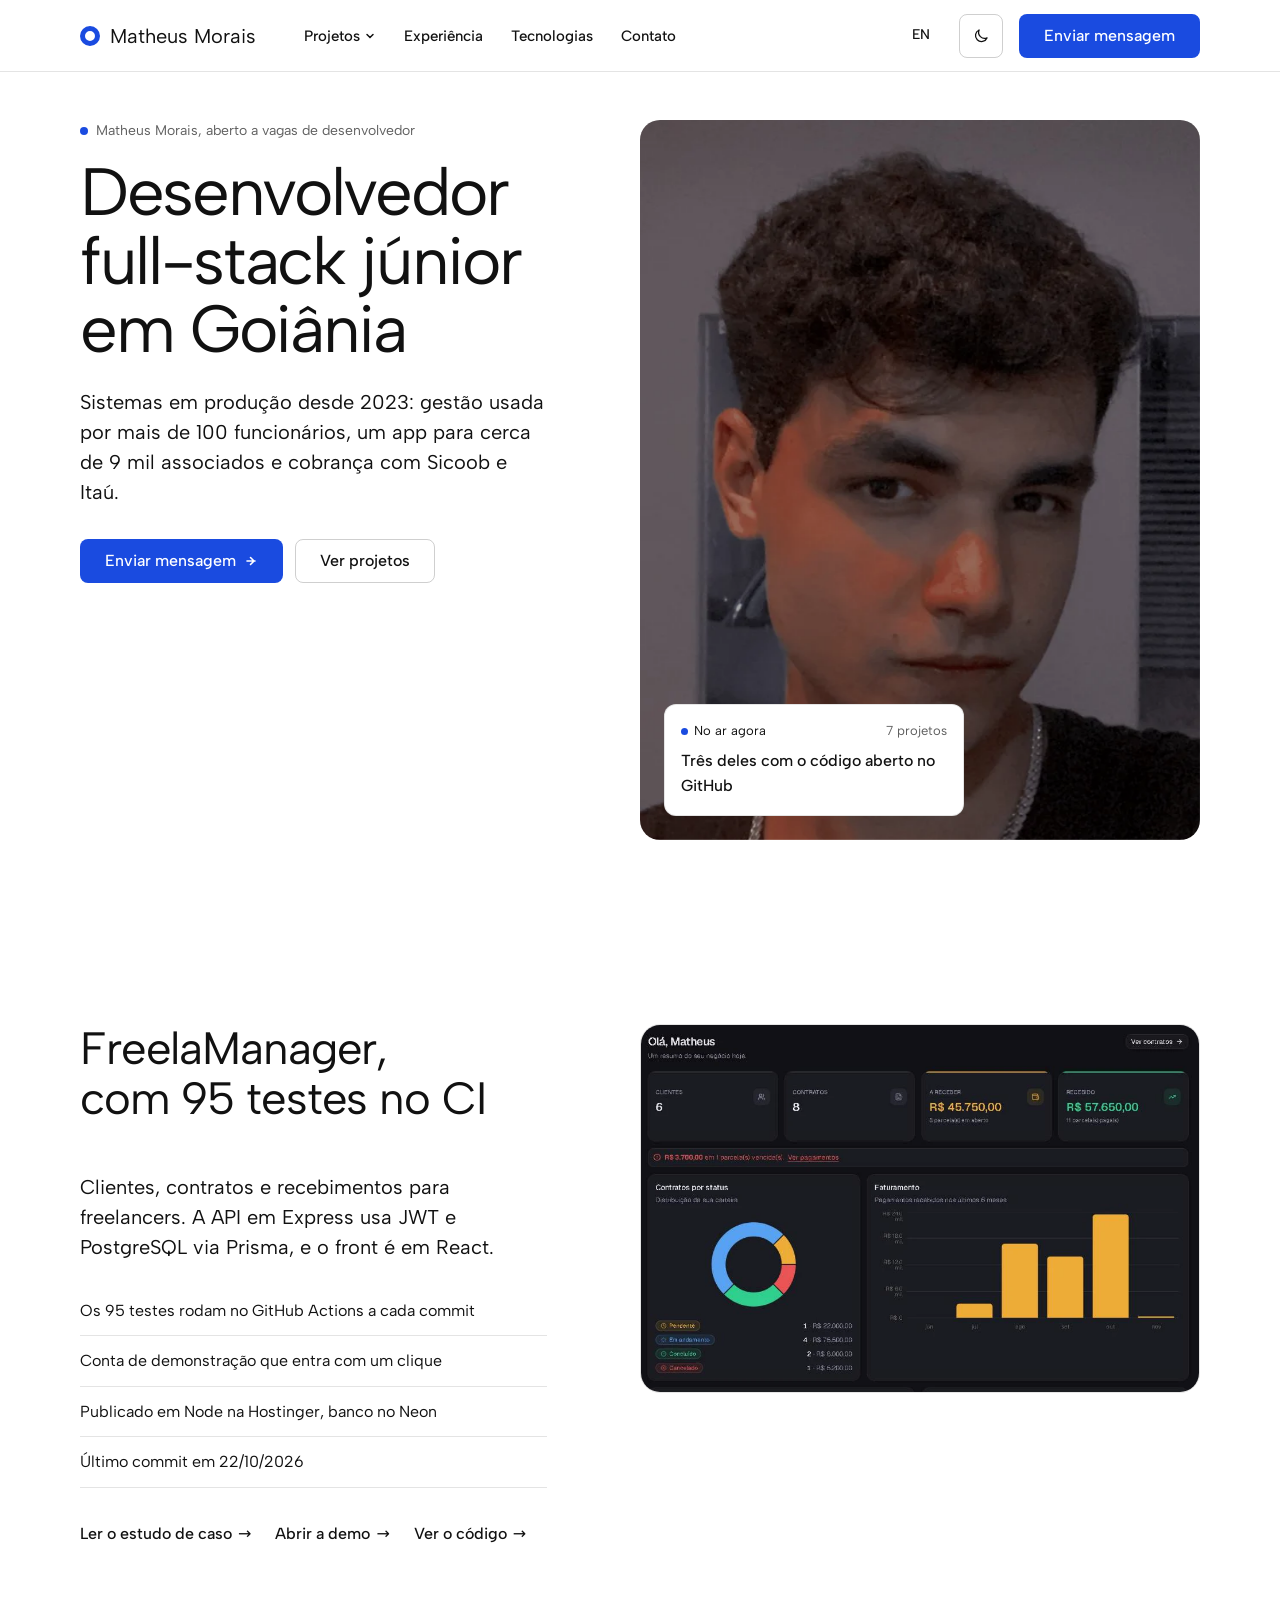
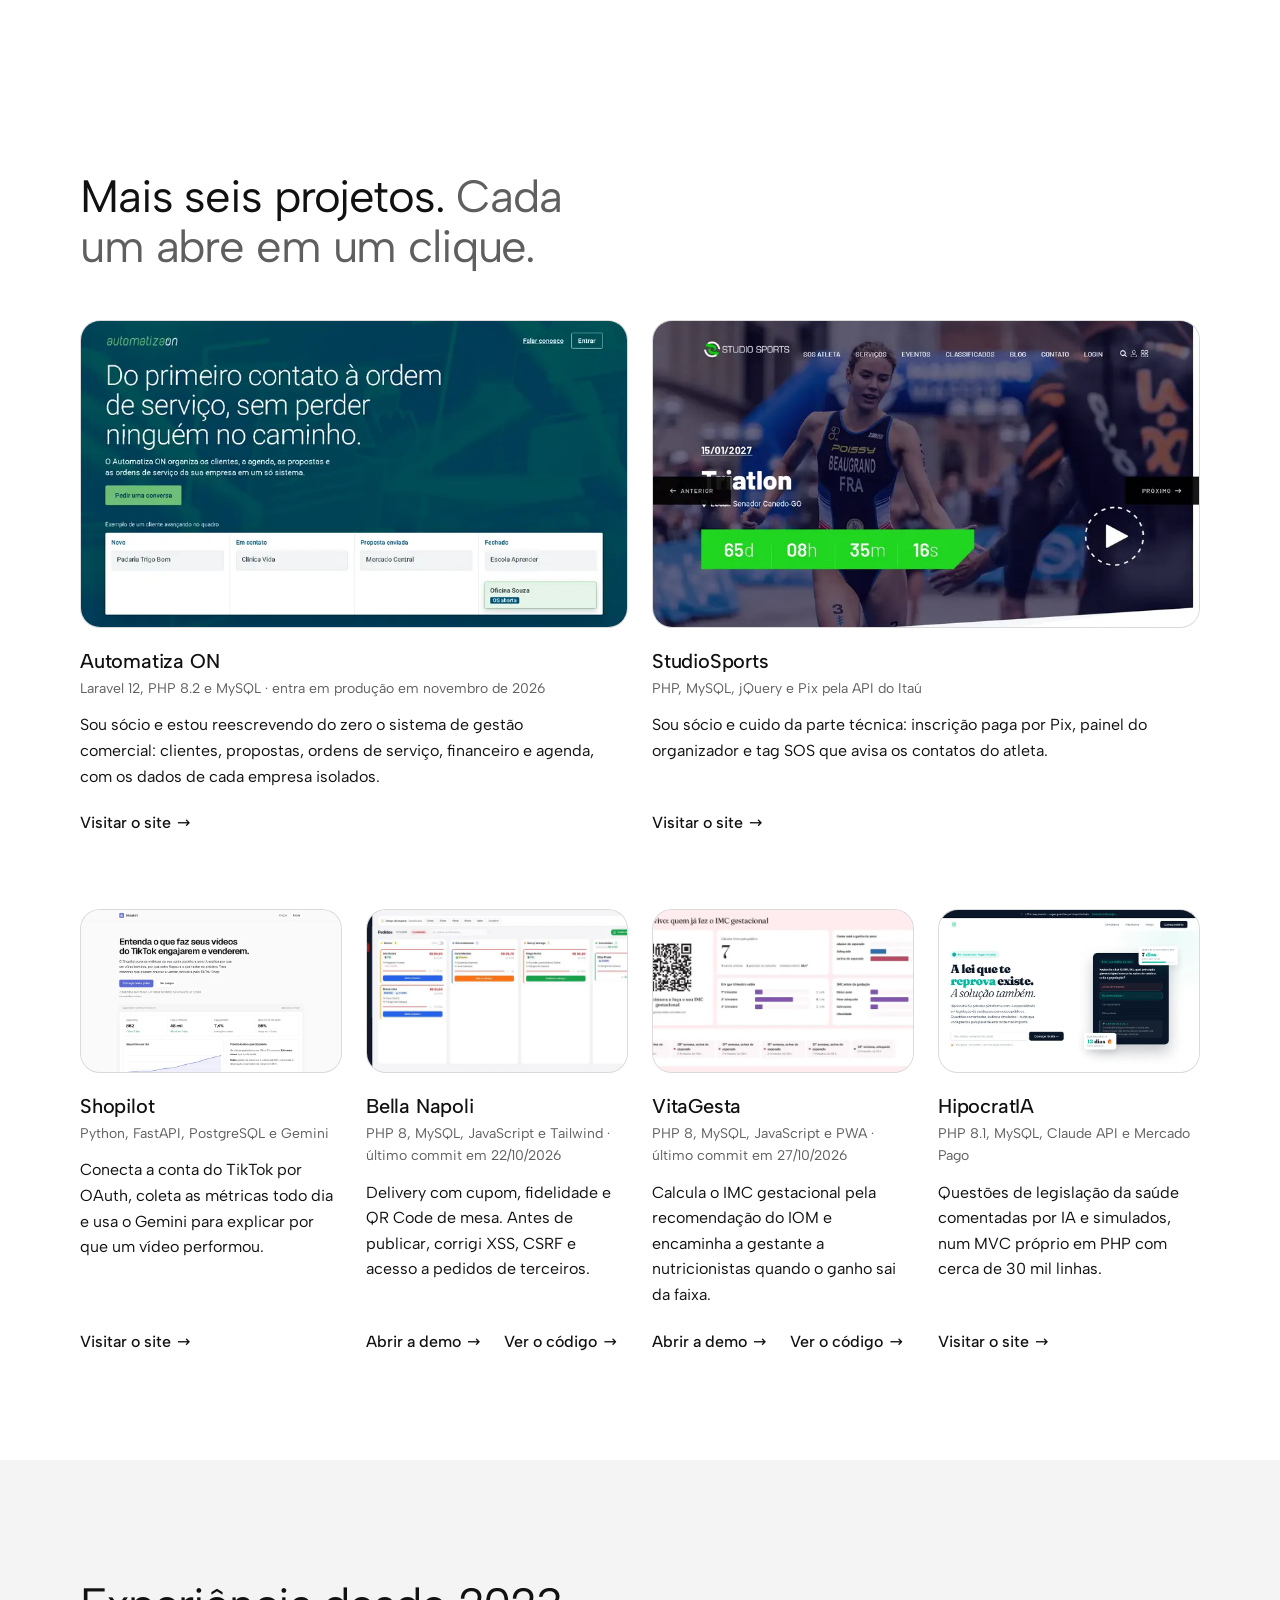
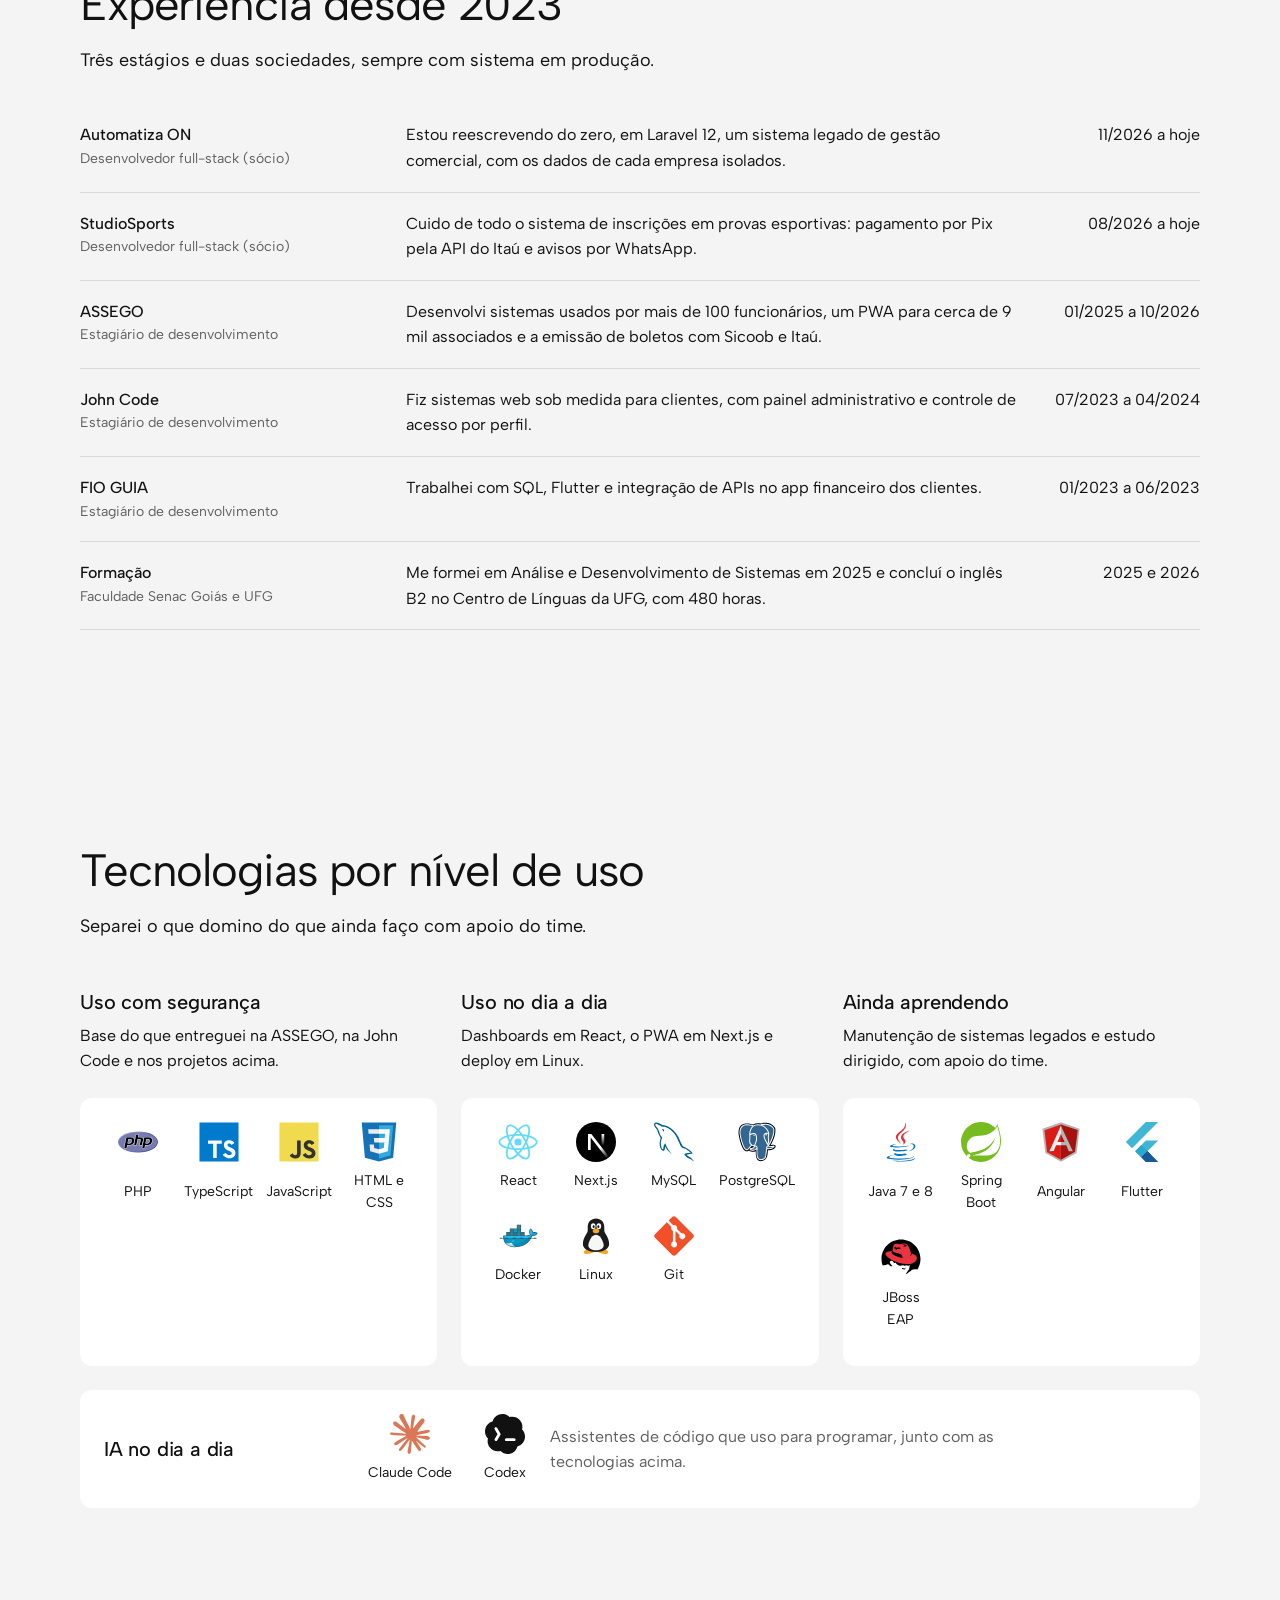
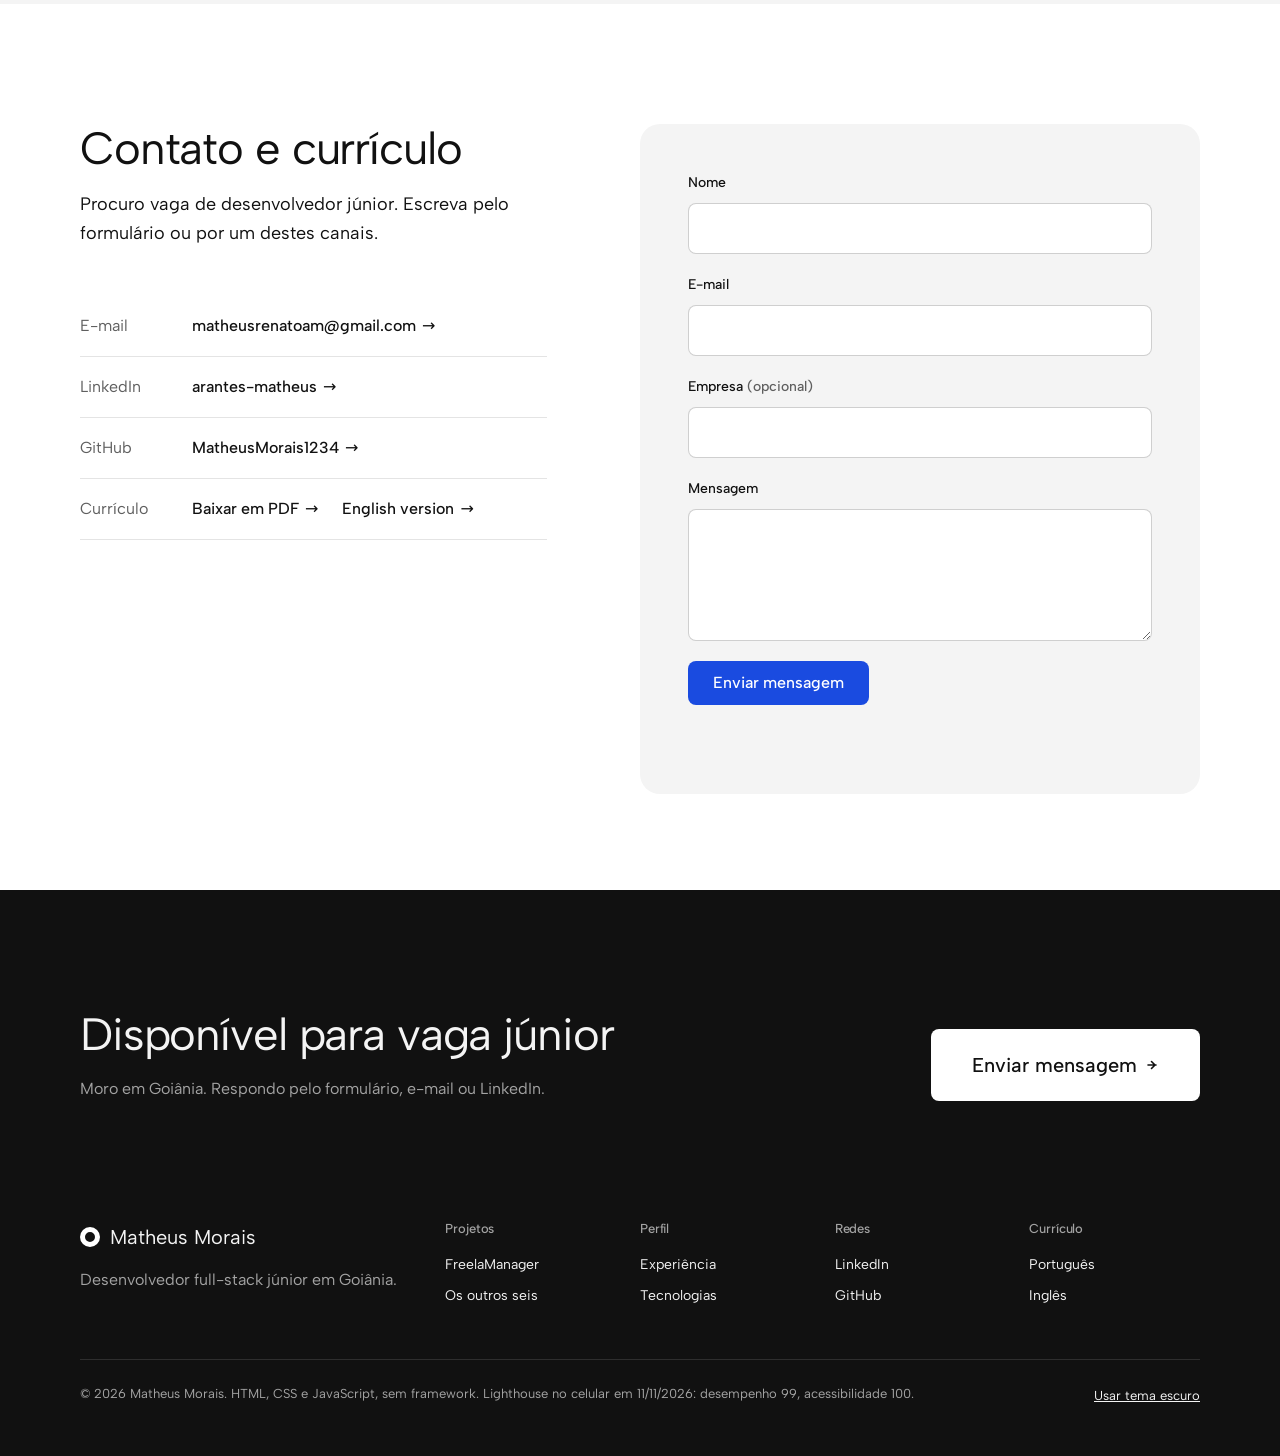
==== commit 83876e09: "Portfólio: nova versão, mais sóbria, em português e inglês - Página reescrita do zero em HTML, CSS e" ====
--- a/index.html
+++ b/index.html
@@ -1,681 +1,370 @@
-<!DOCTYPE html>
+<!doctype html>
 <html lang="pt-BR">
 <head>
-<meta charset="UTF-8">
-<meta name="viewport" content="width=device-width, initial-scale=1.0">
-<title id="docTitle">Matheus Morais — Desenvolvedor Full-Stack Júnior</title>
-<meta name="description" id="docDesc" content="Desenvolvedor full-stack júnior em Goiânia. Sistemas de gestão, dashboards financeiros e integrações de pagamento em produção desde 2023, com PHP, TypeScript, React e Next.js.">
-<meta name="author" content="Matheus Renato Arantes de Morais">
-<link rel="canonical" id="docCanonical" href="https://matheusmorais.com/">
-
-<!-- As duas versões têm URL própria: o idioma vive em ?lang= e é compartilhável. -->
+<meta charset="utf-8">
+<meta name="viewport" content="width=device-width, initial-scale=1, viewport-fit=cover">
+<title>Matheus Morais: desenvolvedor full-stack júnior em Goiânia</title>
+<meta name="description" content="Portfólio com sete projetos, três deles com código aberto, e sistemas em produção desde 2023 em PHP, TypeScript e React.">
+<meta property="og:type" content="website">
+<meta property="og:title" content="Matheus Morais: desenvolvedor full-stack júnior em Goiânia">
+<meta property="og:description" content="Sete projetos, três com código aberto, e sistemas em produção desde 2023.">
+<meta property="og:image" content="https://matheusmorais.com/img/compartilhar.jpg">
+<meta name="twitter:card" content="summary_large_image">
+<link rel="canonical" href="https://matheusmorais.com/">
 <link rel="alternate" hreflang="pt-BR" href="https://matheusmorais.com/">
-<link rel="alternate" hreflang="en" href="https://matheusmorais.com/?lang=en">
-<link rel="alternate" hreflang="x-default" href="https://matheusmorais.com/">
-
-<meta property="og:type" content="website">
-<meta property="og:url" id="ogUrl" content="https://matheusmorais.com/">
-<meta property="og:title" id="ogTitle" content="Matheus Morais — Desenvolvedor Full-Stack Júnior">
-<meta property="og:description" id="ogDesc" content="Desenvolvedor full-stack júnior em Goiânia. Sistemas de gestão, relatórios financeiros e integrações bancárias em produção desde 2023.">
-<meta property="og:image" content="https://matheusmorais.com/assets/img/og.jpg">
-<meta property="og:image:width" content="1200">
-<meta property="og:image:height" content="630">
-<meta property="og:image:alt" content="Matheus Morais — Desenvolvedor Full-Stack Júnior">
-<meta property="og:locale" id="ogLocale" content="pt_BR">
-<meta property="og:locale:alternate" content="en_US">
-<meta property="og:site_name" content="Matheus Morais">
-<meta name="twitter:card" content="summary_large_image">
-<meta name="theme-color" content="#050505">
-<meta name="color-scheme" content="dark">
-
-<link rel="icon" href="assets/img/favicon.svg" type="image/svg+xml">
-<link rel="apple-touch-icon" href="assets/img/apple-touch-icon.png">
-
-<link rel="preload" as="font" type="font/woff2" crossorigin href="assets/fonts/big-shoulders-latin.woff2">
-<link rel="stylesheet" href="assets/css/cinema.css?v=20261104">
-<link rel="stylesheet" href="assets/css/cinema-motion.css?v=20261104">
-<!-- A política de segurança do .htaccess bloqueia script em linha: a marca .js vem deste arquivo. -->
-<script src="assets/js/cinema-head.js?v=20261104"></script>
-
-<script type="application/ld+json">
-{
-  "@context": "https://schema.org",
-  "@type": "Person",
-  "name": "Matheus Renato Arantes de Morais",
-  "alternateName": "Matheus Morais",
-  "jobTitle": "Desenvolvedor Full-Stack Júnior",
-  "url": "https://matheusmorais.com/",
-  "email": "matheusrenatoam@gmail.com",
-  "address": { "@type": "PostalAddress", "addressLocality": "Goiânia", "addressRegion": "GO", "addressCountry": "BR" },
-  "sameAs": ["https://www.linkedin.com/in/arantes-matheus", "https://github.com/MatheusMorais1234"],
-  "knowsLanguage": ["pt-BR", "en"],
-  "knowsAbout": ["PHP", "JavaScript", "TypeScript", "React", "Next.js", "Java", "SQL", "MySQL", "PostgreSQL", "Docker", "Linux"]
-}
-</script>
+<link rel="alternate" hreflang="en" href="https://matheusmorais.com/en/">
+<link rel="icon" href="favicon.svg" type="image/svg+xml">
+<meta name="theme-color" content="#ffffff">
+<script src="js/tema.js?v=20261111"></script>
+<link rel="preload" href="fontes/albert-sans.woff2" as="font" type="font/woff2" crossorigin>
+<link rel="stylesheet" href="css/fontes.css?v=20261111">
+<link rel="stylesheet" href="css/estilo.css?v=20261111">
 </head>
 <body>
 
-<a class="skip" href="#main" data-i18n="skip">Pular para o conteúdo</a>
-
-<!-- Tarja superior: a navegação do filme -->
-<header class="bar bar--top" id="nav">
-  <a href="#top" class="bar__brand" translate="no">Matheus Morais</a>
-
-  <nav class="bar__links" aria-label="Seções">
-    <a href="#projetos" data-i18n="nav.work">Projetos</a>
-    <a href="#experiencia" data-i18n="nav.path">Experiência</a>
-    <a href="#tecnologias" data-i18n="nav.stack">Tecnologias</a>
-    <!--g:navServices--><!--/g:navServices-->
-    <a href="#contato" data-i18n="nav.cta">Contato</a>
-  </nav>
-
-  <div class="bar__right">
-    <button class="lang" id="langToggle" type="button" aria-label="Trocar idioma / Switch language">
-      <span class="lang__opt is-on" data-lang="pt">PT</span>
-      <span class="lang__opt" data-lang="en">EN</span>
-    </button>
-    <button class="burger" id="burger" type="button" aria-label="Menu" aria-expanded="false" aria-controls="menu">
-      <i aria-hidden="true"></i><i aria-hidden="true"></i>
-    </button>
+<a class="pular" href="#conteudo">Pular para o conteúdo</a>
+
+<header class="topo">
+  <div class="container">
+    <a class="logo" href="#conteudo">Matheus Morais</a>
+    <ul class="menu">
+      <li>
+        <a href="#projetos">Projetos
+          <svg width="12" height="12" viewBox="0 0 12 12" aria-hidden="true"><path d="M3 4.5l3 3 3-3" fill="none" stroke="currentColor" stroke-width="1.5" stroke-linecap="round"/></svg>
+        </a>
+        <div class="submenu">
+          <div>
+            <p>Código aberto</p>
+            <a href="#freelamanager">FreelaManager <span>Contratos para freelancers</span></a>
+            <a href="#bella-napoli">Bella Napoli <span>Delivery para pizzaria</span></a>
+            <a href="#vitagesta">VitaGesta <span>Gestação com nutricionista</span></a>
+          </div>
+          <div>
+            <p>Código privado</p>
+            <a href="#automatizaon">Automatiza ON <span>Gestão comercial para empresas</span></a>
+            <a href="#shopilot">Shopilot <span>Métricas do TikTok com IA</span></a>
+            <a href="#studiosports">StudioSports <span>Inscrições em provas</span></a>
+            <a href="#hipocratia">HipocratIA <span>Questões para concursos</span></a>
+          </div>
+        </div>
+      </li>
+      <li><a href="#experiencia">Experiência</a></li>
+      <li><a href="#tecnologias">Tecnologias</a></li>
+      <li><a href="#contato">Contato</a></li>
+    </ul>
+    <div class="topo-acoes">
+      <a class="idioma" href="en/" hreflang="en" lang="en">EN<span class="sr"> (English version)</span></a>
+      <button class="btn-icone" type="button" data-tema aria-label="Usar tema escuro">
+        <svg class="icone-lua" viewBox="0 0 24 24" aria-hidden="true"><path d="M20 14.5A8 8 0 0 1 9.5 4a8 8 0 1 0 10.5 10.5z"/></svg>
+        <svg class="icone-sol" viewBox="0 0 24 24" aria-hidden="true"><circle cx="12" cy="12" r="4"/><path d="M12 2.5v2M12 19.5v2M2.5 12h2M19.5 12h2M5.3 5.3l1.4 1.4M17.3 17.3l1.4 1.4M5.3 18.7l1.4-1.4M17.3 6.7l1.4-1.4"/></svg>
+      </button>
+      <a class="btn btn-azul" href="#contato">Enviar mensagem</a>
+      <button class="btn-icone abrir-menu" type="button" aria-expanded="false" aria-label="Menu">
+        <svg viewBox="0 0 24 24" aria-hidden="true"><path d="M4 8h16M4 16h16"/></svg>
+      </button>
+    </div>
   </div>
 </header>
 
-<!-- Menu mobile -->
-<div class="menu" id="menu" hidden>
-  <nav class="menu__links" aria-label="Seções (menu)">
-    <a href="#projetos" data-i18n="nav.work">Projetos</a>
-    <a href="#experiencia" data-i18n="nav.path">Experiência</a>
-    <a href="#tecnologias" data-i18n="nav.stack">Tecnologias</a>
-    <!--g:menuServices--><!--/g:menuServices-->
-    <a href="#contato" data-i18n="nav.cta">Contato</a>
-  </nav>
-  <a class="btn btn--solid js-cv" href="assets/Curriculo_Matheus_Renato.pdf?v=20261028" download="Matheus-Morais-Curriculo.pdf" data-i18n="hero.ctaSecondary">Baixar currículo (PDF)</a>
-</div>
-
-<main id="main">
-
-<!-- Abertura -->
-<section class="open" id="top">
-  <video class="open__video" muted playsinline loop preload="metadata" aria-hidden="true" poster="assets/video/abertura.jpg" data-src="assets/video/abertura.mp4" data-src-m="assets/video/abertura-m.mp4"></video>
-
-  <p class="open__over" data-i18n="hero.over">Goiânia apresenta</p>
-  <p class="open__role"><strong data-i18n="hero.role">Dev full-stack júnior</strong> <span data-i18n="hero.sub">Em produção desde 2023. Seis projetos no ar.</span></p>
-  <h1 class="open__title" translate="no"><span class="open__line">Matheus</span> <span class="open__line">Morais</span></h1>
-
-  <div class="bar bar--bottom">
-    <a class="btn btn--solid bar__action" href="#projetos">
-      <svg viewBox="0 0 16 16" width="14" height="14" aria-hidden="true"><path d="M3 1.5v13l11-6.5z" fill="currentColor"/></svg>
-      <span data-i18n="hero.ctaPrimary">Assistir aos projetos</span>
-    </a>
-    <p class="bar__status"><span data-i18n="hero.status">Procurando vaga de dev júnior</span>. <span data-i18n="facts.nowV">Imediata, em Goiânia ou remoto</span></p>
-    <p class="bar__end">
-      <a href="https://github.com/MatheusMorais1234" target="_blank" rel="noopener">GitHub</a>
-      <a href="https://www.linkedin.com/in/arantes-matheus" target="_blank" rel="noopener">LinkedIn</a>
-      <a class="js-cv" href="assets/Curriculo_Matheus_Renato.pdf?v=20261028" download="Matheus-Morais-Curriculo.pdf" data-i18n="hero.cv">Currículo PDF</a>
-    </p>
+<main id="conteudo">
+  <section class="hero" aria-labelledby="titulo">
+    <div class="container">
+      <div class="hero-texto">
+        <p class="hero-aviso">Matheus Morais, aberto a vagas de desenvolvedor</p>
+        <h1 id="titulo">Desenvolvedor full-stack júnior em Goiânia</h1>
+        <p>Sistemas em produção desde 2023: gestão usada por mais de 100 funcionários, um app para cerca de 9 mil associados e cobrança com Sicoob e Itaú.</p>
+        <div class="hero-botoes">
+          <a class="btn btn-azul" href="#contato">Enviar mensagem <svg viewBox="0 0 12 12" aria-hidden="true"><path d="M1 6h8M4.5 2.5 8 6l-3.5 3.5"/></svg></a>
+          <a class="btn btn-linha" href="#projetos">Ver projetos</a>
+        </div>
+      </div>
+      <div class="hero-foto">
+        <img src="img/matheus.webp" alt="Retrato de Matheus Morais, de camiseta preta" width="655" height="1060" fetchpriority="high">
+        <div class="hero-cartao">
+          <div><span>No ar agora</span><span>7 projetos</span></div>
+          <p>Três deles com o código aberto no GitHub</p>
+        </div>
+      </div>
+    </div>
+  </section>
+
+  <section id="freelamanager" aria-labelledby="titulo-fm">
+    <div class="container duas-colunas">
+      <div class="destaque-texto">
+        <div class="cabeca">
+          <h2 id="titulo-fm">FreelaManager, com 95 testes no CI</h2>
+        </div>
+        <p>Clientes, contratos e recebimentos para freelancers. A API em Express usa JWT e PostgreSQL via Prisma, e o front é em React.</p>
+        <ul class="fatos">
+          <li>Os 95 testes rodam no GitHub Actions a cada commit</li>
+          <li>Conta de demonstração que entra com um clique</li>
+          <li>Publicado em Node na Hostinger, banco no Neon</li>
+          <li>Último commit em <time data-repo="freelamanager" datetime="2026-10-22">22/10/2026</time></li>
+        </ul>
+        <div class="links">
+          <a class="link" href="freelamanager.html">Ler o estudo de caso</a>
+          <a class="link" href="https://app.matheusmorais.com">Abrir a demo</a>
+          <a class="link" href="https://github.com/MatheusMorais1234/freelamanager">Ver o código</a>
+        </div>
+      </div>
+      <figure class="print-grande">
+        <img src="img/freelamanager/painel.webp" alt="Painel do FreelaManager com clientes, contratos, valores a receber e gráfico de faturamento" width="972" height="640" loading="lazy">
+      </figure>
+    </div>
+  </section>
+
+  <section id="projetos" aria-labelledby="titulo-projetos">
+    <div class="container">
+      <div class="cabeca">
+        <h2 id="titulo-projetos">Mais seis projetos. <span class="suave">Cada um abre em um clique.</span></h2>
+      </div>
+      <div class="projetos">
+        <article class="projeto largo" id="automatizaon">
+          <div class="midia">
+            <a class="projeto-print" href="https://www.automatizaon.com.br" aria-label="Visitar o site do Automatiza ON" tabindex="-1">
+              <img src="img/automatizaon-800.webp" srcset="img/automatizaon-800.webp 800w, img/automatizaon.webp 1440w" sizes="(max-width: 639px) 100vw, (max-width: 1023px) 50vw, 630px" alt="" width="1440" height="900" loading="lazy">
+            </a>
+          </div>
+          <h3>Automatiza ON</h3>
+          <p class="stack">Laravel 12, PHP 8.2 e MySQL · entra em produção em novembro de 2026</p>
+          <p>Sou sócio e estou reescrevendo do zero o sistema de gestão comercial: clientes, propostas, ordens de serviço, financeiro e agenda, com os dados de cada empresa isolados.</p>
+          <div class="links"><a class="link" href="https://www.automatizaon.com.br">Visitar o site</a></div>
+        </article>
+
+        <article class="projeto largo" id="studiosports">
+          <div class="midia">
+            <a class="projeto-print" href="https://www.studiosports.com.br" aria-label="Visitar o site da StudioSports" tabindex="-1">
+              <img src="img/studiosports-800.webp" srcset="img/studiosports-800.webp 800w, img/studiosports.webp 1440w" sizes="(max-width: 639px) 100vw, (max-width: 1023px) 50vw, 630px" alt="" width="1440" height="900" loading="lazy">
+            </a>
+          </div>
+          <h3>StudioSports</h3>
+          <p class="stack">PHP, MySQL, jQuery e Pix pela API do Itaú</p>
+          <p>Sou sócio e cuido da parte técnica: inscrição paga por Pix, painel do organizador e tag SOS que avisa os contatos do atleta.</p>
+          <div class="links"><a class="link" href="https://www.studiosports.com.br">Visitar o site</a></div>
+        </article>
+
+        <article class="projeto" id="shopilot">
+          <div class="midia">
+            <a class="projeto-print" href="https://shopilot.matheusmorais.com" aria-label="Visitar o site do Shopilot" tabindex="-1">
+              <img src="img/shopilot-800.webp" srcset="img/shopilot-800.webp 800w, img/shopilot.webp 1440w" sizes="(max-width: 639px) 100vw, (max-width: 1023px) 50vw, 630px" alt="" width="1440" height="900" loading="lazy">
+            </a>
+          </div>
+          <h3>Shopilot</h3>
+          <p class="stack">Python, FastAPI, PostgreSQL e Gemini</p>
+          <p>Conecta a conta do TikTok por OAuth, coleta as métricas todo dia e usa o Gemini para explicar por que um vídeo performou.</p>
+          <div class="links"><a class="link" href="https://shopilot.matheusmorais.com">Visitar o site</a></div>
+        </article>
+
+        <article class="projeto" id="bella-napoli">
+          <div class="midia">
+            <a class="projeto-print" href="https://pizzaria.matheusmorais.com" aria-label="Abrir a demo da Bella Napoli" tabindex="-1">
+              <img src="img/pizzaria-800.webp" srcset="img/pizzaria-800.webp 800w, img/pizzaria.webp 1568w" sizes="(max-width: 639px) 100vw, (max-width: 1023px) 50vw, 410px" alt="" width="1568" height="744" loading="lazy">
+            </a>
+          </div>
+          <h3>Bella Napoli</h3>
+          <p class="stack">PHP 8, MySQL, JavaScript e Tailwind · último commit em <time data-repo="pizzaria-delivery" datetime="2026-10-22">22/10/2026</time></p>
+          <p>Delivery com cupom, fidelidade e QR Code de mesa. Antes de publicar, corrigi XSS, CSRF e acesso a pedidos de terceiros.</p>
+          <div class="links">
+            <a class="link" href="https://pizzaria.matheusmorais.com">Abrir a demo</a>
+            <a class="link" href="https://github.com/MatheusMorais1234/pizzaria-delivery">Ver o código</a>
+          </div>
+        </article>
+
+        <article class="projeto" id="vitagesta">
+          <div class="midia">
+            <a class="projeto-print" href="https://vitagesta.matheusmorais.com" aria-label="Abrir a demo do VitaGesta" tabindex="-1">
+              <img src="img/vitagesta-800.webp" srcset="img/vitagesta-800.webp 800w, img/vitagesta.webp 1568w" sizes="(max-width: 639px) 100vw, (max-width: 1023px) 50vw, 410px" alt="" width="1568" height="744" loading="lazy">
+            </a>
+          </div>
+          <h3>VitaGesta</h3>
+          <p class="stack">PHP 8, MySQL, JavaScript e PWA · último commit em <time data-repo="vita-gesta" datetime="2026-10-27">27/10/2026</time></p>
+          <p>Calcula o IMC gestacional pela recomendação do IOM e encaminha a gestante a nutricionistas quando o ganho sai da faixa.</p>
+          <div class="links">
+            <a class="link" href="https://vitagesta.matheusmorais.com">Abrir a demo</a>
+            <a class="link" href="https://github.com/MatheusMorais1234/vita-gesta">Ver o código</a>
+          </div>
+        </article>
+
+        <article class="projeto" id="hipocratia">
+          <div class="midia">
+            <a class="projeto-print" href="https://hipocratia.com.br" aria-label="Visitar o site da HipocratIA" tabindex="-1">
+              <img src="img/hipocratia-800.webp" srcset="img/hipocratia-800.webp 800w, img/hipocratia.webp 1440w" sizes="(max-width: 639px) 100vw, (max-width: 1023px) 50vw, 410px" alt="" width="1440" height="900" loading="lazy">
+            </a>
+          </div>
+          <h3>HipocratIA</h3>
+          <p class="stack">PHP 8.1, MySQL, Claude API e Mercado Pago</p>
+          <p>Questões de legislação da saúde comentadas por IA e simulados, num MVC próprio em PHP com cerca de 30 mil linhas.</p>
+          <div class="links"><a class="link" href="https://hipocratia.com.br">Visitar o site</a></div>
+        </article>
+      </div>
+    </div>
+  </section>
+
+  <section class="cinza" id="experiencia" aria-labelledby="titulo-exp">
+    <div class="container">
+      <div class="cabeca">
+        <h2 id="titulo-exp">Experiência desde 2023</h2>
+        <p>Três estágios e duas sociedades, sempre com sistema em produção.</p>
+      </div>
+      <ol class="linha-tempo">
+        <li>
+          <div><strong>Automatiza ON</strong><small>Desenvolvedor full-stack (sócio)</small></div>
+          <p>Estou reescrevendo do zero, em Laravel 12, um sistema legado de gestão comercial, com os dados de cada empresa isolados.</p>
+          <time>11/2026 a hoje</time>
+        </li>
+        <li>
+          <div><strong>StudioSports</strong><small>Desenvolvedor full-stack (sócio)</small></div>
+          <p>Cuido de todo o sistema de inscrições em provas esportivas: pagamento por Pix pela API do Itaú e avisos por WhatsApp.</p>
+          <time>08/2026 a hoje</time>
+        </li>
+        <li>
+          <div><strong>ASSEGO</strong><small>Estagiário de desenvolvimento</small></div>
+          <p>Desenvolvi sistemas usados por mais de 100 funcionários, um PWA para cerca de 9 mil associados e a emissão de boletos com Sicoob e Itaú.</p>
+          <time>01/2025 a 10/2026</time>
+        </li>
+        <li>
+          <div><strong>John Code</strong><small>Estagiário de desenvolvimento</small></div>
+          <p>Fiz sistemas web sob medida para clientes, com painel administrativo e controle de acesso por perfil.</p>
+          <time>07/2023 a 04/2024</time>
+        </li>
+        <li>
+          <div><strong>FIO GUIA</strong><small>Estagiário de desenvolvimento</small></div>
+          <p>Trabalhei com SQL, Flutter e integração de APIs no app financeiro dos clientes.</p>
+          <time>01/2023 a 06/2023</time>
+        </li>
+        <li>
+          <div><strong>Formação</strong><small>Faculdade Senac Goiás e UFG</small></div>
+          <p>Me formei em Análise e Desenvolvimento de Sistemas em 2025 e concluí o inglês B2 no Centro de Línguas da UFG, com 480 horas.</p>
+          <time>2025 e 2026</time>
+        </li>
+      </ol>
+    </div>
+  </section>
+
+  <section class="cinza" id="tecnologias" aria-labelledby="titulo-tec">
+    <div class="container">
+      <div class="cabeca">
+        <h2 id="titulo-tec">Tecnologias por nível de uso</h2>
+        <p>Separei o que domino do que ainda faço com apoio do time.</p>
+      </div>
+      <div class="niveis">
+        <div class="nivel">
+          <h3>Uso com segurança</h3>
+          <p>Base do que entreguei na ASSEGO, na John Code e nos projetos acima.</p>
+          <ul class="logos">
+            <li><img src="img/logos/php.svg" alt="" width="40" height="40">PHP</li>
+            <li><img src="img/logos/typescript.svg" alt="" width="40" height="40">TypeScript</li>
+            <li><img src="img/logos/javascript.svg" alt="" width="40" height="40">JavaScript</li>
+            <li><img src="img/logos/css3.svg" alt="" width="40" height="40">HTML e CSS</li>
+          </ul>
+        </div>
+        <div class="nivel">
+          <h3>Uso no dia a dia</h3>
+          <p>Dashboards em React, o PWA em Next.js e deploy em Linux.</p>
+          <ul class="logos">
+            <li><img src="img/logos/react.svg" alt="" width="40" height="40">React</li>
+            <li><img class="claro" src="img/logos/nextjs.svg" alt="" width="40" height="40">Next.js</li>
+            <li><img src="img/logos/mysql.svg" alt="" width="40" height="40">MySQL</li>
+            <li><img src="img/logos/postgresql.svg" alt="" width="40" height="40">PostgreSQL</li>
+            <li><img src="img/logos/docker.svg" alt="" width="40" height="40">Docker</li>
+            <li><img src="img/logos/linux.svg" alt="" width="40" height="40">Linux</li>
+            <li><img src="img/logos/git.svg" alt="" width="40" height="40">Git</li>
+          </ul>
+        </div>
+        <div class="nivel">
+          <h3>Ainda aprendendo</h3>
+          <p>Manutenção de sistemas legados e estudo dirigido, com apoio do time.</p>
+          <ul class="logos">
+            <li><img src="img/logos/java.svg" alt="" width="40" height="40">Java 7 e 8</li>
+            <li><img src="img/logos/spring.svg" alt="" width="40" height="40">Spring Boot</li>
+            <li><img src="img/logos/angular.svg" alt="" width="40" height="40">Angular</li>
+            <li><img src="img/logos/flutter.svg" alt="" width="40" height="40">Flutter</li>
+            <li><img src="img/logos/redhat.svg" alt="" width="40" height="40">JBoss EAP</li>
+          </ul>
+        </div>
+      </div>
+      <div class="ia">
+        <h3>IA no dia a dia</h3>
+        <ul class="logos">
+          <li><img src="img/logos/claude.svg" alt="" width="40" height="40">Claude Code</li>
+          <li><img class="claro" src="img/logos/codex.svg" alt="" width="40" height="40">Codex</li>
+        </ul>
+        <p>Assistentes de código que uso para programar, junto com as tecnologias acima.</p>
+      </div>
+    </div>
+  </section>
+
+  <section id="contato" aria-labelledby="titulo-contato">
+    <div class="container duas-colunas">
+      <div>
+        <div class="cabeca">
+          <h2 id="titulo-contato">Contato e currículo</h2>
+          <p>Procuro vaga de desenvolvedor júnior. Escreva pelo formulário ou por um destes canais.</p>
+        </div>
+        <ul class="canais">
+          <li><span class="suave">E-mail</span><a class="link" href="mailto:matheusrenatoam@gmail.com">matheusrenatoam@gmail.com</a></li>
+          <li><span class="suave">LinkedIn</span><a class="link" href="https://www.linkedin.com/in/arantes-matheus">arantes-matheus</a></li>
+          <li><span class="suave">GitHub</span><a class="link" href="https://github.com/MatheusMorais1234">MatheusMorais1234</a></li>
+          <li><span class="suave">Currículo</span><span class="links"><a class="link" href="docs/Curriculo_Matheus_Renato.pdf" download>Baixar em PDF</a><a class="link" href="docs/Matheus_Renato_Resume_EN.pdf" download hreflang="en">English version</a></span></li>
+        </ul>
+      </div>
+
+      <form class="formulario" action="https://api.web3forms.com/submit" method="post" novalidate>
+        <input type="hidden" name="access_key" value="eb64cdc3-0d64-4e1b-a908-3bdfc20db800">
+        <input type="hidden" name="subject" value="Mensagem pelo portfólio">
+        <input class="armadilha" type="checkbox" name="botcheck" tabindex="-1" autocomplete="off" aria-hidden="true">
+        <div class="campo">
+          <label for="nome">Nome</label>
+          <input id="nome" name="name" type="text" autocomplete="name" required aria-describedby="erro-nome">
+          <p class="erro" id="erro-nome" hidden></p>
+        </div>
+        <div class="campo">
+          <label for="email">E-mail</label>
+          <input id="email" name="email" type="email" autocomplete="email" required aria-describedby="erro-email">
+          <p class="erro" id="erro-email" hidden></p>
+        </div>
+        <div class="campo">
+          <label for="empresa">Empresa <span class="suave">(opcional)</span></label>
+          <input id="empresa" name="company" type="text" autocomplete="organization">
+        </div>
+        <div class="campo">
+          <label for="mensagem">Mensagem</label>
+          <textarea id="mensagem" name="message" required aria-describedby="erro-mensagem"></textarea>
+          <p class="erro" id="erro-mensagem" hidden></p>
+        </div>
+        <div><button class="btn btn-azul" type="submit">Enviar mensagem</button></div>
+        <p class="status" role="status"></p>
+      </form>
+    </div>
+  </section>
+</main>
+
+<footer class="rodape">
+  <div class="container">
+    <div class="chamada">
+      <div>
+        <h2>Disponível para vaga júnior</h2>
+        <p class="suave">Moro em Goiânia. Respondo pelo formulário, e-mail ou LinkedIn.</p>
+      </div>
+      <a class="btn btn-azul" href="#contato">Enviar mensagem <svg viewBox="0 0 12 12" aria-hidden="true"><path d="M1 6h8M4.5 2.5 8 6l-3.5 3.5"/></svg></a>
+    </div>
+    <div class="rodape-links">
+      <div>
+        <a class="logo" href="#conteudo">Matheus Morais</a>
+        <p class="suave rodape-sobre">Desenvolvedor full-stack júnior em Goiânia.</p>
+      </div>
+      <div><h3>Projetos</h3><ul><li><a href="#freelamanager">FreelaManager</a></li><li><a href="#projetos">Os outros seis</a></li></ul></div>
+      <div><h3>Perfil</h3><ul><li><a href="#experiencia">Experiência</a></li><li><a href="#tecnologias">Tecnologias</a></li></ul></div>
+      <div><h3>Redes</h3><ul><li><a href="https://www.linkedin.com/in/arantes-matheus">LinkedIn</a></li><li><a href="https://github.com/MatheusMorais1234">GitHub</a></li></ul></div>
+      <div><h3>Currículo</h3><ul><li><a href="docs/Curriculo_Matheus_Renato.pdf" download>Português</a></li><li><a href="docs/Matheus_Renato_Resume_EN.pdf" download hreflang="en">Inglês</a></li></ul></div>
+    </div>
+    <div class="rodape-fim">
+      <span>&copy; 2026 Matheus Morais. HTML, CSS e JavaScript, sem framework. Lighthouse no celular em 11/11/2026: desempenho 99, acessibilidade 100.</span>
+      <span><button type="button" data-tema>Usar tema escuro</button></span>
+    </div>
   </div>
-</section>
-
-<!-- Projetos: cada um é uma cena -->
-<section class="scenes" id="projetos">
-  <header class="scenes__head">
-    <h2 class="sec__h" data-i18n="proj.h">Projetos</h2>
-    <p class="sec__sub" data-i18n="proj.sub">Um sistema que mantenho para cliente e cinco que construí por conta própria. Todos estão no ar.</p>
-  </header>
-  <ol class="scenes__list" id="projGrid"><!--g:projects-->
-      <li class="scene" data-scene="shopilot">
-        <div class="scene__frame">
-          <img class="scene__still" src="assets/img/projetos/shopilot.jpg" alt="Página do Shopilot com o título &quot;Entenda o que faz seus vídeos do TikTok engajarem e venderem&quot; e um painel de exemplo com seguidores, views e a sugestão da IA" loading="lazy" width="800" height="500">
-          <video class="scene__video" muted playsinline loop preload="none" aria-hidden="true" poster="assets/video/projetos/shopilot.jpg" data-src="assets/video/projetos/shopilot.mp4" data-src-m="assets/video/projetos/shopilot-m.mp4" data-poster-m="assets/video/projetos/shopilot-m.jpg"></video>
-          <div class="scene__credits">
-            <div class="scene__id">
-              <h3 class="scene__name">Shopilot</h3>
-              <p class="scene__kicker">Produto próprio · IA · em testes fechados</p>
-              <p class="scene__tag">Métricas do TikTok explicadas por IA para criadores</p>
-            </div>
-            <div class="scene__text">
-              <p class="scene__desc">SaaS que conecta a conta do TikTok por OAuth, coleta as métricas dos vídeos todo dia e usa IA (Gemini, com saída estruturada) para explicar por que um vídeo performou e o que testar no próximo. Tem fila de análises em segundo plano, assinatura mensal pelo Mercado Pago com webhook assinado, tokens cifrados, cotas por plano e painel administrativo com 2FA.</p>
-              <p class="scene__stack">Python, FastAPI, PostgreSQL, Gemini</p>
-            </div>
-          </div>
-        </div>
-        <div class="scene__slate">
-          <span class="slate__n">Cena 1 de 6</span>
-          <span class="slate__id">shopilot.matheusmorais.com</span>
-          <div class="scene__links"><a class="btn btn--solid" href="https://shopilot.matheusmorais.com" target="_blank" rel="noopener">Visitar o site</a></div>
-          <a class="slate__cv js-cv" href="assets/Curriculo_Matheus_Renato.pdf?v=20261028" download="Matheus-Morais-Curriculo.pdf">Currículo PDF</a>
-        </div>
-      </li>
-      <li class="scene" data-scene="studiosports">
-        <div class="scene__frame">
-          <img class="scene__still" src="assets/img/projetos/studiosports.jpg" alt="Página de eventos da StudioSports com cards de provas de ciclismo, data, horário e cidade" loading="lazy" width="800" height="500">
-          <video class="scene__video" muted playsinline loop preload="none" aria-hidden="true" poster="assets/video/projetos/studiosports.jpg" data-src="assets/video/projetos/studiosports.mp4" data-src-m="assets/video/projetos/studiosports-m.mp4" data-poster-m="assets/video/projetos/studiosports-m.jpg"></video>
-          <div class="scene__credits">
-            <div class="scene__id">
-              <h3 class="scene__name">StudioSports</h3>
-              <p class="scene__kicker">Cliente · freelance</p>
-              <p class="scene__tag">Inscrições, PIX e SOS para provas esportivas</p>
-            </div>
-            <div class="scene__text">
-              <p class="scene__desc">Sistema em produção que mantenho para um cliente: inscrição paga por PIX pela API do Itaú, painel do organizador com relatório financeiro e apuração ao vivo, tag SOS com QR Code que avisa os contatos do atleta pelo WhatsApp e classificados de bikes. O código é do cliente.</p>
-              <p class="scene__stack">PHP, MySQL, jQuery, Pix Itaú</p>
-            </div>
-          </div>
-        </div>
-        <div class="scene__slate">
-          <span class="slate__n">Cena 2 de 6</span>
-          <span class="slate__id">studiosports.com.br</span>
-          <div class="scene__links"><a class="btn btn--solid" href="https://www.studiosports.com.br" target="_blank" rel="noopener">Visitar o site</a></div>
-          <a class="slate__cv js-cv" href="assets/Curriculo_Matheus_Renato.pdf?v=20261028" download="Matheus-Morais-Curriculo.pdf">Currículo PDF</a>
-        </div>
-      </li>
-      <li class="scene" data-scene="freelamanager">
-        <div class="scene__frame">
-          <img class="scene__still" src="assets/img/projetos/freelamanager.jpg" alt="Painel do FreelaManager com clientes, contratos, valores a receber e gráfico de faturamento" loading="lazy" width="800" height="500">
-          <video class="scene__video" muted playsinline loop preload="none" aria-hidden="true" poster="assets/video/projetos/freelamanager.jpg" data-src="assets/video/projetos/freelamanager.mp4" data-src-m="assets/video/projetos/freelamanager-m.mp4" data-poster-m="assets/video/projetos/freelamanager-m.jpg"></video>
-          <div class="scene__credits">
-            <div class="scene__id">
-              <h3 class="scene__name">FreelaManager</h3>
-              <p class="scene__kicker">Full-stack · código aberto</p>
-              <p class="scene__tag">Clientes, contratos e recebimentos para freelancers</p>
-            </div>
-            <div class="scene__text">
-              <p class="scene__desc">API em Express com JWT, PostgreSQL via Prisma e front em React. 95 testes rodam no CI a cada commit. Tem landing page e conta de demonstração que entra com um clique.</p>
-              <p class="scene__stack">React, Express, PostgreSQL, Prisma</p>
-              <p class="scene__live" data-live="freelamanager"></p>
-            </div>
-          </div>
-        </div>
-        <div class="scene__slate">
-          <span class="slate__n">Cena 3 de 6</span>
-          <span class="slate__id">app.matheusmorais.com</span>
-          <div class="scene__links"><a class="btn btn--solid" href="https://app.matheusmorais.com" target="_blank" rel="noopener">Abrir a demo</a><a class="btn btn--line" href="https://github.com/MatheusMorais1234/freelamanager" target="_blank" rel="noopener">Código</a></div>
-          <a class="slate__cv js-cv" href="assets/Curriculo_Matheus_Renato.pdf?v=20261028" download="Matheus-Morais-Curriculo.pdf">Currículo PDF</a>
-        </div>
-      </li>
-      <li class="scene" data-scene="pizzaria">
-        <div class="scene__frame">
-          <img class="scene__still" src="assets/img/projetos/pizzaria.jpg" alt="Cardápio da pizzaria com pizzas, preços e botão para adicionar ao carrinho" loading="lazy" width="800" height="500">
-          <video class="scene__video" muted playsinline loop preload="none" aria-hidden="true" poster="assets/video/projetos/pizzaria.jpg" data-src="assets/video/projetos/pizzaria.mp4" data-src-m="assets/video/projetos/pizzaria-m.mp4" data-poster-m="assets/video/projetos/pizzaria-m.jpg"></video>
-          <div class="scene__credits">
-            <div class="scene__id">
-              <h3 class="scene__name">Bella Napoli</h3>
-              <p class="scene__kicker">PHP · código aberto</p>
-              <p class="scene__tag">Delivery para pizzaria, do cardápio ao kanban</p>
-            </div>
-            <div class="scene__text">
-              <p class="scene__desc">Pedido pelo celular com cupom, fidelidade e QR Code de mesa; a pizzaria acompanha tudo num kanban. Antes de publicar, revisei a segurança e corrigi XSS, CSRF e acesso a pedidos de terceiros.</p>
-              <p class="scene__stack">PHP 8, MySQL, JavaScript, Tailwind</p>
-              <p class="scene__live" data-live="pizzaria-delivery"></p>
-            </div>
-          </div>
-        </div>
-        <div class="scene__slate">
-          <span class="slate__n">Cena 4 de 6</span>
-          <span class="slate__id">pizzaria.matheusmorais.com</span>
-          <div class="scene__links"><a class="btn btn--solid" href="https://pizzaria.matheusmorais.com" target="_blank" rel="noopener">Abrir a demo</a><a class="btn btn--line" href="https://github.com/MatheusMorais1234/pizzaria-delivery" target="_blank" rel="noopener">Código</a></div>
-          <a class="slate__cv js-cv" href="assets/Curriculo_Matheus_Renato.pdf?v=20261028" download="Matheus-Morais-Curriculo.pdf">Currículo PDF</a>
-        </div>
-      </li>
-      <li class="scene" data-scene="vitagesta">
-        <div class="scene__frame">
-          <img class="scene__still" src="assets/img/projetos/vitagesta.jpg" alt="Página do VitaGesta com o que a gestante e a nutricionista encontram em cada área" loading="lazy" width="800" height="500">
-          <video class="scene__video" muted playsinline loop preload="none" aria-hidden="true" poster="assets/video/projetos/vitagesta.jpg" data-src="assets/video/projetos/vitagesta.mp4" data-src-m="assets/video/projetos/vitagesta-m.mp4" data-poster-m="assets/video/projetos/vitagesta-m.jpg"></video>
-          <div class="scene__credits">
-            <div class="scene__id">
-              <h3 class="scene__name">VitaGesta</h3>
-              <p class="scene__kicker">Trabalho acadêmico · código aberto</p>
-              <p class="scene__tag">Ganho de peso na gestação, com nutricionista</p>
-            </div>
-            <div class="scene__text">
-              <p class="scene__desc">Calcula o IMC gestacional pela recomendação do IOM e, se o ganho sai da faixa, encaminha a gestante a nutricionistas. Ela registra o peso e recebe o plano alimentar; a nutricionista tem painel, agenda e fichas. Painel ao vivo para a apresentação do grupo.</p>
-              <p class="scene__stack">PHP 8, MySQL, JavaScript, PWA</p>
-              <p class="scene__live" data-live="vita-gesta"></p>
-            </div>
-          </div>
-        </div>
-        <div class="scene__slate">
-          <span class="slate__n">Cena 5 de 6</span>
-          <span class="slate__id">vitagesta.matheusmorais.com</span>
-          <div class="scene__links"><a class="btn btn--solid" href="https://vitagesta.matheusmorais.com" target="_blank" rel="noopener">Abrir a demo</a><a class="btn btn--line" href="https://github.com/MatheusMorais1234/vita-gesta" target="_blank" rel="noopener">Código</a></div>
-          <a class="slate__cv js-cv" href="assets/Curriculo_Matheus_Renato.pdf?v=20261028" download="Matheus-Morais-Curriculo.pdf">Currículo PDF</a>
-        </div>
-      </li>
-      <li class="scene" data-scene="hipocratia">
-        <div class="scene__frame">
-          <img class="scene__still" src="assets/img/projetos/hipocratia.jpg" alt="Página inicial da HipocratIA com uma questão de legislação comentada pela IA" loading="lazy" width="800" height="500">
-          <video class="scene__video" muted playsinline loop preload="none" aria-hidden="true" poster="assets/video/projetos/hipocratia.jpg" data-src="assets/video/projetos/hipocratia.mp4" data-src-m="assets/video/projetos/hipocratia-m.mp4" data-poster-m="assets/video/projetos/hipocratia-m.jpg"></video>
-          <div class="scene__credits">
-            <div class="scene__id">
-              <h3 class="scene__name">HipocratIA</h3>
-              <p class="scene__kicker">Produto próprio · pré-lançamento</p>
-              <p class="scene__tag">Legislação da saúde para concursos, com IA</p>
-            </div>
-            <div class="scene__text">
-              <p class="scene__desc">Questões comentadas por IA, simulados e assinatura pelo Mercado Pago, sobre um MVC próprio em PHP 8.1 com cerca de 30 mil linhas. Está no ar, ainda sem assinantes; o código é privado.</p>
-              <p class="scene__stack">PHP 8.1, MySQL, Claude API, Mercado Pago</p>
-            </div>
-          </div>
-        </div>
-        <div class="scene__slate">
-          <span class="slate__n">Cena 6 de 6</span>
-          <span class="slate__id">hipocratia.com.br · maquete com números de exemplo</span>
-          <div class="scene__links"><a class="btn btn--solid" href="https://hipocratia.com.br" target="_blank" rel="noopener">Visitar o site</a><a class="btn btn--line" href="#contato">Pedir o código</a></div>
-          <a class="slate__cv js-cv" href="assets/Curriculo_Matheus_Renato.pdf?v=20261028" download="Matheus-Morais-Curriculo.pdf">Currículo PDF</a>
-        </div>
-      </li><!--/g:projects--></ol>
-  <p class="scenes__more"><span data-i18n="proj.more">Também há repositórios de estudo de POO e princípios SOLID em Java.</span>
-    <a href="https://github.com/MatheusMorais1234" target="_blank" rel="noopener" data-i18n="code.profile">Todos os repositórios</a></p>
-</section>
-
-<!-- Sobre -->
-<section class="sec about" id="sobre">
-  <div class="wrap about__grid">
-    <figure class="about__photo">
-      <img src="assets/img/matheus.jpeg" alt="Matheus Renato Arantes de Morais" width="720" height="1280" loading="lazy">
-    </figure>
-    <div class="about__text">
-      <h2 class="sec__h" data-i18n="about.h">Sobre</h2>
-      <div class="prose">
-        <p class="prose__lead" data-i18n="about.p1">Comecei em 2023 e passei a maior parte desse tempo dentro de sistemas que já existiam: código legado, banco cheio de dado real e usuário esperando do outro lado. Foi assim que aprendi a ler antes de escrever.</p>
-        <p data-i18n="about.p2">Até outubro de 2026 trabalhei na ASSEGO, uma associação com cerca de 9 mil associados, mantendo e criando os sistemas internos usados por mais de 100 funcionários: contratos, financeiro, relatórios, cobrança e o aplicativo dos associados. No último ano lá passei a atuar também em Java corporativo (Java 7/8 em JBoss EAP) e em telas Angular — em nível inicial, mas já entregando manutenção com autonomia. Hoje atendo como freelancer a StudioSports, plataforma de inscrições para provas esportivas, e cuido do sistema inteiro: do pagamento por PIX ao painel do organizador.</p>
-        <p data-i18n="about.p3">Sou formado em Análise e Desenvolvimento de Sistemas pelo Senac Goiás e tenho certificado de inglês nível B2 pelo Centro de Línguas da UFG (480 horas), além de vivência na Alemanha. Procuro uma vaga de desenvolvedor júnior onde eu possa aprofundar essa stack e crescer junto com um time que revisa código.</p>
-      </div>
-      <dl class="facts">
-        <div><dt data-i18n="facts.now">Disponibilidade</dt><dd data-i18n="facts.nowV">Imediata, em Goiânia ou remoto</dd></div>
-        <div><dt data-i18n="facts.exp">Experiência</dt><dd data-i18n="facts.expV">Desde 2023, em três empresas</dd></div>
-        <div><dt data-i18n="facts.edu">Formação</dt><dd data-i18n="facts.eduV">Análise e Desenvolvimento de Sistemas, Senac Goiás</dd></div>
-        <div><dt data-i18n="facts.lang">Idiomas</dt><dd data-i18n="facts.langV">Português nativo, inglês B2</dd></div>
-      </dl>
-    </div>
-  </div>
-</section>
-
-<!-- Experiência: os créditos -->
-<section class="roll" id="experiencia">
-  <div class="roll__track">
-  <header class="roll__head">
-    <h2 class="sec__h" data-i18n="path.h">Experiência</h2>
-    <p class="sec__sub" data-i18n="path.sub">Do mais recente ao mais antigo.</p>
-  </header>
-  <ol class="roll__list" id="timeline"><!--g:timeline-->
-      <li class="credit">
-        <div class="credit__side">
-          <p class="credit__when">08/2026 — atual</p>
-          <h3 class="credit__role">Desenvolvedor Full-Stack</h3>
-        </div>
-        <div class="credit__main">
-          <p class="credit__where">StudioSports</p>
-          <p class="credit__org">Plataforma de inscrições para provas esportivas (freelance)</p>
-          <ul class="credit__pts"><li>Manutenção e evolução do sistema inteiro em PHP e MySQL: inscrições, lotes de preço, cupons e provas em dupla.</li><li>Pagamento por PIX pela API do Itaú, com conferência automática e histórico de cobranças.</li><li>Avisos automáticos por WhatsApp: recuperação de senha, alerta do SOS Atleta para os contatos de emergência e lembrete do evento.</li><li>Painel do organizador com inscritos, relatório financeiro, PDF do acerto, apuração ao vivo e rastro de acessos com marca d’água.</li><li>Revisão de segurança: controle de acesso em todas as telas administrativas, sessões assinadas e CPF mascarado nas exportações (LGPD).</li></ul>
-          <p class="credit__tags">PHP, MySQL, JavaScript, jQuery, Pix Itaú, WhatsApp, Linux</p>
-        </div>
-      </li>
-      <li class="credit">
-        <div class="credit__side">
-          <p class="credit__when">01/2025 — 10/2026</p>
-          <h3 class="credit__role">Estagiário de Desenvolvimento</h3>
-        </div>
-        <div class="credit__main">
-          <p class="credit__where">ASSEGO</p>
-          <p class="credit__org">Associação dos Subtenentes e Sargentos do Estado de Goiás</p>
-          <ul class="credit__pts"><li>Sistema de gestão de contratos com fluxo de aprovação, geração de PDF e histórico de alterações.</li><li>Sistemas de gestão, dashboards e relatórios usados por mais de 100 funcionários do administrativo e do financeiro, com filtros e exportação em PDF/Excel.</li><li>Integração com as APIs de pagamento do Sicoob e do Itaú: emissão de boletos, retorno de pagamentos e rotinas de cobrança.</li><li>PWA usado por cerca de 9 mil associados, com foco em responsividade e uso no celular.</li><li>Manutenção em aplicações Java 7/8 em JBoss EAP 6 e 7 e correções em telas Angular.</li><li>Modelagem MySQL/PostgreSQL, versionamento com Git e deploy em Linux.</li></ul>
-          <p class="credit__tags">PHP, TypeScript, React, Next.js, MySQL, PostgreSQL, Java, JBoss, Docker, Linux</p>
-        </div>
-      </li>
-      <li class="credit">
-        <div class="credit__side">
-          <p class="credit__when">07/2023 — 04/2024</p>
-          <h3 class="credit__role">Estagiário de Desenvolvimento</h3>
-        </div>
-        <div class="credit__main">
-          <p class="credit__where">JHON CODE</p>
-          <p class="credit__org">Agência de desenvolvimento web</p>
-          <ul class="credit__pts"><li>Sistemas web sob medida para diversos clientes, do banco ao front.</li><li>Painéis administrativos para que o cliente gerenciasse o próprio conteúdo sem depender de dev.</li><li>Autenticação segura: hash de senha, sessões e controle de acesso por perfil.</li><li>Modelagem de banco e diagramas de sistema antes de escrever código.</li></ul>
-          <p class="credit__tags">PHP, JavaScript, HTML, CSS, MySQL, APIs REST</p>
-        </div>
-      </li>
-      <li class="credit">
-        <div class="credit__side">
-          <p class="credit__when">01/2023 — 06/2023</p>
-          <h3 class="credit__role">Estagiário de Desenvolvimento</h3>
-        </div>
-        <div class="credit__main">
-          <p class="credit__where">FIO GUIA</p>
-          <p class="credit__org">Controle financeiro para médicos</p>
-          <ul class="credit__pts"><li>Primeiro contato profissional com desenvolvimento, em produto financeiro real.</li><li>SQL, Flutter e integração de APIs no aplicativo dos clientes.</li><li>Fluxos de automação de conversas no WhatsApp com Manychat.</li></ul>
-          <p class="credit__tags">SQL, Flutter, APIs, Manychat</p>
-        </div>
-      </li>
-      <li class="credit">
-        <div class="credit__side">
-          <p class="credit__when">01/2023 — 06/2025</p>
-          <h3 class="credit__role">Análise e Desenvolvimento de Sistemas</h3>
-        </div>
-        <div class="credit__main">
-          <p class="credit__where">Faculdade Senac Goiás</p>
-          <p class="credit__org">Formação concluída</p>
-          <ul class="credit__pts"><li>Engenharia de software, qualidade de software, banco de dados e metodologias ágeis.</li></ul>
-          <p class="credit__tags">Scrum, Engenharia de Software, Qualidade de Software</p>
-        </div>
-      </li>
-      <li class="credit">
-        <div class="credit__side">
-          <p class="credit__when">Concluído em 2026</p>
-          <h3 class="credit__role">Inglês, nível B2</h3>
-        </div>
-        <div class="credit__main">
-          <p class="credit__where">UFG</p>
-          <p class="credit__org">Centro de Línguas da Universidade Federal de Goiás</p>
-          <ul class="credit__pts"><li>480 horas, nível B2 do Quadro Comum Europeu.</li><li>Vivência na Alemanha.</li></ul>
-        </div>
-      </li><!--/g:timeline--></ol>
-  </div>
-</section>
-
-<!-- Sistemas internos: a cena sem imagens -->
-<section class="sec systems" id="sistemas">
-  <div class="wrap systems__grid">
-    <header class="sec__head">
-      <h2 class="sec__h" data-i18n="work.h">Sistemas em produção</h2>
-      <p class="sec__sub" data-i18n="work.sub">Esta cena não tem imagens: são sistemas internos, então não há link público. Aqui está o problema que cada um resolve e com o que foi feito.</p>
-    </header>
-    <ul class="systems__list" id="workGrid"><!--g:work-->
-      <li class="system">
-        <h3 class="system__h">Gestão de contratos</h3>
-        <p class="system__p">Cadastro, fluxo de aprovação em etapas, geração de documento em PDF e histórico completo de alterações. Substituiu um processo que vivia em planilha e e-mail.</p>
-        <p class="system__stack">PHP, MySQL, JavaScript, PDF</p>
-      </li>
-      <li class="system">
-        <h3 class="system__h">Dashboards gerenciais</h3>
-        <p class="system__p">Relatórios para o administrativo e o financeiro com filtros combinados e exportação em PDF e Excel — o que antes exigia pedir número para o TI.</p>
-        <p class="system__stack">React, TypeScript, PostgreSQL</p>
-      </li>
-      <li class="system">
-        <h3 class="system__h">Integração Sicoob e Itaú</h3>
-        <p class="system__p">Emissão de boletos, leitura do retorno de pagamento e rotinas automáticas de cobrança. A parte do sistema que não pode errar valor nem data.</p>
-        <p class="system__stack">PHP, APIs REST, Webhooks, MySQL</p>
-      </li>
-      <li class="system">
-        <h3 class="system__h">PWA do associado</h3>
-        <p class="system__p">Aplicativo instalável usado por cerca de 9 mil associados para acessar seus dados pelo celular, com layout pensado primeiro para tela pequena.</p>
-        <p class="system__stack">Next.js, TypeScript, PWA</p>
-      </li>
-      <li class="system">
-        <h3 class="system__h">Automação de rotinas internas</h3>
-        <p class="system__p">Importação de arquivos, geração de relatórios agendada e disparo de e-mail com PHPMailer. Horas de trabalho manual por mês que deixaram de existir.</p>
-        <p class="system__stack">PHP, Cron, PHPMailer, Linux</p>
-      </li>
-      <li class="system">
-        <h3 class="system__h">Manutenção de legado Java</h3>
-        <p class="system__p">Deploy de WAR, ajuste de datasource e investigação de erro por log em Java 7/8 sobre JBoss EAP 6 e 7, além de correções em telas Angular.</p>
-        <p class="system__stack">Java 7/8, JBoss EAP, Angular</p>
-      </li><!--/g:work--></ul>
-  </div>
-  <p class="systems__slate"><span data-i18n="work.slate">Cena sem filmagem</span><span data-i18n="work.slate2">Sistemas internos, sem link público</span></p>
-</section>
-
-<!-- Ferramentas -->
-<section class="sec tools" id="ferramentas">
-  <div class="wrap">
-    <header class="sec__head">
-      <h2 class="sec__h" data-i18n="tools.h">Ferramentas</h2>
-      <p class="sec__sub" data-i18n="tools.sub">Utilitários de pagamento que qualquer pessoa pode usar. Rodam no navegador, sem enviar dados, com as mesmas regras das integrações bancárias que faço no trabalho.</p>
-    </header>
-    <ul class="tools__list">
-      <li>
-        <a class="tool" href="/ferramentas/pix/">
-          <h3 class="tool__h" data-i18n="tools.pixH">Gerador de Pix copia e cola e QR Code</h3>
-          <p class="tool__p" data-i18n="tools.pixP">Monta o código no padrão BR Code do Banco Central, com CRC16, e lê um código recebido para conferir se ele foi alterado.</p>
-          <p class="tool__stack">JavaScript, BR Code, CRC16, QR Code</p>
-        </a>
-      </li>
-      <li>
-        <a class="tool" href="/ferramentas/boleto/">
-          <h3 class="tool__h" data-i18n="tools.boletoH">Validador de boleto</h3>
-          <p class="tool__p" data-i18n="tools.boletoP">Confere os dígitos verificadores em módulo 10 e 11, identifica banco, valor e vencimento, e desenha o código de barras Intercalado 2 de 5.</p>
-          <p class="tool__stack">JavaScript, FEBRABAN, módulo 10 e 11, ITF</p>
-        </a>
-      </li>
-      <li>
-        <a class="tool" href="/ferramentas/cnab/">
-          <h3 class="tool__h" data-i18n="tools.cnabH">Leitor de arquivo de retorno CNAB</h3>
-          <p class="tool__p" data-i18n="tools.cnabP">Abre o retorno de cobrança do banco e mostra quem pagou, quanto foi creditado e o que foi rejeitado, conferindo os totais do trailer. CNAB 240 e 400 do Itaú.</p>
-          <p class="tool__stack">JavaScript, CNAB 240/400, FEBRABAN, CSV</p>
-        </a>
-      </li>
-    </ul>
-  </div>
-</section>
-
-<!--g:secServices--><!--/g:secServices-->
-
-<!-- Tecnologias: o elenco -->
-<section class="sec cast" id="tecnologias">
-  <div class="wrap">
-    <header class="sec__head">
-      <h2 class="sec__h" data-i18n="stack.h">Tecnologias</h2>
-      <p class="sec__sub" data-i18n="stack.sub">Agrupadas pelo quanto eu uso hoje, com o lugar onde cada uma entrou no trabalho.</p>
-    </header>
-    <div class="cast__groups" id="stackGrid"><!--g:stack-->
-      <div class="techs">
-        <h3 class="techs__h">Domínio sólido</h3>
-        <dl class="techs__list">
-          <div class="actor">
-            <dt>PHP</dt>
-            <dd>Base dos sistemas internos da ASSEGO e de todos os projetos de cliente na JHON CODE: gestão de contratos, rotinas de cobrança, geração de PDF e envio de e-mail com PHPMailer.</dd>
-          </div>
-          <div class="actor">
-            <dt>TypeScript</dt>
-            <dd>Linguagem padrão do front das aplicações novas. Tipagem dos contratos de API de pagamento evitou boa parte dos erros de integração com Sicoob e Itaú.</dd>
-          </div>
-          <div class="actor">
-            <dt>JavaScript</dt>
-            <dd>Front-end desde 2023: painéis administrativos, validação de formulários, tabelas dinâmicas e exportação de relatórios direto no navegador.</dd>
-          </div>
-          <div class="actor">
-            <dt>HTML &amp; CSS</dt>
-            <dd>Layout responsivo em tudo que entrego, com atenção a acessibilidade básica e a telas de celular — este site inclusive, escrito à mão.</dd>
-          </div>
-        </dl>
-      </div>
-      <div class="techs">
-        <h3 class="techs__h">Uso diário</h3>
-        <dl class="techs__list">
-          <div class="actor">
-            <dt>React</dt>
-            <dd>Interfaces dos dashboards gerenciais: filtros combinados, tabelas com muitos registros e exportação em PDF/Excel para as áreas administrativa e financeira.</dd>
-          </div>
-          <div class="actor">
-            <dt>Next.js</dt>
-            <dd>PWA dos associados — rotas, autenticação, cache offline e foco total em uso no celular, que é onde os associados realmente abrem o sistema.</dd>
-          </div>
-          <div class="actor">
-            <dt>MySQL</dt>
-            <dd>Modelagem e manutenção das bases dos sistemas internos: histórico de alterações de contratos, conciliação de pagamentos e queries de relatório.</dd>
-          </div>
-          <div class="actor">
-            <dt>PostgreSQL</dt>
-            <dd>Base das aplicações mais novas. Uso de views e funções para consolidar relatórios financeiros sem pesar no front.</dd>
-          </div>
-          <div class="actor">
-            <dt>Docker</dt>
-            <dd>Padronização dos ambientes de desenvolvimento para que PHP, banco e serviços subam iguais na minha máquina e no servidor.</dd>
-          </div>
-          <div class="actor">
-            <dt>Linux</dt>
-            <dd>Deploy e operação dos sistemas: permissões, cron, leitura de log, FTP/SFTP e diagnóstico quando algo cai fora do horário.</dd>
-          </div>
-          <div class="actor">
-            <dt>Git</dt>
-            <dd>Versionamento em todos os projetos, branches por demanda e histórico limpo — inclusive em bases que não tinham controle nenhum antes.</dd>
-          </div>
-        </dl>
-      </div>
-      <div class="techs">
-        <h3 class="techs__h">Nível inicial</h3>
-        <dl class="techs__list">
-          <div class="actor">
-            <dt>Java</dt>
-            <dd>Java 7 e 8 em sistemas legados: leitura de código existente, correção de rotinas e ajustes pontuais. Nível inicial, com apoio da equipe.</dd>
-          </div>
-          <div class="actor">
-            <dt>Spring Boot</dt>
-            <dd>Estudo dirigido e projetos próprios de API REST, para chegar preparado nas demandas de back-end Java do time.</dd>
-          </div>
-          <div class="actor">
-            <dt>Angular</dt>
-            <dd>Correções em telas de sistemas já existentes: componentes, formulários e chamadas de serviço. Primeiro contato, feito com apoio da equipe.</dd>
-          </div>
-          <div class="actor">
-            <dt>Flutter</dt>
-            <dd>Na FIO GUIA, telas do app de controle financeiro para médicos, consumindo API e integrando com o fluxo de atendimento.</dd>
-          </div>
-          <div class="actor">
-            <dt>JBoss EAP</dt>
-            <dd>EAP 6 e 7: deploy de WAR, ajuste de datasource e leitura de logs para investigar erro em produção.</dd>
-          </div>
-        </dl>
-      </div><!--/g:stack--></div>
-  </div>
-</section>
-
-<!-- Certificados -->
-<section class="sec certsec" id="certificados">
-  <div class="wrap certsec__grid">
-    <header class="sec__head">
-      <h2 class="sec__h" data-i18n="certs.h">Certificados</h2>
-      <p class="sec__sub" data-i18n="certs.sub">Formação e cursos. Clique em um certificado para ampliar.</p>
-    </header>
-    <div class="certsec__body">
-    <ul class="certs" id="certsGrid"><!--g:certs-->
-      <li>
-        <button class="cert" type="button" data-i="0">
-          <span class="cert__title">Tecnólogo em Análise e Desenvolvimento de Sistemas</span>
-          <span class="cert__meta">Faculdade Senac Goiás, diploma, 2025</span>
-          <span class="cert__go">Ampliar</span>
-          <span class="cert__shot"><img src="assets/img/certificados/diploma-ads-senac.webp" alt="" loading="lazy" width="400" height="300"></span>
-        </button>
-      </li>
-      <li>
-        <button class="cert" type="button" data-i="1">
-          <span class="cert__title">Inglês — nível B2</span>
-          <span class="cert__meta">UFG, Centro de Línguas, 480h, 2026</span>
-          <span class="cert__go">Ampliar</span>
-          <span class="cert__shot"><img src="assets/img/certificados/ingles-b2-ufg.webp" alt="" loading="lazy" width="400" height="300"></span>
-        </button>
-      </li>
-      <li>
-        <button class="cert" type="button" data-i="2">
-          <span class="cert__title">Segurança em Tecnologia da Informação</span>
-          <span class="cert__meta">Fundação Bradesco, Escola Virtual, 12h, 2025</span>
-          <span class="cert__go">Ampliar</span>
-          <span class="cert__shot"><img src="assets/img/certificados/ev-seguranca-ti.webp" alt="" loading="lazy" width="400" height="300"></span>
-        </button>
-      </li><!--/g:certs--></ul>
-    <p class="certs__more" data-i18n="certs.more">Também concluí cinco cursos curtos do IFRO pela Cursa em 2025: Programação para Web, Análise e projeto de sistemas, Lógica de programação, Banco de dados e Estrutura de dados.</p>
-    </div>
-  </div>
-</section>
-
-<!-- Contato: o letreiro final -->
-<section class="end" id="contato">
-  <video class="end__video" muted playsinline loop preload="none" aria-hidden="true" poster="assets/video/fim.jpg" data-src="assets/video/fim.mp4" data-src-m="assets/video/fim-m.mp4"></video>
-  <div class="wrap end__grid">
-    <header class="end__head">
-      <h2 class="end__h" data-i18n="contact.lead">Procurando um desenvolvedor júnior que já colocou sistema em produção?</h2>
-      <p class="end__sub" data-i18n="contact.sub">Posso começar imediatamente, presencial em Goiânia ou remoto. Respondo em até um dia útil.</p>
-
-      <dl class="clinks">
-        <div><dt>E-mail</dt><dd><a href="mailto:matheusrenatoam@gmail.com">matheusrenatoam@gmail.com</a></dd></div>
-        <div><dt>WhatsApp</dt><dd><a href="https://wa.me/5562992014463" target="_blank" rel="noopener">+55 62 99201-4463</a></dd></div>
-        <div><dt>LinkedIn</dt><dd><a href="https://www.linkedin.com/in/arantes-matheus" target="_blank" rel="noopener">in/arantes-matheus</a></dd></div>
-        <div><dt>GitHub</dt><dd><a href="https://github.com/MatheusMorais1234" target="_blank" rel="noopener">MatheusMorais1234</a></dd></div>
-      </dl>
-
-      <a class="btn btn--line js-cv" id="cvLink" href="assets/Curriculo_Matheus_Renato.pdf?v=20261028" download="Matheus-Morais-Curriculo.pdf" data-i18n="contact.cv">Baixar currículo (PDF)</a>
-    </header>
-
-    <form class="form" id="contactForm" novalidate>
-      <h3 class="form__legend" data-i18n="form.legend">Enviar mensagem</h3>
-
-      <!-- campo-armadilha: humano não vê, robô de spam preenche -->
-      <div class="form__trap" aria-hidden="true">
-        <label for="f-site">Não preencha</label>
-        <input type="text" id="f-site" name="website" tabindex="-1" autocomplete="off">
-      </div>
-
-      <div class="form__row">
-        <p class="field">
-          <label for="f-nome" data-i18n="form.name">Nome</label>
-          <input type="text" id="f-nome" name="nome" required autocomplete="name" data-i18n-ph="form.namePh" placeholder="Seu nome">
-        </p>
-        <p class="field">
-          <label for="f-email" data-i18n="form.email">E-mail</label>
-          <input type="email" id="f-email" name="email" required autocomplete="email" spellcheck="false" autocapitalize="off" data-i18n-ph="form.emailPh" placeholder="nome@empresa.com.br">
-        </p>
-      </div>
-
-      <div class="form__row">
-        <p class="field">
-          <label for="f-fone"><span data-i18n="form.phone">WhatsApp</span> <em data-i18n="form.optional">opcional</em></label>
-          <input type="tel" id="f-fone" name="whatsapp" autocomplete="tel" data-i18n-ph="form.phonePh" placeholder="(62) 90000-0000">
-        </p>
-        <p class="field">
-          <label for="f-assunto" data-i18n="form.subject">Assunto</label>
-          <select id="f-assunto" name="assunto">
-            <option value="s1" data-i18n="form.s1">Vaga efetiva (CLT)</option>
-            <option value="s2" data-i18n="form.s2">Vaga PJ ou contrato</option>
-            <option value="s3" data-i18n="form.s3">Conversar sobre uma oportunidade</option>
-            <option value="s4" data-i18n="form.s4">Outro assunto</option>
-          </select>
-        </p>
-      </div>
-
-      <p class="field">
-        <label for="f-msg" data-i18n="form.msg">Mensagem</label>
-        <textarea id="f-msg" name="mensagem" rows="5" required data-i18n-ph="form.msgPh" placeholder="A empresa, a vaga e o que você gostaria de saber. Se tiver o link da vaga, cole aqui."></textarea>
-      </p>
-
-      <div class="form__foot">
-        <button class="btn btn--solid" type="submit" id="formSend" data-i18n="form.send">Enviar mensagem</button>
-        <p class="form__privacy" data-i18n="form.privacy">Seus dados vão direto para o meu e-mail e não são repassados a ninguém.</p>
-      </div>
-      <p class="form__status" id="formStatus" role="status" aria-live="polite"></p>
-    </form>
-  </div>
-</section>
-
-</main>
-
-<footer class="foot">
-  <span>© <span id="year">2026</span> Matheus Renato Arantes de Morais</span>
-  <a href="#top" data-i18n="foot.top">Voltar ao topo</a>
 </footer>
 
-<!-- Lightbox -->
-<div class="lbox" id="lbox" role="dialog" aria-modal="true" aria-label="Certificado" hidden>
-  <button class="lbox__btn lbox__close" id="lboxClose" type="button" data-i18n-label="lbox.close" aria-label="Fechar">
-    <svg viewBox="0 0 24 24" width="20" height="20" aria-hidden="true"><path d="M6 6l12 12M18 6L6 18" stroke="currentColor" stroke-width="2" fill="none" stroke-linecap="round"/></svg>
-  </button>
-  <button class="lbox__btn lbox__nav lbox__nav--prev" id="lboxPrev" type="button" data-i18n-label="lbox.prev" aria-label="Anterior">
-    <svg viewBox="0 0 24 24" width="22" height="22" aria-hidden="true"><path d="M15 5l-7 7 7 7" stroke="currentColor" stroke-width="2" fill="none" stroke-linecap="round" stroke-linejoin="round"/></svg>
-  </button>
-  <figure class="lbox__fig">
-    <img id="lboxImg" alt="" width="1400" height="1050">
-    <figcaption id="lboxCap"></figcaption>
-  </figure>
-  <button class="lbox__btn lbox__nav lbox__nav--next" id="lboxNext" type="button" data-i18n-label="lbox.next" aria-label="Próximo">
-    <svg viewBox="0 0 24 24" width="22" height="22" aria-hidden="true"><path d="M9 5l7 7-7 7" stroke="currentColor" stroke-width="2" fill="none" stroke-linecap="round" stroke-linejoin="round"/></svg>
-  </button>
-</div>
-
-<script src="assets/js/data.js?v=20261104" defer></script>
-<script src="assets/js/i18n.js?v=20261104" defer></script>
-<script src="assets/js/render.js?v=20261104" defer></script>
-<script src="assets/js/main.js?v=20261104" defer></script>
-<script src="assets/js/vendor/gsap.min.js?v=20261104" defer></script>
-<script src="assets/js/vendor/ScrollTrigger.min.js?v=20261104" defer></script>
-<script src="assets/js/cinema.js?v=20261104" defer></script>
+<script src="js/site.js?v=20261111" defer></script>
 </body>
 </html>
--- a/css/fontes.css
+++ b/css/fontes.css
@@ -0,0 +1,9 @@
+/* Albert Sans (SIL Open Font License), só o subconjunto latino */
+@font-face {
+  font-family: "Albert Sans";
+  font-style: normal;
+  font-weight: 400 500;
+  font-display: swap;
+  src: url("../fontes/albert-sans.woff2") format("woff2");
+  unicode-range: U+0000-00FF, U+0131, U+0152-0153, U+02BB-02BC, U+02C6, U+02DA, U+02DC, U+0304, U+0308, U+0329, U+2000-206F, U+20AC, U+2122, U+2191, U+2193, U+2212, U+2215, U+FEFF, U+FFFD;
+}
--- a/css/estilo.css
+++ b/css/estilo.css
@@ -0,0 +1,418 @@
+/* Portfólio — Matheus Morais */
+
+:root {
+  --fundo: #ffffff;
+  --fundo-alt: #f4f4f4;
+  --texto: #111111;
+  --texto-suave: #5f5f5f;
+  --azul: #1a4be0;
+  --sobre-azul: #ffffff;
+  --linha: rgb(17 17 17 / 0.11);
+  --linha-forte: rgb(17 17 17 / 0.2);
+  --rodape: #111111;
+  --rodape-texto: #f4f4f4;
+  --rodape-suave: #a3a3a3;
+
+  --fonte: "Albert Sans", system-ui, -apple-system, "Segoe UI", sans-serif;
+  --largura: 1280px;
+  --margem: 80px;
+  --topo: 72px;
+  --raio: 20px;
+  --raio-p: 12px;
+  --raio-btn: 8px;
+  --ease: cubic-bezier(.2, .8, .2, 1);
+
+  color-scheme: light;
+}
+
+:root[data-theme="dark"] {
+  --fundo: #0e0f11;
+  --fundo-alt: #17191c;
+  --texto: #f1f1ef;
+  --texto-suave: #a3a3a0;
+  --azul: #7b9cff;
+  --sobre-azul: #0b0c0e;
+  --linha: rgb(241 241 239 / 0.12);
+  --linha-forte: rgb(241 241 239 / 0.22);
+  --rodape: #070809;
+  color-scheme: dark;
+}
+
+@media (max-width: 1023px) { :root { --margem: 48px; } }
+@media (max-width: 639px)  { :root { --margem: 24px; --topo: 56px; } }
+
+/* base */
+
+*, *::before, *::after { box-sizing: border-box; }
+html { -webkit-text-size-adjust: 100%; }
+body {
+  margin: 0;
+  background: var(--fundo);
+  color: var(--texto);
+  font: 400 16px/1.6 var(--fonte);
+  -webkit-font-smoothing: antialiased;
+}
+h1, h2, h3, p, ul, ol, figure { margin: 0; }
+ul, ol { padding: 0; list-style: none; }
+img { display: block; max-width: 100%; height: auto; }
+a { color: inherit; }
+button, input, textarea { font: inherit; color: inherit; }
+
+h1, h2 { font-weight: 400; letter-spacing: -0.025em; text-wrap: balance; }
+h1 { font-size: clamp(38px, 3.24vw + 25.4px, 72px); line-height: 1.02; letter-spacing: -0.035em; }
+h2 { font-size: clamp(30px, 1.72vw + 23.3px, 48px); line-height: 1.1; }
+h3 { font-size: 20px; font-weight: 500; line-height: 1.3; letter-spacing: -0.01em; }
+.suave { color: var(--texto-suave); }
+
+:focus-visible { outline: 2px solid var(--azul); outline-offset: 3px; }
+
+.pular {
+  position: absolute; left: var(--margem); top: 12px; z-index: 30;
+  padding: 10px 16px; background: var(--texto); color: var(--fundo);
+  border-radius: var(--raio-btn); transform: translateY(-200%);
+}
+.pular:focus { transform: none; }
+
+.container { width: min(100% - 2 * var(--margem), var(--largura)); margin-inline: auto; }
+
+/* botões e links */
+
+.btn {
+  display: inline-flex; align-items: center; justify-content: center; gap: 10px;
+  height: 44px; padding: 0 24px; border-radius: var(--raio-btn);
+  font-size: 16px; font-weight: 500; text-decoration: none; white-space: nowrap;
+  border: 1px solid transparent; cursor: pointer;
+  transition: transform 180ms var(--ease), background-color 180ms var(--ease);
+}
+.btn:hover { transform: translateY(-1px); }
+.btn:active { transform: translateY(1px) scale(.98); }
+.btn-azul { background: var(--azul); color: var(--sobre-azul); }
+.btn-azul:hover { background: color-mix(in oklab, var(--azul) 88%, var(--texto)); }
+.btn-linha { border-color: var(--linha-forte); color: var(--texto); background: transparent; }
+.btn-linha:hover { border-color: var(--texto); }
+.btn svg { width: 12px; height: 12px; fill: none; stroke: currentColor; stroke-width: 1.6; stroke-linecap: round; stroke-linejoin: round; transition: transform 180ms var(--ease); }
+.btn:hover svg { transform: translateX(3px); }
+
+.link {
+  display: inline-flex; align-items: center; gap: 6px; min-height: 44px;
+  text-decoration: none; font-weight: 500;
+  background: linear-gradient(currentColor, currentColor) 0 calc(100% - 10px) / 0 1px no-repeat;
+  transition: background-size 250ms var(--ease);
+}
+.link:hover { background-size: 100% 1px; }
+.link::after { content: "→"; transition: transform 180ms var(--ease); }
+.link:hover::after { transform: translateX(3px); }
+.links { display: flex; flex-wrap: wrap; gap: 0 24px; }
+
+/* topo */
+
+.topo {
+  position: fixed; inset: 0 0 auto; z-index: 20; height: var(--topo);
+  background: var(--fundo); border-bottom: 1px solid var(--linha);
+}
+.topo .container { height: 100%; display: flex; align-items: center; gap: 48px; }
+.logo { display: inline-flex; align-items: center; gap: 10px; font-size: 20px; text-decoration: none; white-space: nowrap; }
+.logo::before { content: ""; width: 20px; height: 20px; border-radius: 50%; border: 5px solid var(--azul); }
+.menu { display: flex; gap: 28px; }
+.menu > li { position: relative; }
+.menu a { font-size: 15px; font-weight: 500; text-decoration: none; display: inline-flex; align-items: center; gap: 4px; min-height: 44px; }
+.menu a:hover { color: var(--azul); }
+.topo-acoes { margin-left: auto; display: flex; align-items: center; gap: 16px; }
+.btn-icone {
+  display: inline-grid; place-items: center; width: 44px; height: 44px;
+  border: 1px solid var(--linha-forte); border-radius: var(--raio-btn);
+  background: transparent; cursor: pointer;
+}
+.btn-icone svg { width: 18px; height: 18px; fill: none; stroke: currentColor; stroke-width: 1.7; stroke-linecap: round; stroke-linejoin: round; }
+:root[data-theme="dark"] .icone-lua, :root:not([data-theme="dark"]) .icone-sol { display: none; }
+.abrir-menu { display: none; }
+.idioma { font-size: 14px; font-weight: 500; text-decoration: none; min-height: 44px; min-width: 44px; display: inline-grid; place-items: center; }
+.idioma:hover { color: var(--azul); }
+
+/* lista de projetos que abre ao passar o mouse em "Projetos" */
+.submenu {
+  position: absolute; left: -24px; top: 100%; width: 520px; padding: 24px;
+  display: grid; grid-template-columns: 1fr 1fr; gap: 24px;
+  background: var(--fundo); border: 1px solid var(--linha); border-radius: var(--raio-p);
+  opacity: 0; visibility: hidden; transform: translateY(-6px);
+  transition: opacity 160ms var(--ease), transform 160ms var(--ease), visibility 0s 160ms;
+}
+.menu > li:hover .submenu, .menu > li:focus-within .submenu {
+  opacity: 1; visibility: visible; transform: none; transition-delay: 150ms, 150ms, 0s;
+}
+.submenu p { font-size: 13px; color: var(--texto-suave); margin-bottom: 8px; }
+.submenu a { display: flex; flex-direction: column; align-items: flex-start; gap: 0; padding-block: 6px; min-height: 0; }
+.submenu a span { font-size: 14px; font-weight: 400; color: var(--texto-suave); }
+
+@media (max-width: 899px) {
+  .menu, .topo-acoes [data-tema] { display: none; }
+  .topo-acoes .abrir-menu { display: inline-grid; }
+  .topo-acoes { gap: 8px; }
+  .topo.aberto .menu {
+    display: flex; flex-direction: column; gap: 0;
+    position: fixed; inset: var(--topo) 0 0; padding: 16px var(--margem);
+    background: var(--fundo);
+  }
+  .topo.aberto .menu a { min-height: 56px; font-size: 18px; border-bottom: 1px solid var(--linha); width: 100%; }
+  .submenu { display: none; }
+}
+@media (max-width: 479px) { .topo-acoes .btn-azul { display: none; } }
+
+/* seções */
+
+main > section { padding: 120px 0 96px; }
+.cinza { background: var(--fundo-alt); }
+.cabeca { margin-bottom: 48px; max-width: 760px; }
+.cabeca p { margin-top: 16px; font-size: 18px; }
+.duas-colunas { display: grid; grid-template-columns: 5fr 1fr 6fr; align-items: start; }
+.duas-colunas > :last-child { grid-column: 3; }
+@media (max-width: 1023px) {
+  main > section { padding: 96px 0 72px; }
+  .duas-colunas { grid-template-columns: 1fr; gap: 48px; }
+  .duas-colunas > :last-child { grid-column: auto; }
+}
+@media (max-width: 639px) { .cabeca { margin-bottom: 32px; } }
+
+/* hero */
+
+.hero { min-height: 100svh; padding: calc(var(--topo) + 48px) 0 64px; display: flex; }
+.hero .container { display: grid; grid-template-columns: 5fr 1fr 6fr; }
+.hero-texto { align-self: start; }
+.hero-aviso { display: flex; align-items: center; gap: 8px; font-size: 14px; color: var(--texto-suave); margin-bottom: 16px; }
+.hero-aviso::before { content: ""; width: 8px; height: 8px; border-radius: 50%; background: var(--azul); }
+.hero-texto > p:not(.hero-aviso) { margin-top: 24px; font-size: 20px; line-height: 1.5; max-width: 42ch; }
+.hero-botoes { display: flex; gap: 12px; margin-top: 32px; }
+.hero-foto {
+  grid-column: 3; position: relative; height: 100%; min-height: 480px; max-height: 720px;
+  border-radius: var(--raio); overflow: hidden; background: var(--fundo-alt);
+}
+.hero-foto img { width: 100%; height: 100%; object-fit: cover; object-position: 50% 35%; }
+.hero-cartao {
+  position: absolute; left: 24px; bottom: 24px; width: 300px; padding: 16px;
+  background: var(--fundo); border: 1px solid var(--linha); border-radius: var(--raio-p);
+}
+.hero-cartao div { display: flex; justify-content: space-between; font-size: 13px; color: var(--texto-suave); margin-bottom: 6px; }
+.hero-cartao div span:first-child { color: var(--texto); display: inline-flex; align-items: center; gap: 6px; }
+.hero-cartao div span:first-child::before { content: ""; width: 7px; height: 7px; border-radius: 50%; background: var(--azul); }
+.hero-cartao p { font-weight: 500; }
+
+/* entrada do hero: uma vez só, no carregamento */
+@media (prefers-reduced-motion: no-preference) {
+  .hero-texto > * { animation: subir 700ms var(--ease) both; }
+  .hero-texto > :nth-child(2) { animation-delay: 60ms; }
+  .hero-texto > :nth-child(3) { animation-delay: 120ms; }
+  .hero-texto > :nth-child(4) { animation-delay: 180ms; }
+  .hero-foto img { animation: aproximar 1200ms var(--ease) both; }
+}
+@keyframes subir { from { opacity: 0; transform: translateY(14px); } }
+@keyframes aproximar { from { transform: scale(1.04); } }
+
+@media (max-width: 1023px) {
+  .hero { min-height: 0; padding-bottom: 48px; }
+  .hero .container { grid-template-columns: 1fr; gap: 40px; }
+  .hero-foto { grid-column: auto; height: auto; min-height: 0; aspect-ratio: 4 / 3; }
+}
+@media (max-width: 639px) {
+  .hero { padding-top: calc(var(--topo) + 40px); }
+  .hero-texto > p:not(.hero-aviso) { font-size: 17px; }
+  .hero-botoes { flex-direction: column; }
+  .hero-botoes .btn { width: 100%; }
+  .hero-foto { aspect-ratio: 4 / 4.2; }
+  .hero-cartao { display: none; }
+}
+
+/* FreelaManager em destaque */
+
+.destaque-texto > p { font-size: 20px; line-height: 1.5; }
+.fatos { margin: 24px 0; }
+.fatos li { padding-block: 12px; border-bottom: 1px solid var(--linha); }
+.print-grande { aspect-ratio: 972 / 640; border-radius: var(--raio); overflow: hidden; border: 1px solid var(--linha); }
+.print-grande img { width: 100%; height: 100%; object-fit: cover; }
+
+/* o print "revela" uma vez quando entra na tela, como foto no revelador */
+.js .print-grande img { filter: grayscale(1) contrast(.6) brightness(1.25); transform: scale(1.04); }
+.js .print-grande.revelado img {
+  filter: none; transform: none;
+  transition: filter 1600ms var(--ease), transform 1600ms var(--ease);
+}
+@media (prefers-reduced-motion: reduce) { .js .print-grande img { filter: none; transform: none; } }
+
+/* texto só para leitor de tela */
+.sr { position: absolute; width: 1px; height: 1px; overflow: hidden; clip-path: inset(50%); white-space: nowrap; }
+
+/* projetos */
+
+.projetos { display: grid; grid-template-columns: repeat(12, 1fr); gap: 64px 24px; }
+.projeto { grid-column: span 3; display: flex; flex-direction: column; }
+.projeto.largo { grid-column: span 6; }
+@media (max-width: 1279px) { .projeto { grid-column: span 6; } }
+.projeto-print {
+  display: block; aspect-ratio: 16 / 10; overflow: hidden;
+  border-radius: var(--raio); border: 1px solid var(--linha); background: var(--fundo-alt);
+}
+.projeto.largo .projeto-print { aspect-ratio: 16 / 9; }
+.midia { border-radius: var(--raio); }
+.projeto-print img { width: 100%; height: 100%; object-fit: cover; object-position: 50% 0; transition: transform 600ms var(--ease); }
+.projeto-print:hover img { transform: scale(1.025); }
+.projeto h3 { margin-top: 20px; }
+.projeto .stack { font-size: 14px; color: var(--texto-suave); margin-top: 4px; }
+.projeto > p:not(.stack) { margin-top: 12px; max-width: 52ch; }
+.projeto .links { margin-top: auto; padding-top: 12px; }
+@media (max-width: 1023px) {
+  .projetos { grid-template-columns: 1fr 1fr; gap: 48px 24px; }
+  .projeto, .projeto.largo { grid-column: span 1; }
+}
+@media (max-width: 639px) { .projetos { grid-template-columns: 1fr; } }
+
+/* experiência */
+
+.linha-tempo li {
+  display: grid; grid-template-columns: 302px minmax(0, 1fr) 160px; gap: 4px 24px;
+  padding-block: 18px; border-bottom: 1px solid var(--linha);
+}
+.linha-tempo li:first-child { padding-top: 0; }
+.linha-tempo strong { font-weight: 500; display: block; }
+.linha-tempo small { display: block; font-size: 14px; color: var(--texto-suave); }
+.linha-tempo time { text-align: right; font-variant-numeric: tabular-nums; }
+@media (max-width: 1023px) {
+  .linha-tempo li { grid-template-columns: minmax(0, 1fr) auto; }
+  .linha-tempo p { grid-row: 2; grid-column: 1 / -1; }
+}
+
+/* tecnologias */
+
+.niveis { display: grid; grid-template-columns: repeat(3, 1fr); gap: 24px; }
+.nivel > p { margin: 8px 0 24px; max-width: 40ch; min-height: 3.2em; }
+.logos {
+  display: grid; grid-template-columns: repeat(4, 1fr); gap: 24px 12px; align-content: start;
+  padding: 24px; min-height: 268px; background: var(--fundo); border-radius: var(--raio-p);
+}
+.logos li { display: grid; justify-items: center; gap: 8px; font-size: 14px; text-align: center; }
+.logos img { width: 40px; height: 40px; }
+:root[data-theme="dark"] .logos .claro { filter: invert(1); }
+@media (max-width: 1023px) {
+  .niveis { grid-template-columns: 1fr; gap: 48px; }
+  .nivel > p { min-height: 0; }
+  .logos { min-height: 0; }
+}
+@media (max-width: 479px) { .logos { grid-template-columns: repeat(3, 1fr); } }
+.ia {
+  display: grid; grid-template-columns: 240px auto minmax(0, 1fr); align-items: center; gap: 24px;
+  margin-top: 24px; padding: 24px; background: var(--fundo); border-radius: var(--raio-p);
+}
+.ia .logos { display: flex; gap: 32px; padding: 0; min-height: 0; background: none; }
+.ia p { color: var(--texto-suave); max-width: 46ch; }
+@media (max-width: 1023px) { .ia { grid-template-columns: 1fr; } }
+
+/* contato */
+
+.canais { margin-top: 32px; }
+.canais li {
+  display: grid; grid-template-columns: 96px minmax(0, 1fr); gap: 16px; align-items: center;
+  padding-block: 8px; border-bottom: 1px solid var(--linha);
+}
+.canais .link { overflow-wrap: anywhere; }
+.formulario { background: var(--fundo-alt); border-radius: var(--raio); padding: 48px; display: grid; gap: 20px; }
+.campo { display: grid; gap: 8px; }
+.campo label { font-size: 14px; font-weight: 500; }
+.campo input, .campo textarea {
+  width: 100%; min-height: 48px; padding: 12px 14px; font-size: 16px;
+  background: var(--fundo); border: 1px solid var(--linha-forte); border-radius: var(--raio-btn);
+}
+.campo textarea { min-height: 132px; resize: vertical; }
+.campo input:focus-visible, .campo textarea:focus-visible { outline-offset: 0; border-color: var(--azul); }
+.campo [aria-invalid="true"] { border-color: #c4321f; }
+.erro { font-size: 14px; color: #c4321f; }
+:root[data-theme="dark"] .erro { color: #ff8a75; }
+:root[data-theme="dark"] .campo [aria-invalid="true"] { border-color: #ff8a75; }
+.status { font-size: 14px; min-height: 1.5em; }
+.armadilha { position: absolute; left: -9999px; }
+@media (max-width: 639px) {
+  .formulario { padding: 24px; }
+  .canais li { grid-template-columns: 72px minmax(0, 1fr); }
+  .formulario .btn { width: 100%; }
+}
+
+/* rodapé */
+
+.rodape { background: var(--rodape); color: var(--rodape-texto); padding: 120px 0 48px; }
+.rodape .suave { color: var(--rodape-suave); }
+.chamada { display: flex; flex-wrap: wrap; justify-content: space-between; align-items: end; gap: 32px; padding-bottom: 120px; }
+.chamada p { margin-top: 16px; }
+.rodape .btn-azul { background: #ffffff; color: #111111; height: 72px; padding: 0 40px; font-size: 20px; }
+.rodape .btn-azul:hover { background: #e9e9e9; }
+.rodape-links { display: grid; grid-template-columns: 4fr repeat(4, 2fr); gap: 24px; padding-bottom: 48px; }
+.rodape-links h3 { font-size: 13px; font-weight: 500; color: var(--rodape-suave); margin-bottom: 12px; }
+.rodape-links li a { display: inline-block; padding-block: 4px; font-size: 14px; text-decoration: none; }
+.rodape-links li a:hover { text-decoration: underline; }
+.rodape .logo::before { border-color: #ffffff; }
+.rodape-sobre { margin-top: 12px; }
+.rodape-fim {
+  display: flex; flex-wrap: wrap; justify-content: space-between; gap: 12px 24px;
+  padding-top: 24px; border-top: 1px solid rgb(255 255 255 / 0.12);
+  font-size: 13px; color: var(--rodape-suave);
+}
+.rodape-fim button { background: none; border: 0; padding: 0; cursor: pointer; text-decoration: underline; color: var(--rodape-texto); font-size: 13px; min-height: 24px; }
+@media (max-width: 1023px) {
+  .rodape { padding-top: 96px; }
+  .chamada { padding-bottom: 72px; }
+  .rodape-links { grid-template-columns: 1fr 1fr; }
+  .rodape-links > :first-child { grid-column: 1 / -1; }
+}
+@media (max-width: 639px) {
+  .rodape .btn-azul { width: 100%; height: 56px; font-size: 18px; }
+}
+
+/* estudo de caso */
+
+.caso-topo { padding-top: calc(var(--topo) + 72px) !important; }
+.caso-topo h1 { max-width: 18ch; }
+.caso-lead { margin: 24px 0 16px; font-size: 20px; line-height: 1.5; max-width: 60ch; }
+.caso-numeros { display: grid; grid-template-columns: repeat(3, 1fr); gap: 24px; margin: 48px 0; padding-top: 24px; border-top: 1px solid var(--linha); }
+.caso-numeros dt { font-size: 14px; color: var(--texto-suave); }
+.caso-numeros dd { margin: 0; }
+.caso-numeros dd:nth-of-type(1) { font-size: clamp(28px, 1vw + 24px, 38px); letter-spacing: -0.02em; line-height: 1.3; }
+.caso-numeros dd.suave { font-size: 14px; }
+.galeria { display: grid; grid-template-columns: repeat(2, 1fr); gap: 24px; }
+.galeria img { width: 100%; height: auto; border-radius: var(--raio-p); border: 1px solid var(--linha); }
+@media (max-width: 639px) { .galeria { grid-template-columns: 1fr; } }
+.arquitetura { display: grid; grid-template-columns: repeat(4, 1fr); gap: 24px; counter-reset: passo; }
+.arquitetura li {
+  position: relative; display: grid; gap: 4px; padding: 24px;
+  background: var(--fundo); border-radius: var(--raio-p); border: 1px solid var(--linha);
+}
+.arquitetura li:not(:last-child)::after {
+  content: "→"; position: absolute; right: -19px; top: 50%; transform: translateY(-50%);
+  color: var(--texto-suave);
+}
+.arquitetura strong { font-weight: 500; font-size: 18px; }
+.arquitetura span { font-size: 14px; color: var(--texto-suave); }
+.decisoes { display: grid; grid-template-columns: repeat(3, 1fr); gap: 40px 24px; }
+.decisoes p { margin-top: 8px; }
+.codigo { margin-top: 64px; border-radius: var(--raio-p); overflow: hidden; border: 1px solid var(--linha); }
+.codigo figcaption { padding: 10px 16px; font-size: 13px; color: var(--texto-suave); background: var(--fundo-alt); border-bottom: 1px solid var(--linha); }
+.codigo pre { margin: 0; padding: 20px 16px; overflow-x: auto; font: 14px/1.6 ui-monospace, "Cascadia Code", Consolas, monospace; background: var(--fundo-alt); }
+.texto-corrido p { max-width: 62ch; font-size: 18px; }
+.texto-corrido p + p { margin-top: 16px; }
+.texto-corrido .links, .texto-corrido .hero-botoes { margin-top: 24px; }
+.rodape-curto { padding: 32px 0; }
+.rodape-curto .rodape-fim { border-top: 0; padding-top: 0; }
+.rodape-fim a { color: var(--rodape-texto); }
+@media (max-width: 1023px) {
+  .arquitetura { grid-template-columns: 1fr 1fr; }
+  .arquitetura li::after { display: none; }
+  .decisoes { grid-template-columns: 1fr 1fr; }
+}
+@media (max-width: 639px) {
+  .caso-numeros, .arquitetura, .decisoes { grid-template-columns: 1fr; }
+  .caso-lead, .texto-corrido p { font-size: 17px; }
+}
+
+/* página 404 */
+
+.nao-encontrada { min-height: 100svh; display: grid; align-content: center; padding-block: 96px; }
+.nao-encontrada h1 { margin-block: 12px 16px; }
+
+@media (prefers-reduced-motion: reduce) {
+  *, *::before, *::after { transition-duration: 0ms !important; animation: none !important; }
+}
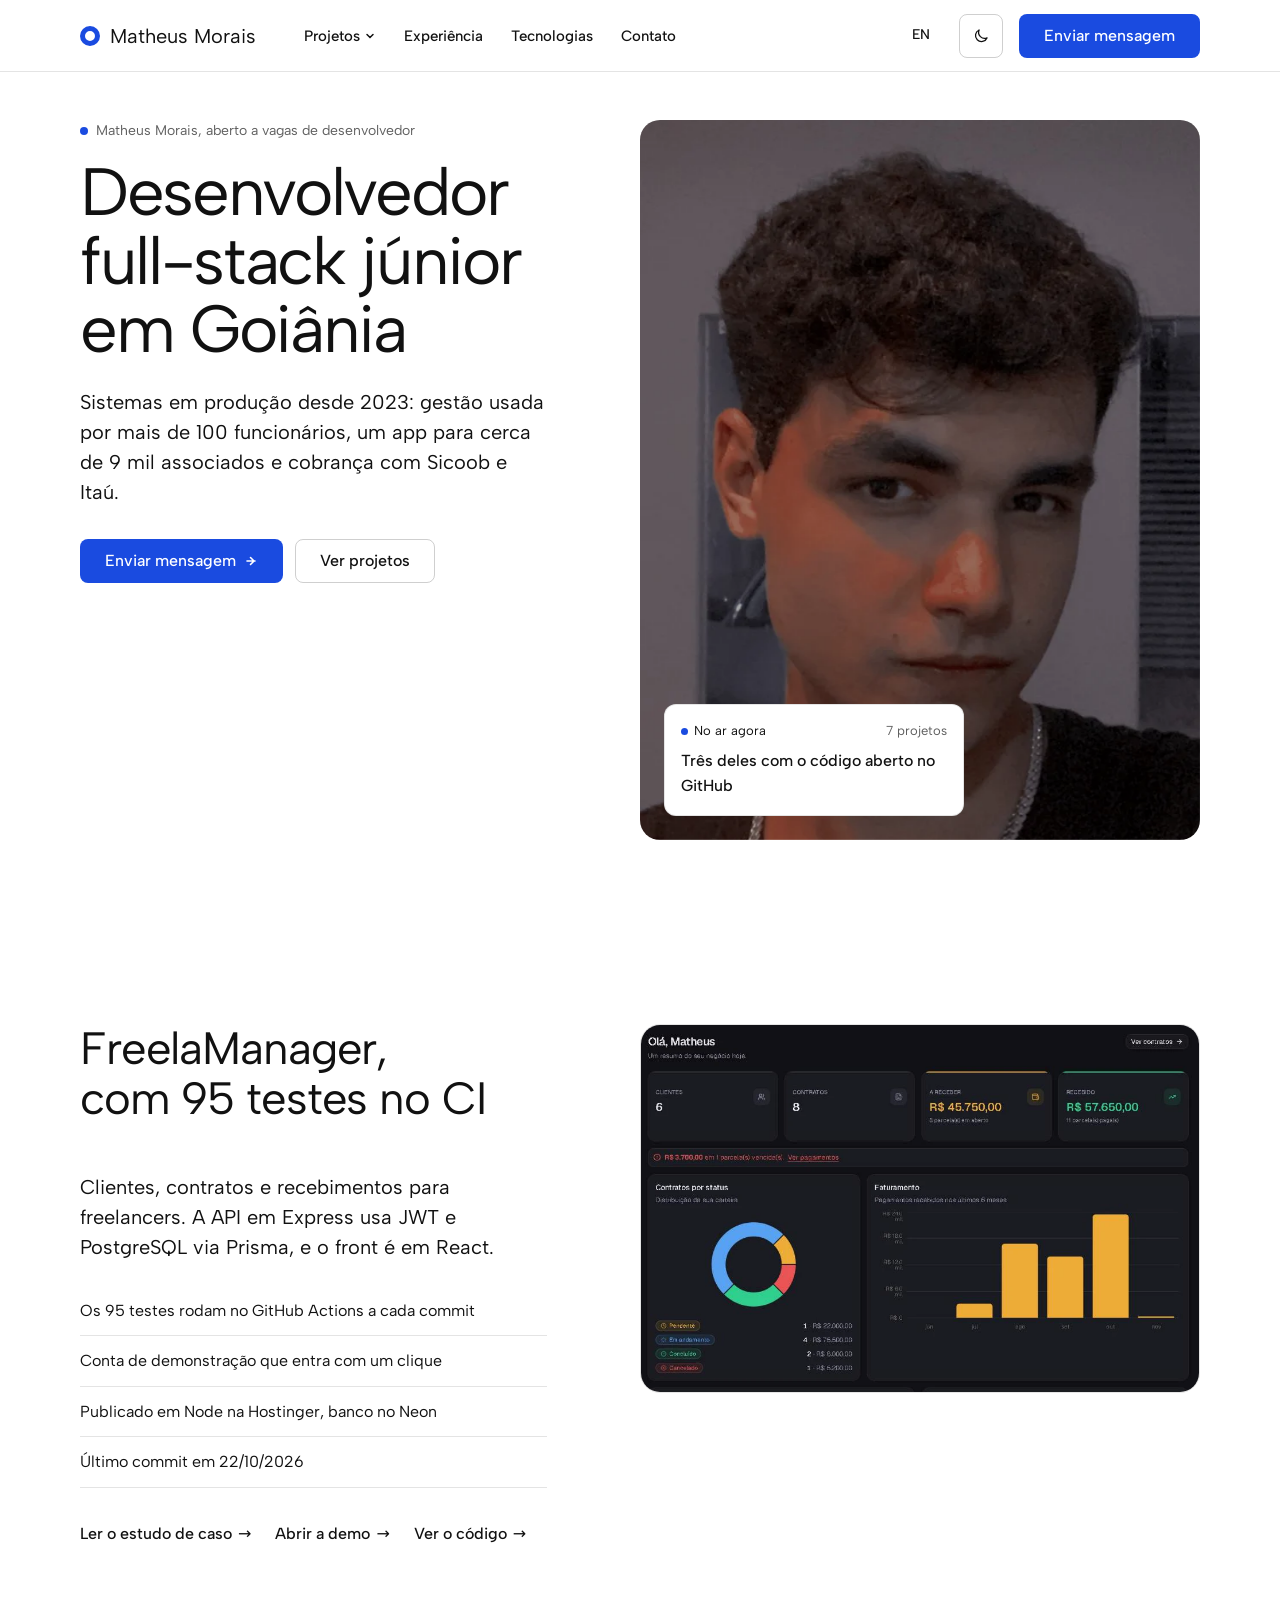
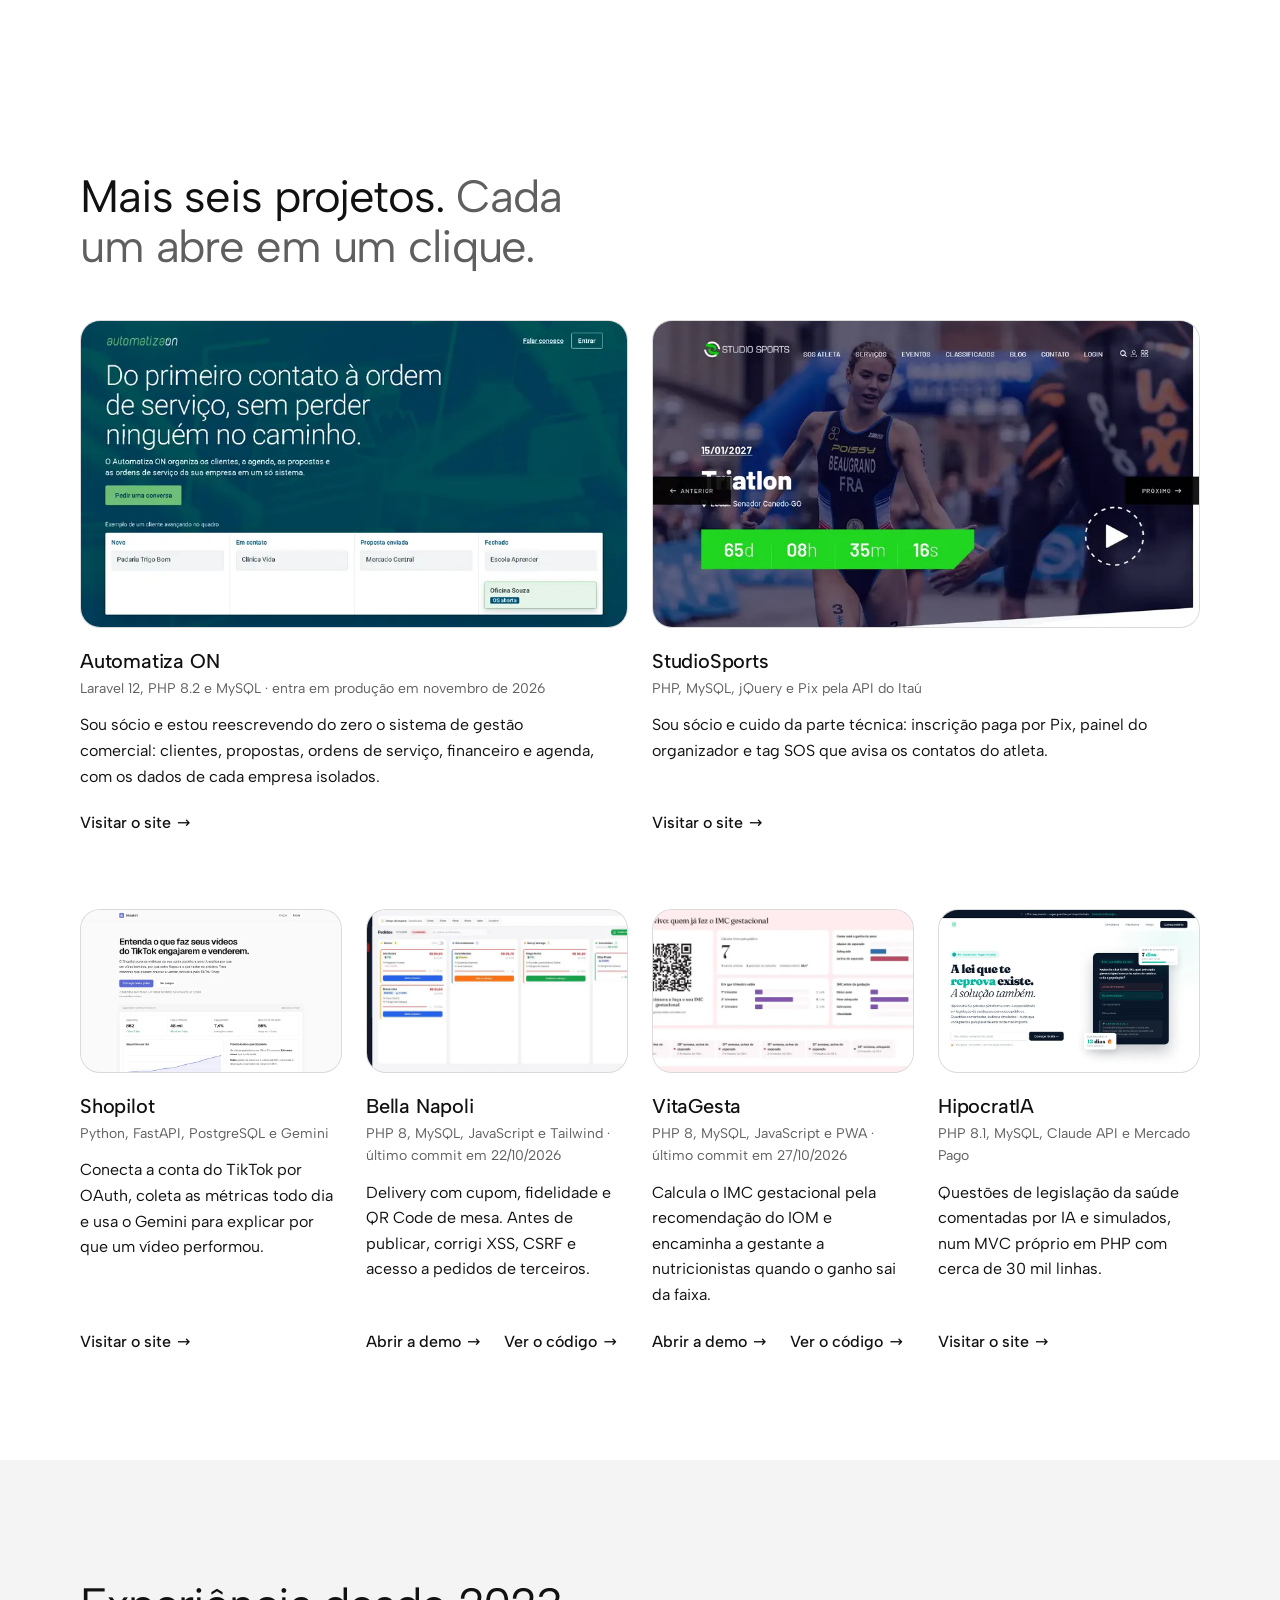
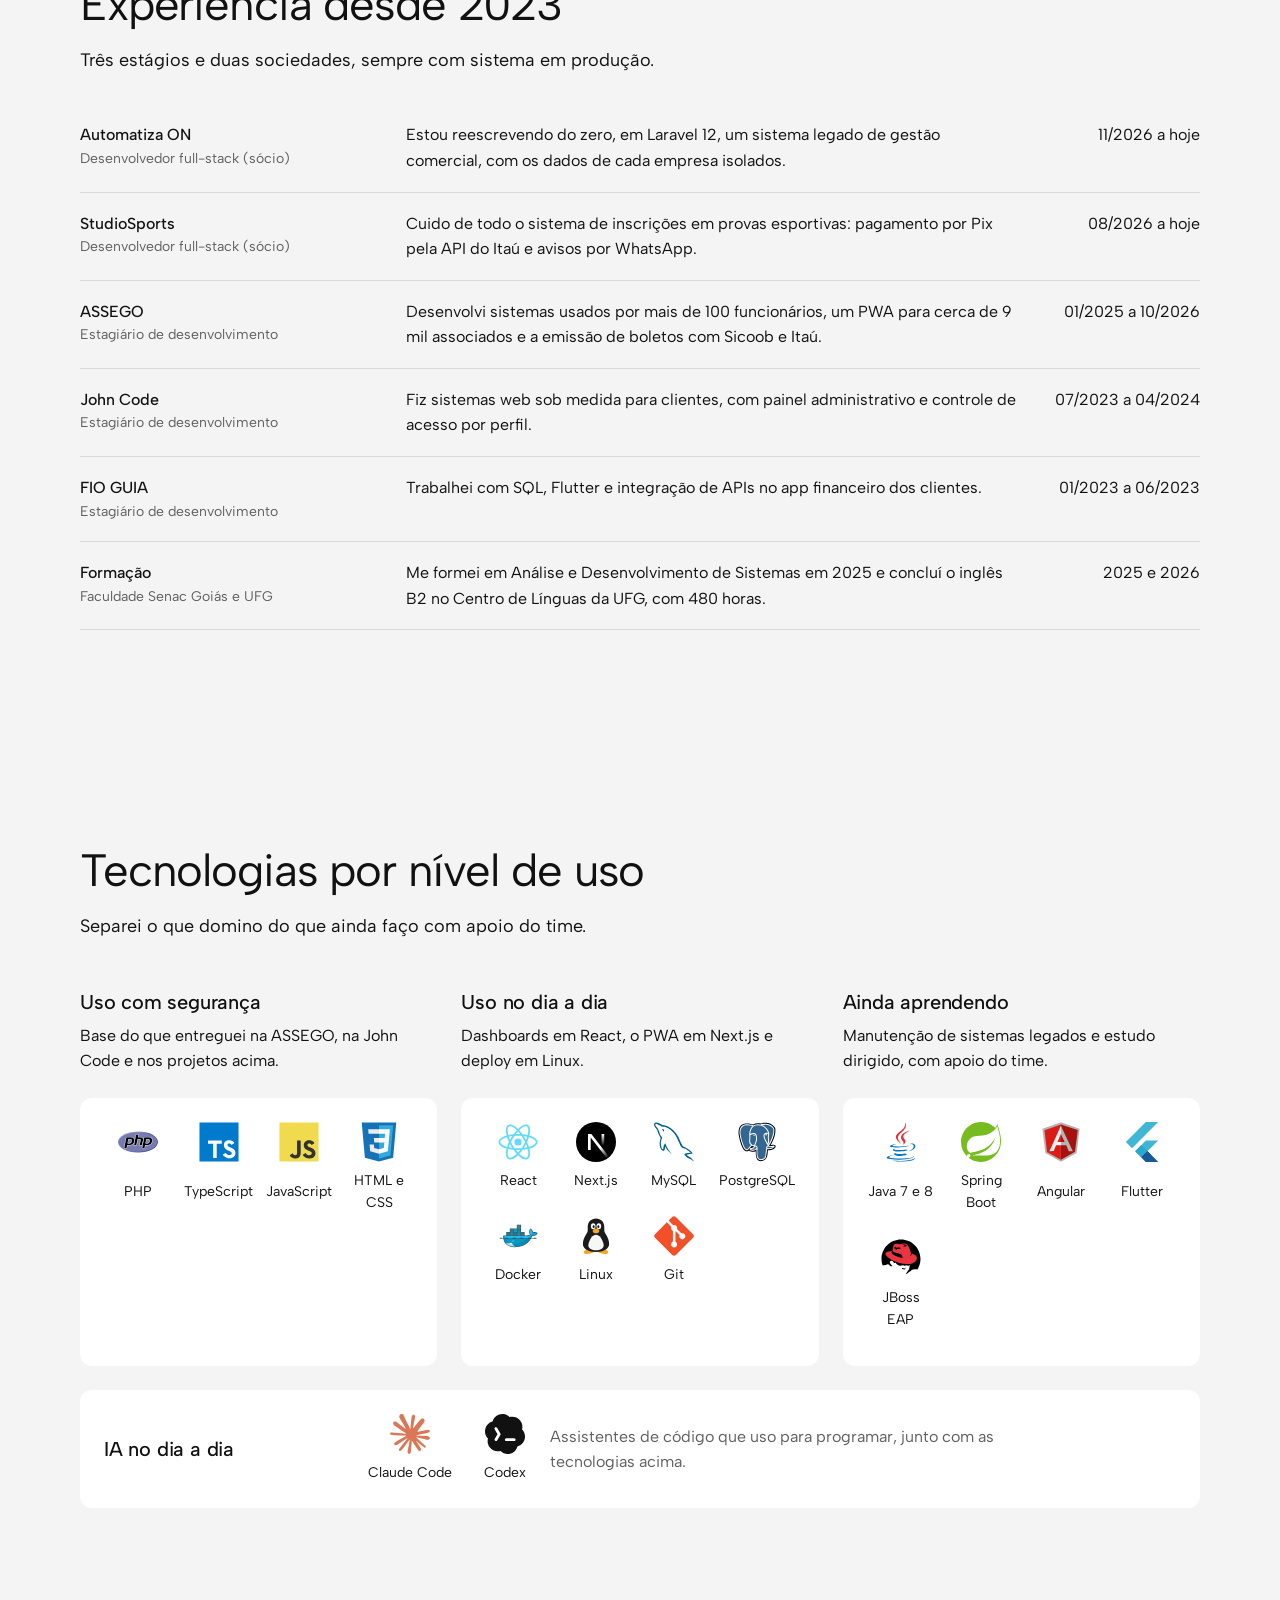
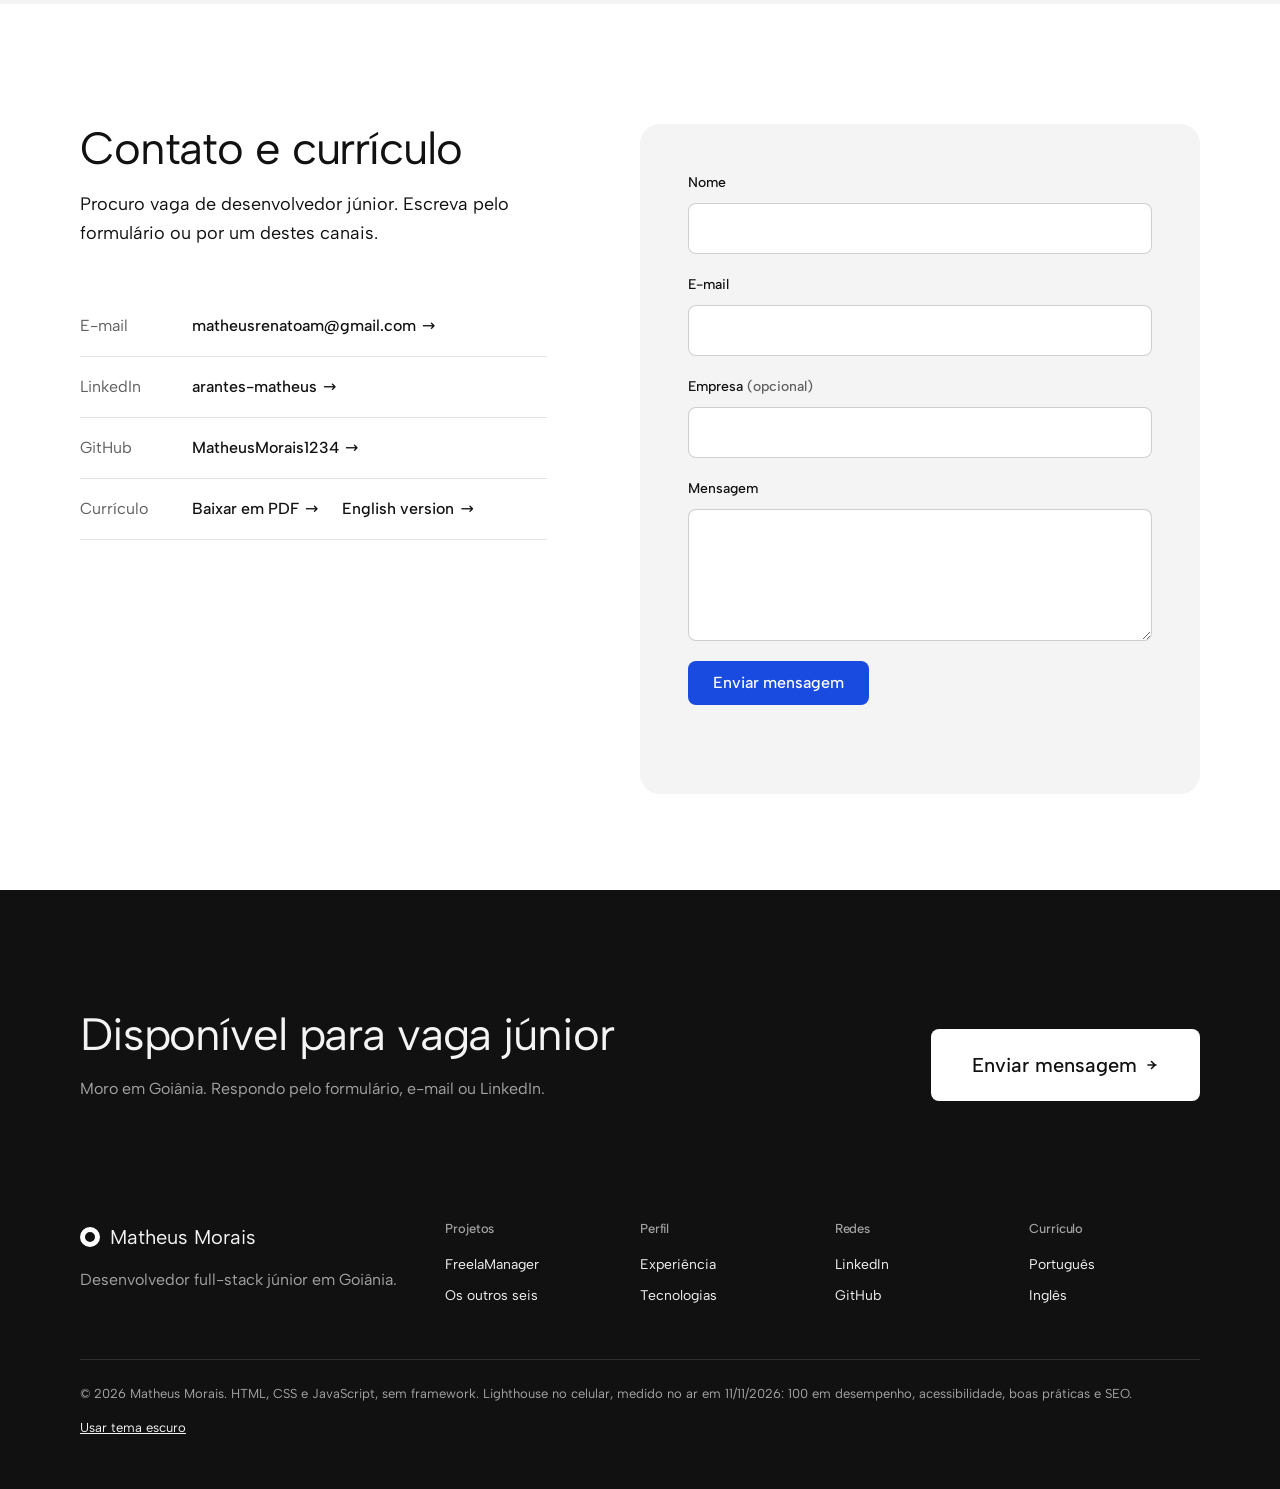
==== commit 960d32ab: "Rodapé: números do Lighthouse medidos no ar" ====
--- a/index.html
+++ b/index.html
@@ -359,7 +359,7 @@
       <div><h3>Currículo</h3><ul><li><a href="docs/Curriculo_Matheus_Renato.pdf" download>Português</a></li><li><a href="docs/Matheus_Renato_Resume_EN.pdf" download hreflang="en">Inglês</a></li></ul></div>
     </div>
     <div class="rodape-fim">
-      <span>&copy; 2026 Matheus Morais. HTML, CSS e JavaScript, sem framework. Lighthouse no celular em 11/11/2026: desempenho 99, acessibilidade 100.</span>
+      <span>&copy; 2026 Matheus Morais. HTML, CSS e JavaScript, sem framework. Lighthouse no celular, medido no ar em 11/11/2026: 100 em desempenho, acessibilidade, boas práticas e SEO.</span>
       <span><button type="button" data-tema>Usar tema escuro</button></span>
     </div>
   </div>
